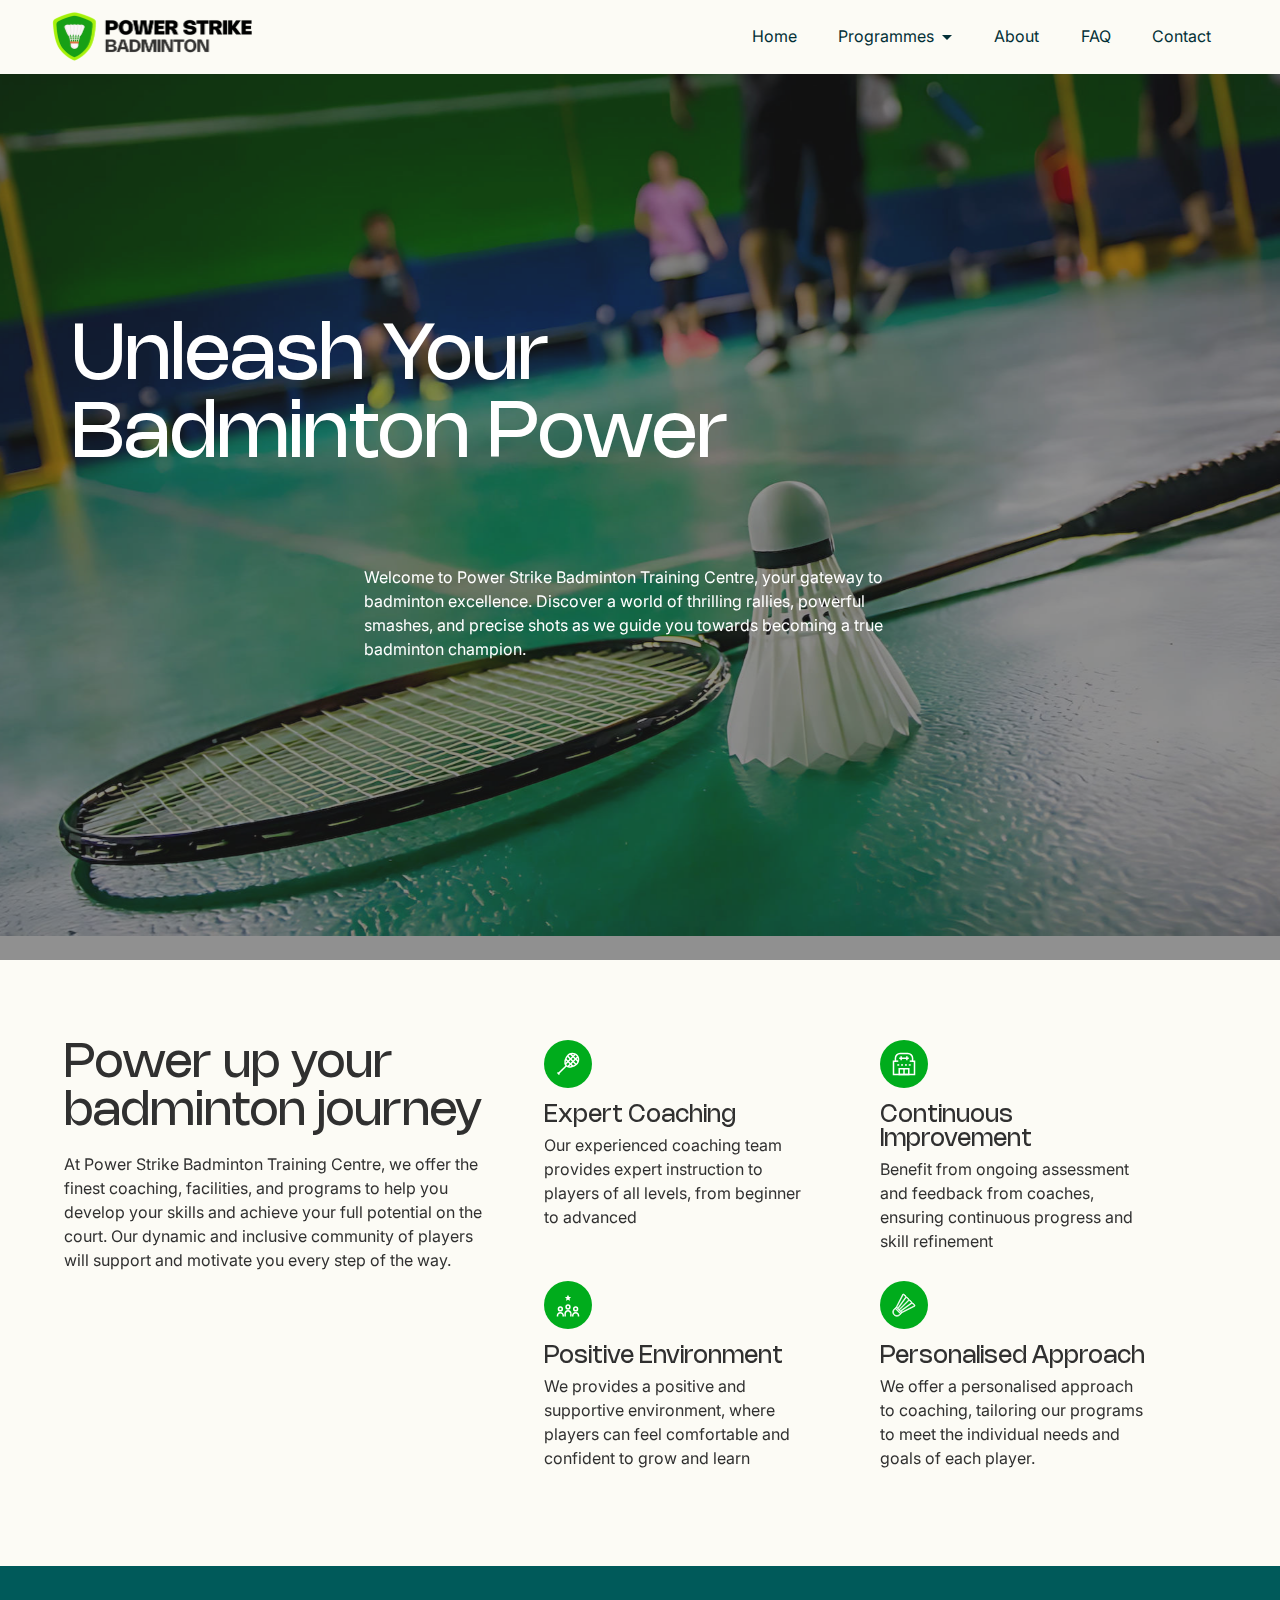
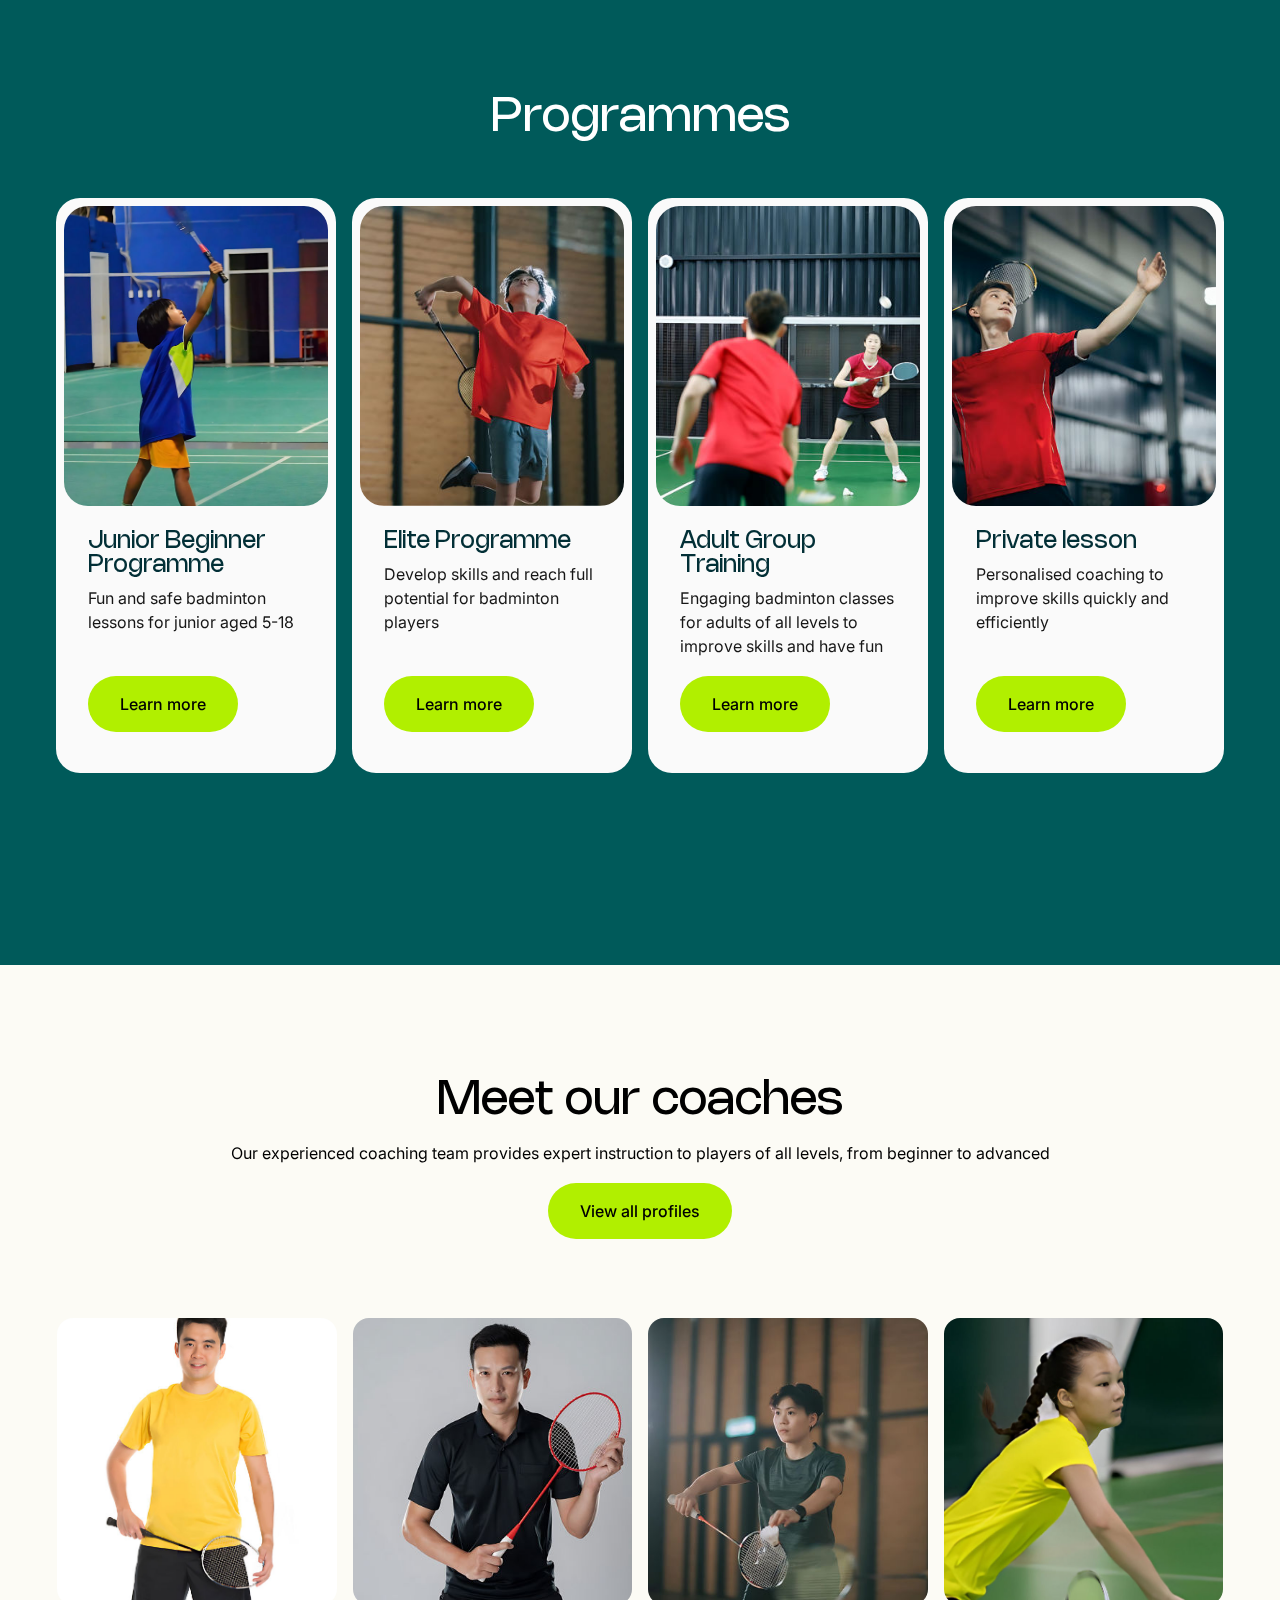
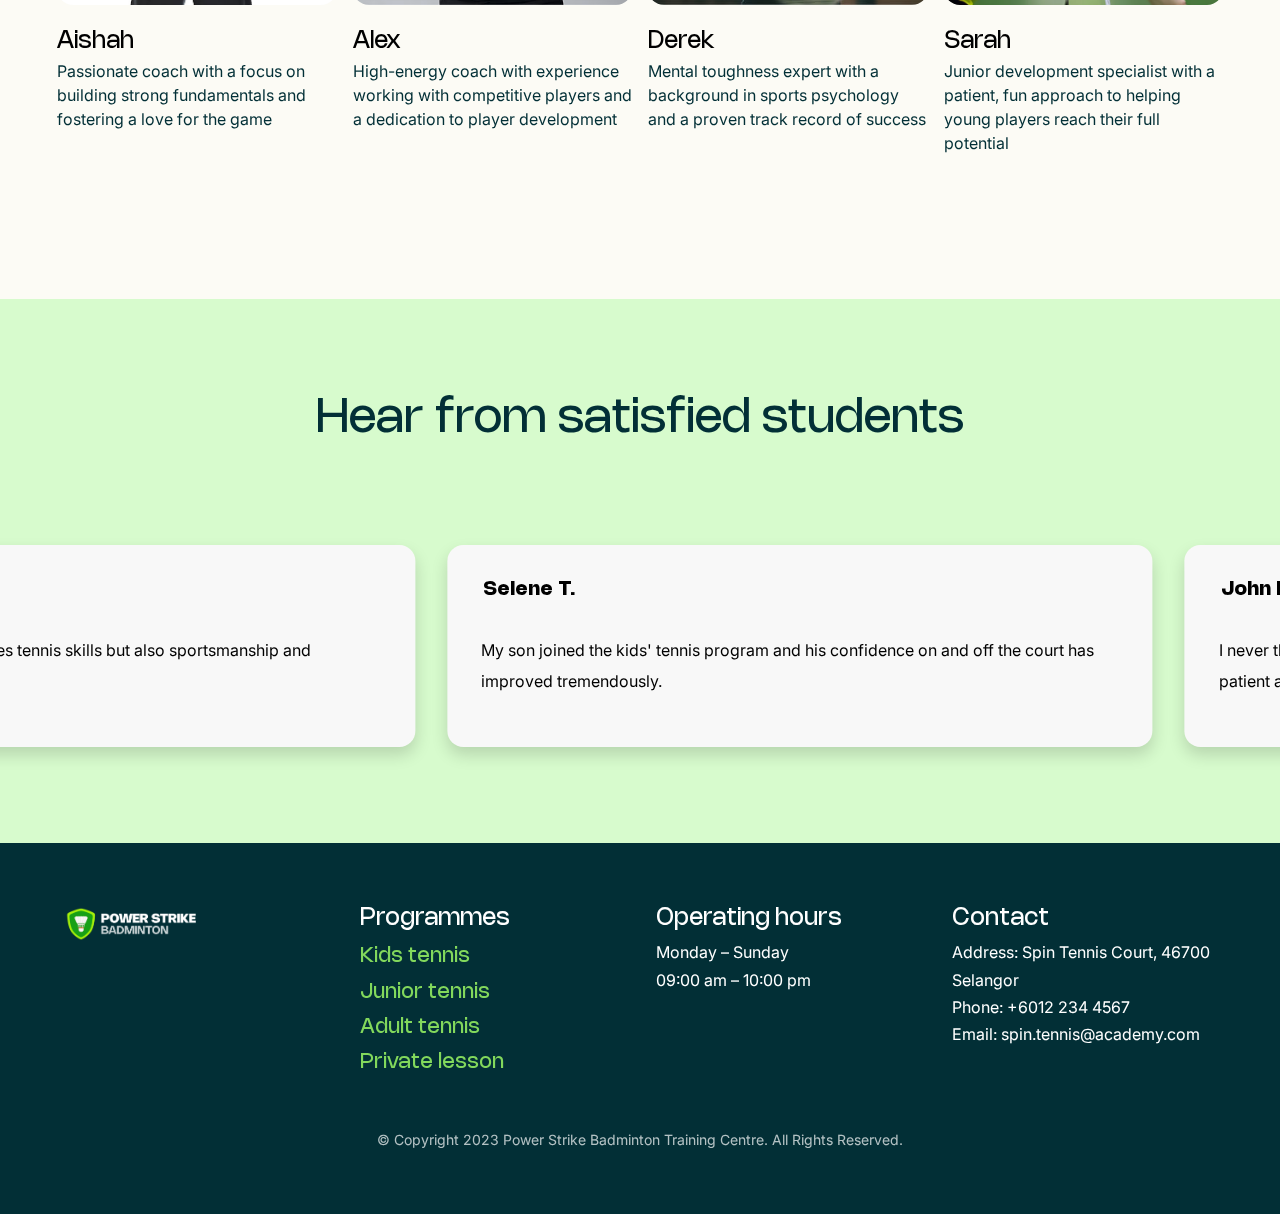
==== index.html @ 2e209206 "create github pages" ====
<!DOCTYPE html>
<html  >
<head>
  
  <meta charset="UTF-8">
  <meta http-equiv="X-UA-Compatible" content="IE=edge">
  
  <meta name="twitter:card" content="summary_large_image"/>
  <meta name="twitter:image:src" content="assets/images/index-meta.jpg">
  <meta property="og:image" content="assets/images/index-meta.jpg">
  <meta name="twitter:title" content="Power Strike Badminton Training Centre">
  <meta name="viewport" content="width=device-width, initial-scale=1, minimum-scale=1">
  <link rel="shortcut icon" href="assets/images/psb-icon-128x128.png" type="image/x-icon">
  <meta name="description" content="Step into the energetic world of Power Strike Badminton Training Centre, where our team of friendly coaches and welcoming atmosphere make every session a joyful journey towards badminton mastery.">
  
  
  <title>Power Strike Badminton Training Centre</title>
  <link rel="stylesheet" href="assets/web/assets/mobirise-icons2/mobirise2.css">
  <link rel="stylesheet" href="assets/bootstrap/css/bootstrap.min.css">
  <link rel="stylesheet" href="assets/bootstrap/css/bootstrap-grid.min.css">
  <link rel="stylesheet" href="assets/bootstrap/css/bootstrap-reboot.min.css">
  <link rel="stylesheet" href="assets/parallax/jarallax.css">
  <link rel="stylesheet" href="assets/smart-cart/minicart-theme.css">
  <link rel="stylesheet" href="assets/dropdown/css/style.css">
  <link rel="stylesheet" href="assets/socicon/css/styles.css">
  <link href="assets/fonts/style.css" rel="stylesheet">
  <link rel="preload" href="https://fonts.googleapis.com/css?family=Inter:100,200,300,400,500,600,700,800,900&display=swap" as="style" onload="this.onload=null;this.rel='stylesheet'">
  <noscript><link rel="stylesheet" href="https://fonts.googleapis.com/css?family=Inter:100,200,300,400,500,600,700,800,900&display=swap"></noscript>
  <link rel="preload" as="style" href="assets/mobirise/css/mbr-additional.css"><link rel="stylesheet" href="assets/mobirise/css/mbr-additional.css" type="text/css">

  
  
  <style>

</style>

</head>
<body>

<!-- Analytics -->
<!-- Google tag (gtag.js) -->
<script async src="https://www.googletagmanager.com/gtag/js?id=G-ED5LH9JKSZ"></script>
<script>
  window.dataLayer = window.dataLayer || [];
  function gtag(){dataLayer.push(arguments);}
  gtag('js', new Date());

  gtag('config', 'G-ED5LH9JKSZ');
</script>
<!-- /Analytics -->


  <style>
.display-4, .display-7, span, p, a {
    line-height: 150%;
}
.mbr-section-btn .btn {
    min-height: auto;
    padding: 16px 32px;
    font-weight: 500!important;
}
.copyright {
    font-size: 14px;
    opacity: 0.7;
}
.btn-primary,
.btn-primary:active {
  background: linear-gradient(to bottom, #b1ef00 0 33.33333333%, #b1ef00 33.33333333%, #00AC1C 66.66666667%, #00AC1C 66.66666667% 100%) !important;
  border: none !important;
  color: #000000 !important;
  background-position: top !important;
  background-size: 100% 300% !important;
}
.btn-primary:hover,
.btn-primary:focus,
.btn-primary.focus,
.btn-primary.active {
  color: #ffffff !important;
  background: linear-gradient(to bottom, #b1ef00 0 33.33333333%, #b1ef00 33.33333333%, #00AC1C 66.66666667%, #00AC1C 66.66666667% 100%) !important;
  border: none !important;
  background-position: bottom !important;
  background-size: 100% 300% !important;
}
.cid-tD6SphtdWM .dropdown-item:hover,
.cid-tD6SphtdWM .dropdown-item:focus {
  background: #b1ef00 !important;
  color: #022f36 !important;
}
</style>
  <section data-bs-version="5.1" class="menu menu1 cid-tD6SphtdWM" once="menu" id="menu1-36">
    

    <nav class="navbar navbar-dropdown navbar-fixed-top navbar-expand-lg">
        <div class="container-fluid">
            <div class="navbar-brand">
                <span class="navbar-logo">
                    <a href="index.html">
                        <img src="assets/images/psb-logo-409x106.png" alt="Spin Tennis Academy" style="height: 3.3rem;">
                    </a>
                </span>
                
            </div>
            <button class="navbar-toggler" type="button" data-toggle="collapse" data-bs-toggle="collapse" data-target="#navbarSupportedContent" data-bs-target="#navbarSupportedContent" aria-controls="navbarNavAltMarkup" aria-expanded="false" aria-label="Toggle navigation">
                <div class="hamburger">
                    <span></span>
                    <span></span>
                    <span></span>
                    <span></span>
                </div>
            </button>
            <div class="collapse navbar-collapse" id="navbarSupportedContent">
                <ul class="navbar-nav nav-dropdown nav-right" data-app-modern-menu="true"><li class="nav-item"><a class="nav-link link text-success display-7" href="index.html">Home</a></li><li class="nav-item dropdown"><a class="nav-link link dropdown-toggle text-success display-7" href="#" data-toggle="dropdown-submenu" data-bs-toggle="dropdown" data-bs-auto-close="outside" aria-expanded="false">Programmes</a><div class="dropdown-menu" aria-labelledby="dropdown-338"><a class="dropdown-item text-success display-7" href="kids-tennis.html">Kids tennis</a><a class="dropdown-item text-success text-primary display-7" href="junior-tennis.html">Junior tennis</a><a class="dropdown-item text-success display-7" href="adult-tennis.html">Adult tennis</a><a class="dropdown-item text-success display-7" href="private-session.html">Private lesson</a></div></li><li class="nav-item"><a class="nav-link link text-success display-7" href="about.html">About</a></li>
                    
                    <li class="nav-item"><a class="nav-link link text-success text-primary display-7" href="faq.html">FAQ</a></li>
                    <li class="nav-item"><a class="nav-link link text-success display-7" href="contact.html">Contact</a></li></ul>
                
                
            </div>
        </div>
    </nav>
</section>

<section data-bs-version="5.1" class="header1 cinemam5 cid-tGdpTSrIOb mbr-fullscreen mbr-parallax-background" id="header1-3c">

    

    
    <div class="mbr-overlay" style="opacity: 0.5; background-color: rgb(34, 34, 34);">
    </div>

    <div class="container-fluid">
        <div class="row flex-row-reverse">
            <div class="col-12 ">
                <div class="title-wrapper">
                    <h1 class="mbr-section-title mbr-fonts-style display-1">Unleash Your<br>Badminton Power<br></h1>
                </div>
            </div>
            <div class="col-12 col-lg-6">
                <div class="text-wrapper">
                    <p class="mbr-text mbr-fonts-style display-7">Welcome to Power Strike Badminton Training Centre, your gateway to badminton excellence. Discover a world of thrilling rallies, powerful smashes, and precise shots as we guide you towards becoming a true badminton champion.</p>
                    
                </div>
            </div>
        </div>
    </div>
</section>

<section data-bs-version="5.1" class="features9 charitym5 cid-tCSSWkEALf" id="features">

    

    
    

    <div class="container">
        <div class="row align-items-start m-0">
            <div class="col-12 col-lg-5 p-0">
                <div class="text-wrap">
                    <h3 class="mbr-section-title mbr-fonts-style mb-0 display-2">Power up your badminton journey</h3>
                    <p class="mbr-text mbr-fonts-style mb-0 display-7">
                        At Power Strike Badminton Training Centre, we offer the finest coaching, facilities, and programs to help you develop your skills and achieve your full potential on the court. Our dynamic and inclusive community of players will support and motivate you every step of the way.
                    </p>
                </div>
            </div>
            <div class="col-12 col-lg-7 p-0">
                <div class="text-items-wrap">
                    <div class="text-item">
                        <div class="item-icon">
                            <img src="assets/images/icon05-1.svg" alt="">
                        </div>
                        <h5 class="item-title mbr-fonts-style mb-0 display-5">
                            Expert Coaching</h5>
                        <p class="item-text mbr-fonts-style mb-0 display-7">
                            Our experienced coaching team provides expert instruction to players of all levels, from beginner to advanced</p>
                    </div>
                    <div class="text-item">
                        <div class="item-icon">
                            <img src="assets/images/icon06.svg" alt="">
                        </div>
                        <h5 class="item-title mbr-fonts-style mb-0 display-5">Continuous Improvement</h5>
                        <p class="item-text mbr-fonts-style mb-0 display-7">
                            Benefit from ongoing assessment and feedback from coaches, ensuring continuous progress and skill refinement</p>
                    </div>
                    <div class="text-item">
                        <div class="item-icon">
                            <img src="assets/images/icon07.svg" alt="">
                        </div>
                        <h5 class="item-title mbr-fonts-style mb-0 display-5">Positive Environment</h5>
                        <p class="item-text mbr-fonts-style mb-0 display-7">
                            We provides a positive and supportive environment, where players can feel comfortable and confident to grow and learn</p>
                    </div>
                    <div class="text-item">
                        <div class="item-icon">
                            <img src="assets/images/icon08.svg" alt="">
                        </div>
                        <h5 class="item-title mbr-fonts-style mb-0 display-5">Personalised Approach</h5>
                        <p class="item-text mbr-fonts-style mb-0 display-7">We offer a personalised approach to coaching, tailoring our programs to meet the individual needs and goals of each player.</p>
                    </div>
                </div>
            </div>

        </div>
    </div>
</section>

<section data-bs-version="5.1" class="features5 cid-tCUqMQwW0L" id="programmes">
    
    
    <div class="container">
        <div class="mbr-section-head mb-4 pb-4">
            <h4 class="mbr-section-title mbr-fonts-style align-center mb-0 display-2">
                Programmes</h4>
            
        </div>
        <div class="row mt-4">
            
            <div class="item features-image сol-12 col-md-6 col-lg-3 active">
                <div class="item-wrapper">
                    <div class="item-img">
                        <img src="assets/images/getpaidstock-2-550x833.jpg" alt=" " data-slide-to="4" data-bs-slide-to="4">
                    </div>
                    <div class="item-content align-left">
                        <h5 class="item-title mbr-fonts-style display-5">Junior Beginner Programme</h5>
                        <h6 class="item-subtitle mbr-fonts-style mt-1 display-7">Fun and safe badminton lessons for junior aged 5-18</h6>
                        
                    </div>
                    <div class="mbr-section-btn align-left item-footer mt-2"><a href="kids-tennis.html" class="btn btn-lg btn-primary item-btn display-7" target="_blank">Learn more</a></div>
                </div>
            </div><div class="item features-image сol-12 col-md-6 col-lg-3">
                <div class="item-wrapper">
                    <div class="item-img">
                        <img src="assets/images/getpaidstock-8-550x367.jpg" alt="" data-slide-to="0" data-bs-slide-to="0">
                    </div>
                    <div class="item-content align-left">
                        <h5 class="item-title mbr-fonts-style display-5">Elite Programme</h5>
                        <h6 class="item-subtitle mbr-fonts-style mt-1 display-7">Develop skills and reach full potential for badminton players</h6>
                        
                    </div>
                    <div class="mbr-section-btn align-left item-footer mt-2"><a href="Junior Tennis.html" class="btn btn-lg btn-primary item-btn display-7" target="_blank">Learn more</a></div>
                </div>
            </div>
            <div class="item features-image сol-12 col-md-6 col-lg-3">
                <div class="item-wrapper">
                    <div class="item-img">
                        <img src="assets/images/getpaidstock-1-550x367.jpg" alt="" data-slide-to="1" data-bs-slide-to="1">
                    </div>
                    <div class="item-content align-left">
                        <h5 class="item-title mbr-fonts-style display-5">Adult Group Training</h5>
                        <h6 class="item-subtitle mbr-fonts-style mt-1 display-7">Engaging badminton classes for adults of all levels to improve skills and have fun</h6>
                        
                    </div>
                    <div class="mbr-section-btn align-left item-footer mt-2"><a href="adult-tennis.html" class="btn btn-lg item-btn btn-primary display-7" target="_blank">Learn more</a></div>
                </div>
            </div>
            <div class="item features-image сol-12 col-md-6 col-lg-3">
                <div class="item-wrapper">
                    <div class="item-img">
                        <img src="assets/images/getpaidstock-7-550x367.jpg" alt="" data-slide-to="2" data-bs-slide-to="2">
                    </div>
                    <div class="item-content align-left">
                        <h5 class="item-title mbr-fonts-style display-5">Private lesson</h5>
                        <h6 class="item-subtitle mbr-fonts-style mt-1 display-7">Personalised coaching to improve skills quickly and efficiently</h6>
                        
                    </div>
                    <div class="mbr-section-btn align-left item-footer mt-2"><a href="private-session.html" class="btn btn-lg btn-primary item-btn display-7" target="_blank">Learn more</a></div>
                </div>
            </div>
        </div>
    </div>
</section>

<section data-bs-version="5.1" class="people3 factm5 cid-tBThSDIGLY" id="coaches">
    
    
    <div class="container">
        <div class="mbr-section-head">
            <h4 class="mbr-section-title mbr-fonts-style align-center mb-0 display-2">Meet our coaches</h4>
            <h5 class="mbr-section-subtitle mbr-fonts-style align-center mb-0 display-7">Our experienced coaching team provides expert instruction to players of all levels, from beginner to advanced</h5>
        <div class="d-flex justify-content-center"><div class="mbr-section-btn align-left item-footer mt-2"><a href="about.html#apeople1-1i" class="btn btn-lg btn-primary item-btn display-7" target="_blank">View all profiles</a></div></div>
        </div>
        
        <div class="row items-row align-items-stretch justify-content-center">
            <div class="item features-image col-12 col-md-6 col-lg-3 active">
                <div class="item-wrapper">
                    <div class="item-img">
                        <img src="assets/images/stock-photo-asian-badminton-chinese-player-in-white-background-203976958-upscayl-4x-realesrgan-general-x4-v3-597x836.jpg" alt="" data-slide-to="0" data-bs-slide-to="0">
                    </div>
                    <div class="item-content">
                        <h5 class="item-title mbr-fonts-style display-5">
                            Aishah</h5>
                        <p class="mbr-text mbr-fonts-style mb-0 display-7">
                            Passionate coach with a focus on building strong fundamentals and fostering a love for the game
                        </p>
                        
                        
                    </div>
                </div>
            </div><div class="item features-image col-12 col-md-6 col-lg-3">
                <div class="item-wrapper">
                    <div class="item-img">
                        <img src="assets/images/20230604081020-fpdl-597x398.jpg" alt="" data-slide-to="1" data-bs-slide-to="1">
                    </div>
                    <div class="item-content">
                        <h5 class="item-title mbr-fonts-style display-5">
                            Alex</h5>
                        <p class="mbr-text mbr-fonts-style mb-0 display-7">
                            High-energy coach with experience working with competitive players and a dedication to player development</p>
                        
                        
                    </div>
                </div>
            </div>

            
            <div class="item features-image col-12 col-md-6 col-lg-3">
                <div class="item-wrapper">
                    <div class="item-img">
                        <img src="assets/images/getpaidstock-6-597x398.jpg" alt="">
                    </div>
                    <div class="item-content">
                        <h5 class="item-title mbr-fonts-style display-5">
                            Derek</h5>
                        <p class="mbr-text mbr-fonts-style mb-0 display-7">
                            Mental toughness expert with a background in sports psychology and a proven track record of success
                        </p>
                        
                        
                    </div>
                </div>
            </div><div class="item features-image col-12 col-md-6 col-lg-3">
                <div class="item-wrapper">
                    <div class="item-img">
                        <img src="assets/images/badminton-woman1-597x836.jpg" alt="" data-slide-to="3" data-bs-slide-to="4">
                    </div>
                    <div class="item-content">
                        <h5 class="item-title mbr-fonts-style display-5">
                            Sarah</h5>
                        <p class="mbr-text mbr-fonts-style mb-0 display-7">
                            Junior development specialist with a patient, fun approach to helping young players reach their full potential
                        </p>
                        
                        
                    </div>
                </div>
            </div>
            


        </div>
    </div>
</section>

<section data-bs-version="5.1" class="slider1 mbr-embla cid-tCUQwdz58q" id="slider1-17">
    

    

    <div class="container">
        <h4 class="mbr-section-title mbr-fonts-style display-2">Hear from satisfied students
        </h4>
        <div class="embla" data-skip-snaps="true" data-align="center" data-contain-scroll="trimSnaps" data-loop="true" data-auto-play="true" data-auto-play-interval="5" data-draggable="true">
            <div class="embla__viewport container">
                <div class="embla__container">
                    
                
                    
                    <div class="embla__slide slider-image " style="margin-left: 1rem; margin-right: 1rem;">
                        <div class="slide-content">
                            <div class="shadow item-wrapper">
                                <div class="row">
                                    <div class="col-12 col-md-12">
                                        <h5 class="card-title mbr-fonts-style display-5"><strong>Selene T.</strong></h5>
                                        <h5 class="card-text mbr-fonts-style display-7">My son joined the kids' tennis program and his confidence on and off the court has improved tremendously.</h5>
                                    </div>

                                </div>
                            </div>
                        </div>
                    </div><div class="embla__slide slider-image " style="margin-left: 1rem; margin-right: 1rem;">
                        <div class="slide-content">
                            <div class="shadow item-wrapper">
                                <div class="row">
                                    <div class="col-12 col-md-12">
                                        <h5 class="card-title mbr-fonts-style display-5"><strong>John M.</strong></h5>
                                        <h5 class="card-text mbr-fonts-style display-7">I never thought I could play tennis until I joined the adult program. The coaches are patient and encouraging.</h5>
                                    </div>

                                </div>
                            </div>
                        </div>
                    </div><div class="embla__slide slider-image " style="margin-left: 1rem; margin-right: 1rem;">
                        <div class="slide-content">
                            <div class="shadow item-wrapper">
                                <div class="row">
                                    <div class="col-12 col-md-12">
                                        <h5 class="card-title mbr-fonts-style display-5"><strong>Fatima S.</strong></h5>
                                        <h5 class="card-text mbr-fonts-style display-7">The junior program not only teaches tennis skills but also sportsmanship and teamwork. Highly recommended!</h5>
                                    </div>

                                </div>
                            </div>
                        </div>
                    </div></div>
            </div>
            <div class="control-buttons">
                <button class="embla__button embla__button--prev">
                    <span class="mobi-mbri mobi-mbri-arrow-prev mbr-iconfont" aria-hidden="true"></span>
                    <span class="sr-only visually-hidden visually-hidden">Previous</span>
                </button>
                <button class="embla__button embla__button--next">
                    <span class="mobi-mbri mobi-mbri-arrow-next mbr-iconfont" aria-hidden="true"></span>
                    <span class="sr-only visually-hidden visually-hidden">Next</span>
                </button>
            </div>
                

        </div>
    </div>
</section>

<section data-bs-version="5.1" class="footer4 cid-tCYFdOgVeR" once="footers" id="footer4-32">
    
    

    
    <div class="container">
        <div class="row mbr-white">
            <div class="col-6 col-lg-3 mb-3">
                <div class="media-wrap col-12">
                    <a href="index.html">
                        <img src="assets/images/psb-logo-white-307x79.png" alt="">
                    </a>
                </div>
            </div>
            <div class="col-12 col-md-6 col-lg-3">
                <h5 class="mbr-section-subtitle mbr-fonts-style mb-2 display-5">
                    Programmes</h5>
                <ul class="list mbr-fonts-style display-4">
                    <li class="mbr-text item-wrap"><a href="kids-tennis.html" class="text-danger">Kids tennis</a></li>
                    <li class="mbr-text item-wrap"><a href="Junior Tennis.html" class="text-danger">Junior tennis</a></li><a href="Junior Tennis.html" class="text-primary">
                    </a><li class="mbr-text item-wrap"><a href="adult-tennis.html" class="text-danger">Adult tennis</a></li>
                    <li class="mbr-text item-wrap"><a href="private-session.html" class="text-danger">Private lesson</a></li>
                </ul>
            </div>
            <div class="col-12 col-md-6 col-lg-3">
                <h5 class="mbr-section-subtitle mbr-fonts-style mb-2 display-5">
                    Operating hours</h5>
                <ul class="list mbr-fonts-style display-7">
                    <li class="mbr-text item-wrap">Monday – Sunday</li><li class="mbr-text item-wrap">09:00 am – 10:00 pm</li>
                </ul>
            </div>
            <div class="col-12 col-md-6 col-lg-3">
                <h5 class="mbr-section-subtitle mbr-fonts-style mb-2 display-5">
                    Contact</h5>
                <ul class="list mbr-fonts-style display-7">
                    <li class="mbr-text item-wrap">Address: Spin Tennis Court, 46700 Selangor</li>
                    <li class="mbr-text item-wrap">Phone: +6012 234 4567</li>
                    <li class="mbr-text item-wrap"><span style="font-size: 1rem;">Email: spin.tennis@academy.com</span><br></li>
                </ul>
            </div>
            <div class="col-12 mt-5">
                <p class="mbr-text mb-0 mbr-fonts-style copyright align-center display-7">
                    © Copyright 2023 Power Strike Badminton Training Centre. All Rights Reserved.</p>
            </div>
        </div>
    </div>
</section>


<script src="assets/bootstrap/js/bootstrap.bundle.min.js"></script>
  <script src="assets/parallax/jarallax.js"></script>
  <script src="assets/smoothscroll/smooth-scroll.js"></script>
  <script src="assets/ytplayer/index.js"></script>
  <script src="assets/smart-cart/minicart.js"></script>
  <script src="assets/smart-cart/minicart-customizer.js"></script>
  <script src="assets/dropdown/js/navbar-dropdown.js"></script>
  <script src="assets/embla/embla.min.js"></script>
  <script src="assets/embla/script.js"></script>
  <script src="assets/theme/js/script.js"></script>
  
  
  

</body>
</html>
---- assets/web/assets/mobirise-icons2/mobirise2.css ----
@font-face {
  font-family: 'Moririse2';
  font-display: swap;
  src:  url('mobirise2.eot?f2bix4');
  src:  url('mobirise2.eot?f2bix4#iefix') format('embedded-opentype'),
    url('mobirise2.ttf?f2bix4') format('truetype'),
    url('mobirise2.woff?f2bix4') format('woff'),
    url('mobirise2.svg?f2bix4#mobirise2') format('svg');
  font-weight: normal;
  font-style: normal;
}

[class^="mobi-"], [class*=" mobi-"] {
  /* use !important to prevent issues with browser extensions that change fonts */
  font-family: 'Moririse2' !important;
  speak: none;
  font-style: normal;
  font-weight: normal;
  font-variant: normal;
  text-transform: none;
  line-height: 1;

  /* Better Font Rendering =========== */
  -webkit-font-smoothing: antialiased;
  -moz-osx-font-smoothing: grayscale;
}

.mobi-mbri-add-submenu:before {
  content: "\e900";
}
.mobi-mbri-alert:before {
  content: "\e901";
}
.mobi-mbri-align-center:before {
  content: "\e902";
}
.mobi-mbri-align-justify:before {
  content: "\e903";
}
.mobi-mbri-align-left:before {
  content: "\e904";
}
.mobi-mbri-align-right:before {
  content: "\e905";
}
.mobi-mbri-android:before {
  content: "\e906";
}
.mobi-mbri-apple:before {
  content: "\e907";
}
.mobi-mbri-arrow-down:before {
  content: "\e908";
}
.mobi-mbri-arrow-next:before {
  content: "\e909";
}
.mobi-mbri-arrow-prev:before {
  content: "\e90a";
}
.mobi-mbri-arrow-up:before {
  content: "\e90b";
}
.mobi-mbri-bold:before {
  content: "\e90c";
}
.mobi-mbri-bookmark:before {
  content: "\e90d";
}
.mobi-mbri-bootstrap:before {
  content: "\e90e";
}
.mobi-mbri-briefcase:before {
  content: "\e90f";
}
.mobi-mbri-browse:before {
  content: "\e910";
}
.mobi-mbri-bulleted-list:before {
  content: "\e911";
}
.mobi-mbri-calendar:before {
  content: "\e912";
}
.mobi-mbri-camera:before {
  content: "\e913";
}
.mobi-mbri-cart-add:before {
  content: "\e914";
}
.mobi-mbri-cart-full:before {
  content: "\e915";
}
.mobi-mbri-cash:before {
  content: "\e916";
}
.mobi-mbri-change-style:before {
  content: "\e917";
}
.mobi-mbri-chat:before {
  content: "\e918";
}
.mobi-mbri-clock:before {
  content: "\e919";
}
.mobi-mbri-close:before {
  content: "\e91a";
}
.mobi-mbri-cloud:before {
  content: "\e91b";
}
.mobi-mbri-code:before {
  content: "\e91c";
}
.mobi-mbri-contact-form:before {
  content: "\e91d";
}
.mobi-mbri-credit-card:before {
  content: "\e91e";
}
.mobi-mbri-cursor-click:before {
  content: "\e91f";
}
.mobi-mbri-cust-feedback:before {
  content: "\e920";
}
.mobi-mbri-database:before {
  content: "\e921";
}
.mobi-mbri-delivery:before {
  content: "\e922";
}
.mobi-mbri-desktop:before {
  content: "\e923";
}
.mobi-mbri-devices:before {
  content: "\e924";
}
.mobi-mbri-down:before {
  content: "\e925";
}
.mobi-mbri-download-2:before {
  content: "\e926";
}
.mobi-mbri-download:before {
  content: "\e927";
}
.mobi-mbri-drag-n-drop-2:before {
  content: "\e928";
}
.mobi-mbri-drag-n-drop:before {
  content: "\e929";
}
.mobi-mbri-edit-2:before {
  content: "\e92a";
}
.mobi-mbri-edit:before {
  content: "\e92b";
}
.mobi-mbri-error:before {
  content: "\e92c";
}
.mobi-mbri-extension:before {
  content: "\e92d";
}
.mobi-mbri-features:before {
  content: "\e92e";
}
.mobi-mbri-file:before {
  content: "\e92f";
}
.mobi-mbri-flag:before {
  content: "\e930";
}
.mobi-mbri-folder:before {
  content: "\e931";
}
.mobi-mbri-gift:before {
  content: "\e932";
}
.mobi-mbri-github:before {
  content: "\e933";
}
.mobi-mbri-globe-2:before {
  content: "\e934";
}
.mobi-mbri-globe:before {
  content: "\e935";
}
.mobi-mbri-growing-chart:before {
  content: "\e936";
}
.mobi-mbri-hearth:before {
  content: "\e937";
}
.mobi-mbri-help:before {
  content: "\e938";
}
.mobi-mbri-home:before {
  content: "\e939";
}
.mobi-mbri-hot-cup:before {
  content: "\e93a";
}
.mobi-mbri-idea:before {
  content: "\e93b";
}
.mobi-mbri-image-gallery:before {
  content: "\e93c";
}
.mobi-mbri-image-slider:before {
  content: "\e93d";
}
.mobi-mbri-info:before {
  content: "\e93e";
}
.mobi-mbri-italic:before {
  content: "\e93f";
}
.mobi-mbri-key:before {
  content: "\e940";
}
.mobi-mbri-laptop:before {
  content: "\e941";
}
.mobi-mbri-layers:before {
  content: "\e942";
}
.mobi-mbri-left-right:before {
  content: "\e943";
}
.mobi-mbri-left:before {
  content: "\e944";
}
.mobi-mbri-letter:before {
  content: "\e945";
}
.mobi-mbri-like:before {
  content: "\e946";
}
.mobi-mbri-link:before {
  content: "\e947";
}
.mobi-mbri-lock:before {
  content: "\e948";
}
.mobi-mbri-login:before {
  content: "\e949";
}
.mobi-mbri-logout:before {
  content: "\e94a";
}
.mobi-mbri-magic-stick:before {
  content: "\e94b";
}
.mobi-mbri-map-pin:before {
  content: "\e94c";
}
.mobi-mbri-menu:before {
  content: "\e94d";
}
.mobi-mbri-mobile-2:before {
  content: "\e94e";
}
.mobi-mbri-mobile-horizontal:before {
  content: "\e94f";
}
.mobi-mbri-mobile:before {
  content: "\e950";
}
.mobi-mbri-mobirise:before {
  content: "\e951";
}
.mobi-mbri-more-horizontal:before {
  content: "\e952";
}
.mobi-mbri-more-vertical:before {
  content: "\e953";
}
.mobi-mbri-music:before {
  content: "\e954";
}
.mobi-mbri-new-file:before {
  content: "\e955";
}
.mobi-mbri-numbered-list:before {
  content: "\e956";
}
.mobi-mbri-opened-folder:before {
  content: "\e957";
}
.mobi-mbri-pages:before {
  content: "\e958";
}
.mobi-mbri-paper-plane:before {
  content: "\e959";
}
.mobi-mbri-paperclip:before {
  content: "\e95a";
}
.mobi-mbri-phone:before {
  content: "\e95b";
}
.mobi-mbri-photo:before {
  content: "\e95c";
}
.mobi-mbri-photos:before {
  content: "\e95d";
}
.mobi-mbri-pin:before {
  content: "\e95e";
}
.mobi-mbri-play:before {
  content: "\e95f";
}
.mobi-mbri-plus:before {
  content: "\e960";
}
.mobi-mbri-preview:before {
  content: "\e961";
}
.mobi-mbri-print:before {
  content: "\e962";
}
.mobi-mbri-protect:before {
  content: "\e963";
}
.mobi-mbri-question:before {
  content: "\e964";
}
.mobi-mbri-quote-left:before {
  content: "\e965";
}
.mobi-mbri-quote-right:before {
  content: "\e966";
}
.mobi-mbri-redo:before {
  content: "\e967";
}
.mobi-mbri-refresh:before {
  content: "\e968";
}
.mobi-mbri-responsive-2:before {
  content: "\e969";
}
.mobi-mbri-responsive:before {
  content: "\e96a";
}
.mobi-mbri-right:before {
  content: "\e96b";
}
.mobi-mbri-rocket:before {
  content: "\e96c";
}
.mobi-mbri-sad-face:before {
  content: "\e96d";
}
.mobi-mbri-sale:before {
  content: "\e96e";
}
.mobi-mbri-save:before {
  content: "\e96f";
}
.mobi-mbri-search:before {
  content: "\e970";
}
.mobi-mbri-setting-2:before {
  content: "\e971";
}
.mobi-mbri-setting-3:before {
  content: "\e972";
}
.mobi-mbri-setting:before {
  content: "\e973";
}
.mobi-mbri-share:before {
  content: "\e974";
}
.mobi-mbri-shopping-bag:before {
  content: "\e975";
}
.mobi-mbri-shopping-basket:before {
  content: "\e976";
}
.mobi-mbri-shopping-cart:before {
  content: "\e977";
}
.mobi-mbri-sites:before {
  content: "\e978";
}
.mobi-mbri-smile-face:before {
  content: "\e979";
}
.mobi-mbri-speed:before {
  content: "\e97a";
}
.mobi-mbri-star:before {
  content: "\e97b";
}
.mobi-mbri-success:before {
  content: "\e97c";
}
.mobi-mbri-sun:before {
  content: "\e97d";
}
.mobi-mbri-sun2:before {
  content: "\e97e";
}
.mobi-mbri-tablet-vertical:before {
  content: "\e97f";
}
.mobi-mbri-tablet:before {
  content: "\e980";
}
.mobi-mbri-target:before {
  content: "\e981";
}
.mobi-mbri-timer:before {
  content: "\e982";
}
.mobi-mbri-to-ftp:before {
  content: "\e983";
}
.mobi-mbri-to-local-drive:before {
  content: "\e984";
}
.mobi-mbri-touch-swipe:before {
  content: "\e985";
}
.mobi-mbri-touch:before {
  content: "\e986";
}
.mobi-mbri-trash:before {
  content: "\e987";
}
.mobi-mbri-underline:before {
  content: "\e988";
}
.mobi-mbri-undo:before {
  content: "\e989";
}
.mobi-mbri-unlink:before {
  content: "\e98a";
}
.mobi-mbri-unlock:before {
  content: "\e98b";
}
.mobi-mbri-up-down:before {
  content: "\e98c";
}
.mobi-mbri-up:before {
  content: "\e98d";
}
.mobi-mbri-update:before {
  content: "\e98e";
}
.mobi-mbri-upload-2:before {
  content: "\e98f";
}
.mobi-mbri-upload:before {
  content: "\e990";
}
.mobi-mbri-user-2:before {
  content: "\e991";
}
.mobi-mbri-user:before {
  content: "\e992";
}
.mobi-mbri-users:before {
  content: "\e993";
}
.mobi-mbri-video-play:before {
  content: "\e994";
}
.mobi-mbri-video:before {
  content: "\e995";
}
.mobi-mbri-watch:before {
  content: "\e996";
}
.mobi-mbri-website-theme-2:before {
  content: "\e997";
}
.mobi-mbri-website-theme:before {
  content: "\e998";
}
.mobi-mbri-wifi:before {
  content: "\e999";
}
.mobi-mbri-windows:before {
  content: "\e99a";
}
.mobi-mbri-zoom-in:before {
  content: "\e99b";
}
.mobi-mbri-zoom-out:before {
  content: "\e99c";
}
---- assets/parallax/jarallax.css ----
.jarallax {
    position: relative;
    z-index: 0;
}
.jarallax > .jarallax-img {
    position: absolute;
    object-fit: cover;
    /* support for plugin https://github.com/bfred-it/object-fit-images */
    font-family: 'object-fit: cover;';
    top: 0;
    left: 0;
    width: 100%;
    height: 100%;
    z-index: -1;
}
---- assets/dropdown/css/style.css ----
.navbar-dropdown {
  left: 0;
  padding: 0;
  position: absolute;
  right: 0;
  top: 0;
  transition: all 0.45s ease;
  z-index: 1030;
  background: #282828; }
  .navbar-dropdown .navbar-logo {
    margin-right: 0.8rem;
    transition: margin 0.3s ease-in-out;
    vertical-align: middle; }
    .navbar-dropdown .navbar-logo img {
      height: 3.125rem;
      transition: all 0.3s ease-in-out; }
    .navbar-dropdown .navbar-logo.mbr-iconfont {
      font-size: 3.125rem;
      line-height: 3.125rem; }
  .navbar-dropdown .navbar-caption {
    font-weight: 700;
    white-space: normal;
    vertical-align: -4px;
    line-height: 3.125rem !important; }
    .navbar-dropdown .navbar-caption, .navbar-dropdown .navbar-caption:hover {
      color: inherit;
      text-decoration: none; }
  .navbar-dropdown .mbr-iconfont + .navbar-caption {
    vertical-align: -1px; }
  .navbar-dropdown.navbar-fixed-top {
    position: fixed; }
  .navbar-dropdown .navbar-brand span {
    vertical-align: -4px; }
  .navbar-dropdown.bg-color.transparent {
    background: none; }
  .navbar-dropdown.navbar-short .navbar-brand {
    padding: 0.625rem 0; }
    .navbar-dropdown.navbar-short .navbar-brand span {
      vertical-align: -1px; }
  .navbar-dropdown.navbar-short .navbar-caption {
    line-height: 2.375rem !important;
    vertical-align: -2px; }
  .navbar-dropdown.navbar-short .navbar-logo {
    margin-right: 0.5rem; }
    .navbar-dropdown.navbar-short .navbar-logo img {
      height: 2.375rem; }
    .navbar-dropdown.navbar-short .navbar-logo.mbr-iconfont {
      font-size: 2.375rem;
      line-height: 2.375rem; }
  .navbar-dropdown.navbar-short .mbr-table-cell {
    height: 3.625rem; }
  .navbar-dropdown .navbar-close {
    left: 0.6875rem;
    position: fixed;
    top: 0.75rem;
    z-index: 1000; }
  .navbar-dropdown .hamburger-icon {
    content: "";
    display: inline-block;
    vertical-align: middle;
    width: 16px;
    -webkit-box-shadow: 0 -6px 0 1px #282828,0 0 0 1px #282828,0 6px 0 1px #282828;
    -moz-box-shadow: 0 -6px 0 1px #282828,0 0 0 1px #282828,0 6px 0 1px #282828;
    box-shadow: 0 -6px 0 1px #282828,0 0 0 1px #282828,0 6px 0 1px #282828; }

.dropdown-menu .dropdown-toggle[data-toggle="dropdown-submenu"]::after {
  border-bottom: 0.35em solid transparent;
  border-left: 0.35em solid;
  border-right: 0;
  border-top: 0.35em solid transparent;
  margin-left: 0.3rem; }

.dropdown-menu .dropdown-item:focus {
  outline: 0; }

.nav-dropdown {
  font-size: 0.75rem;
  font-weight: 500;
  height: auto !important; }
  .nav-dropdown .nav-btn {
    padding-left: 1rem; }
  .nav-dropdown .link {
    margin: .667em 1.667em;
    font-weight: 500;
    padding: 0;
    transition: color .2s ease-in-out; }
    .nav-dropdown .link.dropdown-toggle {
      margin-right: 2.583em; }
      .nav-dropdown .link.dropdown-toggle::after {
        margin-left: .25rem;
        border-top: 0.35em solid;
        border-right: 0.35em solid transparent;
        border-left: 0.35em solid transparent;
        border-bottom: 0; }
      .nav-dropdown .link.dropdown-toggle[aria-expanded="true"] {
        margin: 0;
        padding: 0.667em 3.263em  0.667em 1.667em; }
  .nav-dropdown .link::after,
  .nav-dropdown .dropdown-item::after {
    color: inherit; }
  .nav-dropdown .btn {
    font-size: 0.75rem;
    font-weight: 700;
    letter-spacing: 0;
    margin-bottom: 0;
    padding-left: 1.25rem;
    padding-right: 1.25rem; }
  .nav-dropdown .dropdown-menu {
    border-radius: 0;
    border: 0;
    left: 0;
    margin: 0;
    padding-bottom: 1.25rem;
    padding-top: 1.25rem;
    position: relative; }
  .nav-dropdown .dropdown-submenu {
    margin-left: 0.125rem;
    top: 0; }
  .nav-dropdown .dropdown-item {
    font-weight: 500;
    line-height: 2;
    padding: 0.3846em 4.615em 0.3846em 1.5385em;
    position: relative;
    transition: color .2s ease-in-out, background-color .2s ease-in-out; }
    .nav-dropdown .dropdown-item::after {
      margin-top: -0.3077em;
      position: absolute;
      right: 1.1538em;
      top: 50%; }
    .nav-dropdown .dropdown-item:focus, .nav-dropdown .dropdown-item:hover {
      background: none; }

@media (max-width: 767px) {
  .nav-dropdown.navbar-toggleable-sm {
    bottom: 0;
    display: none;
    left: 0;
    overflow-x: hidden;
    position: fixed;
    top: 0;
    transform: translateX(-100%);
    -ms-transform: translateX(-100%);
    -webkit-transform: translateX(-100%);
    width: 18.75rem;
    z-index: 999; } }
.nav-dropdown.navbar-toggleable-xl {
  bottom: 0;
  display: none;
  left: 0;
  overflow-x: hidden;
  position: fixed;
  top: 0;
  transform: translateX(-100%);
  -ms-transform: translateX(-100%);
  -webkit-transform: translateX(-100%);
  width: 18.75rem;
  z-index: 999; }

.nav-dropdown-sm {
  display: block !important;
  overflow-x: hidden;
  overflow: auto;
  padding-top: 3.875rem; }
  .nav-dropdown-sm::after {
    content: "";
    display: block;
    height: 3rem;
    width: 100%; }
  .nav-dropdown-sm.collapse.in ~ .navbar-close {
    display: block !important; }
  .nav-dropdown-sm.collapsing, .nav-dropdown-sm.collapse.in {
    transform: translateX(0);
    -ms-transform: translateX(0);
    -webkit-transform: translateX(0);
    transition: all 0.25s ease-out;
    -webkit-transition: all 0.25s ease-out;
    background: #282828; }
  .nav-dropdown-sm.collapsing[aria-expanded="false"] {
    transform: translateX(-100%);
    -ms-transform: translateX(-100%);
    -webkit-transform: translateX(-100%); }
  .nav-dropdown-sm .nav-item {
    display: block;
    margin-left: 0 !important;
    padding-left: 0; }
  .nav-dropdown-sm .link,
  .nav-dropdown-sm .dropdown-item {
    border-top: 1px dotted rgba(255, 255, 255, 0.1);
    font-size: 0.8125rem;
    line-height: 1.6;
    margin: 0 !important;
    padding: 0.875rem 2.4rem 0.875rem 1.5625rem !important;
    position: relative;
    white-space: normal; }
    .nav-dropdown-sm .link:focus, .nav-dropdown-sm .link:hover,
    .nav-dropdown-sm .dropdown-item:focus,
    .nav-dropdown-sm .dropdown-item:hover {
      background: rgba(0, 0, 0, 0.2) !important;
      color: #c0a375; }
  .nav-dropdown-sm .nav-btn {
    position: relative;
    padding: 1.5625rem 1.5625rem 0 1.5625rem; }
    .nav-dropdown-sm .nav-btn::before {
      border-top: 1px dotted rgba(255, 255, 255, 0.1);
      content: "";
      left: 0;
      position: absolute;
      top: 0;
      width: 100%; }
    .nav-dropdown-sm .nav-btn + .nav-btn {
      padding-top: 0.625rem; }
      .nav-dropdown-sm .nav-btn + .nav-btn::before {
        display: none; }
  .nav-dropdown-sm .btn {
    padding: 0.625rem 0; }
  .nav-dropdown-sm .dropdown-toggle[data-toggle="dropdown-submenu"]::after {
    margin-left: .25rem;
    border-top: 0.35em solid;
    border-right: 0.35em solid transparent;
    border-left: 0.35em solid transparent;
    border-bottom: 0; }
  .nav-dropdown-sm .dropdown-toggle[data-toggle="dropdown-submenu"][aria-expanded="true"]::after {
    border-top: 0;
    border-right: 0.35em solid transparent;
    border-left: 0.35em solid transparent;
    border-bottom: 0.35em solid; }
  .nav-dropdown-sm .dropdown-menu {
    margin: 0;
    padding: 0;
    position: relative;
    top: 0;
    left: 0;
    width: 100%;
    border: 0;
    float: none;
    border-radius: 0;
    background: none; }
  .nav-dropdown-sm .dropdown-submenu {
    left: 100%;
    margin-left: 0.125rem;
    margin-top: -1.25rem;
    top: 0; }

.navbar-toggleable-sm .nav-dropdown .dropdown-menu {
  position: absolute; }

.navbar-toggleable-sm .nav-dropdown .dropdown-submenu {
  left: 100%;
  margin-left: 0.125rem;
  margin-top: -1.25rem;
  top: 0; }

.navbar-toggleable-sm.opened .nav-dropdown .dropdown-menu {
  position: relative; }

.navbar-toggleable-sm.opened .nav-dropdown .dropdown-submenu {
  left: 0;
  margin-left: 00rem;
  margin-top: 0rem;
  top: 0; }

.is-builder .nav-dropdown.collapsing {
  transition: none !important; }
---- assets/socicon/css/styles.css ----
@charset "UTF-8";

@font-face {
  font-family: 'Socicon';
  src:  url('../fonts/socicon.eot');
  src:  url('../fonts/socicon.eot?#iefix') format('embedded-opentype'),
    url('../fonts/socicon.woff2') format('woff2'),
    url('../fonts/socicon.ttf') format('truetype'),
    url('../fonts/socicon.woff') format('woff'),
    url('../fonts/socicon.svg#socicon') format('svg');
  font-weight: normal;
  font-style: normal;
  font-display: swap;
}

[data-icon]:before {
  font-family: "socicon" !important;
  content: attr(data-icon);
  font-style: normal !important;
  font-weight: normal !important;
  font-variant: normal !important;
  text-transform: none !important;
  speak: none;
  line-height: 1;
  -webkit-font-smoothing: antialiased;
  -moz-osx-font-smoothing: grayscale;
}

[class^="socicon-"], [class*=" socicon-"] {
  /* use !important to prevent issues with browser extensions that change fonts */
  font-family: 'Socicon' !important;
  speak: none;
  font-style: normal;
  font-weight: normal;
  font-variant: normal;
  text-transform: none;
  line-height: 1;

  /* Better Font Rendering =========== */
  -webkit-font-smoothing: antialiased;
  -moz-osx-font-smoothing: grayscale;
}

.socicon-eitaa:before {
  content: "\e97c";
}
.socicon-soroush:before {
  content: "\e97d";
}
.socicon-bale:before {
  content: "\e97e";
}
.socicon-zazzle:before {
  content: "\e97b";
}
.socicon-society6:before {
  content: "\e97a";
}
.socicon-redbubble:before {
  content: "\e979";
}
.socicon-avvo:before {
  content: "\e978";
}
.socicon-stitcher:before {
  content: "\e977";
}
.socicon-googlehangouts:before {
  content: "\e974";
}
.socicon-dlive:before {
  content: "\e975";
}
.socicon-vsco:before {
  content: "\e976";
}
.socicon-flipboard:before {
  content: "\e973";
}
.socicon-ubuntu:before {
  content: "\e958";
}
.socicon-artstation:before {
  content: "\e959";
}
.socicon-invision:before {
  content: "\e95a";
}
.socicon-torial:before {
  content: "\e95b";
}
.socicon-collectorz:before {
  content: "\e95c";
}
.socicon-seenthis:before {
  content: "\e95d";
}
.socicon-googleplaymusic:before {
  content: "\e95e";
}
.socicon-debian:before {
  content: "\e95f";
}
.socicon-filmfreeway:before {
  content: "\e960";
}
.socicon-gnome:before {
  content: "\e961";
}
.socicon-itchio:before {
  content: "\e962";
}
.socicon-jamendo:before {
  content: "\e963";
}
.socicon-mix:before {
  content: "\e964";
}
.socicon-sharepoint:before {
  content: "\e965";
}
.socicon-tinder:before {
  content: "\e966";
}
.socicon-windguru:before {
  content: "\e967";
}
.socicon-cdbaby:before {
  content: "\e968";
}
.socicon-elementaryos:before {
  content: "\e969";
}
.socicon-stage32:before {
  content: "\e96a";
}
.socicon-tiktok:before {
  content: "\e96b";
}
.socicon-gitter:before {
  content: "\e96c";
}
.socicon-letterboxd:before {
  content: "\e96d";
}
.socicon-threema:before {
  content: "\e96e";
}
.socicon-splice:before {
  content: "\e96f";
}
.socicon-metapop:before {
  content: "\e970";
}
.socicon-naver:before {
  content: "\e971";
}
.socicon-remote:before {
  content: "\e972";
}
.socicon-internet:before {
  content: "\e957";
}
.socicon-moddb:before {
  content: "\e94b";
}
.socicon-indiedb:before {
  content: "\e94c";
}
.socicon-traxsource:before {
  content: "\e94d";
}
.socicon-gamefor:before {
  content: "\e94e";
}
.socicon-pixiv:before {
  content: "\e94f";
}
.socicon-myanimelist:before {
  content: "\e950";
}
.socicon-blackberry:before {
  content: "\e951";
}
.socicon-wickr:before {
  content: "\e952";
}
.socicon-spip:before {
  content: "\e953";
}
.socicon-napster:before {
  content: "\e954";
}
.socicon-beatport:before {
  content: "\e955";
}
.socicon-hackerone:before {
  content: "\e956";
}
.socicon-hackernews:before {
  content: "\e946";
}
.socicon-smashwords:before {
  content: "\e947";
}
.socicon-kobo:before {
  content: "\e948";
}
.socicon-bookbub:before {
  content: "\e949";
}
.socicon-mailru:before {
  content: "\e94a";
}
.socicon-gitlab:before {
  content: "\e945";
}
.socicon-instructables:before {
  content: "\e944";
}
.socicon-portfolio:before {
  content: "\e943";
}
.socicon-codered:before {
  content: "\e940";
}
.socicon-origin:before {
  content: "\e941";
}
.socicon-nextdoor:before {
  content: "\e942";
}
.socicon-udemy:before {
  content: "\e93f";
}
.socicon-livemaster:before {
  content: "\e93e";
}
.socicon-crunchbase:before {
  content: "\e93b";
}
.socicon-homefy:before {
  content: "\e93c";
}
.socicon-calendly:before {
  content: "\e93d";
}
.socicon-realtor:before {
  content: "\e90f";
}
.socicon-tidal:before {
  content: "\e910";
}
.socicon-qobuz:before {
  content: "\e911";
}
.socicon-natgeo:before {
  content: "\e912";
}
.socicon-mastodon:before {
  content: "\e913";
}
.socicon-unsplash:before {
  content: "\e914";
}
.socicon-homeadvisor:before {
  content: "\e915";
}
.socicon-angieslist:before {
  content: "\e916";
}
.socicon-codepen:before {
  content: "\e917";
}
.socicon-slack:before {
  content: "\e918";
}
.socicon-openaigym:before {
  content: "\e919";
}
.socicon-logmein:before {
  content: "\e91a";
}
.socicon-fiverr:before {
  content: "\e91b";
}
.socicon-gotomeeting:before {
  content: "\e91c";
}
.socicon-aliexpress:before {
  content: "\e91d";
}
.socicon-guru:before {
  content: "\e91e";
}
.socicon-appstore:before {
  content: "\e91f";
}
.socicon-homes:before {
  content: "\e920";
}
.socicon-zoom:before {
  content: "\e921";
}
.socicon-alibaba:before {
  content: "\e922";
}
.socicon-craigslist:before {
  content: "\e923";
}
.socicon-wix:before {
  content: "\e924";
}
.socicon-redfin:before {
  content: "\e925";
}
.socicon-googlecalendar:before {
  content: "\e926";
}
.socicon-shopify:before {
  content: "\e927";
}
.socicon-freelancer:before {
  content: "\e928";
}
.socicon-seedrs:before {
  content: "\e929";
}
.socicon-bing:before {
  content: "\e92a";
}
.socicon-doodle:before {
  content: "\e92b";
}
.socicon-bonanza:before {
  content: "\e92c";
}
.socicon-squarespace:before {
  content: "\e92d";
}
.socicon-toptal:before {
  content: "\e92e";
}
.socicon-gust:before {
  content: "\e92f";
}
.socicon-ask:before {
  content: "\e930";
}
.socicon-trulia:before {
  content: "\e931";
}
.socicon-loomly:before {
  content: "\e932";
}
.socicon-ghost:before {
  content: "\e933";
}
.socicon-upwork:before {
  content: "\e934";
}
.socicon-fundable:before {
  content: "\e935";
}
.socicon-booking:before {
  content: "\e936";
}
.socicon-googlemaps:before {
  content: "\e937";
}
.socicon-zillow:before {
  content: "\e938";
}
.socicon-niconico:before {
  content: "\e939";
}
.socicon-toneden:before {
  content: "\e93a";
}
.socicon-augment:before {
  content: "\e908";
}
.socicon-bitbucket:before {
  content: "\e909";
}
.socicon-fyuse:before {
  content: "\e90a";
}
.socicon-yt-gaming:before {
  content: "\e90b";
}
.socicon-sketchfab:before {
  content: "\e90c";
}
.socicon-mobcrush:before {
  content: "\e90d";
}
.socicon-microsoft:before {
  content: "\e90e";
}
.socicon-pandora:before {
  content: "\e907";
}
.socicon-messenger:before {
  content: "\e906";
}
.socicon-gamewisp:before {
  content: "\e905";
}
.socicon-bloglovin:before {
  content: "\e904";
}
.socicon-tunein:before {
  content: "\e903";
}
.socicon-gamejolt:before {
  content: "\e901";
}
.socicon-trello:before {
  content: "\e902";
}
.socicon-spreadshirt:before {
  content: "\e900";
}
.socicon-500px:before {
  content: "\e000";
}
.socicon-8tracks:before {
  content: "\e001";
}
.socicon-airbnb:before {
  content: "\e002";
}
.socicon-alliance:before {
  content: "\e003";
}
.socicon-amazon:before {
  content: "\e004";
}
.socicon-amplement:before {
  content: "\e005";
}
.socicon-android:before {
  content: "\e006";
}
.socicon-angellist:before {
  content: "\e007";
}
.socicon-apple:before {
  content: "\e008";
}
.socicon-appnet:before {
  content: "\e009";
}
.socicon-baidu:before {
  content: "\e00a";
}
.socicon-bandcamp:before {
  content: "\e00b";
}
.socicon-battlenet:before {
  content: "\e00c";
}
.socicon-mixer:before {
  content: "\e00d";
}
.socicon-bebee:before {
  content: "\e00e";
}
.socicon-bebo:before {
  content: "\e00f";
}
.socicon-behance:before {
  content: "\e010";
}
.socicon-blizzard:before {
  content: "\e011";
}
.socicon-blogger:before {
  content: "\e012";
}
.socicon-buffer:before {
  content: "\e013";
}
.socicon-chrome:before {
  content: "\e014";
}
.socicon-coderwall:before {
  content: "\e015";
}
.socicon-curse:before {
  content: "\e016";
}
.socicon-dailymotion:before {
  content: "\e017";
}
.socicon-deezer:before {
  content: "\e018";
}
.socicon-delicious:before {
  content: "\e019";
}
.socicon-deviantart:before {
  content: "\e01a";
}
.socicon-diablo:before {
  content: "\e01b";
}
.socicon-digg:before {
  content: "\e01c";
}
.socicon-discord:before {
  content: "\e01d";
}
.socicon-disqus:before {
  content: "\e01e";
}
.socicon-douban:before {
  content: "\e01f";
}
.socicon-draugiem:before {
  content: "\e020";
}
.socicon-dribbble:before {
  content: "\e021";
}
.socicon-drupal:before {
  content: "\e022";
}
.socicon-ebay:before {
  content: "\e023";
}
.socicon-ello:before {
  content: "\e024";
}
.socicon-endomodo:before {
  content: "\e025";
}
.socicon-envato:before {
  content: "\e026";
}
.socicon-etsy:before {
  content: "\e027";
}
.socicon-facebook:before {
  content: "\e028";
}
.socicon-feedburner:before {
  content: "\e029";
}
.socicon-filmweb:before {
  content: "\e02a";
}
.socicon-firefox:before {
  content: "\e02b";
}
.socicon-flattr:before {
  content: "\e02c";
}
.socicon-flickr:before {
  content: "\e02d";
}
.socicon-formulr:before {
  content: "\e02e";
}
.socicon-forrst:before {
  content: "\e02f";
}
.socicon-foursquare:before {
  content: "\e030";
}
.socicon-friendfeed:before {
  content: "\e031";
}
.socicon-github:before {
  content: "\e032";
}
.socicon-goodreads:before {
  content: "\e033";
}
.socicon-google:before {
  content: "\e034";
}
.socicon-googlescholar:before {
  content: "\e035";
}
.socicon-googlegroups:before {
  content: "\e036";
}
.socicon-googlephotos:before {
  content: "\e037";
}
.socicon-googleplus:before {
  content: "\e038";
}
.socicon-grooveshark:before {
  content: "\e039";
}
.socicon-hackerrank:before {
  content: "\e03a";
}
.socicon-hearthstone:before {
  content: "\e03b";
}
.socicon-hellocoton:before {
  content: "\e03c";
}
.socicon-heroes:before {
  content: "\e03d";
}
.socicon-smashcast:before {
  content: "\e03e";
}
.socicon-horde:before {
  content: "\e03f";
}
.socicon-houzz:before {
  content: "\e040";
}
.socicon-icq:before {
  content: "\e041";
}
.socicon-identica:before {
  content: "\e042";
}
.socicon-imdb:before {
  content: "\e043";
}
.socicon-instagram:before {
  content: "\e044";
}
.socicon-issuu:before {
  content: "\e045";
}
.socicon-istock:before {
  content: "\e046";
}
.socicon-itunes:before {
  content: "\e047";
}
.socicon-keybase:before {
  content: "\e048";
}
.socicon-lanyrd:before {
  content: "\e049";
}
.socicon-lastfm:before {
  content: "\e04a";
}
.socicon-line:before {
  content: "\e04b";
}
.socicon-linkedin:before {
  content: "\e04c";
}
.socicon-livejournal:before {
  content: "\e04d";
}
.socicon-lyft:before {
  content: "\e04e";
}
.socicon-macos:before {
  content: "\e04f";
}
.socicon-mail:before {
  content: "\e050";
}
.socicon-medium:before {
  content: "\e051";
}
.socicon-meetup:before {
  content: "\e052";
}
.socicon-mixcloud:before {
  content: "\e053";
}
.socicon-modelmayhem:before {
  content: "\e054";
}
.socicon-mumble:before {
  content: "\e055";
}
.socicon-myspace:before {
  content: "\e056";
}
.socicon-newsvine:before {
  content: "\e057";
}
.socicon-nintendo:before {
  content: "\e058";
}
.socicon-npm:before {
  content: "\e059";
}
.socicon-odnoklassniki:before {
  content: "\e05a";
}
.socicon-openid:before {
  content: "\e05b";
}
.socicon-opera:before {
  content: "\e05c";
}
.socicon-outlook:before {
  content: "\e05d";
}
.socicon-overwatch:before {
  content: "\e05e";
}
.socicon-patreon:before {
  content: "\e05f";
}
.socicon-paypal:before {
  content: "\e060";
}
.socicon-periscope:before {
  content: "\e061";
}
.socicon-persona:before {
  content: "\e062";
}
.socicon-pinterest:before {
  content: "\e063";
}
.socicon-play:before {
  content: "\e064";
}
.socicon-player:before {
  content: "\e065";
}
.socicon-playstation:before {
  content: "\e066";
}
.socicon-pocket:before {
  content: "\e067";
}
.socicon-qq:before {
  content: "\e068";
}
.socicon-quora:before {
  content: "\e069";
}
.socicon-raidcall:before {
  content: "\e06a";
}
.socicon-ravelry:before {
  content: "\e06b";
}
.socicon-reddit:before {
  content: "\e06c";
}
.socicon-renren:before {
  content: "\e06d";
}
.socicon-researchgate:before {
  content: "\e06e";
}
.socicon-residentadvisor:before {
  content: "\e06f";
}
.socicon-reverbnation:before {
  content: "\e070";
}
.socicon-rss:before {
  content: "\e071";
}
.socicon-sharethis:before {
  content: "\e072";
}
.socicon-skype:before {
  content: "\e073";
}
.socicon-slideshare:before {
  content: "\e074";
}
.socicon-smugmug:before {
  content: "\e075";
}
.socicon-snapchat:before {
  content: "\e076";
}
.socicon-songkick:before {
  content: "\e077";
}
.socicon-soundcloud:before {
  content: "\e078";
}
.socicon-spotify:before {
  content: "\e079";
}
.socicon-stackexchange:before {
  content: "\e07a";
}
.socicon-stackoverflow:before {
  content: "\e07b";
}
.socicon-starcraft:before {
  content: "\e07c";
}
.socicon-stayfriends:before {
  content: "\e07d";
}
.socicon-steam:before {
  content: "\e07e";
}
.socicon-storehouse:before {
  content: "\e07f";
}
.socicon-strava:before {
  content: "\e080";
}
.socicon-streamjar:before {
  content: "\e081";
}
.socicon-stumbleupon:before {
  content: "\e082";
}
.socicon-swarm:before {
  content: "\e083";
}
.socicon-teamspeak:before {
  content: "\e084";
}
.socicon-teamviewer:before {
  content: "\e085";
}
.socicon-technorati:before {
  content: "\e086";
}
.socicon-telegram:before {
  content: "\e087";
}
.socicon-tripadvisor:before {
  content: "\e088";
}
.socicon-tripit:before {
  content: "\e089";
}
.socicon-triplej:before {
  content: "\e08a";
}
.socicon-tumblr:before {
  content: "\e08b";
}
.socicon-twitch:before {
  content: "\e08c";
}
.socicon-twitter:before {
  content: "\e08d";
}
.socicon-uber:before {
  content: "\e08e";
}
.socicon-ventrilo:before {
  content: "\e08f";
}
.socicon-viadeo:before {
  content: "\e090";
}
.socicon-viber:before {
  content: "\e091";
}
.socicon-viewbug:before {
  content: "\e092";
}
.socicon-vimeo:before {
  content: "\e093";
}
.socicon-vine:before {
  content: "\e094";
}
.socicon-vkontakte:before {
  content: "\e095";
}
.socicon-warcraft:before {
  content: "\e096";
}
.socicon-wechat:before {
  content: "\e097";
}
.socicon-weibo:before {
  content: "\e098";
}
.socicon-whatsapp:before {
  content: "\e099";
}
.socicon-wikipedia:before {
  content: "\e09a";
}
.socicon-windows:before {
  content: "\e09b";
}
.socicon-wordpress:before {
  content: "\e09c";
}
.socicon-wykop:before {
  content: "\e09d";
}
.socicon-xbox:before {
  content: "\e09e";
}
.socicon-xing:before {
  content: "\e09f";
}
.socicon-yahoo:before {
  content: "\e0a0";
}
.socicon-yammer:before {
  content: "\e0a1";
}
.socicon-yandex:before {
  content: "\e0a2";
}
.socicon-yelp:before {
  content: "\e0a3";
}
.socicon-younow:before {
  content: "\e0a4";
}
.socicon-youtube:before {
  content: "\e0a5";
}
.socicon-zapier:before {
  content: "\e0a6";
}
.socicon-zerply:before {
  content: "\e0a7";
}
.socicon-zomato:before {
  content: "\e0a8";
}
.socicon-zynga:before {
  content: "\e0a9";
}
---- assets/fonts/style.css ----
@font-face {
   font-family: 'Nohemi-VF';
   font-display: swap;
   src: url('Nohemi-VF/font.ttf');
}
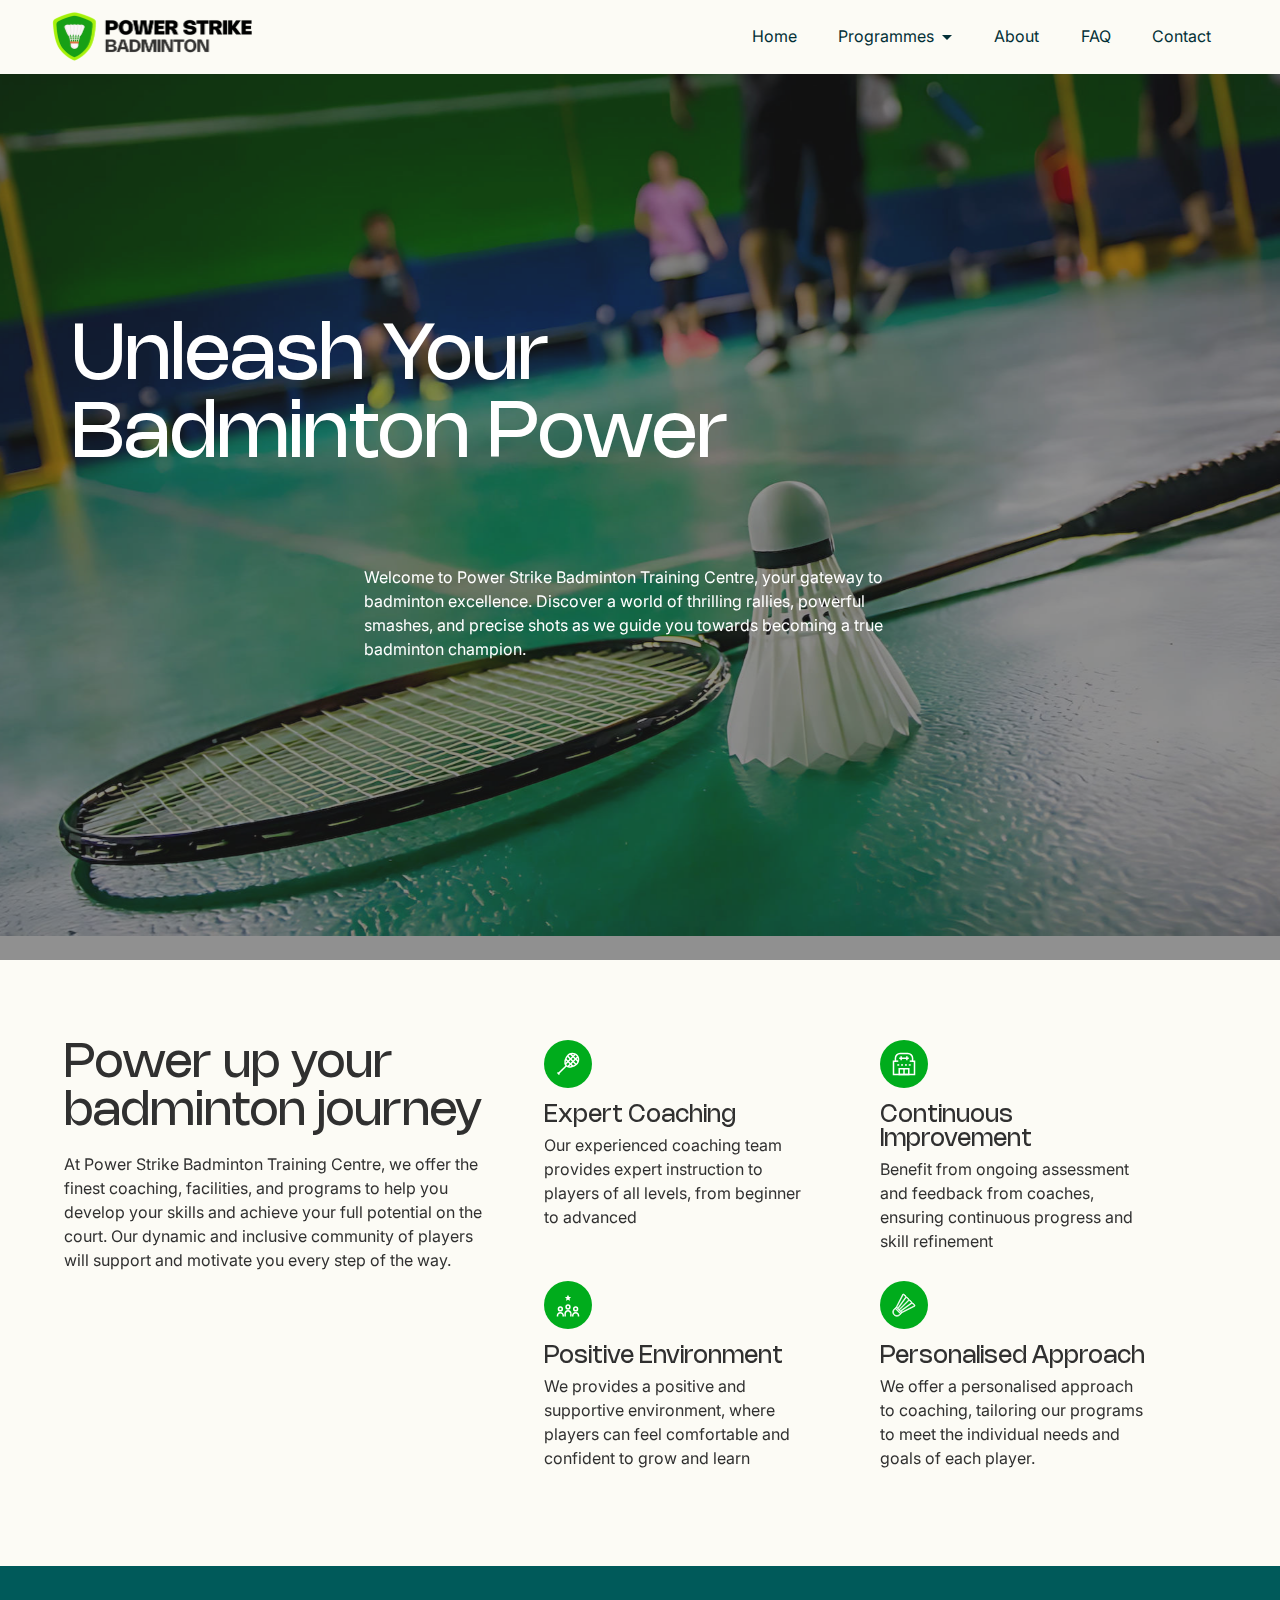
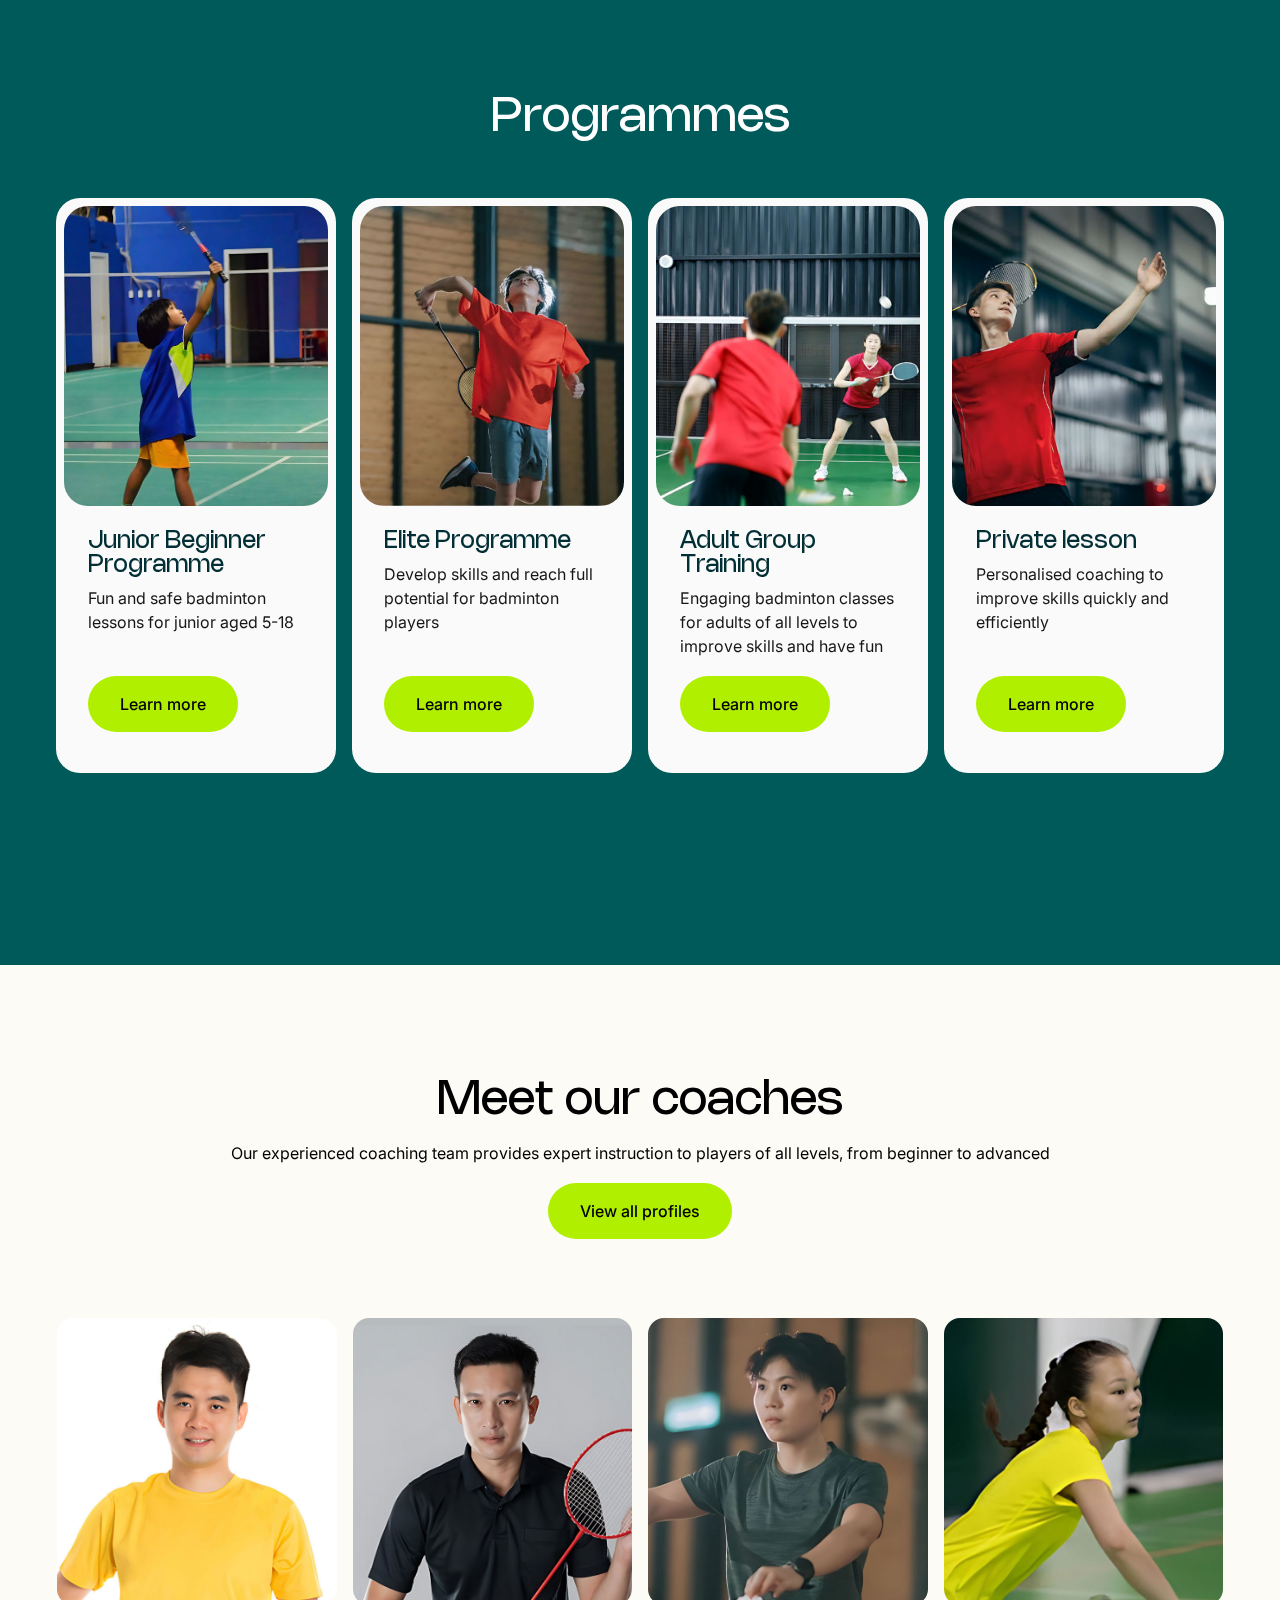
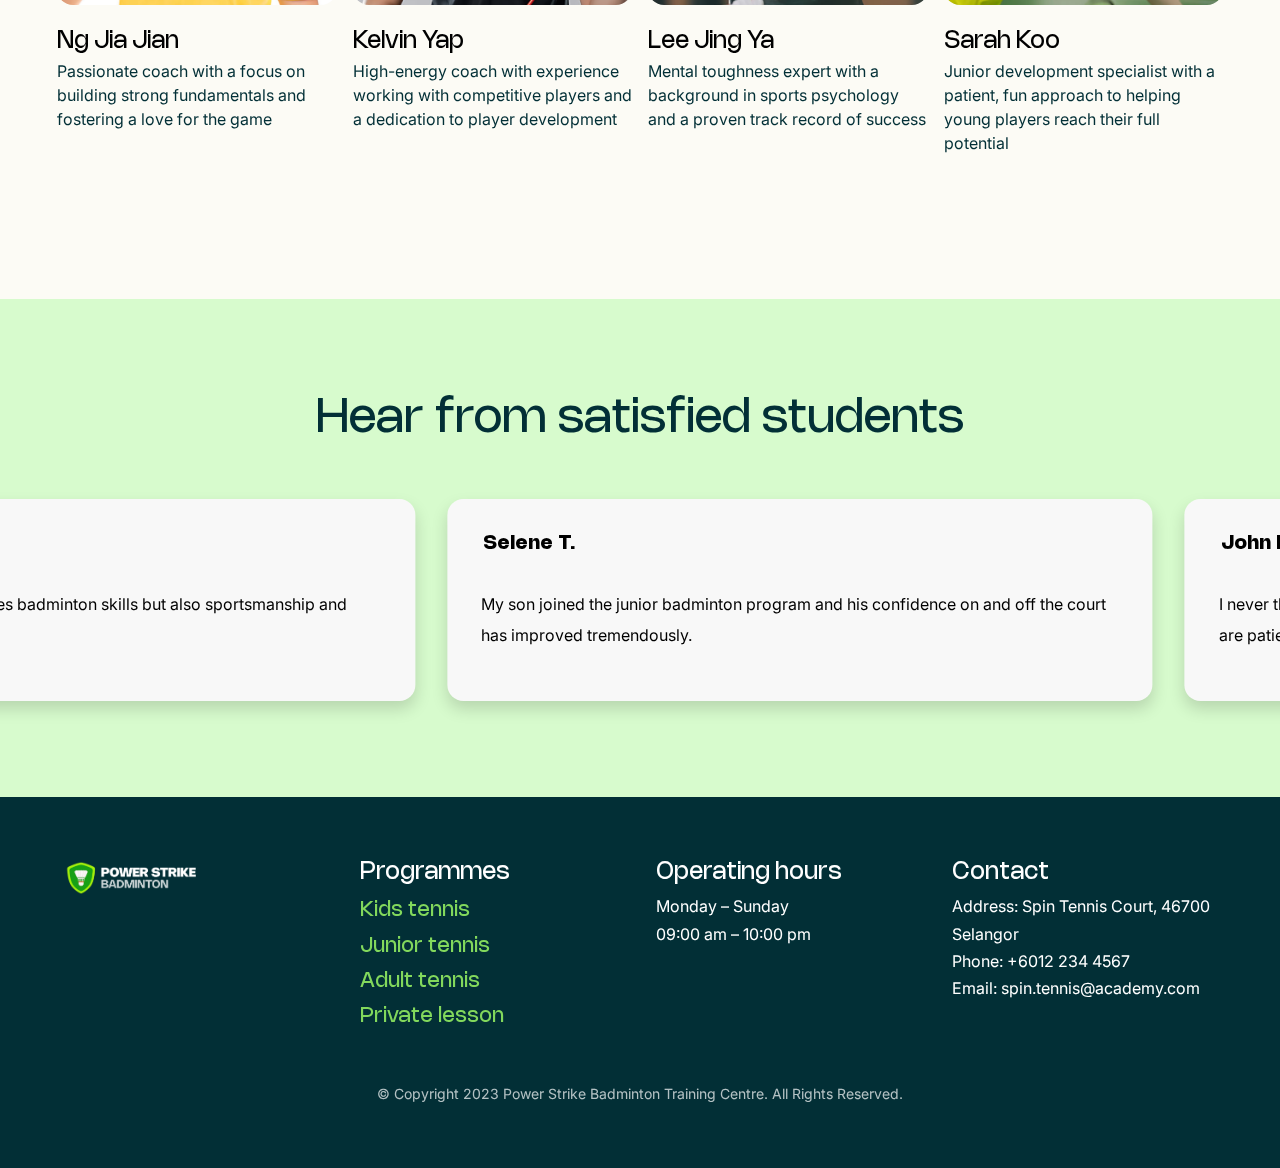
==== commit 32dcb312: "create github pages" ====
--- a/index.html
+++ b/index.html
@@ -109,7 +109,7 @@
                 </div>
             </button>
             <div class="collapse navbar-collapse" id="navbarSupportedContent">
-                <ul class="navbar-nav nav-dropdown nav-right" data-app-modern-menu="true"><li class="nav-item"><a class="nav-link link text-success display-7" href="index.html">Home</a></li><li class="nav-item dropdown"><a class="nav-link link dropdown-toggle text-success display-7" href="#" data-toggle="dropdown-submenu" data-bs-toggle="dropdown" data-bs-auto-close="outside" aria-expanded="false">Programmes</a><div class="dropdown-menu" aria-labelledby="dropdown-338"><a class="dropdown-item text-success display-7" href="kids-tennis.html">Kids tennis</a><a class="dropdown-item text-success text-primary display-7" href="junior-tennis.html">Junior tennis</a><a class="dropdown-item text-success display-7" href="adult-tennis.html">Adult tennis</a><a class="dropdown-item text-success display-7" href="private-session.html">Private lesson</a></div></li><li class="nav-item"><a class="nav-link link text-success display-7" href="about.html">About</a></li>
+                <ul class="navbar-nav nav-dropdown nav-right" data-app-modern-menu="true"><li class="nav-item"><a class="nav-link link text-success display-7" href="index.html">Home</a></li><li class="nav-item dropdown open"><a class="nav-link link dropdown-toggle text-success show display-7" href="#" data-toggle="dropdown-submenu" data-bs-toggle="dropdown" data-bs-auto-close="outside" aria-expanded="true">Programmes</a><div class="dropdown-menu show" aria-labelledby="dropdown-338" data-bs-popper="none"><a class="dropdown-item text-success display-7" href="kids-tennis.html">Kids tennis</a><a class="dropdown-item text-success text-primary display-7" href="junior-tennis.html">Junior tennis</a><a class="dropdown-item text-success display-7" href="adult-tennis.html">Adult tennis</a><a class="dropdown-item text-success display-7" href="private-session.html">Private lesson</a></div></li><li class="nav-item"><a class="nav-link link text-success display-7" href="about.html">About</a></li>
                     
                     <li class="nav-item"><a class="nav-link link text-success text-primary display-7" href="faq.html">FAQ</a></li>
                     <li class="nav-item"><a class="nav-link link text-success display-7" href="contact.html">Contact</a></li></ul>
@@ -283,11 +283,11 @@
             <div class="item features-image col-12 col-md-6 col-lg-3 active">
                 <div class="item-wrapper">
                     <div class="item-img">
-                        <img src="assets/images/stock-photo-asian-badminton-chinese-player-in-white-background-203976958-upscayl-4x-realesrgan-general-x4-v3-597x836.jpg" alt="" data-slide-to="0" data-bs-slide-to="0">
+                        <img src="assets/images/frame-13-645x860.jpg" alt="" data-slide-to="0" data-bs-slide-to="0">
                     </div>
                     <div class="item-content">
                         <h5 class="item-title mbr-fonts-style display-5">
-                            Aishah</h5>
+                            Ng Jia Jian</h5>
                         <p class="mbr-text mbr-fonts-style mb-0 display-7">
                             Passionate coach with a focus on building strong fundamentals and fostering a love for the game
                         </p>
@@ -298,11 +298,11 @@
             </div><div class="item features-image col-12 col-md-6 col-lg-3">
                 <div class="item-wrapper">
                     <div class="item-img">
-                        <img src="assets/images/20230604081020-fpdl-597x398.jpg" alt="" data-slide-to="1" data-bs-slide-to="1">
+                        <img src="assets/images/frame-14-645x860.jpg" alt="" data-slide-to="1" data-bs-slide-to="1">
                     </div>
                     <div class="item-content">
                         <h5 class="item-title mbr-fonts-style display-5">
-                            Alex</h5>
+                            Kelvin Yap</h5>
                         <p class="mbr-text mbr-fonts-style mb-0 display-7">
                             High-energy coach with experience working with competitive players and a dedication to player development</p>
                         
@@ -315,11 +315,11 @@
             <div class="item features-image col-12 col-md-6 col-lg-3">
                 <div class="item-wrapper">
                     <div class="item-img">
-                        <img src="assets/images/getpaidstock-6-597x398.jpg" alt="">
+                        <img src="assets/images/frame-15-645x860.jpg" alt="">
                     </div>
                     <div class="item-content">
                         <h5 class="item-title mbr-fonts-style display-5">
-                            Derek</h5>
+                            Lee Jing Ya</h5>
                         <p class="mbr-text mbr-fonts-style mb-0 display-7">
                             Mental toughness expert with a background in sports psychology and a proven track record of success
                         </p>
@@ -330,11 +330,11 @@
             </div><div class="item features-image col-12 col-md-6 col-lg-3">
                 <div class="item-wrapper">
                     <div class="item-img">
-                        <img src="assets/images/badminton-woman1-597x836.jpg" alt="" data-slide-to="3" data-bs-slide-to="4">
+                        <img src="assets/images/frame-16-645x860.jpg" alt="" data-slide-to="3" data-bs-slide-to="4">
                     </div>
                     <div class="item-content">
                         <h5 class="item-title mbr-fonts-style display-5">
-                            Sarah</h5>
+                            Sarah Koo</h5>
                         <p class="mbr-text mbr-fonts-style mb-0 display-7">
                             Junior development specialist with a patient, fun approach to helping young players reach their full potential
                         </p>
@@ -358,7 +358,7 @@
     <div class="container">
         <h4 class="mbr-section-title mbr-fonts-style display-2">Hear from satisfied students
         </h4>
-        <div class="embla" data-skip-snaps="true" data-align="center" data-contain-scroll="trimSnaps" data-loop="true" data-auto-play="true" data-auto-play-interval="5" data-draggable="true">
+        <div class="embla" data-skip-snaps="true" data-align="center" data-contain-scroll="trimSnaps" data-loop="true" data-auto-play-interval="5" data-draggable="true">
             <div class="embla__viewport container">
                 <div class="embla__container">
                     
@@ -370,7 +370,7 @@
                                 <div class="row">
                                     <div class="col-12 col-md-12">
                                         <h5 class="card-title mbr-fonts-style display-5"><strong>Selene T.</strong></h5>
-                                        <h5 class="card-text mbr-fonts-style display-7">My son joined the kids' tennis program and his confidence on and off the court has improved tremendously.</h5>
+                                        <h5 class="card-text mbr-fonts-style display-7">My son joined the junior badminton program and his confidence on and off the court has improved tremendously.</h5>
                                     </div>
 
                                 </div>
@@ -382,7 +382,7 @@
                                 <div class="row">
                                     <div class="col-12 col-md-12">
                                         <h5 class="card-title mbr-fonts-style display-5"><strong>John M.</strong></h5>
-                                        <h5 class="card-text mbr-fonts-style display-7">I never thought I could play tennis until I joined the adult program. The coaches are patient and encouraging.</h5>
+                                        <h5 class="card-text mbr-fonts-style display-7">I never thought I could play badminton until I joined the adult program. The coaches are patient and encouraging.</h5>
                                     </div>
 
                                 </div>
@@ -394,7 +394,7 @@
                                 <div class="row">
                                     <div class="col-12 col-md-12">
                                         <h5 class="card-title mbr-fonts-style display-5"><strong>Fatima S.</strong></h5>
-                                        <h5 class="card-text mbr-fonts-style display-7">The junior program not only teaches tennis skills but also sportsmanship and teamwork. Highly recommended!</h5>
+                                        <h5 class="card-text mbr-fonts-style display-7">The junior program not only teaches badminton skills but also sportsmanship and teamwork. Highly recommended!</h5>
                                     </div>
 
                                 </div>
--- a/assets/mobirise/css/mbr-additional.css
+++ b/assets/mobirise/css/mbr-additional.css
@@ -2384,6 +2384,11 @@
   background-color: #d7fbcd;
   background-position: initial !important;
 }
+.cid-tCUQwdz58q .mbr-section-title {
+  color: #022f36;
+  text-align: center;
+  margin-bottom: 1.5rem;
+}
 .cid-tCUQwdz58q .shadow {
   border-radius: 1rem;
   background-color: #f8f8f8;
@@ -2433,11 +2438,6 @@
 .cid-tCUQwdz58q .embla__button.embla__button--next {
   right: 0;
   margin-right: 0.5rem;
-}
-.cid-tCUQwdz58q .mbr-section-title {
-  color: #022f36;
-  text-align: center;
-  margin-bottom: 70px;
 }
 .cid-tCUQwdz58q .embla__slide {
   display: flex;
@@ -3742,8 +3742,63 @@
 .cid-tCVmKR9pzg .mbr-section-subtitle {
   color: #1d1d1d;
 }
+.cid-tGvuAc3k4x {
+  padding-top: 5rem;
+  padding-bottom: 5rem;
+  background-color: #08323c;
+}
+.cid-tGvuAc3k4x .mbr-fallback-image.disabled {
+  display: none;
+}
+.cid-tGvuAc3k4x .mbr-fallback-image {
+  display: block;
+  background-size: cover;
+  background-position: center center;
+  width: 100%;
+  height: 100%;
+  position: absolute;
+  top: 0;
+}
+@media (max-width: 992px) {
+  .cid-tGvuAc3k4x .container {
+    padding: 0 16px;
+  }
+}
+.cid-tGvuAc3k4x .row {
+  justify-content: center;
+}
+@media (max-width: 992px) {
+  .cid-tGvuAc3k4x .card-wrapper {
+    margin-bottom: 40px;
+  }
+}
+.cid-tGvuAc3k4x .card-wrapper .card-number .mbr-number {
+  display: inline-flex;
+  position: relative;
+  margin-bottom: 20px;
+}
+.cid-tGvuAc3k4x .card-wrapper .card-number .mbr-number span {
+  position: absolute;
+  top: 0;
+  right: -2rem;
+  font-size: 50%;
+  color: #d4fe00;
+}
+.cid-tGvuAc3k4x .card-wrapper .mbr-text {
+  margin-bottom: 0;
+}
+.cid-tGvuAc3k4x .mbr-number {
+  color: #ffffff;
+}
+.cid-tGvuAc3k4x .mbr-text {
+  color: #ffffff;
+  text-align: center;
+}
+.cid-tGvuAc3k4x .card-number {
+  text-align: center;
+}
 .cid-tD6HQ8nscG {
-  padding-top: 0rem;
+  padding-top: 3rem;
   padding-bottom: 5rem;
   background-color: #fcfbf5;
 }
@@ -3754,9 +3809,6 @@
   .cid-tD6HQ8nscG .container {
     padding: 2rem 4rem 4rem!important;
   }
-}
-.cid-tD6HQ8nscG .mbr-section-head {
-  margin-bottom: 50px;
 }
 .cid-tD6HQ8nscG .mbr-section-title {
   color: #022f36;
@@ -3904,8 +3956,8 @@
   grid-auto-columns: 1fr;
   grid-column-gap: 40px;
   grid-row-gap: 40px;
-  -ms-grid-columns: 1fr 1fr 1fr;
-  grid-template-columns: 1fr 1fr 1fr;
+  -ms-grid-columns: 1fr;
+  grid-template-columns: 1fr;
   -ms-grid-rows: auto;
   grid-template-rows: auto;
   padding: 0;
@@ -3920,7 +3972,7 @@
 }
 .cid-tCVnHw5tiv .name-text {
   width: max-content;
-  color: #161616;
+  color: #000000;
   position: relative;
   right: 0!important;
   top: 0!important;
@@ -3992,10 +4044,15 @@
 }
 .cid-tCVnHw5tiv .text-wrapper {
   display: flex;
-  flex-direction: column;
+  flex-direction: row;
   align-items: flex-start;
   width: 100%;
   flex-grow: 1;
+}
+@media (max-width: 767px) {
+  .cid-tCVnHw5tiv .text-wrapper {
+    flex-direction: COLUMN;
+  }
 }
 .cid-tCVnHw5tiv .header-wrap {
   display: flex;
@@ -4005,7 +4062,7 @@
 }
 .cid-tCVnHw5tiv .text-padding {
   width: 100%;
-  padding: 16px;
+  padding: 1rem 2rem;
   margin-top: 24px;
 }
 @media (max-width: 767px) {
@@ -7099,456 +7156,64 @@
     width: 300% !important;
     left: -100% !important;
   }
-}.cid-tCVWVg2TQN {
-  background-color: #fcfbf5;
-}
-.cid-tCVWVg2TQN .section-bg-img {
-  position: absolute;
-  object-fit: cover;
-  width: 100%;
-  height: 100%;
-  border-radius: 2rem;
-}
-.cid-tCVWVg2TQN .mbr-fallback-image.disabled {
-  display: none;
-}
-.cid-tCVWVg2TQN .mbr-fallback-image {
-  display: block;
-  background-size: cover;
-  background-position: center center;
-  width: 100%;
-  height: 100%;
-  position: absolute;
-  top: 0;
-}
-.cid-tCVWVg2TQN .container-fluid {
-  margin: 0;
-  padding: 0 72px;
-}
-@media (max-width: 992px) {
-  .cid-tCVWVg2TQN .container-fluid {
-    padding: 0 20px;
-  }
-}
-.cid-tCVWVg2TQN .container-fluid .row {
-  padding: 0;
-}
-.cid-tCVWVg2TQN .title-wrapper .mbr-section-title {
-  margin-bottom: 90px;
-}
-@media (max-width: 992px) {
-  .cid-tCVWVg2TQN .title-wrapper .mbr-section-title {
-    margin-bottom: 40px;
-  }
-}
-.cid-tCVWVg2TQN .text-wrapper .mbr-text {
-  margin-bottom: 40px;
-}
-@media (max-width: 992px) {
-  .cid-tCVWVg2TQN .text-wrapper .mbr-text {
-    margin-bottom: 32px;
-  }
-}
-.cid-tCVWVg2TQN .text-wrapper .mbr-section-btn .btn .mbr-iconfont {
-  color: #c6a38f;
-}
-.cid-tCVWVg2TQN .mbr-section-title {
-  color: #ffffff;
-}
-.cid-tCVWVg2TQN .mbr-text {
-  color: #ffffff;
-}
-.cid-tCVWVh59Gt {
-  padding-top: 0rem;
+}.cid-tCW4ah3I0W {
+  padding-top: 5rem;
   padding-bottom: 5rem;
   background-color: #fcfbf5;
 }
-.cid-tCVWVh59Gt .container {
-  padding: 1rem!important;
-}
-@media screen and (min-width: 768px) {
-  .cid-tCVWVh59Gt .container {
-    padding: 2rem 4rem 4rem!important;
-  }
-}
-.cid-tCVWVh59Gt .mbr-section-head {
-  margin-bottom: 50px;
-}
-.cid-tCVWVh59Gt .mbr-section-title {
+.cid-tCW4ah3I0W .card {
+  border-bottom: 1px solid #022f36;
+  border-radius: 0;
+  padding: 1rem 0;
+}
+@media (min-width: 992px) {
+  .cid-tCW4ah3I0W .card {
+    padding: 2rem 0;
+  }
+}
+.cid-tCW4ah3I0W .mbr-iconfont {
+  font-size: 1.4rem !important;
+  font-family: 'Moririse2' !important;
   color: #022f36;
-  text-align: center;
-}
-.cid-tCVWVh59Gt .mbr-section-subtitle {
-  color: #303030;
-  margin-top: 10px;
-  text-align: center;
-}
-.cid-tCVWVh59Gt .embla {
-  position: relative;
-  width: 100%;
-}
-.cid-tCVWVh59Gt .embla__viewport {
-  overflow: hidden;
-  width: 100%;
-}
-.cid-tCVWVh59Gt .embla__viewport.is-draggable {
-  cursor: grab;
-}
-.cid-tCVWVh59Gt .embla__viewport.is-dragging {
-  cursor: grabbing;
-}
-.cid-tCVWVh59Gt .embla__container {
+  margin-left: 1rem;
+}
+.cid-tCW4ah3I0W .card-header {
+  padding: 0;
+  border-bottom: none;
+  background-color: transparent!important;
+}
+.cid-tCW4ah3I0W p,
+.cid-tCW4ah3I0W h6 {
+  font-weight: 300 !important;
+}
+.cid-tCW4ah3I0W .panel-group {
+  border: none;
+}
+.cid-tCW4ah3I0W .panel-title {
   display: flex;
-  user-select: none;
-  -webkit-touch-callout: none;
-  -khtml-user-select: none;
-  -webkit-tap-highlight-color: transparent;
-}
-.cid-tCVWVh59Gt .embla__slide {
-  position: relative;
-  display: flex;
-  justify-content: center;
-  min-width: calc(100vw / 3 - 60px);
-  width: calc(100vw / 3 - 60px);
-  margin: 0 30px;
-  border: 1px solid #eaeaea;
-}
-@media (max-width: 991px) {
-  .cid-tCVWVh59Gt .embla__slide {
-    min-width: 50%;
-    width: 50%;
-  }
+  align-items: center;
+  justify-content: space-between;
+}
+.cid-tCW4ah3I0W .panel-title-edit {
+  color: #022f36;
+}
+.cid-tCW4ah3I0W .panel-text {
+  color: #022f36;
+  width: 71%;
 }
 @media (max-width: 768px) {
-  .cid-tCVWVh59Gt .embla__slide {
-    min-width: 100%;
+  .cid-tCW4ah3I0W .panel-text {
     width: 100%;
   }
 }
-.cid-tCVWVh59Gt .item:focus,
-.cid-tCVWVh59Gt span:focus {
-  outline: none;
-}
-.cid-tCVWVh59Gt .slide-content {
-  position: relative;
-  border-radius: 0;
-  height: 100%;
-  display: flex;
-  overflow: hidden;
-  flex-flow: column nowrap;
-}
-.cid-tCVWVh59Gt .item-img {
-  width: 100%;
-}
-.cid-tCVWVh59Gt .item-img img {
-  width: 100%;
-  object-fit: cover;
-  aspect-ratio: calc(408 / (114 * 3));
-}
-.cid-tCVWVh59Gt .embla__button--next,
-.cid-tCVWVh59Gt .embla__button--prev {
-  display: flex;
-}
-.cid-tCVWVh59Gt .embla__button {
-  top: 50%;
-  width: 60px;
-  height: 60px;
-  margin-top: -1.5rem;
-  font-size: 22px;
-  background-color: rgba(155, 141, 183, 0.5);
-  color: #fff;
-  border: 2px solid #fff;
-  border-radius: 50%;
-  transition: all 0.3s;
-  position: absolute;
-  display: flex;
-  justify-content: center;
-  align-items: center;
-  display: none;
-}
-@media (max-width: 768px) {
-  .cid-tCVWVh59Gt .embla__button {
-    display: none;
-  }
-}
-.cid-tCVWVh59Gt .embla__button:disabled {
-  cursor: default;
-  display: none;
-}
-.cid-tCVWVh59Gt .embla__button:hover {
-  background: #9b8db7;
-  color: #FFFFFF;
-}
-.cid-tCVWVh59Gt .embla__button.embla__button--prev {
-  left: 0;
-  margin-left: 2.5rem;
-}
-.cid-tCVWVh59Gt .embla__button.embla__button--next {
-  right: 0;
-  margin-right: 2.5rem;
-}
-@media (max-width: 767px) {
-  .cid-tCVWVh59Gt .embla__button {
-    top: auto;
-  }
-}
-.cid-tCVWVh59Gt .mbr-section-subtitle DIV {
-  text-align: center;
-}
-.cid-tCVWVi7oux {
-  padding-top: 5rem;
-  padding-bottom: 5rem;
-  background-color: #cdfbf3;
-}
-.cid-tCVWVi7oux .card .card-wrapper .logo-wrapper .logo-wrap,
-.cid-tCVWVi7oux .card .card-wrapper .card-title-wrapper {
-  display: block!important;
-}
-.cid-tCVWVi7oux .card .card-wrapper .card-title-wrapper {
-  border-bottom: 0px solid #fff!important;
-}
-.cid-tCVWVi7oux .card-wrapper {
-  background: #fff;
-}
-.cid-tCVWVi7oux .mbr-fallback-image.disabled {
-  display: none;
-}
-.cid-tCVWVi7oux .mbr-fallback-image {
-  display: block;
-  background-size: cover;
-  background-position: center center;
-  width: 100%;
-  height: 100%;
-  position: absolute;
-  top: 0;
-}
-.cid-tCVWVi7oux .container-fluid {
-  padding: 0 64px;
+.cid-tCW4ah3I0W .mbr-section-title {
+  margin-bottom: 80px;
+  color: #022f36;
 }
 @media (max-width: 992px) {
-  .cid-tCVWVi7oux .container-fluid {
-    padding: 0 20px;
-  }
-}
-.cid-tCVWVi7oux .container-fluid .row {
-  padding: 0;
-}
-@media (max-width: 992px) {
-  .cid-tCVWVi7oux .container {
-    padding: 0 20px;
-  }
-}
-.cid-tCVWVi7oux .row {
-  justify-content: center;
-}
-.cid-tCVWVi7oux .title-wrapper .mbr-section-title {
-  margin-bottom: 64px;
-}
-@media (max-width: 992px) {
-  .cid-tCVWVi7oux .title-wrapper .mbr-section-title {
-    margin-bottom: 50px;
-  }
-}
-.cid-tCVWVi7oux .card .card-wrapper {
-  border: 2px solid #022f36;
-  margin-bottom: 32px;
-}
-.cid-tCVWVi7oux .card .card-wrapper .logo-wrapper {
-  padding: 16px;
-  border-bottom: 2px solid #022f36;
-}
-.cid-tCVWVi7oux .card .card-wrapper .logo-wrapper .logo-wrap {
-  display: inline-flex;
-  align-items: center;
-}
-.cid-tCVWVi7oux .card .card-wrapper .logo-wrapper .logo-wrap img {
-  width: 40px;
-  height: 40px;
-  object-fit: contain;
-  margin-right: 8px;
-}
-.cid-tCVWVi7oux .card .card-wrapper .logo-wrapper .logo-wrap .mbr-brand {
-  margin-bottom: 0;
-}
-.cid-tCVWVi7oux .card .card-wrapper .card-title-wrapper {
-  position: relative;
-  display: flex;
-  justify-content: space-between;
-  align-items: center;
-  padding: 8px 16px;
-  border-bottom: 2px solid #022f36;
-}
-.cid-tCVWVi7oux .card .card-wrapper .card-title-wrapper::before {
-  content: '';
-  position: absolute;
-  top: 0;
-  left: 0;
-  width: 100%;
-  height: 100%;
-  background-color: #f5a80c;
-  opacity: .15;
-}
-.cid-tCVWVi7oux .card .card-wrapper .card-title-wrapper .mbr-card-subtitle {
-  position: relative;
-  margin-bottom: 0;
-}
-.cid-tCVWVi7oux .card .card-wrapper .card-title-wrapper .mbr-date {
-  position: relative;
-  margin-bottom: 0;
-}
-.cid-tCVWVi7oux .card .card-wrapper .text-wrapper {
-  padding: 16px;
-  border-bottom: 2px solid #022f36;
-}
-.cid-tCVWVi7oux .card .card-wrapper .text-wrapper .mbr-card-title {
-  margin-bottom: 8px;
-}
-.cid-tCVWVi7oux .card .card-wrapper .text-wrapper .mbr-text {
-  opacity: .5;
-  margin-bottom: 32px;
-}
-.cid-tCVWVi7oux .card .card-wrapper .tag-wrapper {
-  display: flex;
-  justify-content: space-between;
-  align-items: center;
-  padding: 16px;
-}
-.cid-tCVWVi7oux .card .card-wrapper .tag-wrapper .mbr-tag {
-  width: fit-content;
-  padding: 0 12px;
-  background-color: #d7d7d7;
-  border-radius: 1rem;
-  margin-bottom: 0;
-}
-.cid-tCVWVi7oux .card .card-wrapper .tag-wrapper .mbr-country {
-  margin-bottom: 0;
-}
-.cid-tCVWVi7oux .mbr-section-btn {
-  margin-top: 32px;
-  text-align: center;
-}
-@media (max-width: 992px) {
-  .cid-tCVWVi7oux .mbr-section-btn {
-    margin-top: 18px;
-  }
-}
-.cid-tCVWVi7oux .mbr-section-title {
-  color: #1d1d1d;
-}
-.cid-tCVWVi7oux .mbr-brand {
-  color: #1d1d1d;
-}
-.cid-tCVWVi7oux .mbr-card-subtitle {
-  color: #1d1d1d;
-  text-align: center;
-}
-.cid-tCVWVi7oux .mbr-date {
-  color: #1d1d1d;
-}
-.cid-tCVWVi7oux .mbr-card-title {
-  color: #1d1d1d;
-}
-.cid-tCVWVi7oux .mbr-text {
-  color: #1d1d1d;
-}
-.cid-tCVWVi7oux .mbr-tag {
-  color: #1b1b1b;
-}
-.cid-tCVWVi7oux .mbr-section-title,
-.cid-tCVWVi7oux .mbr-section-btn {
-  text-align: center;
-  color: #022f36;
-}
-.cid-tCVWVi7oux .mbr-brand,
-.cid-tCVWVi7oux .logo-wrapper {
-  text-align: center;
-}
-.cid-tCVWVi7oux .mbr-card-subtitle UL {
-  text-align: left;
-}
-.cid-tCVWVj4cSR {
-  padding-top: 5rem;
-  padding-bottom: 5rem;
-  background-color: #005a5a;
-}
-.cid-tCVWVj4cSR form .form-control {
-  border-radius: 0.5rem;
-  border-color: #FFFFFF !important;
-  webkit-box-shadow: none;
-  box-shadow: none;
-  font-size: 1rem;
-  color: #FFFFFF;
-  background: transparent;
-}
-.cid-tCVWVj4cSR form .form-control:focus {
-  border-color: #595959 !important;
-}
-.cid-tCVWVj4cSR .form-container {
-  display: grid;
-  grid-auto-columns: 1fr;
-  grid-column-gap: 32px;
-  -ms-grid-columns: 400px 1fr;
-  grid-template-columns: 400px 1fr;
-  -ms-grid-rows: auto;
-  grid-template-rows: auto;
-  max-width: 1180px;
-  padding-right: 60px;
-  padding-left: 60px;
-  margin: 0 auto;
-}
-@media (max-width: 991px) {
-  .cid-tCVWVj4cSR .form-container {
-    grid-template-columns: 100%;
-  }
-}
-@media (max-width: 575px) {
-  .cid-tCVWVj4cSR .form-container {
-    padding-right: 24px;
-    padding-left: 24px;
-  }
-}
-.cid-tCVWVj4cSR .mbr-overlay {
-  background-color: #ffffff;
-  opacity: 0.3;
-}
-.cid-tCVWVj4cSR form .mbr-section-btn {
-  text-align: left;
-  width: auto;
-}
-.cid-tCVWVj4cSR form .mbr-section-btn .btn {
-  display: inline-flex;
-}
-@media (max-width: 991px) {
-  .cid-tCVWVj4cSR form .mbr-section-btn .btn {
-    width: 100%;
-  }
-}
-.cid-tCVWVj4cSR .form-group {
-  margin-bottom: 20px;
-}
-.cid-tCVWVj4cSR .mbr-section-title {
-  color: #FFFFFF;
-}
-.cid-tCVWVj4cSR .container-fluid {
-  padding-left: 12px;
-  padding-right: 12px;
-}
-@media (min-width: 768px) {
-  .cid-tCVWVj4cSR .container-fluid {
-    padding-left: 16px;
-    padding-right: 16px;
-  }
-}
-.cid-tCVWVj4cSR form .row {
-  margin: 0;
-}
-.cid-tCVWVj4cSR .form-control,
-.cid-tCVWVj4cSR form .btn {
-  min-height: 64px;
-}
-.cid-tCVWVj4cSR .form-textarea {
-  min-height: 104px;
-  padding: 31px 24px;
+  .cid-tCW4ah3I0W .mbr-section-title {
+    margin-bottom: 40px;
+  }
 }
 .cid-tCYFdOgVeR {
   padding-top: 2rem;
@@ -8935,64 +8600,453 @@
     width: 300% !important;
     left: -100% !important;
   }
-}.cid-tCW4ah3I0W {
+}.cid-tCVFc3Zng4 {
+  background-color: #fcfbf5;
+}
+.cid-tCVFc3Zng4 .section-bg-img {
+  position: absolute;
+  object-fit: cover;
+  width: 100%;
+  height: 100%;
+  border-radius: 2rem;
+}
+.cid-tCVFc3Zng4 .mbr-fallback-image.disabled {
+  display: none;
+}
+.cid-tCVFc3Zng4 .mbr-fallback-image {
+  display: block;
+  background-size: cover;
+  background-position: center center;
+  width: 100%;
+  height: 100%;
+  position: absolute;
+  top: 0;
+}
+.cid-tCVFc3Zng4 .container-fluid {
+  margin: 0;
+  padding: 0 72px;
+}
+@media (max-width: 992px) {
+  .cid-tCVFc3Zng4 .container-fluid {
+    padding: 0 20px;
+  }
+}
+.cid-tCVFc3Zng4 .container-fluid .row {
+  padding: 0;
+}
+.cid-tCVFc3Zng4 .title-wrapper .mbr-section-title {
+  margin-bottom: 90px;
+}
+@media (max-width: 992px) {
+  .cid-tCVFc3Zng4 .title-wrapper .mbr-section-title {
+    margin-bottom: 40px;
+  }
+}
+.cid-tCVFc3Zng4 .text-wrapper .mbr-text {
+  margin-bottom: 40px;
+}
+@media (max-width: 992px) {
+  .cid-tCVFc3Zng4 .text-wrapper .mbr-text {
+    margin-bottom: 32px;
+  }
+}
+.cid-tCVFc3Zng4 .text-wrapper .mbr-section-btn .btn .mbr-iconfont {
+  color: #c6a38f;
+}
+.cid-tCVFc3Zng4 .mbr-section-title {
+  color: #ffffff;
+}
+.cid-tCVFc3Zng4 .mbr-text {
+  color: #ffffff;
+}
+.cid-tCVHAJK7wq {
+  padding-top: 0rem;
+  padding-bottom: 5rem;
+  background-color: #fcfbf5;
+}
+.cid-tCVHAJK7wq .container {
+  padding: 1rem!important;
+}
+@media screen and (min-width: 768px) {
+  .cid-tCVHAJK7wq .container {
+    padding: 2rem 4rem 4rem!important;
+  }
+}
+.cid-tCVHAJK7wq .mbr-section-head {
+  margin-bottom: 50px;
+}
+.cid-tCVHAJK7wq .mbr-section-title {
+  color: #022f36;
+  text-align: center;
+}
+.cid-tCVHAJK7wq .mbr-section-subtitle {
+  color: #303030;
+  margin-top: 10px;
+  text-align: center;
+}
+.cid-tCVHAJK7wq .embla {
+  position: relative;
+  width: 100%;
+}
+.cid-tCVHAJK7wq .embla__viewport {
+  overflow: hidden;
+  width: 100%;
+}
+.cid-tCVHAJK7wq .embla__viewport.is-draggable {
+  cursor: grab;
+}
+.cid-tCVHAJK7wq .embla__viewport.is-dragging {
+  cursor: grabbing;
+}
+.cid-tCVHAJK7wq .embla__container {
+  display: flex;
+  user-select: none;
+  -webkit-touch-callout: none;
+  -khtml-user-select: none;
+  -webkit-tap-highlight-color: transparent;
+}
+.cid-tCVHAJK7wq .embla__slide {
+  position: relative;
+  display: flex;
+  justify-content: center;
+  min-width: calc(100vw / 3 - 60px);
+  width: calc(100vw / 3 - 60px);
+  margin: 0 30px;
+  border: 1px solid #eaeaea;
+}
+@media (max-width: 991px) {
+  .cid-tCVHAJK7wq .embla__slide {
+    min-width: 50%;
+    width: 50%;
+  }
+}
+@media (max-width: 768px) {
+  .cid-tCVHAJK7wq .embla__slide {
+    min-width: 100%;
+    width: 100%;
+  }
+}
+.cid-tCVHAJK7wq .item:focus,
+.cid-tCVHAJK7wq span:focus {
+  outline: none;
+}
+.cid-tCVHAJK7wq .slide-content {
+  position: relative;
+  border-radius: 0;
+  height: 100%;
+  display: flex;
+  overflow: hidden;
+  flex-flow: column nowrap;
+}
+.cid-tCVHAJK7wq .item-img {
+  width: 100%;
+}
+.cid-tCVHAJK7wq .item-img img {
+  width: 100%;
+  object-fit: cover;
+  aspect-ratio: calc(408 / (114 * 3));
+}
+.cid-tCVHAJK7wq .embla__button--next,
+.cid-tCVHAJK7wq .embla__button--prev {
+  display: flex;
+}
+.cid-tCVHAJK7wq .embla__button {
+  top: 50%;
+  width: 60px;
+  height: 60px;
+  margin-top: -1.5rem;
+  font-size: 22px;
+  background-color: rgba(155, 141, 183, 0.5);
+  color: #fff;
+  border: 2px solid #fff;
+  border-radius: 50%;
+  transition: all 0.3s;
+  position: absolute;
+  display: flex;
+  justify-content: center;
+  align-items: center;
+  display: none;
+}
+@media (max-width: 768px) {
+  .cid-tCVHAJK7wq .embla__button {
+    display: none;
+  }
+}
+.cid-tCVHAJK7wq .embla__button:disabled {
+  cursor: default;
+  display: none;
+}
+.cid-tCVHAJK7wq .embla__button:hover {
+  background: #9b8db7;
+  color: #FFFFFF;
+}
+.cid-tCVHAJK7wq .embla__button.embla__button--prev {
+  left: 0;
+  margin-left: 2.5rem;
+}
+.cid-tCVHAJK7wq .embla__button.embla__button--next {
+  right: 0;
+  margin-right: 2.5rem;
+}
+@media (max-width: 767px) {
+  .cid-tCVHAJK7wq .embla__button {
+    top: auto;
+  }
+}
+.cid-tCVLQXQD8n {
   padding-top: 5rem;
   padding-bottom: 5rem;
-  background-color: #fcfbf5;
-}
-.cid-tCW4ah3I0W .card {
-  border-bottom: 1px solid #022f36;
-  border-radius: 0;
-  padding: 1rem 0;
-}
-@media (min-width: 992px) {
-  .cid-tCW4ah3I0W .card {
-    padding: 2rem 0;
-  }
-}
-.cid-tCW4ah3I0W .mbr-iconfont {
-  font-size: 1.4rem !important;
-  font-family: 'Moririse2' !important;
-  color: #022f36;
-  margin-left: 1rem;
-}
-.cid-tCW4ah3I0W .card-header {
+  background-color: #d7fbcd;
+}
+.cid-tCVLQXQD8n .card .card-wrapper .logo-wrapper .logo-wrap,
+.cid-tCVLQXQD8n .card .card-wrapper .card-title-wrapper {
+  display: block!important;
+}
+.cid-tCVLQXQD8n .card .card-wrapper .card-title-wrapper {
+  border-bottom: 0px solid #fff!important;
+}
+.cid-tCVLQXQD8n .card-wrapper {
+  background: #fff;
+}
+.cid-tCVLQXQD8n .mbr-fallback-image.disabled {
+  display: none;
+}
+.cid-tCVLQXQD8n .mbr-fallback-image {
+  display: block;
+  background-size: cover;
+  background-position: center center;
+  width: 100%;
+  height: 100%;
+  position: absolute;
+  top: 0;
+}
+.cid-tCVLQXQD8n .container-fluid {
+  padding: 0 64px;
+}
+@media (max-width: 992px) {
+  .cid-tCVLQXQD8n .container-fluid {
+    padding: 0 20px;
+  }
+}
+.cid-tCVLQXQD8n .container-fluid .row {
   padding: 0;
-  border-bottom: none;
-  background-color: transparent!important;
-}
-.cid-tCW4ah3I0W p,
-.cid-tCW4ah3I0W h6 {
-  font-weight: 300 !important;
-}
-.cid-tCW4ah3I0W .panel-group {
-  border: none;
-}
-.cid-tCW4ah3I0W .panel-title {
+}
+@media (max-width: 992px) {
+  .cid-tCVLQXQD8n .container {
+    padding: 0 20px;
+  }
+}
+.cid-tCVLQXQD8n .row {
+  justify-content: center;
+}
+.cid-tCVLQXQD8n .title-wrapper .mbr-section-title {
+  margin-bottom: 64px;
+}
+@media (max-width: 992px) {
+  .cid-tCVLQXQD8n .title-wrapper .mbr-section-title {
+    margin-bottom: 50px;
+  }
+}
+.cid-tCVLQXQD8n .card .card-wrapper {
+  border: 2px solid #022f36;
+  margin-bottom: 32px;
+}
+.cid-tCVLQXQD8n .card .card-wrapper .logo-wrapper {
+  padding: 16px;
+  border-bottom: 2px solid #022f36;
+}
+.cid-tCVLQXQD8n .card .card-wrapper .logo-wrapper .logo-wrap {
+  display: inline-flex;
+  align-items: center;
+}
+.cid-tCVLQXQD8n .card .card-wrapper .logo-wrapper .logo-wrap img {
+  width: 40px;
+  height: 40px;
+  object-fit: contain;
+  margin-right: 8px;
+}
+.cid-tCVLQXQD8n .card .card-wrapper .logo-wrapper .logo-wrap .mbr-brand {
+  margin-bottom: 0;
+}
+.cid-tCVLQXQD8n .card .card-wrapper .card-title-wrapper {
+  position: relative;
   display: flex;
+  justify-content: space-between;
   align-items: center;
+  padding: 8px 16px;
+  border-bottom: 2px solid #022f36;
+}
+.cid-tCVLQXQD8n .card .card-wrapper .card-title-wrapper::before {
+  content: '';
+  position: absolute;
+  top: 0;
+  left: 0;
+  width: 100%;
+  height: 100%;
+  background-color: #f5a80c;
+  opacity: .15;
+}
+.cid-tCVLQXQD8n .card .card-wrapper .card-title-wrapper .mbr-card-subtitle {
+  position: relative;
+  margin-bottom: 0;
+}
+.cid-tCVLQXQD8n .card .card-wrapper .card-title-wrapper .mbr-date {
+  position: relative;
+  margin-bottom: 0;
+}
+.cid-tCVLQXQD8n .card .card-wrapper .text-wrapper {
+  padding: 16px;
+  border-bottom: 2px solid #022f36;
+}
+.cid-tCVLQXQD8n .card .card-wrapper .text-wrapper .mbr-card-title {
+  margin-bottom: 8px;
+}
+.cid-tCVLQXQD8n .card .card-wrapper .text-wrapper .mbr-text {
+  opacity: .5;
+  margin-bottom: 32px;
+}
+.cid-tCVLQXQD8n .card .card-wrapper .tag-wrapper {
+  display: flex;
   justify-content: space-between;
-}
-.cid-tCW4ah3I0W .panel-title-edit {
-  color: #022f36;
-}
-.cid-tCW4ah3I0W .panel-text {
-  color: #022f36;
-  width: 71%;
-}
-@media (max-width: 768px) {
-  .cid-tCW4ah3I0W .panel-text {
+  align-items: center;
+  padding: 16px;
+}
+.cid-tCVLQXQD8n .card .card-wrapper .tag-wrapper .mbr-tag {
+  width: fit-content;
+  padding: 0 12px;
+  background-color: #d7d7d7;
+  border-radius: 1rem;
+  margin-bottom: 0;
+}
+.cid-tCVLQXQD8n .card .card-wrapper .tag-wrapper .mbr-country {
+  margin-bottom: 0;
+}
+.cid-tCVLQXQD8n .mbr-section-btn {
+  margin-top: 32px;
+  text-align: center;
+}
+@media (max-width: 992px) {
+  .cid-tCVLQXQD8n .mbr-section-btn {
+    margin-top: 18px;
+  }
+}
+.cid-tCVLQXQD8n .mbr-section-title {
+  color: #1d1d1d;
+}
+.cid-tCVLQXQD8n .mbr-brand {
+  color: #1d1d1d;
+}
+.cid-tCVLQXQD8n .mbr-card-subtitle {
+  color: #1d1d1d;
+  text-align: center;
+}
+.cid-tCVLQXQD8n .mbr-date {
+  color: #1d1d1d;
+}
+.cid-tCVLQXQD8n .mbr-card-title {
+  color: #1d1d1d;
+}
+.cid-tCVLQXQD8n .mbr-text {
+  color: #1d1d1d;
+}
+.cid-tCVLQXQD8n .mbr-tag {
+  color: #1b1b1b;
+}
+.cid-tCVLQXQD8n .mbr-section-title,
+.cid-tCVLQXQD8n .mbr-section-btn {
+  text-align: center;
+}
+.cid-tCVLQXQD8n .mbr-brand,
+.cid-tCVLQXQD8n .logo-wrapper {
+  text-align: center;
+}
+.cid-tCVLQXQD8n .mbr-section-title,
+.cid-tCVLQXQD8n .mbr-section-btn DIV {
+  text-align: left;
+}
+.cid-tCVFc5Ejf2 {
+  padding-top: 5rem;
+  padding-bottom: 5rem;
+  background-color: #005a5a;
+}
+.cid-tCVFc5Ejf2 form .form-control {
+  border-radius: 0.5rem;
+  border-color: #FFFFFF !important;
+  webkit-box-shadow: none;
+  box-shadow: none;
+  font-size: 1rem;
+  color: #FFFFFF;
+  background: transparent;
+}
+.cid-tCVFc5Ejf2 form .form-control:focus {
+  border-color: #595959 !important;
+}
+.cid-tCVFc5Ejf2 .form-container {
+  display: grid;
+  grid-auto-columns: 1fr;
+  grid-column-gap: 32px;
+  -ms-grid-columns: 400px 1fr;
+  grid-template-columns: 400px 1fr;
+  -ms-grid-rows: auto;
+  grid-template-rows: auto;
+  max-width: 1180px;
+  padding-right: 60px;
+  padding-left: 60px;
+  margin: 0 auto;
+}
+@media (max-width: 991px) {
+  .cid-tCVFc5Ejf2 .form-container {
+    grid-template-columns: 100%;
+  }
+}
+@media (max-width: 575px) {
+  .cid-tCVFc5Ejf2 .form-container {
+    padding-right: 24px;
+    padding-left: 24px;
+  }
+}
+.cid-tCVFc5Ejf2 .mbr-overlay {
+  background-color: #ffffff;
+  opacity: 0.3;
+}
+.cid-tCVFc5Ejf2 form .mbr-section-btn {
+  text-align: left;
+  width: auto;
+}
+.cid-tCVFc5Ejf2 form .mbr-section-btn .btn {
+  display: inline-flex;
+}
+@media (max-width: 991px) {
+  .cid-tCVFc5Ejf2 form .mbr-section-btn .btn {
     width: 100%;
   }
 }
-.cid-tCW4ah3I0W .mbr-section-title {
-  margin-bottom: 80px;
-  color: #022f36;
-}
-@media (max-width: 992px) {
-  .cid-tCW4ah3I0W .mbr-section-title {
-    margin-bottom: 40px;
-  }
+.cid-tCVFc5Ejf2 .form-group {
+  margin-bottom: 20px;
+}
+.cid-tCVFc5Ejf2 .mbr-section-title {
+  color: #FFFFFF;
+}
+.cid-tCVFc5Ejf2 .container-fluid {
+  padding-left: 12px;
+  padding-right: 12px;
+}
+@media (min-width: 768px) {
+  .cid-tCVFc5Ejf2 .container-fluid {
+    padding-left: 16px;
+    padding-right: 16px;
+  }
+}
+.cid-tCVFc5Ejf2 form .row {
+  margin: 0;
+}
+.cid-tCVFc5Ejf2 .form-control,
+.cid-tCVFc5Ejf2 form .btn {
+  min-height: 64px;
+}
+.cid-tCVFc5Ejf2 .form-textarea {
+  min-height: 104px;
+  padding: 31px 24px;
 }
 .cid-tCYFdOgVeR {
   padding-top: 2rem;
@@ -10379,20 +10433,20 @@
     width: 300% !important;
     left: -100% !important;
   }
-}.cid-tCVFc3Zng4 {
+}.cid-tGvLD1cpCg {
   background-color: #fcfbf5;
 }
-.cid-tCVFc3Zng4 .section-bg-img {
+.cid-tGvLD1cpCg .section-bg-img {
   position: absolute;
   object-fit: cover;
   width: 100%;
   height: 100%;
   border-radius: 2rem;
 }
-.cid-tCVFc3Zng4 .mbr-fallback-image.disabled {
+.cid-tGvLD1cpCg .mbr-fallback-image.disabled {
   display: none;
 }
-.cid-tCVFc3Zng4 .mbr-fallback-image {
+.cid-tGvLD1cpCg .mbr-fallback-image {
   display: block;
   background-size: cover;
   background-position: center center;
@@ -10401,90 +10455,90 @@
   position: absolute;
   top: 0;
 }
-.cid-tCVFc3Zng4 .container-fluid {
+.cid-tGvLD1cpCg .container-fluid {
   margin: 0;
   padding: 0 72px;
 }
 @media (max-width: 992px) {
-  .cid-tCVFc3Zng4 .container-fluid {
+  .cid-tGvLD1cpCg .container-fluid {
     padding: 0 20px;
   }
 }
-.cid-tCVFc3Zng4 .container-fluid .row {
+.cid-tGvLD1cpCg .container-fluid .row {
   padding: 0;
 }
-.cid-tCVFc3Zng4 .title-wrapper .mbr-section-title {
+.cid-tGvLD1cpCg .title-wrapper .mbr-section-title {
   margin-bottom: 90px;
 }
 @media (max-width: 992px) {
-  .cid-tCVFc3Zng4 .title-wrapper .mbr-section-title {
+  .cid-tGvLD1cpCg .title-wrapper .mbr-section-title {
     margin-bottom: 40px;
   }
 }
-.cid-tCVFc3Zng4 .text-wrapper .mbr-text {
+.cid-tGvLD1cpCg .text-wrapper .mbr-text {
   margin-bottom: 40px;
 }
 @media (max-width: 992px) {
-  .cid-tCVFc3Zng4 .text-wrapper .mbr-text {
+  .cid-tGvLD1cpCg .text-wrapper .mbr-text {
     margin-bottom: 32px;
   }
 }
-.cid-tCVFc3Zng4 .text-wrapper .mbr-section-btn .btn .mbr-iconfont {
+.cid-tGvLD1cpCg .text-wrapper .mbr-section-btn .btn .mbr-iconfont {
   color: #c6a38f;
 }
-.cid-tCVFc3Zng4 .mbr-section-title {
+.cid-tGvLD1cpCg .mbr-section-title {
   color: #ffffff;
 }
-.cid-tCVFc3Zng4 .mbr-text {
+.cid-tGvLD1cpCg .mbr-text {
   color: #ffffff;
 }
-.cid-tCVHAJK7wq {
+.cid-tGvLD2sfBo {
   padding-top: 0rem;
   padding-bottom: 5rem;
   background-color: #fcfbf5;
 }
-.cid-tCVHAJK7wq .container {
+.cid-tGvLD2sfBo .container {
   padding: 1rem!important;
 }
 @media screen and (min-width: 768px) {
-  .cid-tCVHAJK7wq .container {
+  .cid-tGvLD2sfBo .container {
     padding: 2rem 4rem 4rem!important;
   }
 }
-.cid-tCVHAJK7wq .mbr-section-head {
+.cid-tGvLD2sfBo .mbr-section-head {
   margin-bottom: 50px;
 }
-.cid-tCVHAJK7wq .mbr-section-title {
+.cid-tGvLD2sfBo .mbr-section-title {
   color: #022f36;
   text-align: center;
 }
-.cid-tCVHAJK7wq .mbr-section-subtitle {
+.cid-tGvLD2sfBo .mbr-section-subtitle {
   color: #303030;
   margin-top: 10px;
   text-align: center;
 }
-.cid-tCVHAJK7wq .embla {
+.cid-tGvLD2sfBo .embla {
   position: relative;
   width: 100%;
 }
-.cid-tCVHAJK7wq .embla__viewport {
+.cid-tGvLD2sfBo .embla__viewport {
   overflow: hidden;
   width: 100%;
 }
-.cid-tCVHAJK7wq .embla__viewport.is-draggable {
+.cid-tGvLD2sfBo .embla__viewport.is-draggable {
   cursor: grab;
 }
-.cid-tCVHAJK7wq .embla__viewport.is-dragging {
+.cid-tGvLD2sfBo .embla__viewport.is-dragging {
   cursor: grabbing;
 }
-.cid-tCVHAJK7wq .embla__container {
+.cid-tGvLD2sfBo .embla__container {
   display: flex;
   user-select: none;
   -webkit-touch-callout: none;
   -khtml-user-select: none;
   -webkit-tap-highlight-color: transparent;
 }
-.cid-tCVHAJK7wq .embla__slide {
+.cid-tGvLD2sfBo .embla__slide {
   position: relative;
   display: flex;
   justify-content: center;
@@ -10494,22 +10548,22 @@
   border: 1px solid #eaeaea;
 }
 @media (max-width: 991px) {
-  .cid-tCVHAJK7wq .embla__slide {
+  .cid-tGvLD2sfBo .embla__slide {
     min-width: 50%;
     width: 50%;
   }
 }
 @media (max-width: 768px) {
-  .cid-tCVHAJK7wq .embla__slide {
+  .cid-tGvLD2sfBo .embla__slide {
     min-width: 100%;
     width: 100%;
   }
 }
-.cid-tCVHAJK7wq .item:focus,
-.cid-tCVHAJK7wq span:focus {
+.cid-tGvLD2sfBo .item:focus,
+.cid-tGvLD2sfBo span:focus {
   outline: none;
 }
-.cid-tCVHAJK7wq .slide-content {
+.cid-tGvLD2sfBo .slide-content {
   position: relative;
   border-radius: 0;
   height: 100%;
@@ -10517,19 +10571,19 @@
   overflow: hidden;
   flex-flow: column nowrap;
 }
-.cid-tCVHAJK7wq .item-img {
+.cid-tGvLD2sfBo .item-img {
   width: 100%;
 }
-.cid-tCVHAJK7wq .item-img img {
+.cid-tGvLD2sfBo .item-img img {
   width: 100%;
   object-fit: cover;
   aspect-ratio: calc(408 / (114 * 3));
 }
-.cid-tCVHAJK7wq .embla__button--next,
-.cid-tCVHAJK7wq .embla__button--prev {
+.cid-tGvLD2sfBo .embla__button--next,
+.cid-tGvLD2sfBo .embla__button--prev {
   display: flex;
 }
-.cid-tCVHAJK7wq .embla__button {
+.cid-tGvLD2sfBo .embla__button {
   top: 50%;
   width: 60px;
   height: 60px;
@@ -10547,50 +10601,50 @@
   display: none;
 }
 @media (max-width: 768px) {
-  .cid-tCVHAJK7wq .embla__button {
+  .cid-tGvLD2sfBo .embla__button {
     display: none;
   }
 }
-.cid-tCVHAJK7wq .embla__button:disabled {
+.cid-tGvLD2sfBo .embla__button:disabled {
   cursor: default;
   display: none;
 }
-.cid-tCVHAJK7wq .embla__button:hover {
+.cid-tGvLD2sfBo .embla__button:hover {
   background: #9b8db7;
   color: #FFFFFF;
 }
-.cid-tCVHAJK7wq .embla__button.embla__button--prev {
+.cid-tGvLD2sfBo .embla__button.embla__button--prev {
   left: 0;
   margin-left: 2.5rem;
 }
-.cid-tCVHAJK7wq .embla__button.embla__button--next {
+.cid-tGvLD2sfBo .embla__button.embla__button--next {
   right: 0;
   margin-right: 2.5rem;
 }
 @media (max-width: 767px) {
-  .cid-tCVHAJK7wq .embla__button {
+  .cid-tGvLD2sfBo .embla__button {
     top: auto;
   }
 }
-.cid-tCVLQXQD8n {
+.cid-tGvLD2Weg6 {
   padding-top: 5rem;
   padding-bottom: 5rem;
   background-color: #d7fbcd;
 }
-.cid-tCVLQXQD8n .card .card-wrapper .logo-wrapper .logo-wrap,
-.cid-tCVLQXQD8n .card .card-wrapper .card-title-wrapper {
+.cid-tGvLD2Weg6 .card .card-wrapper .logo-wrapper .logo-wrap,
+.cid-tGvLD2Weg6 .card .card-wrapper .card-title-wrapper {
   display: block!important;
 }
-.cid-tCVLQXQD8n .card .card-wrapper .card-title-wrapper {
+.cid-tGvLD2Weg6 .card .card-wrapper .card-title-wrapper {
   border-bottom: 0px solid #fff!important;
 }
-.cid-tCVLQXQD8n .card-wrapper {
+.cid-tGvLD2Weg6 .card-wrapper {
   background: #fff;
 }
-.cid-tCVLQXQD8n .mbr-fallback-image.disabled {
+.cid-tGvLD2Weg6 .mbr-fallback-image.disabled {
   display: none;
 }
-.cid-tCVLQXQD8n .mbr-fallback-image {
+.cid-tGvLD2Weg6 .mbr-fallback-image {
   display: block;
   background-size: cover;
   background-position: center center;
@@ -10599,55 +10653,55 @@
   position: absolute;
   top: 0;
 }
-.cid-tCVLQXQD8n .container-fluid {
+.cid-tGvLD2Weg6 .container-fluid {
   padding: 0 64px;
 }
 @media (max-width: 992px) {
-  .cid-tCVLQXQD8n .container-fluid {
+  .cid-tGvLD2Weg6 .container-fluid {
     padding: 0 20px;
   }
 }
-.cid-tCVLQXQD8n .container-fluid .row {
+.cid-tGvLD2Weg6 .container-fluid .row {
   padding: 0;
 }
 @media (max-width: 992px) {
-  .cid-tCVLQXQD8n .container {
+  .cid-tGvLD2Weg6 .container {
     padding: 0 20px;
   }
 }
-.cid-tCVLQXQD8n .row {
+.cid-tGvLD2Weg6 .row {
   justify-content: center;
 }
-.cid-tCVLQXQD8n .title-wrapper .mbr-section-title {
+.cid-tGvLD2Weg6 .title-wrapper .mbr-section-title {
   margin-bottom: 64px;
 }
 @media (max-width: 992px) {
-  .cid-tCVLQXQD8n .title-wrapper .mbr-section-title {
+  .cid-tGvLD2Weg6 .title-wrapper .mbr-section-title {
     margin-bottom: 50px;
   }
 }
-.cid-tCVLQXQD8n .card .card-wrapper {
+.cid-tGvLD2Weg6 .card .card-wrapper {
   border: 2px solid #022f36;
   margin-bottom: 32px;
 }
-.cid-tCVLQXQD8n .card .card-wrapper .logo-wrapper {
+.cid-tGvLD2Weg6 .card .card-wrapper .logo-wrapper {
   padding: 16px;
   border-bottom: 2px solid #022f36;
 }
-.cid-tCVLQXQD8n .card .card-wrapper .logo-wrapper .logo-wrap {
+.cid-tGvLD2Weg6 .card .card-wrapper .logo-wrapper .logo-wrap {
   display: inline-flex;
   align-items: center;
 }
-.cid-tCVLQXQD8n .card .card-wrapper .logo-wrapper .logo-wrap img {
+.cid-tGvLD2Weg6 .card .card-wrapper .logo-wrapper .logo-wrap img {
   width: 40px;
   height: 40px;
   object-fit: contain;
   margin-right: 8px;
 }
-.cid-tCVLQXQD8n .card .card-wrapper .logo-wrapper .logo-wrap .mbr-brand {
+.cid-tGvLD2Weg6 .card .card-wrapper .logo-wrapper .logo-wrap .mbr-brand {
   margin-bottom: 0;
 }
-.cid-tCVLQXQD8n .card .card-wrapper .card-title-wrapper {
+.cid-tGvLD2Weg6 .card .card-wrapper .card-title-wrapper {
   position: relative;
   display: flex;
   justify-content: space-between;
@@ -10655,7 +10709,7 @@
   padding: 8px 16px;
   border-bottom: 2px solid #022f36;
 }
-.cid-tCVLQXQD8n .card .card-wrapper .card-title-wrapper::before {
+.cid-tGvLD2Weg6 .card .card-wrapper .card-title-wrapper::before {
   content: '';
   position: absolute;
   top: 0;
@@ -10665,90 +10719,90 @@
   background-color: #f5a80c;
   opacity: .15;
 }
-.cid-tCVLQXQD8n .card .card-wrapper .card-title-wrapper .mbr-card-subtitle {
+.cid-tGvLD2Weg6 .card .card-wrapper .card-title-wrapper .mbr-card-subtitle {
   position: relative;
   margin-bottom: 0;
 }
-.cid-tCVLQXQD8n .card .card-wrapper .card-title-wrapper .mbr-date {
+.cid-tGvLD2Weg6 .card .card-wrapper .card-title-wrapper .mbr-date {
   position: relative;
   margin-bottom: 0;
 }
-.cid-tCVLQXQD8n .card .card-wrapper .text-wrapper {
+.cid-tGvLD2Weg6 .card .card-wrapper .text-wrapper {
   padding: 16px;
   border-bottom: 2px solid #022f36;
 }
-.cid-tCVLQXQD8n .card .card-wrapper .text-wrapper .mbr-card-title {
+.cid-tGvLD2Weg6 .card .card-wrapper .text-wrapper .mbr-card-title {
   margin-bottom: 8px;
 }
-.cid-tCVLQXQD8n .card .card-wrapper .text-wrapper .mbr-text {
+.cid-tGvLD2Weg6 .card .card-wrapper .text-wrapper .mbr-text {
   opacity: .5;
   margin-bottom: 32px;
 }
-.cid-tCVLQXQD8n .card .card-wrapper .tag-wrapper {
+.cid-tGvLD2Weg6 .card .card-wrapper .tag-wrapper {
   display: flex;
   justify-content: space-between;
   align-items: center;
   padding: 16px;
 }
-.cid-tCVLQXQD8n .card .card-wrapper .tag-wrapper .mbr-tag {
+.cid-tGvLD2Weg6 .card .card-wrapper .tag-wrapper .mbr-tag {
   width: fit-content;
   padding: 0 12px;
   background-color: #d7d7d7;
   border-radius: 1rem;
   margin-bottom: 0;
 }
-.cid-tCVLQXQD8n .card .card-wrapper .tag-wrapper .mbr-country {
+.cid-tGvLD2Weg6 .card .card-wrapper .tag-wrapper .mbr-country {
   margin-bottom: 0;
 }
-.cid-tCVLQXQD8n .mbr-section-btn {
+.cid-tGvLD2Weg6 .mbr-section-btn {
   margin-top: 32px;
   text-align: center;
 }
 @media (max-width: 992px) {
-  .cid-tCVLQXQD8n .mbr-section-btn {
+  .cid-tGvLD2Weg6 .mbr-section-btn {
     margin-top: 18px;
   }
 }
-.cid-tCVLQXQD8n .mbr-section-title {
+.cid-tGvLD2Weg6 .mbr-section-title {
   color: #1d1d1d;
 }
-.cid-tCVLQXQD8n .mbr-brand {
+.cid-tGvLD2Weg6 .mbr-brand {
   color: #1d1d1d;
 }
-.cid-tCVLQXQD8n .mbr-card-subtitle {
+.cid-tGvLD2Weg6 .mbr-card-subtitle {
   color: #1d1d1d;
   text-align: center;
 }
-.cid-tCVLQXQD8n .mbr-date {
+.cid-tGvLD2Weg6 .mbr-date {
   color: #1d1d1d;
 }
-.cid-tCVLQXQD8n .mbr-card-title {
+.cid-tGvLD2Weg6 .mbr-card-title {
   color: #1d1d1d;
 }
-.cid-tCVLQXQD8n .mbr-text {
+.cid-tGvLD2Weg6 .mbr-text {
   color: #1d1d1d;
 }
-.cid-tCVLQXQD8n .mbr-tag {
+.cid-tGvLD2Weg6 .mbr-tag {
   color: #1b1b1b;
 }
-.cid-tCVLQXQD8n .mbr-section-title,
-.cid-tCVLQXQD8n .mbr-section-btn {
+.cid-tGvLD2Weg6 .mbr-section-title,
+.cid-tGvLD2Weg6 .mbr-section-btn {
   text-align: center;
 }
-.cid-tCVLQXQD8n .mbr-brand,
-.cid-tCVLQXQD8n .logo-wrapper {
+.cid-tGvLD2Weg6 .mbr-brand,
+.cid-tGvLD2Weg6 .logo-wrapper {
   text-align: center;
 }
-.cid-tCVLQXQD8n .mbr-section-title,
-.cid-tCVLQXQD8n .mbr-section-btn DIV {
+.cid-tGvLD2Weg6 .mbr-section-title,
+.cid-tGvLD2Weg6 .mbr-section-btn DIV {
   text-align: left;
 }
-.cid-tCVFc5Ejf2 {
+.cid-tGvLD3rBWL {
   padding-top: 5rem;
   padding-bottom: 5rem;
   background-color: #005a5a;
 }
-.cid-tCVFc5Ejf2 form .form-control {
+.cid-tGvLD3rBWL form .form-control {
   border-radius: 0.5rem;
   border-color: #FFFFFF !important;
   webkit-box-shadow: none;
@@ -10757,10 +10811,10 @@
   color: #FFFFFF;
   background: transparent;
 }
-.cid-tCVFc5Ejf2 form .form-control:focus {
+.cid-tGvLD3rBWL form .form-control:focus {
   border-color: #595959 !important;
 }
-.cid-tCVFc5Ejf2 .form-container {
+.cid-tGvLD3rBWL .form-container {
   display: grid;
   grid-auto-columns: 1fr;
   grid-column-gap: 32px;
@@ -10774,117 +10828,117 @@
   margin: 0 auto;
 }
 @media (max-width: 991px) {
-  .cid-tCVFc5Ejf2 .form-container {
+  .cid-tGvLD3rBWL .form-container {
     grid-template-columns: 100%;
   }
 }
 @media (max-width: 575px) {
-  .cid-tCVFc5Ejf2 .form-container {
+  .cid-tGvLD3rBWL .form-container {
     padding-right: 24px;
     padding-left: 24px;
   }
 }
-.cid-tCVFc5Ejf2 .mbr-overlay {
+.cid-tGvLD3rBWL .mbr-overlay {
   background-color: #ffffff;
   opacity: 0.3;
 }
-.cid-tCVFc5Ejf2 form .mbr-section-btn {
+.cid-tGvLD3rBWL form .mbr-section-btn {
   text-align: left;
   width: auto;
 }
-.cid-tCVFc5Ejf2 form .mbr-section-btn .btn {
+.cid-tGvLD3rBWL form .mbr-section-btn .btn {
   display: inline-flex;
 }
 @media (max-width: 991px) {
-  .cid-tCVFc5Ejf2 form .mbr-section-btn .btn {
+  .cid-tGvLD3rBWL form .mbr-section-btn .btn {
     width: 100%;
   }
 }
-.cid-tCVFc5Ejf2 .form-group {
+.cid-tGvLD3rBWL .form-group {
   margin-bottom: 20px;
 }
-.cid-tCVFc5Ejf2 .mbr-section-title {
+.cid-tGvLD3rBWL .mbr-section-title {
   color: #FFFFFF;
 }
-.cid-tCVFc5Ejf2 .container-fluid {
+.cid-tGvLD3rBWL .container-fluid {
   padding-left: 12px;
   padding-right: 12px;
 }
 @media (min-width: 768px) {
-  .cid-tCVFc5Ejf2 .container-fluid {
+  .cid-tGvLD3rBWL .container-fluid {
     padding-left: 16px;
     padding-right: 16px;
   }
 }
-.cid-tCVFc5Ejf2 form .row {
+.cid-tGvLD3rBWL form .row {
   margin: 0;
 }
-.cid-tCVFc5Ejf2 .form-control,
-.cid-tCVFc5Ejf2 form .btn {
+.cid-tGvLD3rBWL .form-control,
+.cid-tGvLD3rBWL form .btn {
   min-height: 64px;
 }
-.cid-tCVFc5Ejf2 .form-textarea {
+.cid-tGvLD3rBWL .form-textarea {
   min-height: 104px;
   padding: 31px 24px;
 }
-.cid-tCYFdOgVeR {
+.cid-tGvLD3TQqy {
   padding-top: 2rem;
   padding-bottom: 0rem;
   background-color: #022f36;
 }
-.cid-tCYFdOgVeR .container {
+.cid-tGvLD3TQqy .container {
   padding: 1rem!important;
 }
 @media screen and (min-width: 768px) {
-  .cid-tCYFdOgVeR .container {
+  .cid-tGvLD3TQqy .container {
     padding: 2rem 4rem 4rem!important;
   }
 }
-.cid-tCYFdOgVeR .media-wrap {
+.cid-tGvLD3TQqy .media-wrap {
   padding: 0;
   max-width: 50%;
 }
 @media (max-width: 991px) {
-  .cid-tCYFdOgVeR .media-wrap {
+  .cid-tGvLD3TQqy .media-wrap {
     margin-bottom: 1rem;
   }
 }
 @media (max-width: 768px) {
-  .cid-tCYFdOgVeR .media-wrap {
+  .cid-tGvLD3TQqy .media-wrap {
     margin: 0 auto 25px;
   }
 }
 @media (max-width: 767px) {
-  .cid-tCYFdOgVeR .row {
+  .cid-tGvLD3TQqy .row {
     text-align: center;
   }
-  .cid-tCYFdOgVeR .row > div {
+  .cid-tGvLD3TQqy .row > div {
     margin: auto;
   }
-  .cid-tCYFdOgVeR .social-row {
+  .cid-tGvLD3TQqy .social-row {
     justify-content: center;
   }
 }
-.cid-tCYFdOgVeR .social-row {
+.cid-tGvLD3TQqy .social-row {
   display: flex;
   flex-wrap: wrap;
 }
-.cid-tCYFdOgVeR .list {
+.cid-tGvLD3TQqy .list {
   list-style: none;
   padding-left: 0;
   color: #ffffff;
 }
 @media (max-width: 991px) {
-  .cid-tCYFdOgVeR .list {
+  .cid-tGvLD3TQqy .list {
     margin-bottom: 2rem;
   }
 }
 @media (min-width: 992px) {
-  .cid-tCYFdOgVeR .list {
+  .cid-tGvLD3TQqy .list {
     margin-bottom: 0rem;
   }
 }
-.cid-tCYFdOgVeR .soc-item {
+.cid-tGvLD3TQqy .soc-item {
   display: flex;
   align-items: center;
   justify-content: center;
@@ -10896,18 +10950,18 @@
   height: 2.5rem;
   width: 2.5rem;
 }
-.cid-tCYFdOgVeR .mbr-iconfont {
+.cid-tGvLD3TQqy .mbr-iconfont {
   color: black;
 }
 @media (max-width: 991px) {
-  .cid-tCYFdOgVeR div > *:last-child {
+  .cid-tGvLD3TQqy div > *:last-child {
     margin-top: 0 !important;
   }
 }
-.cid-tCYFdOgVeR .mbr-fallback-image.disabled {
+.cid-tGvLD3TQqy .mbr-fallback-image.disabled {
   display: none;
 }
-.cid-tCYFdOgVeR .mbr-fallback-image {
+.cid-tGvLD3TQqy .mbr-fallback-image {
   display: block;
   background-size: cover;
   background-position: center center;
@@ -10916,56 +10970,56 @@
   position: absolute;
   top: 0;
 }
-.cid-tD6SphtdWM {
+.cid-tGvLD58JiR {
   z-index: 1000;
   width: 100%;
   position: relative;
   min-height: 60px;
 }
-.cid-tD6SphtdWM .cid-tD6SphtdWM .dropdown-item:hover,
-.cid-tD6SphtdWM .cid-tD6qVez7sf .dropdown-item:focus {
+.cid-tGvLD58JiR .cid-tD6SphtdWM .dropdown-item:hover,
+.cid-tGvLD58JiR .cid-tD6qVez7sf .dropdown-item:focus {
   color: #022f36 !important;
 }
-.cid-tD6SphtdWM .navbar {
+.cid-tGvLD58JiR .navbar {
   min-height: 70px;
   transition: all 0.3s;
   border-bottom: 1px solid transparent;
   background: #fcfbf5;
 }
-.cid-tD6SphtdWM .navbar.opened {
+.cid-tGvLD58JiR .navbar.opened {
   transition: all 0.3s;
 }
-.cid-tD6SphtdWM .navbar .dropdown-item {
+.cid-tGvLD58JiR .navbar .dropdown-item {
   padding: 0.5rem 1.8rem;
 }
-.cid-tD6SphtdWM .navbar .navbar-logo img {
+.cid-tGvLD58JiR .navbar .navbar-logo img {
   width: auto;
 }
-.cid-tD6SphtdWM .navbar .navbar-collapse {
+.cid-tGvLD58JiR .navbar .navbar-collapse {
   justify-content: flex-end;
   z-index: 1;
 }
-.cid-tD6SphtdWM .navbar.collapsed {
+.cid-tGvLD58JiR .navbar.collapsed {
   justify-content: center;
 }
-.cid-tD6SphtdWM .navbar.collapsed .nav-item .nav-link::before {
+.cid-tGvLD58JiR .navbar.collapsed .nav-item .nav-link::before {
   display: none;
 }
-.cid-tD6SphtdWM .navbar.collapsed.opened .dropdown-menu {
+.cid-tGvLD58JiR .navbar.collapsed.opened .dropdown-menu {
   top: 0;
 }
 @media (min-width: 992px) {
-  .cid-tD6SphtdWM .navbar.collapsed.opened:not(.navbar-short) .navbar-collapse {
+  .cid-tGvLD58JiR .navbar.collapsed.opened:not(.navbar-short) .navbar-collapse {
     max-height: calc(98.5vh - 3.3rem);
   }
 }
-.cid-tD6SphtdWM .navbar.collapsed .dropdown-menu .dropdown-submenu {
+.cid-tGvLD58JiR .navbar.collapsed .dropdown-menu .dropdown-submenu {
   left: 0 !important;
 }
-.cid-tD6SphtdWM .navbar.collapsed .dropdown-menu .dropdown-item:after {
+.cid-tGvLD58JiR .navbar.collapsed .dropdown-menu .dropdown-item:after {
   right: auto;
 }
-.cid-tD6SphtdWM .navbar.collapsed .dropdown-menu .dropdown-toggle[data-toggle="dropdown-submenu"]:after {
+.cid-tGvLD58JiR .navbar.collapsed .dropdown-menu .dropdown-toggle[data-toggle="dropdown-submenu"]:after {
   margin-left: 0.5rem;
   margin-top: 0.2rem;
   border-top: 0.35em solid;
@@ -10974,33 +11028,33 @@
   border-bottom: 0;
   top: 41%;
 }
-.cid-tD6SphtdWM .navbar.collapsed ul.navbar-nav li {
+.cid-tGvLD58JiR .navbar.collapsed ul.navbar-nav li {
   margin: auto;
 }
-.cid-tD6SphtdWM .navbar.collapsed .dropdown-menu .dropdown-item {
+.cid-tGvLD58JiR .navbar.collapsed .dropdown-menu .dropdown-item {
   padding: 0.25rem 1.5rem;
   text-align: center;
 }
-.cid-tD6SphtdWM .navbar.collapsed .icons-menu {
+.cid-tGvLD58JiR .navbar.collapsed .icons-menu {
   padding-left: 0;
   padding-right: 0;
   padding-top: 0.5rem;
   padding-bottom: 0.5rem;
 }
 @media (max-width: 991px) {
-  .cid-tD6SphtdWM .navbar .nav-item .nav-link::before {
+  .cid-tGvLD58JiR .navbar .nav-item .nav-link::before {
     display: none;
   }
-  .cid-tD6SphtdWM .navbar.opened .dropdown-menu {
+  .cid-tGvLD58JiR .navbar.opened .dropdown-menu {
     top: 0;
   }
-  .cid-tD6SphtdWM .navbar .dropdown-menu .dropdown-submenu {
+  .cid-tGvLD58JiR .navbar .dropdown-menu .dropdown-submenu {
     left: 0 !important;
   }
-  .cid-tD6SphtdWM .navbar .dropdown-menu .dropdown-item:after {
+  .cid-tGvLD58JiR .navbar .dropdown-menu .dropdown-item:after {
     right: auto;
   }
-  .cid-tD6SphtdWM .navbar .dropdown-menu .dropdown-toggle[data-toggle="dropdown-submenu"]:after {
+  .cid-tGvLD58JiR .navbar .dropdown-menu .dropdown-toggle[data-toggle="dropdown-submenu"]:after {
     margin-left: 0.5rem;
     margin-top: 0.2rem;
     border-top: 0.35em solid;
@@ -11009,45 +11063,45 @@
     border-bottom: 0;
     top: 40%;
   }
-  .cid-tD6SphtdWM .navbar .navbar-logo img {
+  .cid-tGvLD58JiR .navbar .navbar-logo img {
     height: 3rem !important;
   }
-  .cid-tD6SphtdWM .navbar ul.navbar-nav li {
+  .cid-tGvLD58JiR .navbar ul.navbar-nav li {
     margin: auto;
   }
-  .cid-tD6SphtdWM .navbar .dropdown-menu .dropdown-item {
+  .cid-tGvLD58JiR .navbar .dropdown-menu .dropdown-item {
     padding: 0.25rem 1.5rem !important;
     text-align: center;
   }
-  .cid-tD6SphtdWM .navbar .navbar-brand {
+  .cid-tGvLD58JiR .navbar .navbar-brand {
     flex-shrink: initial;
     flex-basis: auto;
     word-break: break-word;
     padding-right: 2rem;
   }
-  .cid-tD6SphtdWM .navbar .navbar-toggler {
+  .cid-tGvLD58JiR .navbar .navbar-toggler {
     flex-basis: auto;
   }
-  .cid-tD6SphtdWM .navbar .icons-menu {
+  .cid-tGvLD58JiR .navbar .icons-menu {
     padding-left: 0;
     padding-top: 0.5rem;
     padding-bottom: 0.5rem;
   }
 }
-.cid-tD6SphtdWM .navbar.navbar-short {
+.cid-tGvLD58JiR .navbar.navbar-short {
   min-height: 60px;
 }
-.cid-tD6SphtdWM .navbar.navbar-short .navbar-logo img {
+.cid-tGvLD58JiR .navbar.navbar-short .navbar-logo img {
   height: 2.5rem !important;
 }
-.cid-tD6SphtdWM .navbar.navbar-short .navbar-brand {
+.cid-tGvLD58JiR .navbar.navbar-short .navbar-brand {
   min-height: 60px;
   padding: 0;
 }
-.cid-tD6SphtdWM nav.navbar {
+.cid-tGvLD58JiR nav.navbar {
   position: fixed;
 }
-.cid-tD6SphtdWM .dropdown-item:before {
+.cid-tGvLD58JiR .dropdown-item:before {
   font-family: Moririse2 !important;
   content: "\e966";
   display: inline-block;
@@ -11064,68 +11118,68 @@
   transform: scale(0, 1);
   transition: all 0.25s ease-in-out;
 }
-.cid-tD6SphtdWM .dropdown-menu {
+.cid-tGvLD58JiR .dropdown-menu {
   padding: 0;
   border-radius: 4px;
   box-shadow: 0 1px 3px 0 rgba(0, 0, 0, 0.1);
 }
-.cid-tD6SphtdWM .dropdown-item {
+.cid-tGvLD58JiR .dropdown-item {
   border-bottom: 1px solid #e6e6e6;
 }
-.cid-tD6SphtdWM .dropdown-item:hover,
-.cid-tD6SphtdWM .dropdown-item:focus {
+.cid-tGvLD58JiR .dropdown-item:hover,
+.cid-tGvLD58JiR .dropdown-item:focus {
   background: #00ac1c !important;
   color: white !important;
 }
-.cid-tD6SphtdWM .dropdown-item:hover span {
+.cid-tGvLD58JiR .dropdown-item:hover span {
   color: white;
 }
-.cid-tD6SphtdWM .dropdown-item:first-child {
+.cid-tGvLD58JiR .dropdown-item:first-child {
   border-top-left-radius: 4px;
   border-top-right-radius: 4px;
 }
-.cid-tD6SphtdWM .dropdown-item:last-child {
+.cid-tGvLD58JiR .dropdown-item:last-child {
   border-bottom: none;
   border-bottom-left-radius: 4px;
   border-bottom-right-radius: 4px;
 }
-.cid-tD6SphtdWM .nav-dropdown .link {
+.cid-tGvLD58JiR .nav-dropdown .link {
   padding: 0 0.3em !important;
   margin: 0.667em 1em !important;
 }
-.cid-tD6SphtdWM .nav-dropdown .link.dropdown-toggle::after {
+.cid-tGvLD58JiR .nav-dropdown .link.dropdown-toggle::after {
   margin-left: 0.5rem;
   margin-top: 0.2rem;
 }
-.cid-tD6SphtdWM .nav-link {
+.cid-tGvLD58JiR .nav-link {
   position: relative;
 }
-.cid-tD6SphtdWM .container {
+.cid-tGvLD58JiR .container {
   display: flex;
   margin: auto;
 }
-.cid-tD6SphtdWM .iconfont-wrapper {
+.cid-tGvLD58JiR .iconfont-wrapper {
   color: #1f1437 !important;
   font-size: 1.5rem;
   padding-right: 0.5rem;
 }
-.cid-tD6SphtdWM .dropdown-menu,
-.cid-tD6SphtdWM .navbar.opened {
+.cid-tGvLD58JiR .dropdown-menu,
+.cid-tGvLD58JiR .navbar.opened {
   background: #fcfbf5 !important;
 }
-.cid-tD6SphtdWM .nav-item:focus,
-.cid-tD6SphtdWM .nav-link:focus {
+.cid-tGvLD58JiR .nav-item:focus,
+.cid-tGvLD58JiR .nav-link:focus {
   outline: none;
 }
-.cid-tD6SphtdWM .collapsed .dropdown-menu .dropdown-item:before {
+.cid-tGvLD58JiR .collapsed .dropdown-menu .dropdown-item:before {
   display: none;
 }
-.cid-tD6SphtdWM .collapsed .dropdown .dropdown-menu .dropdown-item {
+.cid-tGvLD58JiR .collapsed .dropdown .dropdown-menu .dropdown-item {
   padding: 0.235em 1.5em 0.235em 1.5em !important;
   transition: none;
   margin: 0 !important;
 }
-.cid-tD6SphtdWM .navbar-brand {
+.cid-tGvLD58JiR .navbar-brand {
   min-height: 70px;
   flex-shrink: 0;
   align-items: center;
@@ -11135,44 +11189,44 @@
   word-break: break-word;
   z-index: 1;
 }
-.cid-tD6SphtdWM .navbar-brand .navbar-caption {
+.cid-tGvLD58JiR .navbar-brand .navbar-caption {
   line-height: inherit !important;
 }
-.cid-tD6SphtdWM .navbar-brand .navbar-logo a {
+.cid-tGvLD58JiR .navbar-brand .navbar-logo a {
   outline: none;
 }
-.cid-tD6SphtdWM .dropdown-item.active,
-.cid-tD6SphtdWM .dropdown-item:active {
+.cid-tGvLD58JiR .dropdown-item.active,
+.cid-tGvLD58JiR .dropdown-item:active {
   background-color: transparent;
 }
-.cid-tD6SphtdWM .navbar-expand-lg .navbar-nav .nav-link {
+.cid-tGvLD58JiR .navbar-expand-lg .navbar-nav .nav-link {
   padding: 0;
 }
-.cid-tD6SphtdWM .nav-dropdown .link.dropdown-toggle {
+.cid-tGvLD58JiR .nav-dropdown .link.dropdown-toggle {
   margin-right: 1.667em;
 }
-.cid-tD6SphtdWM .nav-dropdown .link.dropdown-toggle[aria-expanded="true"] {
+.cid-tGvLD58JiR .nav-dropdown .link.dropdown-toggle[aria-expanded="true"] {
   margin-right: 0;
   padding: 0.667em 1.667em;
 }
-.cid-tD6SphtdWM .navbar.navbar-expand-lg .dropdown .dropdown-menu {
+.cid-tGvLD58JiR .navbar.navbar-expand-lg .dropdown .dropdown-menu {
   background: #fcfbf5;
 }
-.cid-tD6SphtdWM .navbar.navbar-expand-lg .dropdown .dropdown-menu .dropdown-submenu {
+.cid-tGvLD58JiR .navbar.navbar-expand-lg .dropdown .dropdown-menu .dropdown-submenu {
   margin: 0;
   left: 100%;
 }
-.cid-tD6SphtdWM .navbar .dropdown.open > .dropdown-menu {
+.cid-tGvLD58JiR .navbar .dropdown.open > .dropdown-menu {
   display: block;
 }
-.cid-tD6SphtdWM ul.navbar-nav {
+.cid-tGvLD58JiR ul.navbar-nav {
   flex-wrap: wrap;
 }
-.cid-tD6SphtdWM .navbar-buttons {
+.cid-tGvLD58JiR .navbar-buttons {
   text-align: center;
   min-width: 170px;
 }
-.cid-tD6SphtdWM button.navbar-toggler {
+.cid-tGvLD58JiR button.navbar-toggler {
   outline: none;
   width: 31px;
   height: 20px;
@@ -11181,7 +11235,7 @@
   position: relative;
   align-self: center;
 }
-.cid-tD6SphtdWM button.navbar-toggler .hamburger span {
+.cid-tGvLD58JiR button.navbar-toggler .hamburger span {
   position: absolute;
   right: 0;
   width: 30px;
@@ -11189,54 +11243,54 @@
   border-right: 5px;
   background-color: #1f1437;
 }
-.cid-tD6SphtdWM button.navbar-toggler .hamburger span:nth-child(1) {
+.cid-tGvLD58JiR button.navbar-toggler .hamburger span:nth-child(1) {
   top: 0;
   transition: all 0.2s;
 }
-.cid-tD6SphtdWM button.navbar-toggler .hamburger span:nth-child(2) {
+.cid-tGvLD58JiR button.navbar-toggler .hamburger span:nth-child(2) {
   top: 8px;
   transition: all 0.15s;
 }
-.cid-tD6SphtdWM button.navbar-toggler .hamburger span:nth-child(3) {
+.cid-tGvLD58JiR button.navbar-toggler .hamburger span:nth-child(3) {
   top: 8px;
   transition: all 0.15s;
 }
-.cid-tD6SphtdWM button.navbar-toggler .hamburger span:nth-child(4) {
+.cid-tGvLD58JiR button.navbar-toggler .hamburger span:nth-child(4) {
   top: 16px;
   transition: all 0.2s;
 }
-.cid-tD6SphtdWM nav.opened .hamburger span:nth-child(1) {
+.cid-tGvLD58JiR nav.opened .hamburger span:nth-child(1) {
   top: 8px;
   width: 0;
   opacity: 0;
   right: 50%;
   transition: all 0.2s;
 }
-.cid-tD6SphtdWM nav.opened .hamburger span:nth-child(2) {
+.cid-tGvLD58JiR nav.opened .hamburger span:nth-child(2) {
   transform: rotate(45deg);
   transition: all 0.25s;
 }
-.cid-tD6SphtdWM nav.opened .hamburger span:nth-child(3) {
+.cid-tGvLD58JiR nav.opened .hamburger span:nth-child(3) {
   transform: rotate(-45deg);
   transition: all 0.25s;
 }
-.cid-tD6SphtdWM nav.opened .hamburger span:nth-child(4) {
+.cid-tGvLD58JiR nav.opened .hamburger span:nth-child(4) {
   top: 8px;
   width: 0;
   opacity: 0;
   right: 50%;
   transition: all 0.2s;
 }
-.cid-tD6SphtdWM .navbar-dropdown {
+.cid-tGvLD58JiR .navbar-dropdown {
   padding: 0 1rem;
   position: fixed;
 }
-.cid-tD6SphtdWM a.nav-link {
+.cid-tGvLD58JiR a.nav-link {
   display: flex;
   align-items: center;
   justify-content: center;
 }
-.cid-tD6SphtdWM .icons-menu {
+.cid-tGvLD58JiR .icons-menu {
   flex-wrap: nowrap;
   display: flex;
   justify-content: center;
@@ -11246,15 +11300,3681 @@
   text-align: center;
 }
 @media screen and (-ms-high-contrast: active), (-ms-high-contrast: none) {
-  .cid-tD6SphtdWM .navbar {
+  .cid-tGvLD58JiR .navbar {
     height: 70px;
   }
-  .cid-tD6SphtdWM .navbar.opened {
+  .cid-tGvLD58JiR .navbar.opened {
     height: auto;
   }
-  .cid-tD6SphtdWM .nav-item .nav-link:hover::before {
+  .cid-tGvLD58JiR .nav-item .nav-link:hover::before {
     width: 175%;
     max-width: calc(100% + 2rem);
     left: -1rem;
   }
 }
+@charset "UTF-8";
+section {
+  background-color: #ffffff;
+}
+
+body {
+  font-style: normal;
+  line-height: 1.5;
+  font-weight: 400;
+  color: #161616;
+  position: relative;
+}
+
+button {
+  background-color: transparent;
+  border-color: transparent;
+}
+
+section,
+.container,
+.container-fluid {
+  position: relative;
+  word-wrap: break-word;
+}
+
+a.mbr-iconfont:hover {
+  text-decoration: none;
+}
+
+.article .lead p,
+.article .lead ul,
+.article .lead ol,
+.article .lead pre,
+.article .lead blockquote {
+  margin-bottom: 0;
+}
+
+a {
+  font-style: normal;
+  font-weight: 400;
+  cursor: pointer;
+}
+a, a:hover {
+  text-decoration: none;
+}
+
+.mbr-section-title {
+  font-style: normal;
+  line-height: 1.3;
+}
+
+.mbr-section-subtitle {
+  line-height: 1.3;
+}
+
+.mbr-text {
+  font-style: normal;
+  line-height: 1.7;
+}
+
+h1,
+h2,
+h3,
+h4,
+h5,
+h6,
+.display-1,
+.display-2,
+.display-4,
+.display-5,
+.display-7,
+span,
+p,
+a {
+  line-height: 1;
+  word-break: break-word;
+  word-wrap: break-word;
+  font-weight: 400;
+}
+
+b,
+strong {
+  font-weight: bold;
+}
+
+input:-webkit-autofill, input:-webkit-autofill:hover, input:-webkit-autofill:focus, input:-webkit-autofill:active {
+  transition-delay: 9999s;
+  -webkit-transition-property: background-color, color;
+  transition-property: background-color, color;
+}
+
+textarea[type=hidden] {
+  display: none;
+}
+
+section {
+  background-position: 50% 50%;
+  background-repeat: no-repeat;
+  background-size: cover;
+}
+section .mbr-background-video,
+section .mbr-background-video-preview {
+  position: absolute;
+  bottom: 0;
+  left: 0;
+  right: 0;
+  top: 0;
+}
+
+.hidden {
+  visibility: hidden;
+}
+
+.mbr-z-index20 {
+  z-index: 20;
+}
+
+/*! Base colors */
+.mbr-white {
+  color: #ffffff;
+}
+
+.mbr-black {
+  color: #111111;
+}
+
+.mbr-bg-white {
+  background-color: #ffffff;
+}
+
+.mbr-bg-black {
+  background-color: #000000;
+}
+
+/*! Text-aligns */
+.align-left {
+  text-align: left;
+}
+
+.align-center {
+  text-align: center;
+}
+
+.align-right {
+  text-align: right;
+}
+
+/*! Font-weight  */
+.mbr-light {
+  font-weight: 300;
+}
+
+.mbr-regular {
+  font-weight: 400;
+}
+
+.mbr-semibold {
+  font-weight: 500;
+}
+
+.mbr-bold {
+  font-weight: 700;
+}
+
+/*! Media  */
+.media-content {
+  flex-basis: 100%;
+}
+
+.media-container-row {
+  display: flex;
+  flex-direction: row;
+  flex-wrap: wrap;
+  justify-content: center;
+  align-content: center;
+  align-items: start;
+}
+.media-container-row .media-size-item {
+  width: 400px;
+}
+
+.media-container-column {
+  display: flex;
+  flex-direction: column;
+  flex-wrap: wrap;
+  justify-content: center;
+  align-content: center;
+  align-items: stretch;
+}
+.media-container-column > * {
+  width: 100%;
+}
+
+@media (min-width: 992px) {
+  .media-container-row {
+    flex-wrap: nowrap;
+  }
+}
+figure {
+  margin-bottom: 0;
+  overflow: hidden;
+}
+
+figure[mbr-media-size] {
+  transition: width 0.1s;
+}
+
+img,
+iframe {
+  display: block;
+  width: 100%;
+}
+
+.card {
+  background-color: transparent;
+  border: none;
+}
+
+.card-box {
+  width: 100%;
+}
+
+.card-img {
+  text-align: center;
+  flex-shrink: 0;
+  -webkit-flex-shrink: 0;
+}
+
+.media {
+  max-width: 100%;
+  margin: 0 auto;
+}
+
+.mbr-figure {
+  align-self: center;
+}
+
+.media-container > div {
+  max-width: 100%;
+}
+
+.mbr-figure img,
+.card-img img {
+  width: 100%;
+}
+
+@media (max-width: 991px) {
+  .media-size-item {
+    width: auto !important;
+  }
+
+  .media {
+    width: auto;
+  }
+
+  .mbr-figure {
+    width: 100% !important;
+  }
+}
+/*! Buttons */
+.mbr-section-btn {
+  margin-left: -0.6rem;
+  margin-right: -0.6rem;
+  font-size: 0;
+}
+
+.btn {
+  font-weight: 600;
+  border-width: 1px;
+  font-style: normal;
+  margin: 0.6rem 0.6rem;
+  white-space: normal;
+  transition: all 0.2s ease-in-out;
+  display: inline-flex;
+  align-items: center;
+  justify-content: center;
+  word-break: break-word;
+}
+
+.btn-sm {
+  font-weight: 600;
+  letter-spacing: 0px;
+  transition: all 0.3s ease-in-out;
+}
+
+.btn-md {
+  font-weight: 600;
+  letter-spacing: 0px;
+  transition: all 0.3s ease-in-out;
+}
+
+.btn-lg {
+  font-weight: 600;
+  letter-spacing: 0px;
+  transition: all 0.3s ease-in-out;
+}
+
+.btn-form {
+  margin: 0;
+}
+.btn-form:hover {
+  cursor: pointer;
+}
+
+nav .mbr-section-btn {
+  margin-left: 0rem;
+  margin-right: 0rem;
+}
+
+/*! Btn icon margin */
+.btn .mbr-iconfont,
+.btn.btn-sm .mbr-iconfont {
+  order: 1;
+  cursor: pointer;
+  margin-left: 0.5rem;
+  vertical-align: sub;
+}
+
+.btn.btn-md .mbr-iconfont,
+.btn.btn-md .mbr-iconfont {
+  margin-left: 0.8rem;
+}
+
+.mbr-regular {
+  font-weight: 400;
+}
+
+.mbr-semibold {
+  font-weight: 500;
+}
+
+.mbr-bold {
+  font-weight: 700;
+}
+
+[type=submit] {
+  -webkit-appearance: none;
+}
+
+/*! Full-screen */
+.mbr-fullscreen .mbr-overlay {
+  min-height: 100vh;
+}
+
+.mbr-fullscreen {
+  display: flex;
+  display: -moz-flex;
+  display: -ms-flex;
+  display: -o-flex;
+  align-items: center;
+  min-height: 100vh;
+  padding-top: 3rem;
+  padding-bottom: 3rem;
+}
+
+/*! Map */
+.map {
+  height: 25rem;
+  position: relative;
+}
+.map iframe {
+  width: 100%;
+  height: 100%;
+}
+
+/*! Scroll to top arrow */
+.mbr-arrow-up {
+  bottom: 25px;
+  right: 90px;
+  position: fixed;
+  text-align: right;
+  z-index: 5000;
+  color: #ffffff;
+  font-size: 22px;
+}
+
+.mbr-arrow-up a {
+  background: rgba(0, 0, 0, 0.2);
+  border-radius: 50%;
+  color: #fff;
+  display: inline-block;
+  height: 60px;
+  width: 60px;
+  border: 2px solid #fff;
+  outline-style: none !important;
+  position: relative;
+  text-decoration: none;
+  transition: all 0.3s ease-in-out;
+  cursor: pointer;
+  text-align: center;
+}
+.mbr-arrow-up a:hover {
+  background-color: rgba(0, 0, 0, 0.4);
+}
+.mbr-arrow-up a i {
+  line-height: 60px;
+}
+
+.mbr-arrow-up-icon {
+  display: block;
+  color: #fff;
+}
+
+.mbr-arrow-up-icon::before {
+  content: "›";
+  display: inline-block;
+  font-family: serif;
+  font-size: 22px;
+  line-height: 1;
+  font-style: normal;
+  position: relative;
+  top: 6px;
+  left: -4px;
+  transform: rotate(-90deg);
+}
+
+/*! Arrow Down */
+.mbr-arrow {
+  position: absolute;
+  bottom: 45px;
+  left: 50%;
+  width: 60px;
+  height: 60px;
+  cursor: pointer;
+  background-color: rgba(80, 80, 80, 0.5);
+  border-radius: 50%;
+  transform: translateX(-50%);
+}
+@media (max-width: 767px) {
+  .mbr-arrow {
+    display: none;
+  }
+}
+.mbr-arrow > a {
+  display: inline-block;
+  text-decoration: none;
+  outline-style: none;
+  -webkit-animation: arrowdown 1.7s ease-in-out infinite;
+          animation: arrowdown 1.7s ease-in-out infinite;
+  color: #ffffff;
+}
+.mbr-arrow > a > i {
+  position: absolute;
+  top: -2px;
+  left: 15px;
+  font-size: 2rem;
+}
+
+#scrollToTop a i::before {
+  content: "";
+  position: absolute;
+  display: block;
+  border-bottom: 2.5px solid #fff;
+  border-left: 2.5px solid #fff;
+  width: 27.8%;
+  height: 27.8%;
+  left: 50%;
+  top: 51%;
+  transform: translateY(-30%) translateX(-50%) rotate(135deg);
+}
+
+@keyframes arrowdown {
+  0% {
+    transform: translateY(0px);
+  }
+  50% {
+    transform: translateY(-5px);
+  }
+  100% {
+    transform: translateY(0px);
+  }
+}
+@-webkit-keyframes arrowdown {
+  0% {
+    transform: translateY(0px);
+  }
+  50% {
+    transform: translateY(-5px);
+  }
+  100% {
+    transform: translateY(0px);
+  }
+}
+@media (max-width: 500px) {
+  .mbr-arrow-up {
+    left: 0;
+    right: 0;
+    text-align: center;
+  }
+}
+/*Gradients animation*/
+@keyframes gradient-animation {
+  from {
+    background-position: 0% 100%;
+    -webkit-animation-timing-function: ease-in-out;
+            animation-timing-function: ease-in-out;
+  }
+  to {
+    background-position: 100% 0%;
+    -webkit-animation-timing-function: ease-in-out;
+            animation-timing-function: ease-in-out;
+  }
+}
+@-webkit-keyframes gradient-animation {
+  from {
+    background-position: 0% 100%;
+    -webkit-animation-timing-function: ease-in-out;
+            animation-timing-function: ease-in-out;
+  }
+  to {
+    background-position: 100% 0%;
+    -webkit-animation-timing-function: ease-in-out;
+            animation-timing-function: ease-in-out;
+  }
+}
+.bg-gradient {
+  background-size: 200% 200%;
+  animation: gradient-animation 5s infinite alternate;
+  -webkit-animation: gradient-animation 5s infinite alternate;
+}
+
+.menu .navbar-brand {
+  display: -webkit-flex;
+}
+.menu .navbar-brand span {
+  display: flex;
+  display: -webkit-flex;
+}
+.menu .navbar-brand .navbar-caption-wrap {
+  display: -webkit-flex;
+}
+.menu .navbar-brand .navbar-logo img {
+  display: -webkit-flex;
+  width: auto;
+}
+@media (min-width: 768px) and (max-width: 991px) {
+  .menu .navbar-toggleable-sm .navbar-nav {
+    display: -ms-flexbox;
+  }
+}
+@media (max-width: 991px) {
+  .menu .navbar-collapse {
+    max-height: 93.5vh;
+  }
+  .menu .navbar-collapse.show {
+    overflow: auto;
+  }
+}
+@media (min-width: 992px) {
+  .menu .navbar-nav.nav-dropdown {
+    display: -webkit-flex;
+  }
+  .menu .navbar-toggleable-sm .navbar-collapse {
+    display: -webkit-flex !important;
+  }
+  .menu .collapsed .navbar-collapse {
+    max-height: 93.5vh;
+  }
+  .menu .collapsed .navbar-collapse.show {
+    overflow: auto;
+  }
+}
+@media (max-width: 767px) {
+  .menu .navbar-collapse {
+    max-height: 80vh;
+  }
+}
+
+.nav-link .mbr-iconfont {
+  margin-right: 0.5rem;
+}
+
+.navbar {
+  display: -webkit-flex;
+  -webkit-flex-wrap: wrap;
+  -webkit-align-items: center;
+  -webkit-justify-content: space-between;
+}
+
+.navbar-collapse {
+  -webkit-flex-basis: 100%;
+  -webkit-flex-grow: 1;
+  -webkit-align-items: center;
+}
+
+.nav-dropdown .link {
+  padding: 0.667em 1.667em !important;
+  margin: 0 !important;
+  font-weight: 400;
+}
+
+.nav {
+  display: -webkit-flex;
+  -webkit-flex-wrap: wrap;
+}
+
+.row {
+  display: -webkit-flex;
+  -webkit-flex-wrap: wrap;
+}
+
+.justify-content-center {
+  -webkit-justify-content: center;
+}
+
+.form-inline {
+  display: -webkit-flex;
+}
+
+.card-wrapper {
+  -webkit-flex: 1;
+}
+
+.carousel-control {
+  z-index: 10;
+  display: -webkit-flex;
+}
+
+.carousel-controls {
+  display: -webkit-flex;
+}
+
+.media {
+  display: -webkit-flex;
+}
+
+.form-group:focus {
+  outline: none;
+}
+
+.jq-selectbox__select {
+  padding: 7px 0;
+  position: relative;
+}
+
+.jq-selectbox__dropdown {
+  overflow: hidden;
+  border-radius: 10px;
+  position: absolute;
+  top: 100%;
+  left: 0 !important;
+  width: 100% !important;
+}
+
+.jq-selectbox__trigger-arrow {
+  right: 0;
+  transform: translateY(-50%);
+}
+
+.jq-selectbox li {
+  padding: 1.07em 0.5em;
+}
+
+input[type=range] {
+  padding-left: 0 !important;
+  padding-right: 0 !important;
+}
+
+.modal-dialog,
+.modal-content {
+  height: 100%;
+}
+
+.modal-dialog .carousel-inner {
+  height: calc(100vh - 1.75rem);
+}
+@media (max-width: 575px) {
+  .modal-dialog .carousel-inner {
+    height: calc(100vh - 1rem);
+  }
+}
+
+.carousel-item {
+  text-align: center;
+}
+
+.carousel-item img {
+  margin: auto;
+}
+
+.navbar-toggler {
+  align-self: flex-start;
+  padding: 0.25rem 0.75rem;
+  font-size: 1.25rem;
+  line-height: 1;
+  background: transparent;
+  border: 1px solid transparent;
+  border-radius: 0.25rem;
+}
+
+.navbar-toggler:focus,
+.navbar-toggler:hover {
+  text-decoration: none;
+  box-shadow: none;
+}
+
+.navbar-toggler-icon {
+  display: inline-block;
+  width: 1.5em;
+  height: 1.5em;
+  vertical-align: middle;
+  content: "";
+  background: no-repeat center center;
+  background-size: 100% 100%;
+}
+
+.navbar-toggler-left {
+  position: absolute;
+  left: 1rem;
+}
+
+.navbar-toggler-right {
+  position: absolute;
+  right: 1rem;
+}
+
+.card-img {
+  width: auto;
+}
+
+.menu .navbar.collapsed:not(.beta-menu) {
+  flex-direction: column;
+}
+
+.carousel-item.active,
+.carousel-item-next,
+.carousel-item-prev {
+  display: flex;
+}
+
+.note-air-layout .dropup .dropdown-menu,
+.note-air-layout .navbar-fixed-bottom .dropdown .dropdown-menu {
+  bottom: initial !important;
+}
+
+html,
+body {
+  height: auto;
+  min-height: 100vh;
+}
+
+.dropup .dropdown-toggle::after {
+  display: none;
+}
+
+.form-asterisk {
+  font-family: initial;
+  position: absolute;
+  top: -2px;
+  font-weight: normal;
+}
+
+.form-control-label {
+  position: relative;
+  cursor: pointer;
+  margin-bottom: 0.357em;
+  padding: 0;
+}
+
+.alert {
+  color: #ffffff;
+  border-radius: 0;
+  border: 0;
+  font-size: 1.1rem;
+  line-height: 1.5;
+  margin-bottom: 1.875rem;
+  padding: 1.25rem;
+  position: relative;
+  text-align: center;
+}
+.alert.alert-form::after {
+  background-color: inherit;
+  bottom: -7px;
+  content: "";
+  display: block;
+  height: 14px;
+  left: 50%;
+  margin-left: -7px;
+  position: absolute;
+  transform: rotate(45deg);
+  width: 14px;
+}
+
+.form-control {
+  background-color: #ffffff;
+  background-clip: border-box;
+  color: #161616;
+  line-height: 1rem !important;
+  height: auto;
+  padding: 0.6rem 1.2rem;
+  transition: border-color 0.25s ease 0s;
+  border: 1px solid transparent !important;
+  border-radius: 4px;
+  box-shadow: rgba(0, 0, 0, 0.07) 0px 1px 1px 0px, rgba(0, 0, 0, 0.07) 0px 1px 3px 0px, rgba(0, 0, 0, 0.03) 0px 0px 0px 1px;
+}
+.form-active .form-control:invalid {
+  border-color: red;
+}
+
+form .row {
+  margin-left: -0.6rem;
+  margin-right: -0.6rem;
+}
+form .row [class*=col] {
+  padding-left: 0.6rem;
+  padding-right: 0.6rem;
+}
+
+form .mbr-section-btn {
+  margin: 0;
+  padding-left: 0.6rem;
+  padding-right: 0.6rem;
+}
+
+form .btn {
+  display: flex;
+  padding: 0.6rem 1.2rem;
+  margin: 0;
+}
+
+form .form-check-input {
+  margin-top: 0.5;
+}
+
+textarea.form-control {
+  line-height: 1.5rem !important;
+}
+
+.form-group {
+  margin-bottom: 1.2rem;
+}
+
+.form-control,
+form .btn {
+  min-height: 48px;
+}
+
+.gdpr-block label span.textGDPR input[name=gdpr] {
+  top: 7px;
+}
+
+.form-control:focus {
+  box-shadow: none;
+}
+
+:focus {
+  outline: none;
+}
+
+.mbr-overlay {
+  background-color: #000;
+  bottom: 0;
+  left: 0;
+  opacity: 0.5;
+  position: absolute;
+  right: 0;
+  top: 0;
+  z-index: 0;
+  pointer-events: none;
+}
+
+blockquote {
+  font-style: italic;
+  padding: 3rem;
+  font-size: 1.09rem;
+  position: relative;
+  border-left: 3px solid;
+}
+
+ul,
+ol,
+pre,
+blockquote {
+  margin-bottom: 2.3125rem;
+}
+
+.mt-4 {
+  margin-top: 2rem !important;
+}
+
+.mb-4 {
+  margin-bottom: 2rem !important;
+}
+
+@media (min-width: 992px) {
+  .container {
+    padding-left: 16px;
+    padding-right: 16px;
+  }
+
+  .row {
+    margin-left: -16px;
+    margin-right: -16px;
+  }
+  .row > [class*=col] {
+    padding-left: 16px;
+    padding-right: 16px;
+  }
+}
+@media (min-width: 768px) {
+  .container-fluid {
+    padding-left: 32px;
+    padding-right: 32px;
+  }
+}
+@media (min-width: 768px) and (max-width: 991px) {
+  .mbr-container {
+    padding-left: 32px;
+    padding-right: 32px;
+  }
+}
+@media (max-width: 767px) {
+  .mbr-container {
+    padding-left: 16px;
+    padding-right: 16px;
+  }
+}
+.card-wrapper,
+.item-wrapper {
+  overflow: hidden;
+}
+
+.app-video-wrapper > img {
+  opacity: 1;
+}
+
+.item {
+  position: relative;
+}
+
+.dropdown-menu .dropdown-menu {
+  left: 100%;
+}
+
+.dropdown-item + .dropdown-menu {
+  display: none;
+}
+
+.dropdown-item:hover + .dropdown-menu,
+.dropdown-menu:hover {
+  display: block;
+}
+
+@media (min-aspect-ratio: 16/9) {
+  .mbr-video-foreground {
+    height: 300% !important;
+    top: -100% !important;
+  }
+}
+@media (max-aspect-ratio: 16/9) {
+  .mbr-video-foreground {
+    width: 300% !important;
+    left: -100% !important;
+  }
+}.cid-tGvNHIv2Pn {
+  background-color: #fcfbf5;
+}
+.cid-tGvNHIv2Pn .section-bg-img {
+  position: absolute;
+  object-fit: cover;
+  width: 100%;
+  height: 100%;
+  border-radius: 2rem;
+}
+.cid-tGvNHIv2Pn .mbr-fallback-image.disabled {
+  display: none;
+}
+.cid-tGvNHIv2Pn .mbr-fallback-image {
+  display: block;
+  background-size: cover;
+  background-position: center center;
+  width: 100%;
+  height: 100%;
+  position: absolute;
+  top: 0;
+}
+.cid-tGvNHIv2Pn .container-fluid {
+  margin: 0;
+  padding: 0 72px;
+}
+@media (max-width: 992px) {
+  .cid-tGvNHIv2Pn .container-fluid {
+    padding: 0 20px;
+  }
+}
+.cid-tGvNHIv2Pn .container-fluid .row {
+  padding: 0;
+}
+.cid-tGvNHIv2Pn .title-wrapper .mbr-section-title {
+  margin-bottom: 90px;
+}
+@media (max-width: 992px) {
+  .cid-tGvNHIv2Pn .title-wrapper .mbr-section-title {
+    margin-bottom: 40px;
+  }
+}
+.cid-tGvNHIv2Pn .text-wrapper .mbr-text {
+  margin-bottom: 40px;
+}
+@media (max-width: 992px) {
+  .cid-tGvNHIv2Pn .text-wrapper .mbr-text {
+    margin-bottom: 32px;
+  }
+}
+.cid-tGvNHIv2Pn .text-wrapper .mbr-section-btn .btn .mbr-iconfont {
+  color: #c6a38f;
+}
+.cid-tGvNHIv2Pn .mbr-section-title {
+  color: #ffffff;
+}
+.cid-tGvNHIv2Pn .mbr-text {
+  color: #ffffff;
+}
+.cid-tGvNHKAplE {
+  padding-top: 0rem;
+  padding-bottom: 5rem;
+  background-color: #fcfbf5;
+}
+.cid-tGvNHKAplE .container {
+  padding: 1rem!important;
+}
+@media screen and (min-width: 768px) {
+  .cid-tGvNHKAplE .container {
+    padding: 2rem 4rem 4rem!important;
+  }
+}
+.cid-tGvNHKAplE .mbr-section-head {
+  margin-bottom: 50px;
+}
+.cid-tGvNHKAplE .mbr-section-title {
+  color: #022f36;
+  text-align: center;
+}
+.cid-tGvNHKAplE .mbr-section-subtitle {
+  color: #303030;
+  margin-top: 10px;
+  text-align: center;
+}
+.cid-tGvNHKAplE .embla {
+  position: relative;
+  width: 100%;
+}
+.cid-tGvNHKAplE .embla__viewport {
+  overflow: hidden;
+  width: 100%;
+}
+.cid-tGvNHKAplE .embla__viewport.is-draggable {
+  cursor: grab;
+}
+.cid-tGvNHKAplE .embla__viewport.is-dragging {
+  cursor: grabbing;
+}
+.cid-tGvNHKAplE .embla__container {
+  display: flex;
+  user-select: none;
+  -webkit-touch-callout: none;
+  -khtml-user-select: none;
+  -webkit-tap-highlight-color: transparent;
+}
+.cid-tGvNHKAplE .embla__slide {
+  position: relative;
+  display: flex;
+  justify-content: center;
+  min-width: calc(100vw / 3 - 60px);
+  width: calc(100vw / 3 - 60px);
+  margin: 0 30px;
+  border: 1px solid #eaeaea;
+}
+@media (max-width: 991px) {
+  .cid-tGvNHKAplE .embla__slide {
+    min-width: 50%;
+    width: 50%;
+  }
+}
+@media (max-width: 768px) {
+  .cid-tGvNHKAplE .embla__slide {
+    min-width: 100%;
+    width: 100%;
+  }
+}
+.cid-tGvNHKAplE .item:focus,
+.cid-tGvNHKAplE span:focus {
+  outline: none;
+}
+.cid-tGvNHKAplE .slide-content {
+  position: relative;
+  border-radius: 0;
+  height: 100%;
+  display: flex;
+  overflow: hidden;
+  flex-flow: column nowrap;
+}
+.cid-tGvNHKAplE .item-img {
+  width: 100%;
+}
+.cid-tGvNHKAplE .item-img img {
+  width: 100%;
+  object-fit: cover;
+  aspect-ratio: calc(408 / (114 * 3));
+}
+.cid-tGvNHKAplE .embla__button--next,
+.cid-tGvNHKAplE .embla__button--prev {
+  display: flex;
+}
+.cid-tGvNHKAplE .embla__button {
+  top: 50%;
+  width: 60px;
+  height: 60px;
+  margin-top: -1.5rem;
+  font-size: 22px;
+  background-color: rgba(155, 141, 183, 0.5);
+  color: #fff;
+  border: 2px solid #fff;
+  border-radius: 50%;
+  transition: all 0.3s;
+  position: absolute;
+  display: flex;
+  justify-content: center;
+  align-items: center;
+  display: none;
+}
+@media (max-width: 768px) {
+  .cid-tGvNHKAplE .embla__button {
+    display: none;
+  }
+}
+.cid-tGvNHKAplE .embla__button:disabled {
+  cursor: default;
+  display: none;
+}
+.cid-tGvNHKAplE .embla__button:hover {
+  background: #9b8db7;
+  color: #FFFFFF;
+}
+.cid-tGvNHKAplE .embla__button.embla__button--prev {
+  left: 0;
+  margin-left: 2.5rem;
+}
+.cid-tGvNHKAplE .embla__button.embla__button--next {
+  right: 0;
+  margin-right: 2.5rem;
+}
+@media (max-width: 767px) {
+  .cid-tGvNHKAplE .embla__button {
+    top: auto;
+  }
+}
+.cid-tGvNHMcnWK {
+  padding-top: 5rem;
+  padding-bottom: 5rem;
+  background-color: #d7fbcd;
+}
+.cid-tGvNHMcnWK .card .card-wrapper .logo-wrapper .logo-wrap,
+.cid-tGvNHMcnWK .card .card-wrapper .card-title-wrapper {
+  display: block!important;
+}
+.cid-tGvNHMcnWK .card .card-wrapper .card-title-wrapper {
+  border-bottom: 0px solid #fff!important;
+}
+.cid-tGvNHMcnWK .card-wrapper {
+  background: #fff;
+}
+.cid-tGvNHMcnWK .mbr-fallback-image.disabled {
+  display: none;
+}
+.cid-tGvNHMcnWK .mbr-fallback-image {
+  display: block;
+  background-size: cover;
+  background-position: center center;
+  width: 100%;
+  height: 100%;
+  position: absolute;
+  top: 0;
+}
+.cid-tGvNHMcnWK .container-fluid {
+  padding: 0 64px;
+}
+@media (max-width: 992px) {
+  .cid-tGvNHMcnWK .container-fluid {
+    padding: 0 20px;
+  }
+}
+.cid-tGvNHMcnWK .container-fluid .row {
+  padding: 0;
+}
+@media (max-width: 992px) {
+  .cid-tGvNHMcnWK .container {
+    padding: 0 20px;
+  }
+}
+.cid-tGvNHMcnWK .row {
+  justify-content: center;
+}
+.cid-tGvNHMcnWK .title-wrapper .mbr-section-title {
+  margin-bottom: 64px;
+}
+@media (max-width: 992px) {
+  .cid-tGvNHMcnWK .title-wrapper .mbr-section-title {
+    margin-bottom: 50px;
+  }
+}
+.cid-tGvNHMcnWK .card .card-wrapper {
+  border: 2px solid #022f36;
+  margin-bottom: 32px;
+}
+.cid-tGvNHMcnWK .card .card-wrapper .logo-wrapper {
+  padding: 16px;
+  border-bottom: 2px solid #022f36;
+}
+.cid-tGvNHMcnWK .card .card-wrapper .logo-wrapper .logo-wrap {
+  display: inline-flex;
+  align-items: center;
+}
+.cid-tGvNHMcnWK .card .card-wrapper .logo-wrapper .logo-wrap img {
+  width: 40px;
+  height: 40px;
+  object-fit: contain;
+  margin-right: 8px;
+}
+.cid-tGvNHMcnWK .card .card-wrapper .logo-wrapper .logo-wrap .mbr-brand {
+  margin-bottom: 0;
+}
+.cid-tGvNHMcnWK .card .card-wrapper .card-title-wrapper {
+  position: relative;
+  display: flex;
+  justify-content: space-between;
+  align-items: center;
+  padding: 8px 16px;
+  border-bottom: 2px solid #022f36;
+}
+.cid-tGvNHMcnWK .card .card-wrapper .card-title-wrapper::before {
+  content: '';
+  position: absolute;
+  top: 0;
+  left: 0;
+  width: 100%;
+  height: 100%;
+  background-color: #f5a80c;
+  opacity: .15;
+}
+.cid-tGvNHMcnWK .card .card-wrapper .card-title-wrapper .mbr-card-subtitle {
+  position: relative;
+  margin-bottom: 0;
+}
+.cid-tGvNHMcnWK .card .card-wrapper .card-title-wrapper .mbr-date {
+  position: relative;
+  margin-bottom: 0;
+}
+.cid-tGvNHMcnWK .card .card-wrapper .text-wrapper {
+  padding: 16px;
+  border-bottom: 2px solid #022f36;
+}
+.cid-tGvNHMcnWK .card .card-wrapper .text-wrapper .mbr-card-title {
+  margin-bottom: 8px;
+}
+.cid-tGvNHMcnWK .card .card-wrapper .text-wrapper .mbr-text {
+  opacity: .5;
+  margin-bottom: 32px;
+}
+.cid-tGvNHMcnWK .card .card-wrapper .tag-wrapper {
+  display: flex;
+  justify-content: space-between;
+  align-items: center;
+  padding: 16px;
+}
+.cid-tGvNHMcnWK .card .card-wrapper .tag-wrapper .mbr-tag {
+  width: fit-content;
+  padding: 0 12px;
+  background-color: #d7d7d7;
+  border-radius: 1rem;
+  margin-bottom: 0;
+}
+.cid-tGvNHMcnWK .card .card-wrapper .tag-wrapper .mbr-country {
+  margin-bottom: 0;
+}
+.cid-tGvNHMcnWK .mbr-section-btn {
+  margin-top: 32px;
+  text-align: center;
+}
+@media (max-width: 992px) {
+  .cid-tGvNHMcnWK .mbr-section-btn {
+    margin-top: 18px;
+  }
+}
+.cid-tGvNHMcnWK .mbr-section-title {
+  color: #1d1d1d;
+}
+.cid-tGvNHMcnWK .mbr-brand {
+  color: #1d1d1d;
+}
+.cid-tGvNHMcnWK .mbr-card-subtitle {
+  color: #1d1d1d;
+  text-align: center;
+}
+.cid-tGvNHMcnWK .mbr-date {
+  color: #1d1d1d;
+}
+.cid-tGvNHMcnWK .mbr-card-title {
+  color: #1d1d1d;
+}
+.cid-tGvNHMcnWK .mbr-text {
+  color: #1d1d1d;
+}
+.cid-tGvNHMcnWK .mbr-tag {
+  color: #1b1b1b;
+}
+.cid-tGvNHMcnWK .mbr-section-title,
+.cid-tGvNHMcnWK .mbr-section-btn {
+  text-align: center;
+}
+.cid-tGvNHMcnWK .mbr-brand,
+.cid-tGvNHMcnWK .logo-wrapper {
+  text-align: center;
+}
+.cid-tGvNHMcnWK .mbr-section-title,
+.cid-tGvNHMcnWK .mbr-section-btn DIV {
+  text-align: left;
+}
+.cid-tGvNHMQxj5 {
+  padding-top: 5rem;
+  padding-bottom: 5rem;
+  background-color: #005a5a;
+}
+.cid-tGvNHMQxj5 form .form-control {
+  border-radius: 0.5rem;
+  border-color: #FFFFFF !important;
+  webkit-box-shadow: none;
+  box-shadow: none;
+  font-size: 1rem;
+  color: #FFFFFF;
+  background: transparent;
+}
+.cid-tGvNHMQxj5 form .form-control:focus {
+  border-color: #595959 !important;
+}
+.cid-tGvNHMQxj5 .form-container {
+  display: grid;
+  grid-auto-columns: 1fr;
+  grid-column-gap: 32px;
+  -ms-grid-columns: 400px 1fr;
+  grid-template-columns: 400px 1fr;
+  -ms-grid-rows: auto;
+  grid-template-rows: auto;
+  max-width: 1180px;
+  padding-right: 60px;
+  padding-left: 60px;
+  margin: 0 auto;
+}
+@media (max-width: 991px) {
+  .cid-tGvNHMQxj5 .form-container {
+    grid-template-columns: 100%;
+  }
+}
+@media (max-width: 575px) {
+  .cid-tGvNHMQxj5 .form-container {
+    padding-right: 24px;
+    padding-left: 24px;
+  }
+}
+.cid-tGvNHMQxj5 .mbr-overlay {
+  background-color: #ffffff;
+  opacity: 0.3;
+}
+.cid-tGvNHMQxj5 form .mbr-section-btn {
+  text-align: left;
+  width: auto;
+}
+.cid-tGvNHMQxj5 form .mbr-section-btn .btn {
+  display: inline-flex;
+}
+@media (max-width: 991px) {
+  .cid-tGvNHMQxj5 form .mbr-section-btn .btn {
+    width: 100%;
+  }
+}
+.cid-tGvNHMQxj5 .form-group {
+  margin-bottom: 20px;
+}
+.cid-tGvNHMQxj5 .mbr-section-title {
+  color: #FFFFFF;
+}
+.cid-tGvNHMQxj5 .container-fluid {
+  padding-left: 12px;
+  padding-right: 12px;
+}
+@media (min-width: 768px) {
+  .cid-tGvNHMQxj5 .container-fluid {
+    padding-left: 16px;
+    padding-right: 16px;
+  }
+}
+.cid-tGvNHMQxj5 form .row {
+  margin: 0;
+}
+.cid-tGvNHMQxj5 .form-control,
+.cid-tGvNHMQxj5 form .btn {
+  min-height: 64px;
+}
+.cid-tGvNHMQxj5 .form-textarea {
+  min-height: 104px;
+  padding: 31px 24px;
+}
+.cid-tGvNHNhfVg {
+  padding-top: 2rem;
+  padding-bottom: 0rem;
+  background-color: #022f36;
+}
+.cid-tGvNHNhfVg .container {
+  padding: 1rem!important;
+}
+@media screen and (min-width: 768px) {
+  .cid-tGvNHNhfVg .container {
+    padding: 2rem 4rem 4rem!important;
+  }
+}
+.cid-tGvNHNhfVg .media-wrap {
+  padding: 0;
+  max-width: 50%;
+}
+@media (max-width: 991px) {
+  .cid-tGvNHNhfVg .media-wrap {
+    margin-bottom: 1rem;
+  }
+}
+@media (max-width: 768px) {
+  .cid-tGvNHNhfVg .media-wrap {
+    margin: 0 auto 25px;
+  }
+}
+@media (max-width: 767px) {
+  .cid-tGvNHNhfVg .row {
+    text-align: center;
+  }
+  .cid-tGvNHNhfVg .row > div {
+    margin: auto;
+  }
+  .cid-tGvNHNhfVg .social-row {
+    justify-content: center;
+  }
+}
+.cid-tGvNHNhfVg .social-row {
+  display: flex;
+  flex-wrap: wrap;
+}
+.cid-tGvNHNhfVg .list {
+  list-style: none;
+  padding-left: 0;
+  color: #ffffff;
+}
+@media (max-width: 991px) {
+  .cid-tGvNHNhfVg .list {
+    margin-bottom: 2rem;
+  }
+}
+@media (min-width: 992px) {
+  .cid-tGvNHNhfVg .list {
+    margin-bottom: 0rem;
+  }
+}
+.cid-tGvNHNhfVg .soc-item {
+  display: flex;
+  align-items: center;
+  justify-content: center;
+  border-radius: 50%;
+  background-color: white;
+  margin-right: 0.5rem;
+  margin-bottom: 1rem;
+  padding: 0.5rem;
+  height: 2.5rem;
+  width: 2.5rem;
+}
+.cid-tGvNHNhfVg .mbr-iconfont {
+  color: black;
+}
+@media (max-width: 991px) {
+  .cid-tGvNHNhfVg div > *:last-child {
+    margin-top: 0 !important;
+  }
+}
+.cid-tGvNHNhfVg .mbr-fallback-image.disabled {
+  display: none;
+}
+.cid-tGvNHNhfVg .mbr-fallback-image {
+  display: block;
+  background-size: cover;
+  background-position: center center;
+  width: 100%;
+  height: 100%;
+  position: absolute;
+  top: 0;
+}
+.cid-tGvNHNJlQy {
+  z-index: 1000;
+  width: 100%;
+  position: relative;
+  min-height: 60px;
+}
+.cid-tGvNHNJlQy .cid-tD6SphtdWM .dropdown-item:hover,
+.cid-tGvNHNJlQy .cid-tD6qVez7sf .dropdown-item:focus {
+  color: #022f36 !important;
+}
+.cid-tGvNHNJlQy .navbar {
+  min-height: 70px;
+  transition: all 0.3s;
+  border-bottom: 1px solid transparent;
+  background: #fcfbf5;
+}
+.cid-tGvNHNJlQy .navbar.opened {
+  transition: all 0.3s;
+}
+.cid-tGvNHNJlQy .navbar .dropdown-item {
+  padding: 0.5rem 1.8rem;
+}
+.cid-tGvNHNJlQy .navbar .navbar-logo img {
+  width: auto;
+}
+.cid-tGvNHNJlQy .navbar .navbar-collapse {
+  justify-content: flex-end;
+  z-index: 1;
+}
+.cid-tGvNHNJlQy .navbar.collapsed {
+  justify-content: center;
+}
+.cid-tGvNHNJlQy .navbar.collapsed .nav-item .nav-link::before {
+  display: none;
+}
+.cid-tGvNHNJlQy .navbar.collapsed.opened .dropdown-menu {
+  top: 0;
+}
+@media (min-width: 992px) {
+  .cid-tGvNHNJlQy .navbar.collapsed.opened:not(.navbar-short) .navbar-collapse {
+    max-height: calc(98.5vh - 3.3rem);
+  }
+}
+.cid-tGvNHNJlQy .navbar.collapsed .dropdown-menu .dropdown-submenu {
+  left: 0 !important;
+}
+.cid-tGvNHNJlQy .navbar.collapsed .dropdown-menu .dropdown-item:after {
+  right: auto;
+}
+.cid-tGvNHNJlQy .navbar.collapsed .dropdown-menu .dropdown-toggle[data-toggle="dropdown-submenu"]:after {
+  margin-left: 0.5rem;
+  margin-top: 0.2rem;
+  border-top: 0.35em solid;
+  border-right: 0.35em solid transparent;
+  border-left: 0.35em solid transparent;
+  border-bottom: 0;
+  top: 41%;
+}
+.cid-tGvNHNJlQy .navbar.collapsed ul.navbar-nav li {
+  margin: auto;
+}
+.cid-tGvNHNJlQy .navbar.collapsed .dropdown-menu .dropdown-item {
+  padding: 0.25rem 1.5rem;
+  text-align: center;
+}
+.cid-tGvNHNJlQy .navbar.collapsed .icons-menu {
+  padding-left: 0;
+  padding-right: 0;
+  padding-top: 0.5rem;
+  padding-bottom: 0.5rem;
+}
+@media (max-width: 991px) {
+  .cid-tGvNHNJlQy .navbar .nav-item .nav-link::before {
+    display: none;
+  }
+  .cid-tGvNHNJlQy .navbar.opened .dropdown-menu {
+    top: 0;
+  }
+  .cid-tGvNHNJlQy .navbar .dropdown-menu .dropdown-submenu {
+    left: 0 !important;
+  }
+  .cid-tGvNHNJlQy .navbar .dropdown-menu .dropdown-item:after {
+    right: auto;
+  }
+  .cid-tGvNHNJlQy .navbar .dropdown-menu .dropdown-toggle[data-toggle="dropdown-submenu"]:after {
+    margin-left: 0.5rem;
+    margin-top: 0.2rem;
+    border-top: 0.35em solid;
+    border-right: 0.35em solid transparent;
+    border-left: 0.35em solid transparent;
+    border-bottom: 0;
+    top: 40%;
+  }
+  .cid-tGvNHNJlQy .navbar .navbar-logo img {
+    height: 3rem !important;
+  }
+  .cid-tGvNHNJlQy .navbar ul.navbar-nav li {
+    margin: auto;
+  }
+  .cid-tGvNHNJlQy .navbar .dropdown-menu .dropdown-item {
+    padding: 0.25rem 1.5rem !important;
+    text-align: center;
+  }
+  .cid-tGvNHNJlQy .navbar .navbar-brand {
+    flex-shrink: initial;
+    flex-basis: auto;
+    word-break: break-word;
+    padding-right: 2rem;
+  }
+  .cid-tGvNHNJlQy .navbar .navbar-toggler {
+    flex-basis: auto;
+  }
+  .cid-tGvNHNJlQy .navbar .icons-menu {
+    padding-left: 0;
+    padding-top: 0.5rem;
+    padding-bottom: 0.5rem;
+  }
+}
+.cid-tGvNHNJlQy .navbar.navbar-short {
+  min-height: 60px;
+}
+.cid-tGvNHNJlQy .navbar.navbar-short .navbar-logo img {
+  height: 2.5rem !important;
+}
+.cid-tGvNHNJlQy .navbar.navbar-short .navbar-brand {
+  min-height: 60px;
+  padding: 0;
+}
+.cid-tGvNHNJlQy nav.navbar {
+  position: fixed;
+}
+.cid-tGvNHNJlQy .dropdown-item:before {
+  font-family: Moririse2 !important;
+  content: "\e966";
+  display: inline-block;
+  width: 0;
+  position: absolute;
+  left: 1rem;
+  top: 0.5rem;
+  margin-right: 0.5rem;
+  line-height: 1;
+  font-size: inherit;
+  vertical-align: middle;
+  text-align: center;
+  overflow: hidden;
+  transform: scale(0, 1);
+  transition: all 0.25s ease-in-out;
+}
+.cid-tGvNHNJlQy .dropdown-menu {
+  padding: 0;
+  border-radius: 4px;
+  box-shadow: 0 1px 3px 0 rgba(0, 0, 0, 0.1);
+}
+.cid-tGvNHNJlQy .dropdown-item {
+  border-bottom: 1px solid #e6e6e6;
+}
+.cid-tGvNHNJlQy .dropdown-item:hover,
+.cid-tGvNHNJlQy .dropdown-item:focus {
+  background: #00ac1c !important;
+  color: white !important;
+}
+.cid-tGvNHNJlQy .dropdown-item:hover span {
+  color: white;
+}
+.cid-tGvNHNJlQy .dropdown-item:first-child {
+  border-top-left-radius: 4px;
+  border-top-right-radius: 4px;
+}
+.cid-tGvNHNJlQy .dropdown-item:last-child {
+  border-bottom: none;
+  border-bottom-left-radius: 4px;
+  border-bottom-right-radius: 4px;
+}
+.cid-tGvNHNJlQy .nav-dropdown .link {
+  padding: 0 0.3em !important;
+  margin: 0.667em 1em !important;
+}
+.cid-tGvNHNJlQy .nav-dropdown .link.dropdown-toggle::after {
+  margin-left: 0.5rem;
+  margin-top: 0.2rem;
+}
+.cid-tGvNHNJlQy .nav-link {
+  position: relative;
+}
+.cid-tGvNHNJlQy .container {
+  display: flex;
+  margin: auto;
+}
+.cid-tGvNHNJlQy .iconfont-wrapper {
+  color: #1f1437 !important;
+  font-size: 1.5rem;
+  padding-right: 0.5rem;
+}
+.cid-tGvNHNJlQy .dropdown-menu,
+.cid-tGvNHNJlQy .navbar.opened {
+  background: #fcfbf5 !important;
+}
+.cid-tGvNHNJlQy .nav-item:focus,
+.cid-tGvNHNJlQy .nav-link:focus {
+  outline: none;
+}
+.cid-tGvNHNJlQy .collapsed .dropdown-menu .dropdown-item:before {
+  display: none;
+}
+.cid-tGvNHNJlQy .collapsed .dropdown .dropdown-menu .dropdown-item {
+  padding: 0.235em 1.5em 0.235em 1.5em !important;
+  transition: none;
+  margin: 0 !important;
+}
+.cid-tGvNHNJlQy .navbar-brand {
+  min-height: 70px;
+  flex-shrink: 0;
+  align-items: center;
+  margin-right: 0;
+  padding: 10px 0;
+  transition: all 0.3s;
+  word-break: break-word;
+  z-index: 1;
+}
+.cid-tGvNHNJlQy .navbar-brand .navbar-caption {
+  line-height: inherit !important;
+}
+.cid-tGvNHNJlQy .navbar-brand .navbar-logo a {
+  outline: none;
+}
+.cid-tGvNHNJlQy .dropdown-item.active,
+.cid-tGvNHNJlQy .dropdown-item:active {
+  background-color: transparent;
+}
+.cid-tGvNHNJlQy .navbar-expand-lg .navbar-nav .nav-link {
+  padding: 0;
+}
+.cid-tGvNHNJlQy .nav-dropdown .link.dropdown-toggle {
+  margin-right: 1.667em;
+}
+.cid-tGvNHNJlQy .nav-dropdown .link.dropdown-toggle[aria-expanded="true"] {
+  margin-right: 0;
+  padding: 0.667em 1.667em;
+}
+.cid-tGvNHNJlQy .navbar.navbar-expand-lg .dropdown .dropdown-menu {
+  background: #fcfbf5;
+}
+.cid-tGvNHNJlQy .navbar.navbar-expand-lg .dropdown .dropdown-menu .dropdown-submenu {
+  margin: 0;
+  left: 100%;
+}
+.cid-tGvNHNJlQy .navbar .dropdown.open > .dropdown-menu {
+  display: block;
+}
+.cid-tGvNHNJlQy ul.navbar-nav {
+  flex-wrap: wrap;
+}
+.cid-tGvNHNJlQy .navbar-buttons {
+  text-align: center;
+  min-width: 170px;
+}
+.cid-tGvNHNJlQy button.navbar-toggler {
+  outline: none;
+  width: 31px;
+  height: 20px;
+  cursor: pointer;
+  transition: all 0.2s;
+  position: relative;
+  align-self: center;
+}
+.cid-tGvNHNJlQy button.navbar-toggler .hamburger span {
+  position: absolute;
+  right: 0;
+  width: 30px;
+  height: 2px;
+  border-right: 5px;
+  background-color: #1f1437;
+}
+.cid-tGvNHNJlQy button.navbar-toggler .hamburger span:nth-child(1) {
+  top: 0;
+  transition: all 0.2s;
+}
+.cid-tGvNHNJlQy button.navbar-toggler .hamburger span:nth-child(2) {
+  top: 8px;
+  transition: all 0.15s;
+}
+.cid-tGvNHNJlQy button.navbar-toggler .hamburger span:nth-child(3) {
+  top: 8px;
+  transition: all 0.15s;
+}
+.cid-tGvNHNJlQy button.navbar-toggler .hamburger span:nth-child(4) {
+  top: 16px;
+  transition: all 0.2s;
+}
+.cid-tGvNHNJlQy nav.opened .hamburger span:nth-child(1) {
+  top: 8px;
+  width: 0;
+  opacity: 0;
+  right: 50%;
+  transition: all 0.2s;
+}
+.cid-tGvNHNJlQy nav.opened .hamburger span:nth-child(2) {
+  transform: rotate(45deg);
+  transition: all 0.25s;
+}
+.cid-tGvNHNJlQy nav.opened .hamburger span:nth-child(3) {
+  transform: rotate(-45deg);
+  transition: all 0.25s;
+}
+.cid-tGvNHNJlQy nav.opened .hamburger span:nth-child(4) {
+  top: 8px;
+  width: 0;
+  opacity: 0;
+  right: 50%;
+  transition: all 0.2s;
+}
+.cid-tGvNHNJlQy .navbar-dropdown {
+  padding: 0 1rem;
+  position: fixed;
+}
+.cid-tGvNHNJlQy a.nav-link {
+  display: flex;
+  align-items: center;
+  justify-content: center;
+}
+.cid-tGvNHNJlQy .icons-menu {
+  flex-wrap: nowrap;
+  display: flex;
+  justify-content: center;
+  padding-left: 1rem;
+  padding-right: 1rem;
+  padding-top: 0.3rem;
+  text-align: center;
+}
+@media screen and (-ms-high-contrast: active), (-ms-high-contrast: none) {
+  .cid-tGvNHNJlQy .navbar {
+    height: 70px;
+  }
+  .cid-tGvNHNJlQy .navbar.opened {
+    height: auto;
+  }
+  .cid-tGvNHNJlQy .nav-item .nav-link:hover::before {
+    width: 175%;
+    max-width: calc(100% + 2rem);
+    left: -1rem;
+  }
+}
+@charset "UTF-8";
+section {
+  background-color: #ffffff;
+}
+
+body {
+  font-style: normal;
+  line-height: 1.5;
+  font-weight: 400;
+  color: #161616;
+  position: relative;
+}
+
+button {
+  background-color: transparent;
+  border-color: transparent;
+}
+
+section,
+.container,
+.container-fluid {
+  position: relative;
+  word-wrap: break-word;
+}
+
+a.mbr-iconfont:hover {
+  text-decoration: none;
+}
+
+.article .lead p,
+.article .lead ul,
+.article .lead ol,
+.article .lead pre,
+.article .lead blockquote {
+  margin-bottom: 0;
+}
+
+a {
+  font-style: normal;
+  font-weight: 400;
+  cursor: pointer;
+}
+a, a:hover {
+  text-decoration: none;
+}
+
+.mbr-section-title {
+  font-style: normal;
+  line-height: 1.3;
+}
+
+.mbr-section-subtitle {
+  line-height: 1.3;
+}
+
+.mbr-text {
+  font-style: normal;
+  line-height: 1.7;
+}
+
+h1,
+h2,
+h3,
+h4,
+h5,
+h6,
+.display-1,
+.display-2,
+.display-4,
+.display-5,
+.display-7,
+span,
+p,
+a {
+  line-height: 1;
+  word-break: break-word;
+  word-wrap: break-word;
+  font-weight: 400;
+}
+
+b,
+strong {
+  font-weight: bold;
+}
+
+input:-webkit-autofill, input:-webkit-autofill:hover, input:-webkit-autofill:focus, input:-webkit-autofill:active {
+  transition-delay: 9999s;
+  -webkit-transition-property: background-color, color;
+  transition-property: background-color, color;
+}
+
+textarea[type=hidden] {
+  display: none;
+}
+
+section {
+  background-position: 50% 50%;
+  background-repeat: no-repeat;
+  background-size: cover;
+}
+section .mbr-background-video,
+section .mbr-background-video-preview {
+  position: absolute;
+  bottom: 0;
+  left: 0;
+  right: 0;
+  top: 0;
+}
+
+.hidden {
+  visibility: hidden;
+}
+
+.mbr-z-index20 {
+  z-index: 20;
+}
+
+/*! Base colors */
+.mbr-white {
+  color: #ffffff;
+}
+
+.mbr-black {
+  color: #111111;
+}
+
+.mbr-bg-white {
+  background-color: #ffffff;
+}
+
+.mbr-bg-black {
+  background-color: #000000;
+}
+
+/*! Text-aligns */
+.align-left {
+  text-align: left;
+}
+
+.align-center {
+  text-align: center;
+}
+
+.align-right {
+  text-align: right;
+}
+
+/*! Font-weight  */
+.mbr-light {
+  font-weight: 300;
+}
+
+.mbr-regular {
+  font-weight: 400;
+}
+
+.mbr-semibold {
+  font-weight: 500;
+}
+
+.mbr-bold {
+  font-weight: 700;
+}
+
+/*! Media  */
+.media-content {
+  flex-basis: 100%;
+}
+
+.media-container-row {
+  display: flex;
+  flex-direction: row;
+  flex-wrap: wrap;
+  justify-content: center;
+  align-content: center;
+  align-items: start;
+}
+.media-container-row .media-size-item {
+  width: 400px;
+}
+
+.media-container-column {
+  display: flex;
+  flex-direction: column;
+  flex-wrap: wrap;
+  justify-content: center;
+  align-content: center;
+  align-items: stretch;
+}
+.media-container-column > * {
+  width: 100%;
+}
+
+@media (min-width: 992px) {
+  .media-container-row {
+    flex-wrap: nowrap;
+  }
+}
+figure {
+  margin-bottom: 0;
+  overflow: hidden;
+}
+
+figure[mbr-media-size] {
+  transition: width 0.1s;
+}
+
+img,
+iframe {
+  display: block;
+  width: 100%;
+}
+
+.card {
+  background-color: transparent;
+  border: none;
+}
+
+.card-box {
+  width: 100%;
+}
+
+.card-img {
+  text-align: center;
+  flex-shrink: 0;
+  -webkit-flex-shrink: 0;
+}
+
+.media {
+  max-width: 100%;
+  margin: 0 auto;
+}
+
+.mbr-figure {
+  align-self: center;
+}
+
+.media-container > div {
+  max-width: 100%;
+}
+
+.mbr-figure img,
+.card-img img {
+  width: 100%;
+}
+
+@media (max-width: 991px) {
+  .media-size-item {
+    width: auto !important;
+  }
+
+  .media {
+    width: auto;
+  }
+
+  .mbr-figure {
+    width: 100% !important;
+  }
+}
+/*! Buttons */
+.mbr-section-btn {
+  margin-left: -0.6rem;
+  margin-right: -0.6rem;
+  font-size: 0;
+}
+
+.btn {
+  font-weight: 600;
+  border-width: 1px;
+  font-style: normal;
+  margin: 0.6rem 0.6rem;
+  white-space: normal;
+  transition: all 0.2s ease-in-out;
+  display: inline-flex;
+  align-items: center;
+  justify-content: center;
+  word-break: break-word;
+}
+
+.btn-sm {
+  font-weight: 600;
+  letter-spacing: 0px;
+  transition: all 0.3s ease-in-out;
+}
+
+.btn-md {
+  font-weight: 600;
+  letter-spacing: 0px;
+  transition: all 0.3s ease-in-out;
+}
+
+.btn-lg {
+  font-weight: 600;
+  letter-spacing: 0px;
+  transition: all 0.3s ease-in-out;
+}
+
+.btn-form {
+  margin: 0;
+}
+.btn-form:hover {
+  cursor: pointer;
+}
+
+nav .mbr-section-btn {
+  margin-left: 0rem;
+  margin-right: 0rem;
+}
+
+/*! Btn icon margin */
+.btn .mbr-iconfont,
+.btn.btn-sm .mbr-iconfont {
+  order: 1;
+  cursor: pointer;
+  margin-left: 0.5rem;
+  vertical-align: sub;
+}
+
+.btn.btn-md .mbr-iconfont,
+.btn.btn-md .mbr-iconfont {
+  margin-left: 0.8rem;
+}
+
+.mbr-regular {
+  font-weight: 400;
+}
+
+.mbr-semibold {
+  font-weight: 500;
+}
+
+.mbr-bold {
+  font-weight: 700;
+}
+
+[type=submit] {
+  -webkit-appearance: none;
+}
+
+/*! Full-screen */
+.mbr-fullscreen .mbr-overlay {
+  min-height: 100vh;
+}
+
+.mbr-fullscreen {
+  display: flex;
+  display: -moz-flex;
+  display: -ms-flex;
+  display: -o-flex;
+  align-items: center;
+  min-height: 100vh;
+  padding-top: 3rem;
+  padding-bottom: 3rem;
+}
+
+/*! Map */
+.map {
+  height: 25rem;
+  position: relative;
+}
+.map iframe {
+  width: 100%;
+  height: 100%;
+}
+
+/*! Scroll to top arrow */
+.mbr-arrow-up {
+  bottom: 25px;
+  right: 90px;
+  position: fixed;
+  text-align: right;
+  z-index: 5000;
+  color: #ffffff;
+  font-size: 22px;
+}
+
+.mbr-arrow-up a {
+  background: rgba(0, 0, 0, 0.2);
+  border-radius: 50%;
+  color: #fff;
+  display: inline-block;
+  height: 60px;
+  width: 60px;
+  border: 2px solid #fff;
+  outline-style: none !important;
+  position: relative;
+  text-decoration: none;
+  transition: all 0.3s ease-in-out;
+  cursor: pointer;
+  text-align: center;
+}
+.mbr-arrow-up a:hover {
+  background-color: rgba(0, 0, 0, 0.4);
+}
+.mbr-arrow-up a i {
+  line-height: 60px;
+}
+
+.mbr-arrow-up-icon {
+  display: block;
+  color: #fff;
+}
+
+.mbr-arrow-up-icon::before {
+  content: "›";
+  display: inline-block;
+  font-family: serif;
+  font-size: 22px;
+  line-height: 1;
+  font-style: normal;
+  position: relative;
+  top: 6px;
+  left: -4px;
+  transform: rotate(-90deg);
+}
+
+/*! Arrow Down */
+.mbr-arrow {
+  position: absolute;
+  bottom: 45px;
+  left: 50%;
+  width: 60px;
+  height: 60px;
+  cursor: pointer;
+  background-color: rgba(80, 80, 80, 0.5);
+  border-radius: 50%;
+  transform: translateX(-50%);
+}
+@media (max-width: 767px) {
+  .mbr-arrow {
+    display: none;
+  }
+}
+.mbr-arrow > a {
+  display: inline-block;
+  text-decoration: none;
+  outline-style: none;
+  -webkit-animation: arrowdown 1.7s ease-in-out infinite;
+          animation: arrowdown 1.7s ease-in-out infinite;
+  color: #ffffff;
+}
+.mbr-arrow > a > i {
+  position: absolute;
+  top: -2px;
+  left: 15px;
+  font-size: 2rem;
+}
+
+#scrollToTop a i::before {
+  content: "";
+  position: absolute;
+  display: block;
+  border-bottom: 2.5px solid #fff;
+  border-left: 2.5px solid #fff;
+  width: 27.8%;
+  height: 27.8%;
+  left: 50%;
+  top: 51%;
+  transform: translateY(-30%) translateX(-50%) rotate(135deg);
+}
+
+@keyframes arrowdown {
+  0% {
+    transform: translateY(0px);
+  }
+  50% {
+    transform: translateY(-5px);
+  }
+  100% {
+    transform: translateY(0px);
+  }
+}
+@-webkit-keyframes arrowdown {
+  0% {
+    transform: translateY(0px);
+  }
+  50% {
+    transform: translateY(-5px);
+  }
+  100% {
+    transform: translateY(0px);
+  }
+}
+@media (max-width: 500px) {
+  .mbr-arrow-up {
+    left: 0;
+    right: 0;
+    text-align: center;
+  }
+}
+/*Gradients animation*/
+@keyframes gradient-animation {
+  from {
+    background-position: 0% 100%;
+    -webkit-animation-timing-function: ease-in-out;
+            animation-timing-function: ease-in-out;
+  }
+  to {
+    background-position: 100% 0%;
+    -webkit-animation-timing-function: ease-in-out;
+            animation-timing-function: ease-in-out;
+  }
+}
+@-webkit-keyframes gradient-animation {
+  from {
+    background-position: 0% 100%;
+    -webkit-animation-timing-function: ease-in-out;
+            animation-timing-function: ease-in-out;
+  }
+  to {
+    background-position: 100% 0%;
+    -webkit-animation-timing-function: ease-in-out;
+            animation-timing-function: ease-in-out;
+  }
+}
+.bg-gradient {
+  background-size: 200% 200%;
+  animation: gradient-animation 5s infinite alternate;
+  -webkit-animation: gradient-animation 5s infinite alternate;
+}
+
+.menu .navbar-brand {
+  display: -webkit-flex;
+}
+.menu .navbar-brand span {
+  display: flex;
+  display: -webkit-flex;
+}
+.menu .navbar-brand .navbar-caption-wrap {
+  display: -webkit-flex;
+}
+.menu .navbar-brand .navbar-logo img {
+  display: -webkit-flex;
+  width: auto;
+}
+@media (min-width: 768px) and (max-width: 991px) {
+  .menu .navbar-toggleable-sm .navbar-nav {
+    display: -ms-flexbox;
+  }
+}
+@media (max-width: 991px) {
+  .menu .navbar-collapse {
+    max-height: 93.5vh;
+  }
+  .menu .navbar-collapse.show {
+    overflow: auto;
+  }
+}
+@media (min-width: 992px) {
+  .menu .navbar-nav.nav-dropdown {
+    display: -webkit-flex;
+  }
+  .menu .navbar-toggleable-sm .navbar-collapse {
+    display: -webkit-flex !important;
+  }
+  .menu .collapsed .navbar-collapse {
+    max-height: 93.5vh;
+  }
+  .menu .collapsed .navbar-collapse.show {
+    overflow: auto;
+  }
+}
+@media (max-width: 767px) {
+  .menu .navbar-collapse {
+    max-height: 80vh;
+  }
+}
+
+.nav-link .mbr-iconfont {
+  margin-right: 0.5rem;
+}
+
+.navbar {
+  display: -webkit-flex;
+  -webkit-flex-wrap: wrap;
+  -webkit-align-items: center;
+  -webkit-justify-content: space-between;
+}
+
+.navbar-collapse {
+  -webkit-flex-basis: 100%;
+  -webkit-flex-grow: 1;
+  -webkit-align-items: center;
+}
+
+.nav-dropdown .link {
+  padding: 0.667em 1.667em !important;
+  margin: 0 !important;
+  font-weight: 400;
+}
+
+.nav {
+  display: -webkit-flex;
+  -webkit-flex-wrap: wrap;
+}
+
+.row {
+  display: -webkit-flex;
+  -webkit-flex-wrap: wrap;
+}
+
+.justify-content-center {
+  -webkit-justify-content: center;
+}
+
+.form-inline {
+  display: -webkit-flex;
+}
+
+.card-wrapper {
+  -webkit-flex: 1;
+}
+
+.carousel-control {
+  z-index: 10;
+  display: -webkit-flex;
+}
+
+.carousel-controls {
+  display: -webkit-flex;
+}
+
+.media {
+  display: -webkit-flex;
+}
+
+.form-group:focus {
+  outline: none;
+}
+
+.jq-selectbox__select {
+  padding: 7px 0;
+  position: relative;
+}
+
+.jq-selectbox__dropdown {
+  overflow: hidden;
+  border-radius: 10px;
+  position: absolute;
+  top: 100%;
+  left: 0 !important;
+  width: 100% !important;
+}
+
+.jq-selectbox__trigger-arrow {
+  right: 0;
+  transform: translateY(-50%);
+}
+
+.jq-selectbox li {
+  padding: 1.07em 0.5em;
+}
+
+input[type=range] {
+  padding-left: 0 !important;
+  padding-right: 0 !important;
+}
+
+.modal-dialog,
+.modal-content {
+  height: 100%;
+}
+
+.modal-dialog .carousel-inner {
+  height: calc(100vh - 1.75rem);
+}
+@media (max-width: 575px) {
+  .modal-dialog .carousel-inner {
+    height: calc(100vh - 1rem);
+  }
+}
+
+.carousel-item {
+  text-align: center;
+}
+
+.carousel-item img {
+  margin: auto;
+}
+
+.navbar-toggler {
+  align-self: flex-start;
+  padding: 0.25rem 0.75rem;
+  font-size: 1.25rem;
+  line-height: 1;
+  background: transparent;
+  border: 1px solid transparent;
+  border-radius: 0.25rem;
+}
+
+.navbar-toggler:focus,
+.navbar-toggler:hover {
+  text-decoration: none;
+  box-shadow: none;
+}
+
+.navbar-toggler-icon {
+  display: inline-block;
+  width: 1.5em;
+  height: 1.5em;
+  vertical-align: middle;
+  content: "";
+  background: no-repeat center center;
+  background-size: 100% 100%;
+}
+
+.navbar-toggler-left {
+  position: absolute;
+  left: 1rem;
+}
+
+.navbar-toggler-right {
+  position: absolute;
+  right: 1rem;
+}
+
+.card-img {
+  width: auto;
+}
+
+.menu .navbar.collapsed:not(.beta-menu) {
+  flex-direction: column;
+}
+
+.carousel-item.active,
+.carousel-item-next,
+.carousel-item-prev {
+  display: flex;
+}
+
+.note-air-layout .dropup .dropdown-menu,
+.note-air-layout .navbar-fixed-bottom .dropdown .dropdown-menu {
+  bottom: initial !important;
+}
+
+html,
+body {
+  height: auto;
+  min-height: 100vh;
+}
+
+.dropup .dropdown-toggle::after {
+  display: none;
+}
+
+.form-asterisk {
+  font-family: initial;
+  position: absolute;
+  top: -2px;
+  font-weight: normal;
+}
+
+.form-control-label {
+  position: relative;
+  cursor: pointer;
+  margin-bottom: 0.357em;
+  padding: 0;
+}
+
+.alert {
+  color: #ffffff;
+  border-radius: 0;
+  border: 0;
+  font-size: 1.1rem;
+  line-height: 1.5;
+  margin-bottom: 1.875rem;
+  padding: 1.25rem;
+  position: relative;
+  text-align: center;
+}
+.alert.alert-form::after {
+  background-color: inherit;
+  bottom: -7px;
+  content: "";
+  display: block;
+  height: 14px;
+  left: 50%;
+  margin-left: -7px;
+  position: absolute;
+  transform: rotate(45deg);
+  width: 14px;
+}
+
+.form-control {
+  background-color: #ffffff;
+  background-clip: border-box;
+  color: #161616;
+  line-height: 1rem !important;
+  height: auto;
+  padding: 0.6rem 1.2rem;
+  transition: border-color 0.25s ease 0s;
+  border: 1px solid transparent !important;
+  border-radius: 4px;
+  box-shadow: rgba(0, 0, 0, 0.07) 0px 1px 1px 0px, rgba(0, 0, 0, 0.07) 0px 1px 3px 0px, rgba(0, 0, 0, 0.03) 0px 0px 0px 1px;
+}
+.form-active .form-control:invalid {
+  border-color: red;
+}
+
+form .row {
+  margin-left: -0.6rem;
+  margin-right: -0.6rem;
+}
+form .row [class*=col] {
+  padding-left: 0.6rem;
+  padding-right: 0.6rem;
+}
+
+form .mbr-section-btn {
+  margin: 0;
+  padding-left: 0.6rem;
+  padding-right: 0.6rem;
+}
+
+form .btn {
+  display: flex;
+  padding: 0.6rem 1.2rem;
+  margin: 0;
+}
+
+form .form-check-input {
+  margin-top: 0.5;
+}
+
+textarea.form-control {
+  line-height: 1.5rem !important;
+}
+
+.form-group {
+  margin-bottom: 1.2rem;
+}
+
+.form-control,
+form .btn {
+  min-height: 48px;
+}
+
+.gdpr-block label span.textGDPR input[name=gdpr] {
+  top: 7px;
+}
+
+.form-control:focus {
+  box-shadow: none;
+}
+
+:focus {
+  outline: none;
+}
+
+.mbr-overlay {
+  background-color: #000;
+  bottom: 0;
+  left: 0;
+  opacity: 0.5;
+  position: absolute;
+  right: 0;
+  top: 0;
+  z-index: 0;
+  pointer-events: none;
+}
+
+blockquote {
+  font-style: italic;
+  padding: 3rem;
+  font-size: 1.09rem;
+  position: relative;
+  border-left: 3px solid;
+}
+
+ul,
+ol,
+pre,
+blockquote {
+  margin-bottom: 2.3125rem;
+}
+
+.mt-4 {
+  margin-top: 2rem !important;
+}
+
+.mb-4 {
+  margin-bottom: 2rem !important;
+}
+
+@media (min-width: 992px) {
+  .container {
+    padding-left: 16px;
+    padding-right: 16px;
+  }
+
+  .row {
+    margin-left: -16px;
+    margin-right: -16px;
+  }
+  .row > [class*=col] {
+    padding-left: 16px;
+    padding-right: 16px;
+  }
+}
+@media (min-width: 768px) {
+  .container-fluid {
+    padding-left: 32px;
+    padding-right: 32px;
+  }
+}
+@media (min-width: 768px) and (max-width: 991px) {
+  .mbr-container {
+    padding-left: 32px;
+    padding-right: 32px;
+  }
+}
+@media (max-width: 767px) {
+  .mbr-container {
+    padding-left: 16px;
+    padding-right: 16px;
+  }
+}
+.card-wrapper,
+.item-wrapper {
+  overflow: hidden;
+}
+
+.app-video-wrapper > img {
+  opacity: 1;
+}
+
+.item {
+  position: relative;
+}
+
+.dropdown-menu .dropdown-menu {
+  left: 100%;
+}
+
+.dropdown-item + .dropdown-menu {
+  display: none;
+}
+
+.dropdown-item:hover + .dropdown-menu,
+.dropdown-menu:hover {
+  display: block;
+}
+
+@media (min-aspect-ratio: 16/9) {
+  .mbr-video-foreground {
+    height: 300% !important;
+    top: -100% !important;
+  }
+}
+@media (max-aspect-ratio: 16/9) {
+  .mbr-video-foreground {
+    width: 300% !important;
+    left: -100% !important;
+  }
+}.cid-tGvPTtKrfn {
+  background-color: #fcfbf5;
+}
+.cid-tGvPTtKrfn .section-bg-img {
+  position: absolute;
+  object-fit: cover;
+  width: 100%;
+  height: 100%;
+  border-radius: 2rem;
+}
+.cid-tGvPTtKrfn .mbr-fallback-image.disabled {
+  display: none;
+}
+.cid-tGvPTtKrfn .mbr-fallback-image {
+  display: block;
+  background-size: cover;
+  background-position: center center;
+  width: 100%;
+  height: 100%;
+  position: absolute;
+  top: 0;
+}
+.cid-tGvPTtKrfn .container-fluid {
+  margin: 0;
+  padding: 0 72px;
+}
+@media (max-width: 992px) {
+  .cid-tGvPTtKrfn .container-fluid {
+    padding: 0 20px;
+  }
+}
+.cid-tGvPTtKrfn .container-fluid .row {
+  padding: 0;
+}
+.cid-tGvPTtKrfn .title-wrapper .mbr-section-title {
+  margin-bottom: 90px;
+}
+@media (max-width: 992px) {
+  .cid-tGvPTtKrfn .title-wrapper .mbr-section-title {
+    margin-bottom: 40px;
+  }
+}
+.cid-tGvPTtKrfn .text-wrapper .mbr-text {
+  margin-bottom: 40px;
+}
+@media (max-width: 992px) {
+  .cid-tGvPTtKrfn .text-wrapper .mbr-text {
+    margin-bottom: 32px;
+  }
+}
+.cid-tGvPTtKrfn .text-wrapper .mbr-section-btn .btn .mbr-iconfont {
+  color: #c6a38f;
+}
+.cid-tGvPTtKrfn .mbr-section-title {
+  color: #ffffff;
+}
+.cid-tGvPTtKrfn .mbr-text {
+  color: #ffffff;
+}
+.cid-tGvPTuC5yT {
+  padding-top: 0rem;
+  padding-bottom: 5rem;
+  background-color: #fcfbf5;
+}
+.cid-tGvPTuC5yT .container {
+  padding: 1rem!important;
+}
+@media screen and (min-width: 768px) {
+  .cid-tGvPTuC5yT .container {
+    padding: 2rem 4rem 4rem!important;
+  }
+}
+.cid-tGvPTuC5yT .mbr-section-head {
+  margin-bottom: 50px;
+}
+.cid-tGvPTuC5yT .mbr-section-title {
+  color: #022f36;
+  text-align: center;
+}
+.cid-tGvPTuC5yT .mbr-section-subtitle {
+  color: #303030;
+  margin-top: 10px;
+  text-align: center;
+}
+.cid-tGvPTuC5yT .embla {
+  position: relative;
+  width: 100%;
+}
+.cid-tGvPTuC5yT .embla__viewport {
+  overflow: hidden;
+  width: 100%;
+}
+.cid-tGvPTuC5yT .embla__viewport.is-draggable {
+  cursor: grab;
+}
+.cid-tGvPTuC5yT .embla__viewport.is-dragging {
+  cursor: grabbing;
+}
+.cid-tGvPTuC5yT .embla__container {
+  display: flex;
+  user-select: none;
+  -webkit-touch-callout: none;
+  -khtml-user-select: none;
+  -webkit-tap-highlight-color: transparent;
+}
+.cid-tGvPTuC5yT .embla__slide {
+  position: relative;
+  display: flex;
+  justify-content: center;
+  min-width: calc(100vw / 3 - 60px);
+  width: calc(100vw / 3 - 60px);
+  margin: 0 30px;
+  border: 1px solid #eaeaea;
+}
+@media (max-width: 991px) {
+  .cid-tGvPTuC5yT .embla__slide {
+    min-width: 50%;
+    width: 50%;
+  }
+}
+@media (max-width: 768px) {
+  .cid-tGvPTuC5yT .embla__slide {
+    min-width: 100%;
+    width: 100%;
+  }
+}
+.cid-tGvPTuC5yT .item:focus,
+.cid-tGvPTuC5yT span:focus {
+  outline: none;
+}
+.cid-tGvPTuC5yT .slide-content {
+  position: relative;
+  border-radius: 0;
+  height: 100%;
+  display: flex;
+  overflow: hidden;
+  flex-flow: column nowrap;
+}
+.cid-tGvPTuC5yT .item-img {
+  width: 100%;
+}
+.cid-tGvPTuC5yT .item-img img {
+  width: 100%;
+  object-fit: cover;
+  aspect-ratio: calc(408 / (114 * 3));
+}
+.cid-tGvPTuC5yT .embla__button--next,
+.cid-tGvPTuC5yT .embla__button--prev {
+  display: flex;
+}
+.cid-tGvPTuC5yT .embla__button {
+  top: 50%;
+  width: 60px;
+  height: 60px;
+  margin-top: -1.5rem;
+  font-size: 22px;
+  background-color: rgba(155, 141, 183, 0.5);
+  color: #fff;
+  border: 2px solid #fff;
+  border-radius: 50%;
+  transition: all 0.3s;
+  position: absolute;
+  display: flex;
+  justify-content: center;
+  align-items: center;
+  display: none;
+}
+@media (max-width: 768px) {
+  .cid-tGvPTuC5yT .embla__button {
+    display: none;
+  }
+}
+.cid-tGvPTuC5yT .embla__button:disabled {
+  cursor: default;
+  display: none;
+}
+.cid-tGvPTuC5yT .embla__button:hover {
+  background: #9b8db7;
+  color: #FFFFFF;
+}
+.cid-tGvPTuC5yT .embla__button.embla__button--prev {
+  left: 0;
+  margin-left: 2.5rem;
+}
+.cid-tGvPTuC5yT .embla__button.embla__button--next {
+  right: 0;
+  margin-right: 2.5rem;
+}
+@media (max-width: 767px) {
+  .cid-tGvPTuC5yT .embla__button {
+    top: auto;
+  }
+}
+.cid-tGvPTv4iAU {
+  padding-top: 5rem;
+  padding-bottom: 5rem;
+  background-color: #d7fbcd;
+}
+.cid-tGvPTv4iAU .card .card-wrapper .logo-wrapper .logo-wrap,
+.cid-tGvPTv4iAU .card .card-wrapper .card-title-wrapper {
+  display: block!important;
+}
+.cid-tGvPTv4iAU .card .card-wrapper .card-title-wrapper {
+  border-bottom: 0px solid #fff!important;
+}
+.cid-tGvPTv4iAU .card-wrapper {
+  background: #fff;
+}
+.cid-tGvPTv4iAU .mbr-fallback-image.disabled {
+  display: none;
+}
+.cid-tGvPTv4iAU .mbr-fallback-image {
+  display: block;
+  background-size: cover;
+  background-position: center center;
+  width: 100%;
+  height: 100%;
+  position: absolute;
+  top: 0;
+}
+.cid-tGvPTv4iAU .container-fluid {
+  padding: 0 64px;
+}
+@media (max-width: 992px) {
+  .cid-tGvPTv4iAU .container-fluid {
+    padding: 0 20px;
+  }
+}
+.cid-tGvPTv4iAU .container-fluid .row {
+  padding: 0;
+}
+@media (max-width: 992px) {
+  .cid-tGvPTv4iAU .container {
+    padding: 0 20px;
+  }
+}
+.cid-tGvPTv4iAU .row {
+  justify-content: center;
+}
+.cid-tGvPTv4iAU .title-wrapper .mbr-section-title {
+  margin-bottom: 64px;
+}
+@media (max-width: 992px) {
+  .cid-tGvPTv4iAU .title-wrapper .mbr-section-title {
+    margin-bottom: 50px;
+  }
+}
+.cid-tGvPTv4iAU .card .card-wrapper {
+  border: 2px solid #022f36;
+  margin-bottom: 32px;
+}
+.cid-tGvPTv4iAU .card .card-wrapper .logo-wrapper {
+  padding: 16px;
+  border-bottom: 2px solid #022f36;
+}
+.cid-tGvPTv4iAU .card .card-wrapper .logo-wrapper .logo-wrap {
+  display: inline-flex;
+  align-items: center;
+}
+.cid-tGvPTv4iAU .card .card-wrapper .logo-wrapper .logo-wrap img {
+  width: 40px;
+  height: 40px;
+  object-fit: contain;
+  margin-right: 8px;
+}
+.cid-tGvPTv4iAU .card .card-wrapper .logo-wrapper .logo-wrap .mbr-brand {
+  margin-bottom: 0;
+}
+.cid-tGvPTv4iAU .card .card-wrapper .card-title-wrapper {
+  position: relative;
+  display: flex;
+  justify-content: space-between;
+  align-items: center;
+  padding: 8px 16px;
+  border-bottom: 2px solid #022f36;
+}
+.cid-tGvPTv4iAU .card .card-wrapper .card-title-wrapper::before {
+  content: '';
+  position: absolute;
+  top: 0;
+  left: 0;
+  width: 100%;
+  height: 100%;
+  background-color: #f5a80c;
+  opacity: .15;
+}
+.cid-tGvPTv4iAU .card .card-wrapper .card-title-wrapper .mbr-card-subtitle {
+  position: relative;
+  margin-bottom: 0;
+}
+.cid-tGvPTv4iAU .card .card-wrapper .card-title-wrapper .mbr-date {
+  position: relative;
+  margin-bottom: 0;
+}
+.cid-tGvPTv4iAU .card .card-wrapper .text-wrapper {
+  padding: 16px;
+  border-bottom: 2px solid #022f36;
+}
+.cid-tGvPTv4iAU .card .card-wrapper .text-wrapper .mbr-card-title {
+  margin-bottom: 8px;
+}
+.cid-tGvPTv4iAU .card .card-wrapper .text-wrapper .mbr-text {
+  opacity: .5;
+  margin-bottom: 32px;
+}
+.cid-tGvPTv4iAU .card .card-wrapper .tag-wrapper {
+  display: flex;
+  justify-content: space-between;
+  align-items: center;
+  padding: 16px;
+}
+.cid-tGvPTv4iAU .card .card-wrapper .tag-wrapper .mbr-tag {
+  width: fit-content;
+  padding: 0 12px;
+  background-color: #d7d7d7;
+  border-radius: 1rem;
+  margin-bottom: 0;
+}
+.cid-tGvPTv4iAU .card .card-wrapper .tag-wrapper .mbr-country {
+  margin-bottom: 0;
+}
+.cid-tGvPTv4iAU .mbr-section-btn {
+  margin-top: 32px;
+  text-align: center;
+}
+@media (max-width: 992px) {
+  .cid-tGvPTv4iAU .mbr-section-btn {
+    margin-top: 18px;
+  }
+}
+.cid-tGvPTv4iAU .mbr-section-title {
+  color: #1d1d1d;
+}
+.cid-tGvPTv4iAU .mbr-brand {
+  color: #1d1d1d;
+}
+.cid-tGvPTv4iAU .mbr-card-subtitle {
+  color: #1d1d1d;
+  text-align: center;
+}
+.cid-tGvPTv4iAU .mbr-date {
+  color: #1d1d1d;
+}
+.cid-tGvPTv4iAU .mbr-card-title {
+  color: #1d1d1d;
+}
+.cid-tGvPTv4iAU .mbr-text {
+  color: #1d1d1d;
+}
+.cid-tGvPTv4iAU .mbr-tag {
+  color: #1b1b1b;
+}
+.cid-tGvPTv4iAU .mbr-section-title,
+.cid-tGvPTv4iAU .mbr-section-btn {
+  text-align: center;
+}
+.cid-tGvPTv4iAU .mbr-brand,
+.cid-tGvPTv4iAU .logo-wrapper {
+  text-align: center;
+}
+.cid-tGvPTv4iAU .mbr-section-title,
+.cid-tGvPTv4iAU .mbr-section-btn DIV {
+  text-align: left;
+}
+.cid-tGvPTvr4EE {
+  padding-top: 5rem;
+  padding-bottom: 5rem;
+  background-color: #005a5a;
+}
+.cid-tGvPTvr4EE form .form-control {
+  border-radius: 0.5rem;
+  border-color: #FFFFFF !important;
+  webkit-box-shadow: none;
+  box-shadow: none;
+  font-size: 1rem;
+  color: #FFFFFF;
+  background: transparent;
+}
+.cid-tGvPTvr4EE form .form-control:focus {
+  border-color: #595959 !important;
+}
+.cid-tGvPTvr4EE .form-container {
+  display: grid;
+  grid-auto-columns: 1fr;
+  grid-column-gap: 32px;
+  -ms-grid-columns: 400px 1fr;
+  grid-template-columns: 400px 1fr;
+  -ms-grid-rows: auto;
+  grid-template-rows: auto;
+  max-width: 1180px;
+  padding-right: 60px;
+  padding-left: 60px;
+  margin: 0 auto;
+}
+@media (max-width: 991px) {
+  .cid-tGvPTvr4EE .form-container {
+    grid-template-columns: 100%;
+  }
+}
+@media (max-width: 575px) {
+  .cid-tGvPTvr4EE .form-container {
+    padding-right: 24px;
+    padding-left: 24px;
+  }
+}
+.cid-tGvPTvr4EE .mbr-overlay {
+  background-color: #ffffff;
+  opacity: 0.3;
+}
+.cid-tGvPTvr4EE form .mbr-section-btn {
+  text-align: left;
+  width: auto;
+}
+.cid-tGvPTvr4EE form .mbr-section-btn .btn {
+  display: inline-flex;
+}
+@media (max-width: 991px) {
+  .cid-tGvPTvr4EE form .mbr-section-btn .btn {
+    width: 100%;
+  }
+}
+.cid-tGvPTvr4EE .form-group {
+  margin-bottom: 20px;
+}
+.cid-tGvPTvr4EE .mbr-section-title {
+  color: #FFFFFF;
+}
+.cid-tGvPTvr4EE .container-fluid {
+  padding-left: 12px;
+  padding-right: 12px;
+}
+@media (min-width: 768px) {
+  .cid-tGvPTvr4EE .container-fluid {
+    padding-left: 16px;
+    padding-right: 16px;
+  }
+}
+.cid-tGvPTvr4EE form .row {
+  margin: 0;
+}
+.cid-tGvPTvr4EE .form-control,
+.cid-tGvPTvr4EE form .btn {
+  min-height: 64px;
+}
+.cid-tGvPTvr4EE .form-textarea {
+  min-height: 104px;
+  padding: 31px 24px;
+}
+.cid-tGvPTvRCRK {
+  padding-top: 2rem;
+  padding-bottom: 0rem;
+  background-color: #022f36;
+}
+.cid-tGvPTvRCRK .container {
+  padding: 1rem!important;
+}
+@media screen and (min-width: 768px) {
+  .cid-tGvPTvRCRK .container {
+    padding: 2rem 4rem 4rem!important;
+  }
+}
+.cid-tGvPTvRCRK .media-wrap {
+  padding: 0;
+  max-width: 50%;
+}
+@media (max-width: 991px) {
+  .cid-tGvPTvRCRK .media-wrap {
+    margin-bottom: 1rem;
+  }
+}
+@media (max-width: 768px) {
+  .cid-tGvPTvRCRK .media-wrap {
+    margin: 0 auto 25px;
+  }
+}
+@media (max-width: 767px) {
+  .cid-tGvPTvRCRK .row {
+    text-align: center;
+  }
+  .cid-tGvPTvRCRK .row > div {
+    margin: auto;
+  }
+  .cid-tGvPTvRCRK .social-row {
+    justify-content: center;
+  }
+}
+.cid-tGvPTvRCRK .social-row {
+  display: flex;
+  flex-wrap: wrap;
+}
+.cid-tGvPTvRCRK .list {
+  list-style: none;
+  padding-left: 0;
+  color: #ffffff;
+}
+@media (max-width: 991px) {
+  .cid-tGvPTvRCRK .list {
+    margin-bottom: 2rem;
+  }
+}
+@media (min-width: 992px) {
+  .cid-tGvPTvRCRK .list {
+    margin-bottom: 0rem;
+  }
+}
+.cid-tGvPTvRCRK .soc-item {
+  display: flex;
+  align-items: center;
+  justify-content: center;
+  border-radius: 50%;
+  background-color: white;
+  margin-right: 0.5rem;
+  margin-bottom: 1rem;
+  padding: 0.5rem;
+  height: 2.5rem;
+  width: 2.5rem;
+}
+.cid-tGvPTvRCRK .mbr-iconfont {
+  color: black;
+}
+@media (max-width: 991px) {
+  .cid-tGvPTvRCRK div > *:last-child {
+    margin-top: 0 !important;
+  }
+}
+.cid-tGvPTvRCRK .mbr-fallback-image.disabled {
+  display: none;
+}
+.cid-tGvPTvRCRK .mbr-fallback-image {
+  display: block;
+  background-size: cover;
+  background-position: center center;
+  width: 100%;
+  height: 100%;
+  position: absolute;
+  top: 0;
+}
+.cid-tGvPTweJal {
+  z-index: 1000;
+  width: 100%;
+  position: relative;
+  min-height: 60px;
+}
+.cid-tGvPTweJal .cid-tD6SphtdWM .dropdown-item:hover,
+.cid-tGvPTweJal .cid-tD6qVez7sf .dropdown-item:focus {
+  color: #022f36 !important;
+}
+.cid-tGvPTweJal .navbar {
+  min-height: 70px;
+  transition: all 0.3s;
+  border-bottom: 1px solid transparent;
+  background: #fcfbf5;
+}
+.cid-tGvPTweJal .navbar.opened {
+  transition: all 0.3s;
+}
+.cid-tGvPTweJal .navbar .dropdown-item {
+  padding: 0.5rem 1.8rem;
+}
+.cid-tGvPTweJal .navbar .navbar-logo img {
+  width: auto;
+}
+.cid-tGvPTweJal .navbar .navbar-collapse {
+  justify-content: flex-end;
+  z-index: 1;
+}
+.cid-tGvPTweJal .navbar.collapsed {
+  justify-content: center;
+}
+.cid-tGvPTweJal .navbar.collapsed .nav-item .nav-link::before {
+  display: none;
+}
+.cid-tGvPTweJal .navbar.collapsed.opened .dropdown-menu {
+  top: 0;
+}
+@media (min-width: 992px) {
+  .cid-tGvPTweJal .navbar.collapsed.opened:not(.navbar-short) .navbar-collapse {
+    max-height: calc(98.5vh - 3.3rem);
+  }
+}
+.cid-tGvPTweJal .navbar.collapsed .dropdown-menu .dropdown-submenu {
+  left: 0 !important;
+}
+.cid-tGvPTweJal .navbar.collapsed .dropdown-menu .dropdown-item:after {
+  right: auto;
+}
+.cid-tGvPTweJal .navbar.collapsed .dropdown-menu .dropdown-toggle[data-toggle="dropdown-submenu"]:after {
+  margin-left: 0.5rem;
+  margin-top: 0.2rem;
+  border-top: 0.35em solid;
+  border-right: 0.35em solid transparent;
+  border-left: 0.35em solid transparent;
+  border-bottom: 0;
+  top: 41%;
+}
+.cid-tGvPTweJal .navbar.collapsed ul.navbar-nav li {
+  margin: auto;
+}
+.cid-tGvPTweJal .navbar.collapsed .dropdown-menu .dropdown-item {
+  padding: 0.25rem 1.5rem;
+  text-align: center;
+}
+.cid-tGvPTweJal .navbar.collapsed .icons-menu {
+  padding-left: 0;
+  padding-right: 0;
+  padding-top: 0.5rem;
+  padding-bottom: 0.5rem;
+}
+@media (max-width: 991px) {
+  .cid-tGvPTweJal .navbar .nav-item .nav-link::before {
+    display: none;
+  }
+  .cid-tGvPTweJal .navbar.opened .dropdown-menu {
+    top: 0;
+  }
+  .cid-tGvPTweJal .navbar .dropdown-menu .dropdown-submenu {
+    left: 0 !important;
+  }
+  .cid-tGvPTweJal .navbar .dropdown-menu .dropdown-item:after {
+    right: auto;
+  }
+  .cid-tGvPTweJal .navbar .dropdown-menu .dropdown-toggle[data-toggle="dropdown-submenu"]:after {
+    margin-left: 0.5rem;
+    margin-top: 0.2rem;
+    border-top: 0.35em solid;
+    border-right: 0.35em solid transparent;
+    border-left: 0.35em solid transparent;
+    border-bottom: 0;
+    top: 40%;
+  }
+  .cid-tGvPTweJal .navbar .navbar-logo img {
+    height: 3rem !important;
+  }
+  .cid-tGvPTweJal .navbar ul.navbar-nav li {
+    margin: auto;
+  }
+  .cid-tGvPTweJal .navbar .dropdown-menu .dropdown-item {
+    padding: 0.25rem 1.5rem !important;
+    text-align: center;
+  }
+  .cid-tGvPTweJal .navbar .navbar-brand {
+    flex-shrink: initial;
+    flex-basis: auto;
+    word-break: break-word;
+    padding-right: 2rem;
+  }
+  .cid-tGvPTweJal .navbar .navbar-toggler {
+    flex-basis: auto;
+  }
+  .cid-tGvPTweJal .navbar .icons-menu {
+    padding-left: 0;
+    padding-top: 0.5rem;
+    padding-bottom: 0.5rem;
+  }
+}
+.cid-tGvPTweJal .navbar.navbar-short {
+  min-height: 60px;
+}
+.cid-tGvPTweJal .navbar.navbar-short .navbar-logo img {
+  height: 2.5rem !important;
+}
+.cid-tGvPTweJal .navbar.navbar-short .navbar-brand {
+  min-height: 60px;
+  padding: 0;
+}
+.cid-tGvPTweJal nav.navbar {
+  position: fixed;
+}
+.cid-tGvPTweJal .dropdown-item:before {
+  font-family: Moririse2 !important;
+  content: "\e966";
+  display: inline-block;
+  width: 0;
+  position: absolute;
+  left: 1rem;
+  top: 0.5rem;
+  margin-right: 0.5rem;
+  line-height: 1;
+  font-size: inherit;
+  vertical-align: middle;
+  text-align: center;
+  overflow: hidden;
+  transform: scale(0, 1);
+  transition: all 0.25s ease-in-out;
+}
+.cid-tGvPTweJal .dropdown-menu {
+  padding: 0;
+  border-radius: 4px;
+  box-shadow: 0 1px 3px 0 rgba(0, 0, 0, 0.1);
+}
+.cid-tGvPTweJal .dropdown-item {
+  border-bottom: 1px solid #e6e6e6;
+}
+.cid-tGvPTweJal .dropdown-item:hover,
+.cid-tGvPTweJal .dropdown-item:focus {
+  background: #00ac1c !important;
+  color: white !important;
+}
+.cid-tGvPTweJal .dropdown-item:hover span {
+  color: white;
+}
+.cid-tGvPTweJal .dropdown-item:first-child {
+  border-top-left-radius: 4px;
+  border-top-right-radius: 4px;
+}
+.cid-tGvPTweJal .dropdown-item:last-child {
+  border-bottom: none;
+  border-bottom-left-radius: 4px;
+  border-bottom-right-radius: 4px;
+}
+.cid-tGvPTweJal .nav-dropdown .link {
+  padding: 0 0.3em !important;
+  margin: 0.667em 1em !important;
+}
+.cid-tGvPTweJal .nav-dropdown .link.dropdown-toggle::after {
+  margin-left: 0.5rem;
+  margin-top: 0.2rem;
+}
+.cid-tGvPTweJal .nav-link {
+  position: relative;
+}
+.cid-tGvPTweJal .container {
+  display: flex;
+  margin: auto;
+}
+.cid-tGvPTweJal .iconfont-wrapper {
+  color: #1f1437 !important;
+  font-size: 1.5rem;
+  padding-right: 0.5rem;
+}
+.cid-tGvPTweJal .dropdown-menu,
+.cid-tGvPTweJal .navbar.opened {
+  background: #fcfbf5 !important;
+}
+.cid-tGvPTweJal .nav-item:focus,
+.cid-tGvPTweJal .nav-link:focus {
+  outline: none;
+}
+.cid-tGvPTweJal .collapsed .dropdown-menu .dropdown-item:before {
+  display: none;
+}
+.cid-tGvPTweJal .collapsed .dropdown .dropdown-menu .dropdown-item {
+  padding: 0.235em 1.5em 0.235em 1.5em !important;
+  transition: none;
+  margin: 0 !important;
+}
+.cid-tGvPTweJal .navbar-brand {
+  min-height: 70px;
+  flex-shrink: 0;
+  align-items: center;
+  margin-right: 0;
+  padding: 10px 0;
+  transition: all 0.3s;
+  word-break: break-word;
+  z-index: 1;
+}
+.cid-tGvPTweJal .navbar-brand .navbar-caption {
+  line-height: inherit !important;
+}
+.cid-tGvPTweJal .navbar-brand .navbar-logo a {
+  outline: none;
+}
+.cid-tGvPTweJal .dropdown-item.active,
+.cid-tGvPTweJal .dropdown-item:active {
+  background-color: transparent;
+}
+.cid-tGvPTweJal .navbar-expand-lg .navbar-nav .nav-link {
+  padding: 0;
+}
+.cid-tGvPTweJal .nav-dropdown .link.dropdown-toggle {
+  margin-right: 1.667em;
+}
+.cid-tGvPTweJal .nav-dropdown .link.dropdown-toggle[aria-expanded="true"] {
+  margin-right: 0;
+  padding: 0.667em 1.667em;
+}
+.cid-tGvPTweJal .navbar.navbar-expand-lg .dropdown .dropdown-menu {
+  background: #fcfbf5;
+}
+.cid-tGvPTweJal .navbar.navbar-expand-lg .dropdown .dropdown-menu .dropdown-submenu {
+  margin: 0;
+  left: 100%;
+}
+.cid-tGvPTweJal .navbar .dropdown.open > .dropdown-menu {
+  display: block;
+}
+.cid-tGvPTweJal ul.navbar-nav {
+  flex-wrap: wrap;
+}
+.cid-tGvPTweJal .navbar-buttons {
+  text-align: center;
+  min-width: 170px;
+}
+.cid-tGvPTweJal button.navbar-toggler {
+  outline: none;
+  width: 31px;
+  height: 20px;
+  cursor: pointer;
+  transition: all 0.2s;
+  position: relative;
+  align-self: center;
+}
+.cid-tGvPTweJal button.navbar-toggler .hamburger span {
+  position: absolute;
+  right: 0;
+  width: 30px;
+  height: 2px;
+  border-right: 5px;
+  background-color: #1f1437;
+}
+.cid-tGvPTweJal button.navbar-toggler .hamburger span:nth-child(1) {
+  top: 0;
+  transition: all 0.2s;
+}
+.cid-tGvPTweJal button.navbar-toggler .hamburger span:nth-child(2) {
+  top: 8px;
+  transition: all 0.15s;
+}
+.cid-tGvPTweJal button.navbar-toggler .hamburger span:nth-child(3) {
+  top: 8px;
+  transition: all 0.15s;
+}
+.cid-tGvPTweJal button.navbar-toggler .hamburger span:nth-child(4) {
+  top: 16px;
+  transition: all 0.2s;
+}
+.cid-tGvPTweJal nav.opened .hamburger span:nth-child(1) {
+  top: 8px;
+  width: 0;
+  opacity: 0;
+  right: 50%;
+  transition: all 0.2s;
+}
+.cid-tGvPTweJal nav.opened .hamburger span:nth-child(2) {
+  transform: rotate(45deg);
+  transition: all 0.25s;
+}
+.cid-tGvPTweJal nav.opened .hamburger span:nth-child(3) {
+  transform: rotate(-45deg);
+  transition: all 0.25s;
+}
+.cid-tGvPTweJal nav.opened .hamburger span:nth-child(4) {
+  top: 8px;
+  width: 0;
+  opacity: 0;
+  right: 50%;
+  transition: all 0.2s;
+}
+.cid-tGvPTweJal .navbar-dropdown {
+  padding: 0 1rem;
+  position: fixed;
+}
+.cid-tGvPTweJal a.nav-link {
+  display: flex;
+  align-items: center;
+  justify-content: center;
+}
+.cid-tGvPTweJal .icons-menu {
+  flex-wrap: nowrap;
+  display: flex;
+  justify-content: center;
+  padding-left: 1rem;
+  padding-right: 1rem;
+  padding-top: 0.3rem;
+  text-align: center;
+}
+@media screen and (-ms-high-contrast: active), (-ms-high-contrast: none) {
+  .cid-tGvPTweJal .navbar {
+    height: 70px;
+  }
+  .cid-tGvPTweJal .navbar.opened {
+    height: auto;
+  }
+  .cid-tGvPTweJal .nav-item .nav-link:hover::before {
+    width: 175%;
+    max-width: calc(100% + 2rem);
+    left: -1rem;
+  }
+}
--- a/assets/mobirise/css/mbr-additional.css
+++ b/assets/mobirise/css/mbr-additional.css
@@ -2384,6 +2384,11 @@
   background-color: #d7fbcd;
   background-position: initial !important;
 }
+.cid-tCUQwdz58q .mbr-section-title {
+  color: #022f36;
+  text-align: center;
+  margin-bottom: 1.5rem;
+}
 .cid-tCUQwdz58q .shadow {
   border-radius: 1rem;
   background-color: #f8f8f8;
@@ -2433,11 +2438,6 @@
 .cid-tCUQwdz58q .embla__button.embla__button--next {
   right: 0;
   margin-right: 0.5rem;
-}
-.cid-tCUQwdz58q .mbr-section-title {
-  color: #022f36;
-  text-align: center;
-  margin-bottom: 70px;
 }
 .cid-tCUQwdz58q .embla__slide {
   display: flex;
@@ -3742,8 +3742,63 @@
 .cid-tCVmKR9pzg .mbr-section-subtitle {
   color: #1d1d1d;
 }
+.cid-tGvuAc3k4x {
+  padding-top: 5rem;
+  padding-bottom: 5rem;
+  background-color: #08323c;
+}
+.cid-tGvuAc3k4x .mbr-fallback-image.disabled {
+  display: none;
+}
+.cid-tGvuAc3k4x .mbr-fallback-image {
+  display: block;
+  background-size: cover;
+  background-position: center center;
+  width: 100%;
+  height: 100%;
+  position: absolute;
+  top: 0;
+}
+@media (max-width: 992px) {
+  .cid-tGvuAc3k4x .container {
+    padding: 0 16px;
+  }
+}
+.cid-tGvuAc3k4x .row {
+  justify-content: center;
+}
+@media (max-width: 992px) {
+  .cid-tGvuAc3k4x .card-wrapper {
+    margin-bottom: 40px;
+  }
+}
+.cid-tGvuAc3k4x .card-wrapper .card-number .mbr-number {
+  display: inline-flex;
+  position: relative;
+  margin-bottom: 20px;
+}
+.cid-tGvuAc3k4x .card-wrapper .card-number .mbr-number span {
+  position: absolute;
+  top: 0;
+  right: -2rem;
+  font-size: 50%;
+  color: #d4fe00;
+}
+.cid-tGvuAc3k4x .card-wrapper .mbr-text {
+  margin-bottom: 0;
+}
+.cid-tGvuAc3k4x .mbr-number {
+  color: #ffffff;
+}
+.cid-tGvuAc3k4x .mbr-text {
+  color: #ffffff;
+  text-align: center;
+}
+.cid-tGvuAc3k4x .card-number {
+  text-align: center;
+}
 .cid-tD6HQ8nscG {
-  padding-top: 0rem;
+  padding-top: 3rem;
   padding-bottom: 5rem;
   background-color: #fcfbf5;
 }
@@ -3754,9 +3809,6 @@
   .cid-tD6HQ8nscG .container {
     padding: 2rem 4rem 4rem!important;
   }
-}
-.cid-tD6HQ8nscG .mbr-section-head {
-  margin-bottom: 50px;
 }
 .cid-tD6HQ8nscG .mbr-section-title {
   color: #022f36;
@@ -3904,8 +3956,8 @@
   grid-auto-columns: 1fr;
   grid-column-gap: 40px;
   grid-row-gap: 40px;
-  -ms-grid-columns: 1fr 1fr 1fr;
-  grid-template-columns: 1fr 1fr 1fr;
+  -ms-grid-columns: 1fr;
+  grid-template-columns: 1fr;
   -ms-grid-rows: auto;
   grid-template-rows: auto;
   padding: 0;
@@ -3920,7 +3972,7 @@
 }
 .cid-tCVnHw5tiv .name-text {
   width: max-content;
-  color: #161616;
+  color: #000000;
   position: relative;
   right: 0!important;
   top: 0!important;
@@ -3992,10 +4044,15 @@
 }
 .cid-tCVnHw5tiv .text-wrapper {
   display: flex;
-  flex-direction: column;
+  flex-direction: row;
   align-items: flex-start;
   width: 100%;
   flex-grow: 1;
+}
+@media (max-width: 767px) {
+  .cid-tCVnHw5tiv .text-wrapper {
+    flex-direction: COLUMN;
+  }
 }
 .cid-tCVnHw5tiv .header-wrap {
   display: flex;
@@ -4005,7 +4062,7 @@
 }
 .cid-tCVnHw5tiv .text-padding {
   width: 100%;
-  padding: 16px;
+  padding: 1rem 2rem;
   margin-top: 24px;
 }
 @media (max-width: 767px) {
@@ -7099,456 +7156,64 @@
     width: 300% !important;
     left: -100% !important;
   }
-}.cid-tCVWVg2TQN {
-  background-color: #fcfbf5;
-}
-.cid-tCVWVg2TQN .section-bg-img {
-  position: absolute;
-  object-fit: cover;
-  width: 100%;
-  height: 100%;
-  border-radius: 2rem;
-}
-.cid-tCVWVg2TQN .mbr-fallback-image.disabled {
-  display: none;
-}
-.cid-tCVWVg2TQN .mbr-fallback-image {
-  display: block;
-  background-size: cover;
-  background-position: center center;
-  width: 100%;
-  height: 100%;
-  position: absolute;
-  top: 0;
-}
-.cid-tCVWVg2TQN .container-fluid {
-  margin: 0;
-  padding: 0 72px;
-}
-@media (max-width: 992px) {
-  .cid-tCVWVg2TQN .container-fluid {
-    padding: 0 20px;
-  }
-}
-.cid-tCVWVg2TQN .container-fluid .row {
-  padding: 0;
-}
-.cid-tCVWVg2TQN .title-wrapper .mbr-section-title {
-  margin-bottom: 90px;
-}
-@media (max-width: 992px) {
-  .cid-tCVWVg2TQN .title-wrapper .mbr-section-title {
-    margin-bottom: 40px;
-  }
-}
-.cid-tCVWVg2TQN .text-wrapper .mbr-text {
-  margin-bottom: 40px;
-}
-@media (max-width: 992px) {
-  .cid-tCVWVg2TQN .text-wrapper .mbr-text {
-    margin-bottom: 32px;
-  }
-}
-.cid-tCVWVg2TQN .text-wrapper .mbr-section-btn .btn .mbr-iconfont {
-  color: #c6a38f;
-}
-.cid-tCVWVg2TQN .mbr-section-title {
-  color: #ffffff;
-}
-.cid-tCVWVg2TQN .mbr-text {
-  color: #ffffff;
-}
-.cid-tCVWVh59Gt {
-  padding-top: 0rem;
+}.cid-tCW4ah3I0W {
+  padding-top: 5rem;
   padding-bottom: 5rem;
   background-color: #fcfbf5;
 }
-.cid-tCVWVh59Gt .container {
-  padding: 1rem!important;
-}
-@media screen and (min-width: 768px) {
-  .cid-tCVWVh59Gt .container {
-    padding: 2rem 4rem 4rem!important;
-  }
-}
-.cid-tCVWVh59Gt .mbr-section-head {
-  margin-bottom: 50px;
-}
-.cid-tCVWVh59Gt .mbr-section-title {
+.cid-tCW4ah3I0W .card {
+  border-bottom: 1px solid #022f36;
+  border-radius: 0;
+  padding: 1rem 0;
+}
+@media (min-width: 992px) {
+  .cid-tCW4ah3I0W .card {
+    padding: 2rem 0;
+  }
+}
+.cid-tCW4ah3I0W .mbr-iconfont {
+  font-size: 1.4rem !important;
+  font-family: 'Moririse2' !important;
   color: #022f36;
-  text-align: center;
-}
-.cid-tCVWVh59Gt .mbr-section-subtitle {
-  color: #303030;
-  margin-top: 10px;
-  text-align: center;
-}
-.cid-tCVWVh59Gt .embla {
-  position: relative;
-  width: 100%;
-}
-.cid-tCVWVh59Gt .embla__viewport {
-  overflow: hidden;
-  width: 100%;
-}
-.cid-tCVWVh59Gt .embla__viewport.is-draggable {
-  cursor: grab;
-}
-.cid-tCVWVh59Gt .embla__viewport.is-dragging {
-  cursor: grabbing;
-}
-.cid-tCVWVh59Gt .embla__container {
+  margin-left: 1rem;
+}
+.cid-tCW4ah3I0W .card-header {
+  padding: 0;
+  border-bottom: none;
+  background-color: transparent!important;
+}
+.cid-tCW4ah3I0W p,
+.cid-tCW4ah3I0W h6 {
+  font-weight: 300 !important;
+}
+.cid-tCW4ah3I0W .panel-group {
+  border: none;
+}
+.cid-tCW4ah3I0W .panel-title {
   display: flex;
-  user-select: none;
-  -webkit-touch-callout: none;
-  -khtml-user-select: none;
-  -webkit-tap-highlight-color: transparent;
-}
-.cid-tCVWVh59Gt .embla__slide {
-  position: relative;
-  display: flex;
-  justify-content: center;
-  min-width: calc(100vw / 3 - 60px);
-  width: calc(100vw / 3 - 60px);
-  margin: 0 30px;
-  border: 1px solid #eaeaea;
-}
-@media (max-width: 991px) {
-  .cid-tCVWVh59Gt .embla__slide {
-    min-width: 50%;
-    width: 50%;
-  }
+  align-items: center;
+  justify-content: space-between;
+}
+.cid-tCW4ah3I0W .panel-title-edit {
+  color: #022f36;
+}
+.cid-tCW4ah3I0W .panel-text {
+  color: #022f36;
+  width: 71%;
 }
 @media (max-width: 768px) {
-  .cid-tCVWVh59Gt .embla__slide {
-    min-width: 100%;
+  .cid-tCW4ah3I0W .panel-text {
     width: 100%;
   }
 }
-.cid-tCVWVh59Gt .item:focus,
-.cid-tCVWVh59Gt span:focus {
-  outline: none;
-}
-.cid-tCVWVh59Gt .slide-content {
-  position: relative;
-  border-radius: 0;
-  height: 100%;
-  display: flex;
-  overflow: hidden;
-  flex-flow: column nowrap;
-}
-.cid-tCVWVh59Gt .item-img {
-  width: 100%;
-}
-.cid-tCVWVh59Gt .item-img img {
-  width: 100%;
-  object-fit: cover;
-  aspect-ratio: calc(408 / (114 * 3));
-}
-.cid-tCVWVh59Gt .embla__button--next,
-.cid-tCVWVh59Gt .embla__button--prev {
-  display: flex;
-}
-.cid-tCVWVh59Gt .embla__button {
-  top: 50%;
-  width: 60px;
-  height: 60px;
-  margin-top: -1.5rem;
-  font-size: 22px;
-  background-color: rgba(155, 141, 183, 0.5);
-  color: #fff;
-  border: 2px solid #fff;
-  border-radius: 50%;
-  transition: all 0.3s;
-  position: absolute;
-  display: flex;
-  justify-content: center;
-  align-items: center;
-  display: none;
-}
-@media (max-width: 768px) {
-  .cid-tCVWVh59Gt .embla__button {
-    display: none;
-  }
-}
-.cid-tCVWVh59Gt .embla__button:disabled {
-  cursor: default;
-  display: none;
-}
-.cid-tCVWVh59Gt .embla__button:hover {
-  background: #9b8db7;
-  color: #FFFFFF;
-}
-.cid-tCVWVh59Gt .embla__button.embla__button--prev {
-  left: 0;
-  margin-left: 2.5rem;
-}
-.cid-tCVWVh59Gt .embla__button.embla__button--next {
-  right: 0;
-  margin-right: 2.5rem;
-}
-@media (max-width: 767px) {
-  .cid-tCVWVh59Gt .embla__button {
-    top: auto;
-  }
-}
-.cid-tCVWVh59Gt .mbr-section-subtitle DIV {
-  text-align: center;
-}
-.cid-tCVWVi7oux {
-  padding-top: 5rem;
-  padding-bottom: 5rem;
-  background-color: #cdfbf3;
-}
-.cid-tCVWVi7oux .card .card-wrapper .logo-wrapper .logo-wrap,
-.cid-tCVWVi7oux .card .card-wrapper .card-title-wrapper {
-  display: block!important;
-}
-.cid-tCVWVi7oux .card .card-wrapper .card-title-wrapper {
-  border-bottom: 0px solid #fff!important;
-}
-.cid-tCVWVi7oux .card-wrapper {
-  background: #fff;
-}
-.cid-tCVWVi7oux .mbr-fallback-image.disabled {
-  display: none;
-}
-.cid-tCVWVi7oux .mbr-fallback-image {
-  display: block;
-  background-size: cover;
-  background-position: center center;
-  width: 100%;
-  height: 100%;
-  position: absolute;
-  top: 0;
-}
-.cid-tCVWVi7oux .container-fluid {
-  padding: 0 64px;
+.cid-tCW4ah3I0W .mbr-section-title {
+  margin-bottom: 80px;
+  color: #022f36;
 }
 @media (max-width: 992px) {
-  .cid-tCVWVi7oux .container-fluid {
-    padding: 0 20px;
-  }
-}
-.cid-tCVWVi7oux .container-fluid .row {
-  padding: 0;
-}
-@media (max-width: 992px) {
-  .cid-tCVWVi7oux .container {
-    padding: 0 20px;
-  }
-}
-.cid-tCVWVi7oux .row {
-  justify-content: center;
-}
-.cid-tCVWVi7oux .title-wrapper .mbr-section-title {
-  margin-bottom: 64px;
-}
-@media (max-width: 992px) {
-  .cid-tCVWVi7oux .title-wrapper .mbr-section-title {
-    margin-bottom: 50px;
-  }
-}
-.cid-tCVWVi7oux .card .card-wrapper {
-  border: 2px solid #022f36;
-  margin-bottom: 32px;
-}
-.cid-tCVWVi7oux .card .card-wrapper .logo-wrapper {
-  padding: 16px;
-  border-bottom: 2px solid #022f36;
-}
-.cid-tCVWVi7oux .card .card-wrapper .logo-wrapper .logo-wrap {
-  display: inline-flex;
-  align-items: center;
-}
-.cid-tCVWVi7oux .card .card-wrapper .logo-wrapper .logo-wrap img {
-  width: 40px;
-  height: 40px;
-  object-fit: contain;
-  margin-right: 8px;
-}
-.cid-tCVWVi7oux .card .card-wrapper .logo-wrapper .logo-wrap .mbr-brand {
-  margin-bottom: 0;
-}
-.cid-tCVWVi7oux .card .card-wrapper .card-title-wrapper {
-  position: relative;
-  display: flex;
-  justify-content: space-between;
-  align-items: center;
-  padding: 8px 16px;
-  border-bottom: 2px solid #022f36;
-}
-.cid-tCVWVi7oux .card .card-wrapper .card-title-wrapper::before {
-  content: '';
-  position: absolute;
-  top: 0;
-  left: 0;
-  width: 100%;
-  height: 100%;
-  background-color: #f5a80c;
-  opacity: .15;
-}
-.cid-tCVWVi7oux .card .card-wrapper .card-title-wrapper .mbr-card-subtitle {
-  position: relative;
-  margin-bottom: 0;
-}
-.cid-tCVWVi7oux .card .card-wrapper .card-title-wrapper .mbr-date {
-  position: relative;
-  margin-bottom: 0;
-}
-.cid-tCVWVi7oux .card .card-wrapper .text-wrapper {
-  padding: 16px;
-  border-bottom: 2px solid #022f36;
-}
-.cid-tCVWVi7oux .card .card-wrapper .text-wrapper .mbr-card-title {
-  margin-bottom: 8px;
-}
-.cid-tCVWVi7oux .card .card-wrapper .text-wrapper .mbr-text {
-  opacity: .5;
-  margin-bottom: 32px;
-}
-.cid-tCVWVi7oux .card .card-wrapper .tag-wrapper {
-  display: flex;
-  justify-content: space-between;
-  align-items: center;
-  padding: 16px;
-}
-.cid-tCVWVi7oux .card .card-wrapper .tag-wrapper .mbr-tag {
-  width: fit-content;
-  padding: 0 12px;
-  background-color: #d7d7d7;
-  border-radius: 1rem;
-  margin-bottom: 0;
-}
-.cid-tCVWVi7oux .card .card-wrapper .tag-wrapper .mbr-country {
-  margin-bottom: 0;
-}
-.cid-tCVWVi7oux .mbr-section-btn {
-  margin-top: 32px;
-  text-align: center;
-}
-@media (max-width: 992px) {
-  .cid-tCVWVi7oux .mbr-section-btn {
-    margin-top: 18px;
-  }
-}
-.cid-tCVWVi7oux .mbr-section-title {
-  color: #1d1d1d;
-}
-.cid-tCVWVi7oux .mbr-brand {
-  color: #1d1d1d;
-}
-.cid-tCVWVi7oux .mbr-card-subtitle {
-  color: #1d1d1d;
-  text-align: center;
-}
-.cid-tCVWVi7oux .mbr-date {
-  color: #1d1d1d;
-}
-.cid-tCVWVi7oux .mbr-card-title {
-  color: #1d1d1d;
-}
-.cid-tCVWVi7oux .mbr-text {
-  color: #1d1d1d;
-}
-.cid-tCVWVi7oux .mbr-tag {
-  color: #1b1b1b;
-}
-.cid-tCVWVi7oux .mbr-section-title,
-.cid-tCVWVi7oux .mbr-section-btn {
-  text-align: center;
-  color: #022f36;
-}
-.cid-tCVWVi7oux .mbr-brand,
-.cid-tCVWVi7oux .logo-wrapper {
-  text-align: center;
-}
-.cid-tCVWVi7oux .mbr-card-subtitle UL {
-  text-align: left;
-}
-.cid-tCVWVj4cSR {
-  padding-top: 5rem;
-  padding-bottom: 5rem;
-  background-color: #005a5a;
-}
-.cid-tCVWVj4cSR form .form-control {
-  border-radius: 0.5rem;
-  border-color: #FFFFFF !important;
-  webkit-box-shadow: none;
-  box-shadow: none;
-  font-size: 1rem;
-  color: #FFFFFF;
-  background: transparent;
-}
-.cid-tCVWVj4cSR form .form-control:focus {
-  border-color: #595959 !important;
-}
-.cid-tCVWVj4cSR .form-container {
-  display: grid;
-  grid-auto-columns: 1fr;
-  grid-column-gap: 32px;
-  -ms-grid-columns: 400px 1fr;
-  grid-template-columns: 400px 1fr;
-  -ms-grid-rows: auto;
-  grid-template-rows: auto;
-  max-width: 1180px;
-  padding-right: 60px;
-  padding-left: 60px;
-  margin: 0 auto;
-}
-@media (max-width: 991px) {
-  .cid-tCVWVj4cSR .form-container {
-    grid-template-columns: 100%;
-  }
-}
-@media (max-width: 575px) {
-  .cid-tCVWVj4cSR .form-container {
-    padding-right: 24px;
-    padding-left: 24px;
-  }
-}
-.cid-tCVWVj4cSR .mbr-overlay {
-  background-color: #ffffff;
-  opacity: 0.3;
-}
-.cid-tCVWVj4cSR form .mbr-section-btn {
-  text-align: left;
-  width: auto;
-}
-.cid-tCVWVj4cSR form .mbr-section-btn .btn {
-  display: inline-flex;
-}
-@media (max-width: 991px) {
-  .cid-tCVWVj4cSR form .mbr-section-btn .btn {
-    width: 100%;
-  }
-}
-.cid-tCVWVj4cSR .form-group {
-  margin-bottom: 20px;
-}
-.cid-tCVWVj4cSR .mbr-section-title {
-  color: #FFFFFF;
-}
-.cid-tCVWVj4cSR .container-fluid {
-  padding-left: 12px;
-  padding-right: 12px;
-}
-@media (min-width: 768px) {
-  .cid-tCVWVj4cSR .container-fluid {
-    padding-left: 16px;
-    padding-right: 16px;
-  }
-}
-.cid-tCVWVj4cSR form .row {
-  margin: 0;
-}
-.cid-tCVWVj4cSR .form-control,
-.cid-tCVWVj4cSR form .btn {
-  min-height: 64px;
-}
-.cid-tCVWVj4cSR .form-textarea {
-  min-height: 104px;
-  padding: 31px 24px;
+  .cid-tCW4ah3I0W .mbr-section-title {
+    margin-bottom: 40px;
+  }
 }
 .cid-tCYFdOgVeR {
   padding-top: 2rem;
@@ -8935,64 +8600,453 @@
     width: 300% !important;
     left: -100% !important;
   }
-}.cid-tCW4ah3I0W {
+}.cid-tCVFc3Zng4 {
+  background-color: #fcfbf5;
+}
+.cid-tCVFc3Zng4 .section-bg-img {
+  position: absolute;
+  object-fit: cover;
+  width: 100%;
+  height: 100%;
+  border-radius: 2rem;
+}
+.cid-tCVFc3Zng4 .mbr-fallback-image.disabled {
+  display: none;
+}
+.cid-tCVFc3Zng4 .mbr-fallback-image {
+  display: block;
+  background-size: cover;
+  background-position: center center;
+  width: 100%;
+  height: 100%;
+  position: absolute;
+  top: 0;
+}
+.cid-tCVFc3Zng4 .container-fluid {
+  margin: 0;
+  padding: 0 72px;
+}
+@media (max-width: 992px) {
+  .cid-tCVFc3Zng4 .container-fluid {
+    padding: 0 20px;
+  }
+}
+.cid-tCVFc3Zng4 .container-fluid .row {
+  padding: 0;
+}
+.cid-tCVFc3Zng4 .title-wrapper .mbr-section-title {
+  margin-bottom: 90px;
+}
+@media (max-width: 992px) {
+  .cid-tCVFc3Zng4 .title-wrapper .mbr-section-title {
+    margin-bottom: 40px;
+  }
+}
+.cid-tCVFc3Zng4 .text-wrapper .mbr-text {
+  margin-bottom: 40px;
+}
+@media (max-width: 992px) {
+  .cid-tCVFc3Zng4 .text-wrapper .mbr-text {
+    margin-bottom: 32px;
+  }
+}
+.cid-tCVFc3Zng4 .text-wrapper .mbr-section-btn .btn .mbr-iconfont {
+  color: #c6a38f;
+}
+.cid-tCVFc3Zng4 .mbr-section-title {
+  color: #ffffff;
+}
+.cid-tCVFc3Zng4 .mbr-text {
+  color: #ffffff;
+}
+.cid-tCVHAJK7wq {
+  padding-top: 0rem;
+  padding-bottom: 5rem;
+  background-color: #fcfbf5;
+}
+.cid-tCVHAJK7wq .container {
+  padding: 1rem!important;
+}
+@media screen and (min-width: 768px) {
+  .cid-tCVHAJK7wq .container {
+    padding: 2rem 4rem 4rem!important;
+  }
+}
+.cid-tCVHAJK7wq .mbr-section-head {
+  margin-bottom: 50px;
+}
+.cid-tCVHAJK7wq .mbr-section-title {
+  color: #022f36;
+  text-align: center;
+}
+.cid-tCVHAJK7wq .mbr-section-subtitle {
+  color: #303030;
+  margin-top: 10px;
+  text-align: center;
+}
+.cid-tCVHAJK7wq .embla {
+  position: relative;
+  width: 100%;
+}
+.cid-tCVHAJK7wq .embla__viewport {
+  overflow: hidden;
+  width: 100%;
+}
+.cid-tCVHAJK7wq .embla__viewport.is-draggable {
+  cursor: grab;
+}
+.cid-tCVHAJK7wq .embla__viewport.is-dragging {
+  cursor: grabbing;
+}
+.cid-tCVHAJK7wq .embla__container {
+  display: flex;
+  user-select: none;
+  -webkit-touch-callout: none;
+  -khtml-user-select: none;
+  -webkit-tap-highlight-color: transparent;
+}
+.cid-tCVHAJK7wq .embla__slide {
+  position: relative;
+  display: flex;
+  justify-content: center;
+  min-width: calc(100vw / 3 - 60px);
+  width: calc(100vw / 3 - 60px);
+  margin: 0 30px;
+  border: 1px solid #eaeaea;
+}
+@media (max-width: 991px) {
+  .cid-tCVHAJK7wq .embla__slide {
+    min-width: 50%;
+    width: 50%;
+  }
+}
+@media (max-width: 768px) {
+  .cid-tCVHAJK7wq .embla__slide {
+    min-width: 100%;
+    width: 100%;
+  }
+}
+.cid-tCVHAJK7wq .item:focus,
+.cid-tCVHAJK7wq span:focus {
+  outline: none;
+}
+.cid-tCVHAJK7wq .slide-content {
+  position: relative;
+  border-radius: 0;
+  height: 100%;
+  display: flex;
+  overflow: hidden;
+  flex-flow: column nowrap;
+}
+.cid-tCVHAJK7wq .item-img {
+  width: 100%;
+}
+.cid-tCVHAJK7wq .item-img img {
+  width: 100%;
+  object-fit: cover;
+  aspect-ratio: calc(408 / (114 * 3));
+}
+.cid-tCVHAJK7wq .embla__button--next,
+.cid-tCVHAJK7wq .embla__button--prev {
+  display: flex;
+}
+.cid-tCVHAJK7wq .embla__button {
+  top: 50%;
+  width: 60px;
+  height: 60px;
+  margin-top: -1.5rem;
+  font-size: 22px;
+  background-color: rgba(155, 141, 183, 0.5);
+  color: #fff;
+  border: 2px solid #fff;
+  border-radius: 50%;
+  transition: all 0.3s;
+  position: absolute;
+  display: flex;
+  justify-content: center;
+  align-items: center;
+  display: none;
+}
+@media (max-width: 768px) {
+  .cid-tCVHAJK7wq .embla__button {
+    display: none;
+  }
+}
+.cid-tCVHAJK7wq .embla__button:disabled {
+  cursor: default;
+  display: none;
+}
+.cid-tCVHAJK7wq .embla__button:hover {
+  background: #9b8db7;
+  color: #FFFFFF;
+}
+.cid-tCVHAJK7wq .embla__button.embla__button--prev {
+  left: 0;
+  margin-left: 2.5rem;
+}
+.cid-tCVHAJK7wq .embla__button.embla__button--next {
+  right: 0;
+  margin-right: 2.5rem;
+}
+@media (max-width: 767px) {
+  .cid-tCVHAJK7wq .embla__button {
+    top: auto;
+  }
+}
+.cid-tCVLQXQD8n {
   padding-top: 5rem;
   padding-bottom: 5rem;
-  background-color: #fcfbf5;
-}
-.cid-tCW4ah3I0W .card {
-  border-bottom: 1px solid #022f36;
-  border-radius: 0;
-  padding: 1rem 0;
-}
-@media (min-width: 992px) {
-  .cid-tCW4ah3I0W .card {
-    padding: 2rem 0;
-  }
-}
-.cid-tCW4ah3I0W .mbr-iconfont {
-  font-size: 1.4rem !important;
-  font-family: 'Moririse2' !important;
-  color: #022f36;
-  margin-left: 1rem;
-}
-.cid-tCW4ah3I0W .card-header {
+  background-color: #d7fbcd;
+}
+.cid-tCVLQXQD8n .card .card-wrapper .logo-wrapper .logo-wrap,
+.cid-tCVLQXQD8n .card .card-wrapper .card-title-wrapper {
+  display: block!important;
+}
+.cid-tCVLQXQD8n .card .card-wrapper .card-title-wrapper {
+  border-bottom: 0px solid #fff!important;
+}
+.cid-tCVLQXQD8n .card-wrapper {
+  background: #fff;
+}
+.cid-tCVLQXQD8n .mbr-fallback-image.disabled {
+  display: none;
+}
+.cid-tCVLQXQD8n .mbr-fallback-image {
+  display: block;
+  background-size: cover;
+  background-position: center center;
+  width: 100%;
+  height: 100%;
+  position: absolute;
+  top: 0;
+}
+.cid-tCVLQXQD8n .container-fluid {
+  padding: 0 64px;
+}
+@media (max-width: 992px) {
+  .cid-tCVLQXQD8n .container-fluid {
+    padding: 0 20px;
+  }
+}
+.cid-tCVLQXQD8n .container-fluid .row {
   padding: 0;
-  border-bottom: none;
-  background-color: transparent!important;
-}
-.cid-tCW4ah3I0W p,
-.cid-tCW4ah3I0W h6 {
-  font-weight: 300 !important;
-}
-.cid-tCW4ah3I0W .panel-group {
-  border: none;
-}
-.cid-tCW4ah3I0W .panel-title {
+}
+@media (max-width: 992px) {
+  .cid-tCVLQXQD8n .container {
+    padding: 0 20px;
+  }
+}
+.cid-tCVLQXQD8n .row {
+  justify-content: center;
+}
+.cid-tCVLQXQD8n .title-wrapper .mbr-section-title {
+  margin-bottom: 64px;
+}
+@media (max-width: 992px) {
+  .cid-tCVLQXQD8n .title-wrapper .mbr-section-title {
+    margin-bottom: 50px;
+  }
+}
+.cid-tCVLQXQD8n .card .card-wrapper {
+  border: 2px solid #022f36;
+  margin-bottom: 32px;
+}
+.cid-tCVLQXQD8n .card .card-wrapper .logo-wrapper {
+  padding: 16px;
+  border-bottom: 2px solid #022f36;
+}
+.cid-tCVLQXQD8n .card .card-wrapper .logo-wrapper .logo-wrap {
+  display: inline-flex;
+  align-items: center;
+}
+.cid-tCVLQXQD8n .card .card-wrapper .logo-wrapper .logo-wrap img {
+  width: 40px;
+  height: 40px;
+  object-fit: contain;
+  margin-right: 8px;
+}
+.cid-tCVLQXQD8n .card .card-wrapper .logo-wrapper .logo-wrap .mbr-brand {
+  margin-bottom: 0;
+}
+.cid-tCVLQXQD8n .card .card-wrapper .card-title-wrapper {
+  position: relative;
   display: flex;
+  justify-content: space-between;
   align-items: center;
+  padding: 8px 16px;
+  border-bottom: 2px solid #022f36;
+}
+.cid-tCVLQXQD8n .card .card-wrapper .card-title-wrapper::before {
+  content: '';
+  position: absolute;
+  top: 0;
+  left: 0;
+  width: 100%;
+  height: 100%;
+  background-color: #f5a80c;
+  opacity: .15;
+}
+.cid-tCVLQXQD8n .card .card-wrapper .card-title-wrapper .mbr-card-subtitle {
+  position: relative;
+  margin-bottom: 0;
+}
+.cid-tCVLQXQD8n .card .card-wrapper .card-title-wrapper .mbr-date {
+  position: relative;
+  margin-bottom: 0;
+}
+.cid-tCVLQXQD8n .card .card-wrapper .text-wrapper {
+  padding: 16px;
+  border-bottom: 2px solid #022f36;
+}
+.cid-tCVLQXQD8n .card .card-wrapper .text-wrapper .mbr-card-title {
+  margin-bottom: 8px;
+}
+.cid-tCVLQXQD8n .card .card-wrapper .text-wrapper .mbr-text {
+  opacity: .5;
+  margin-bottom: 32px;
+}
+.cid-tCVLQXQD8n .card .card-wrapper .tag-wrapper {
+  display: flex;
   justify-content: space-between;
-}
-.cid-tCW4ah3I0W .panel-title-edit {
-  color: #022f36;
-}
-.cid-tCW4ah3I0W .panel-text {
-  color: #022f36;
-  width: 71%;
-}
-@media (max-width: 768px) {
-  .cid-tCW4ah3I0W .panel-text {
+  align-items: center;
+  padding: 16px;
+}
+.cid-tCVLQXQD8n .card .card-wrapper .tag-wrapper .mbr-tag {
+  width: fit-content;
+  padding: 0 12px;
+  background-color: #d7d7d7;
+  border-radius: 1rem;
+  margin-bottom: 0;
+}
+.cid-tCVLQXQD8n .card .card-wrapper .tag-wrapper .mbr-country {
+  margin-bottom: 0;
+}
+.cid-tCVLQXQD8n .mbr-section-btn {
+  margin-top: 32px;
+  text-align: center;
+}
+@media (max-width: 992px) {
+  .cid-tCVLQXQD8n .mbr-section-btn {
+    margin-top: 18px;
+  }
+}
+.cid-tCVLQXQD8n .mbr-section-title {
+  color: #1d1d1d;
+}
+.cid-tCVLQXQD8n .mbr-brand {
+  color: #1d1d1d;
+}
+.cid-tCVLQXQD8n .mbr-card-subtitle {
+  color: #1d1d1d;
+  text-align: center;
+}
+.cid-tCVLQXQD8n .mbr-date {
+  color: #1d1d1d;
+}
+.cid-tCVLQXQD8n .mbr-card-title {
+  color: #1d1d1d;
+}
+.cid-tCVLQXQD8n .mbr-text {
+  color: #1d1d1d;
+}
+.cid-tCVLQXQD8n .mbr-tag {
+  color: #1b1b1b;
+}
+.cid-tCVLQXQD8n .mbr-section-title,
+.cid-tCVLQXQD8n .mbr-section-btn {
+  text-align: center;
+}
+.cid-tCVLQXQD8n .mbr-brand,
+.cid-tCVLQXQD8n .logo-wrapper {
+  text-align: center;
+}
+.cid-tCVLQXQD8n .mbr-section-title,
+.cid-tCVLQXQD8n .mbr-section-btn DIV {
+  text-align: left;
+}
+.cid-tCVFc5Ejf2 {
+  padding-top: 5rem;
+  padding-bottom: 5rem;
+  background-color: #005a5a;
+}
+.cid-tCVFc5Ejf2 form .form-control {
+  border-radius: 0.5rem;
+  border-color: #FFFFFF !important;
+  webkit-box-shadow: none;
+  box-shadow: none;
+  font-size: 1rem;
+  color: #FFFFFF;
+  background: transparent;
+}
+.cid-tCVFc5Ejf2 form .form-control:focus {
+  border-color: #595959 !important;
+}
+.cid-tCVFc5Ejf2 .form-container {
+  display: grid;
+  grid-auto-columns: 1fr;
+  grid-column-gap: 32px;
+  -ms-grid-columns: 400px 1fr;
+  grid-template-columns: 400px 1fr;
+  -ms-grid-rows: auto;
+  grid-template-rows: auto;
+  max-width: 1180px;
+  padding-right: 60px;
+  padding-left: 60px;
+  margin: 0 auto;
+}
+@media (max-width: 991px) {
+  .cid-tCVFc5Ejf2 .form-container {
+    grid-template-columns: 100%;
+  }
+}
+@media (max-width: 575px) {
+  .cid-tCVFc5Ejf2 .form-container {
+    padding-right: 24px;
+    padding-left: 24px;
+  }
+}
+.cid-tCVFc5Ejf2 .mbr-overlay {
+  background-color: #ffffff;
+  opacity: 0.3;
+}
+.cid-tCVFc5Ejf2 form .mbr-section-btn {
+  text-align: left;
+  width: auto;
+}
+.cid-tCVFc5Ejf2 form .mbr-section-btn .btn {
+  display: inline-flex;
+}
+@media (max-width: 991px) {
+  .cid-tCVFc5Ejf2 form .mbr-section-btn .btn {
     width: 100%;
   }
 }
-.cid-tCW4ah3I0W .mbr-section-title {
-  margin-bottom: 80px;
-  color: #022f36;
-}
-@media (max-width: 992px) {
-  .cid-tCW4ah3I0W .mbr-section-title {
-    margin-bottom: 40px;
-  }
+.cid-tCVFc5Ejf2 .form-group {
+  margin-bottom: 20px;
+}
+.cid-tCVFc5Ejf2 .mbr-section-title {
+  color: #FFFFFF;
+}
+.cid-tCVFc5Ejf2 .container-fluid {
+  padding-left: 12px;
+  padding-right: 12px;
+}
+@media (min-width: 768px) {
+  .cid-tCVFc5Ejf2 .container-fluid {
+    padding-left: 16px;
+    padding-right: 16px;
+  }
+}
+.cid-tCVFc5Ejf2 form .row {
+  margin: 0;
+}
+.cid-tCVFc5Ejf2 .form-control,
+.cid-tCVFc5Ejf2 form .btn {
+  min-height: 64px;
+}
+.cid-tCVFc5Ejf2 .form-textarea {
+  min-height: 104px;
+  padding: 31px 24px;
 }
 .cid-tCYFdOgVeR {
   padding-top: 2rem;
@@ -10379,20 +10433,20 @@
     width: 300% !important;
     left: -100% !important;
   }
-}.cid-tCVFc3Zng4 {
+}.cid-tGvLD1cpCg {
   background-color: #fcfbf5;
 }
-.cid-tCVFc3Zng4 .section-bg-img {
+.cid-tGvLD1cpCg .section-bg-img {
   position: absolute;
   object-fit: cover;
   width: 100%;
   height: 100%;
   border-radius: 2rem;
 }
-.cid-tCVFc3Zng4 .mbr-fallback-image.disabled {
+.cid-tGvLD1cpCg .mbr-fallback-image.disabled {
   display: none;
 }
-.cid-tCVFc3Zng4 .mbr-fallback-image {
+.cid-tGvLD1cpCg .mbr-fallback-image {
   display: block;
   background-size: cover;
   background-position: center center;
@@ -10401,90 +10455,90 @@
   position: absolute;
   top: 0;
 }
-.cid-tCVFc3Zng4 .container-fluid {
+.cid-tGvLD1cpCg .container-fluid {
   margin: 0;
   padding: 0 72px;
 }
 @media (max-width: 992px) {
-  .cid-tCVFc3Zng4 .container-fluid {
+  .cid-tGvLD1cpCg .container-fluid {
     padding: 0 20px;
   }
 }
-.cid-tCVFc3Zng4 .container-fluid .row {
+.cid-tGvLD1cpCg .container-fluid .row {
   padding: 0;
 }
-.cid-tCVFc3Zng4 .title-wrapper .mbr-section-title {
+.cid-tGvLD1cpCg .title-wrapper .mbr-section-title {
   margin-bottom: 90px;
 }
 @media (max-width: 992px) {
-  .cid-tCVFc3Zng4 .title-wrapper .mbr-section-title {
+  .cid-tGvLD1cpCg .title-wrapper .mbr-section-title {
     margin-bottom: 40px;
   }
 }
-.cid-tCVFc3Zng4 .text-wrapper .mbr-text {
+.cid-tGvLD1cpCg .text-wrapper .mbr-text {
   margin-bottom: 40px;
 }
 @media (max-width: 992px) {
-  .cid-tCVFc3Zng4 .text-wrapper .mbr-text {
+  .cid-tGvLD1cpCg .text-wrapper .mbr-text {
     margin-bottom: 32px;
   }
 }
-.cid-tCVFc3Zng4 .text-wrapper .mbr-section-btn .btn .mbr-iconfont {
+.cid-tGvLD1cpCg .text-wrapper .mbr-section-btn .btn .mbr-iconfont {
   color: #c6a38f;
 }
-.cid-tCVFc3Zng4 .mbr-section-title {
+.cid-tGvLD1cpCg .mbr-section-title {
   color: #ffffff;
 }
-.cid-tCVFc3Zng4 .mbr-text {
+.cid-tGvLD1cpCg .mbr-text {
   color: #ffffff;
 }
-.cid-tCVHAJK7wq {
+.cid-tGvLD2sfBo {
   padding-top: 0rem;
   padding-bottom: 5rem;
   background-color: #fcfbf5;
 }
-.cid-tCVHAJK7wq .container {
+.cid-tGvLD2sfBo .container {
   padding: 1rem!important;
 }
 @media screen and (min-width: 768px) {
-  .cid-tCVHAJK7wq .container {
+  .cid-tGvLD2sfBo .container {
     padding: 2rem 4rem 4rem!important;
   }
 }
-.cid-tCVHAJK7wq .mbr-section-head {
+.cid-tGvLD2sfBo .mbr-section-head {
   margin-bottom: 50px;
 }
-.cid-tCVHAJK7wq .mbr-section-title {
+.cid-tGvLD2sfBo .mbr-section-title {
   color: #022f36;
   text-align: center;
 }
-.cid-tCVHAJK7wq .mbr-section-subtitle {
+.cid-tGvLD2sfBo .mbr-section-subtitle {
   color: #303030;
   margin-top: 10px;
   text-align: center;
 }
-.cid-tCVHAJK7wq .embla {
+.cid-tGvLD2sfBo .embla {
   position: relative;
   width: 100%;
 }
-.cid-tCVHAJK7wq .embla__viewport {
+.cid-tGvLD2sfBo .embla__viewport {
   overflow: hidden;
   width: 100%;
 }
-.cid-tCVHAJK7wq .embla__viewport.is-draggable {
+.cid-tGvLD2sfBo .embla__viewport.is-draggable {
   cursor: grab;
 }
-.cid-tCVHAJK7wq .embla__viewport.is-dragging {
+.cid-tGvLD2sfBo .embla__viewport.is-dragging {
   cursor: grabbing;
 }
-.cid-tCVHAJK7wq .embla__container {
+.cid-tGvLD2sfBo .embla__container {
   display: flex;
   user-select: none;
   -webkit-touch-callout: none;
   -khtml-user-select: none;
   -webkit-tap-highlight-color: transparent;
 }
-.cid-tCVHAJK7wq .embla__slide {
+.cid-tGvLD2sfBo .embla__slide {
   position: relative;
   display: flex;
   justify-content: center;
@@ -10494,22 +10548,22 @@
   border: 1px solid #eaeaea;
 }
 @media (max-width: 991px) {
-  .cid-tCVHAJK7wq .embla__slide {
+  .cid-tGvLD2sfBo .embla__slide {
     min-width: 50%;
     width: 50%;
   }
 }
 @media (max-width: 768px) {
-  .cid-tCVHAJK7wq .embla__slide {
+  .cid-tGvLD2sfBo .embla__slide {
     min-width: 100%;
     width: 100%;
   }
 }
-.cid-tCVHAJK7wq .item:focus,
-.cid-tCVHAJK7wq span:focus {
+.cid-tGvLD2sfBo .item:focus,
+.cid-tGvLD2sfBo span:focus {
   outline: none;
 }
-.cid-tCVHAJK7wq .slide-content {
+.cid-tGvLD2sfBo .slide-content {
   position: relative;
   border-radius: 0;
   height: 100%;
@@ -10517,19 +10571,19 @@
   overflow: hidden;
   flex-flow: column nowrap;
 }
-.cid-tCVHAJK7wq .item-img {
+.cid-tGvLD2sfBo .item-img {
   width: 100%;
 }
-.cid-tCVHAJK7wq .item-img img {
+.cid-tGvLD2sfBo .item-img img {
   width: 100%;
   object-fit: cover;
   aspect-ratio: calc(408 / (114 * 3));
 }
-.cid-tCVHAJK7wq .embla__button--next,
-.cid-tCVHAJK7wq .embla__button--prev {
+.cid-tGvLD2sfBo .embla__button--next,
+.cid-tGvLD2sfBo .embla__button--prev {
   display: flex;
 }
-.cid-tCVHAJK7wq .embla__button {
+.cid-tGvLD2sfBo .embla__button {
   top: 50%;
   width: 60px;
   height: 60px;
@@ -10547,50 +10601,50 @@
   display: none;
 }
 @media (max-width: 768px) {
-  .cid-tCVHAJK7wq .embla__button {
+  .cid-tGvLD2sfBo .embla__button {
     display: none;
   }
 }
-.cid-tCVHAJK7wq .embla__button:disabled {
+.cid-tGvLD2sfBo .embla__button:disabled {
   cursor: default;
   display: none;
 }
-.cid-tCVHAJK7wq .embla__button:hover {
+.cid-tGvLD2sfBo .embla__button:hover {
   background: #9b8db7;
   color: #FFFFFF;
 }
-.cid-tCVHAJK7wq .embla__button.embla__button--prev {
+.cid-tGvLD2sfBo .embla__button.embla__button--prev {
   left: 0;
   margin-left: 2.5rem;
 }
-.cid-tCVHAJK7wq .embla__button.embla__button--next {
+.cid-tGvLD2sfBo .embla__button.embla__button--next {
   right: 0;
   margin-right: 2.5rem;
 }
 @media (max-width: 767px) {
-  .cid-tCVHAJK7wq .embla__button {
+  .cid-tGvLD2sfBo .embla__button {
     top: auto;
   }
 }
-.cid-tCVLQXQD8n {
+.cid-tGvLD2Weg6 {
   padding-top: 5rem;
   padding-bottom: 5rem;
   background-color: #d7fbcd;
 }
-.cid-tCVLQXQD8n .card .card-wrapper .logo-wrapper .logo-wrap,
-.cid-tCVLQXQD8n .card .card-wrapper .card-title-wrapper {
+.cid-tGvLD2Weg6 .card .card-wrapper .logo-wrapper .logo-wrap,
+.cid-tGvLD2Weg6 .card .card-wrapper .card-title-wrapper {
   display: block!important;
 }
-.cid-tCVLQXQD8n .card .card-wrapper .card-title-wrapper {
+.cid-tGvLD2Weg6 .card .card-wrapper .card-title-wrapper {
   border-bottom: 0px solid #fff!important;
 }
-.cid-tCVLQXQD8n .card-wrapper {
+.cid-tGvLD2Weg6 .card-wrapper {
   background: #fff;
 }
-.cid-tCVLQXQD8n .mbr-fallback-image.disabled {
+.cid-tGvLD2Weg6 .mbr-fallback-image.disabled {
   display: none;
 }
-.cid-tCVLQXQD8n .mbr-fallback-image {
+.cid-tGvLD2Weg6 .mbr-fallback-image {
   display: block;
   background-size: cover;
   background-position: center center;
@@ -10599,55 +10653,55 @@
   position: absolute;
   top: 0;
 }
-.cid-tCVLQXQD8n .container-fluid {
+.cid-tGvLD2Weg6 .container-fluid {
   padding: 0 64px;
 }
 @media (max-width: 992px) {
-  .cid-tCVLQXQD8n .container-fluid {
+  .cid-tGvLD2Weg6 .container-fluid {
     padding: 0 20px;
   }
 }
-.cid-tCVLQXQD8n .container-fluid .row {
+.cid-tGvLD2Weg6 .container-fluid .row {
   padding: 0;
 }
 @media (max-width: 992px) {
-  .cid-tCVLQXQD8n .container {
+  .cid-tGvLD2Weg6 .container {
     padding: 0 20px;
   }
 }
-.cid-tCVLQXQD8n .row {
+.cid-tGvLD2Weg6 .row {
   justify-content: center;
 }
-.cid-tCVLQXQD8n .title-wrapper .mbr-section-title {
+.cid-tGvLD2Weg6 .title-wrapper .mbr-section-title {
   margin-bottom: 64px;
 }
 @media (max-width: 992px) {
-  .cid-tCVLQXQD8n .title-wrapper .mbr-section-title {
+  .cid-tGvLD2Weg6 .title-wrapper .mbr-section-title {
     margin-bottom: 50px;
   }
 }
-.cid-tCVLQXQD8n .card .card-wrapper {
+.cid-tGvLD2Weg6 .card .card-wrapper {
   border: 2px solid #022f36;
   margin-bottom: 32px;
 }
-.cid-tCVLQXQD8n .card .card-wrapper .logo-wrapper {
+.cid-tGvLD2Weg6 .card .card-wrapper .logo-wrapper {
   padding: 16px;
   border-bottom: 2px solid #022f36;
 }
-.cid-tCVLQXQD8n .card .card-wrapper .logo-wrapper .logo-wrap {
+.cid-tGvLD2Weg6 .card .card-wrapper .logo-wrapper .logo-wrap {
   display: inline-flex;
   align-items: center;
 }
-.cid-tCVLQXQD8n .card .card-wrapper .logo-wrapper .logo-wrap img {
+.cid-tGvLD2Weg6 .card .card-wrapper .logo-wrapper .logo-wrap img {
   width: 40px;
   height: 40px;
   object-fit: contain;
   margin-right: 8px;
 }
-.cid-tCVLQXQD8n .card .card-wrapper .logo-wrapper .logo-wrap .mbr-brand {
+.cid-tGvLD2Weg6 .card .card-wrapper .logo-wrapper .logo-wrap .mbr-brand {
   margin-bottom: 0;
 }
-.cid-tCVLQXQD8n .card .card-wrapper .card-title-wrapper {
+.cid-tGvLD2Weg6 .card .card-wrapper .card-title-wrapper {
   position: relative;
   display: flex;
   justify-content: space-between;
@@ -10655,7 +10709,7 @@
   padding: 8px 16px;
   border-bottom: 2px solid #022f36;
 }
-.cid-tCVLQXQD8n .card .card-wrapper .card-title-wrapper::before {
+.cid-tGvLD2Weg6 .card .card-wrapper .card-title-wrapper::before {
   content: '';
   position: absolute;
   top: 0;
@@ -10665,90 +10719,90 @@
   background-color: #f5a80c;
   opacity: .15;
 }
-.cid-tCVLQXQD8n .card .card-wrapper .card-title-wrapper .mbr-card-subtitle {
+.cid-tGvLD2Weg6 .card .card-wrapper .card-title-wrapper .mbr-card-subtitle {
   position: relative;
   margin-bottom: 0;
 }
-.cid-tCVLQXQD8n .card .card-wrapper .card-title-wrapper .mbr-date {
+.cid-tGvLD2Weg6 .card .card-wrapper .card-title-wrapper .mbr-date {
   position: relative;
   margin-bottom: 0;
 }
-.cid-tCVLQXQD8n .card .card-wrapper .text-wrapper {
+.cid-tGvLD2Weg6 .card .card-wrapper .text-wrapper {
   padding: 16px;
   border-bottom: 2px solid #022f36;
 }
-.cid-tCVLQXQD8n .card .card-wrapper .text-wrapper .mbr-card-title {
+.cid-tGvLD2Weg6 .card .card-wrapper .text-wrapper .mbr-card-title {
   margin-bottom: 8px;
 }
-.cid-tCVLQXQD8n .card .card-wrapper .text-wrapper .mbr-text {
+.cid-tGvLD2Weg6 .card .card-wrapper .text-wrapper .mbr-text {
   opacity: .5;
   margin-bottom: 32px;
 }
-.cid-tCVLQXQD8n .card .card-wrapper .tag-wrapper {
+.cid-tGvLD2Weg6 .card .card-wrapper .tag-wrapper {
   display: flex;
   justify-content: space-between;
   align-items: center;
   padding: 16px;
 }
-.cid-tCVLQXQD8n .card .card-wrapper .tag-wrapper .mbr-tag {
+.cid-tGvLD2Weg6 .card .card-wrapper .tag-wrapper .mbr-tag {
   width: fit-content;
   padding: 0 12px;
   background-color: #d7d7d7;
   border-radius: 1rem;
   margin-bottom: 0;
 }
-.cid-tCVLQXQD8n .card .card-wrapper .tag-wrapper .mbr-country {
+.cid-tGvLD2Weg6 .card .card-wrapper .tag-wrapper .mbr-country {
   margin-bottom: 0;
 }
-.cid-tCVLQXQD8n .mbr-section-btn {
+.cid-tGvLD2Weg6 .mbr-section-btn {
   margin-top: 32px;
   text-align: center;
 }
 @media (max-width: 992px) {
-  .cid-tCVLQXQD8n .mbr-section-btn {
+  .cid-tGvLD2Weg6 .mbr-section-btn {
     margin-top: 18px;
   }
 }
-.cid-tCVLQXQD8n .mbr-section-title {
+.cid-tGvLD2Weg6 .mbr-section-title {
   color: #1d1d1d;
 }
-.cid-tCVLQXQD8n .mbr-brand {
+.cid-tGvLD2Weg6 .mbr-brand {
   color: #1d1d1d;
 }
-.cid-tCVLQXQD8n .mbr-card-subtitle {
+.cid-tGvLD2Weg6 .mbr-card-subtitle {
   color: #1d1d1d;
   text-align: center;
 }
-.cid-tCVLQXQD8n .mbr-date {
+.cid-tGvLD2Weg6 .mbr-date {
   color: #1d1d1d;
 }
-.cid-tCVLQXQD8n .mbr-card-title {
+.cid-tGvLD2Weg6 .mbr-card-title {
   color: #1d1d1d;
 }
-.cid-tCVLQXQD8n .mbr-text {
+.cid-tGvLD2Weg6 .mbr-text {
   color: #1d1d1d;
 }
-.cid-tCVLQXQD8n .mbr-tag {
+.cid-tGvLD2Weg6 .mbr-tag {
   color: #1b1b1b;
 }
-.cid-tCVLQXQD8n .mbr-section-title,
-.cid-tCVLQXQD8n .mbr-section-btn {
+.cid-tGvLD2Weg6 .mbr-section-title,
+.cid-tGvLD2Weg6 .mbr-section-btn {
   text-align: center;
 }
-.cid-tCVLQXQD8n .mbr-brand,
-.cid-tCVLQXQD8n .logo-wrapper {
+.cid-tGvLD2Weg6 .mbr-brand,
+.cid-tGvLD2Weg6 .logo-wrapper {
   text-align: center;
 }
-.cid-tCVLQXQD8n .mbr-section-title,
-.cid-tCVLQXQD8n .mbr-section-btn DIV {
+.cid-tGvLD2Weg6 .mbr-section-title,
+.cid-tGvLD2Weg6 .mbr-section-btn DIV {
   text-align: left;
 }
-.cid-tCVFc5Ejf2 {
+.cid-tGvLD3rBWL {
   padding-top: 5rem;
   padding-bottom: 5rem;
   background-color: #005a5a;
 }
-.cid-tCVFc5Ejf2 form .form-control {
+.cid-tGvLD3rBWL form .form-control {
   border-radius: 0.5rem;
   border-color: #FFFFFF !important;
   webkit-box-shadow: none;
@@ -10757,10 +10811,10 @@
   color: #FFFFFF;
   background: transparent;
 }
-.cid-tCVFc5Ejf2 form .form-control:focus {
+.cid-tGvLD3rBWL form .form-control:focus {
   border-color: #595959 !important;
 }
-.cid-tCVFc5Ejf2 .form-container {
+.cid-tGvLD3rBWL .form-container {
   display: grid;
   grid-auto-columns: 1fr;
   grid-column-gap: 32px;
@@ -10774,117 +10828,117 @@
   margin: 0 auto;
 }
 @media (max-width: 991px) {
-  .cid-tCVFc5Ejf2 .form-container {
+  .cid-tGvLD3rBWL .form-container {
     grid-template-columns: 100%;
   }
 }
 @media (max-width: 575px) {
-  .cid-tCVFc5Ejf2 .form-container {
+  .cid-tGvLD3rBWL .form-container {
     padding-right: 24px;
     padding-left: 24px;
   }
 }
-.cid-tCVFc5Ejf2 .mbr-overlay {
+.cid-tGvLD3rBWL .mbr-overlay {
   background-color: #ffffff;
   opacity: 0.3;
 }
-.cid-tCVFc5Ejf2 form .mbr-section-btn {
+.cid-tGvLD3rBWL form .mbr-section-btn {
   text-align: left;
   width: auto;
 }
-.cid-tCVFc5Ejf2 form .mbr-section-btn .btn {
+.cid-tGvLD3rBWL form .mbr-section-btn .btn {
   display: inline-flex;
 }
 @media (max-width: 991px) {
-  .cid-tCVFc5Ejf2 form .mbr-section-btn .btn {
+  .cid-tGvLD3rBWL form .mbr-section-btn .btn {
     width: 100%;
   }
 }
-.cid-tCVFc5Ejf2 .form-group {
+.cid-tGvLD3rBWL .form-group {
   margin-bottom: 20px;
 }
-.cid-tCVFc5Ejf2 .mbr-section-title {
+.cid-tGvLD3rBWL .mbr-section-title {
   color: #FFFFFF;
 }
-.cid-tCVFc5Ejf2 .container-fluid {
+.cid-tGvLD3rBWL .container-fluid {
   padding-left: 12px;
   padding-right: 12px;
 }
 @media (min-width: 768px) {
-  .cid-tCVFc5Ejf2 .container-fluid {
+  .cid-tGvLD3rBWL .container-fluid {
     padding-left: 16px;
     padding-right: 16px;
   }
 }
-.cid-tCVFc5Ejf2 form .row {
+.cid-tGvLD3rBWL form .row {
   margin: 0;
 }
-.cid-tCVFc5Ejf2 .form-control,
-.cid-tCVFc5Ejf2 form .btn {
+.cid-tGvLD3rBWL .form-control,
+.cid-tGvLD3rBWL form .btn {
   min-height: 64px;
 }
-.cid-tCVFc5Ejf2 .form-textarea {
+.cid-tGvLD3rBWL .form-textarea {
   min-height: 104px;
   padding: 31px 24px;
 }
-.cid-tCYFdOgVeR {
+.cid-tGvLD3TQqy {
   padding-top: 2rem;
   padding-bottom: 0rem;
   background-color: #022f36;
 }
-.cid-tCYFdOgVeR .container {
+.cid-tGvLD3TQqy .container {
   padding: 1rem!important;
 }
 @media screen and (min-width: 768px) {
-  .cid-tCYFdOgVeR .container {
+  .cid-tGvLD3TQqy .container {
     padding: 2rem 4rem 4rem!important;
   }
 }
-.cid-tCYFdOgVeR .media-wrap {
+.cid-tGvLD3TQqy .media-wrap {
   padding: 0;
   max-width: 50%;
 }
 @media (max-width: 991px) {
-  .cid-tCYFdOgVeR .media-wrap {
+  .cid-tGvLD3TQqy .media-wrap {
     margin-bottom: 1rem;
   }
 }
 @media (max-width: 768px) {
-  .cid-tCYFdOgVeR .media-wrap {
+  .cid-tGvLD3TQqy .media-wrap {
     margin: 0 auto 25px;
   }
 }
 @media (max-width: 767px) {
-  .cid-tCYFdOgVeR .row {
+  .cid-tGvLD3TQqy .row {
     text-align: center;
   }
-  .cid-tCYFdOgVeR .row > div {
+  .cid-tGvLD3TQqy .row > div {
     margin: auto;
   }
-  .cid-tCYFdOgVeR .social-row {
+  .cid-tGvLD3TQqy .social-row {
     justify-content: center;
   }
 }
-.cid-tCYFdOgVeR .social-row {
+.cid-tGvLD3TQqy .social-row {
   display: flex;
   flex-wrap: wrap;
 }
-.cid-tCYFdOgVeR .list {
+.cid-tGvLD3TQqy .list {
   list-style: none;
   padding-left: 0;
   color: #ffffff;
 }
 @media (max-width: 991px) {
-  .cid-tCYFdOgVeR .list {
+  .cid-tGvLD3TQqy .list {
     margin-bottom: 2rem;
   }
 }
 @media (min-width: 992px) {
-  .cid-tCYFdOgVeR .list {
+  .cid-tGvLD3TQqy .list {
     margin-bottom: 0rem;
   }
 }
-.cid-tCYFdOgVeR .soc-item {
+.cid-tGvLD3TQqy .soc-item {
   display: flex;
   align-items: center;
   justify-content: center;
@@ -10896,18 +10950,18 @@
   height: 2.5rem;
   width: 2.5rem;
 }
-.cid-tCYFdOgVeR .mbr-iconfont {
+.cid-tGvLD3TQqy .mbr-iconfont {
   color: black;
 }
 @media (max-width: 991px) {
-  .cid-tCYFdOgVeR div > *:last-child {
+  .cid-tGvLD3TQqy div > *:last-child {
     margin-top: 0 !important;
   }
 }
-.cid-tCYFdOgVeR .mbr-fallback-image.disabled {
+.cid-tGvLD3TQqy .mbr-fallback-image.disabled {
   display: none;
 }
-.cid-tCYFdOgVeR .mbr-fallback-image {
+.cid-tGvLD3TQqy .mbr-fallback-image {
   display: block;
   background-size: cover;
   background-position: center center;
@@ -10916,56 +10970,56 @@
   position: absolute;
   top: 0;
 }
-.cid-tD6SphtdWM {
+.cid-tGvLD58JiR {
   z-index: 1000;
   width: 100%;
   position: relative;
   min-height: 60px;
 }
-.cid-tD6SphtdWM .cid-tD6SphtdWM .dropdown-item:hover,
-.cid-tD6SphtdWM .cid-tD6qVez7sf .dropdown-item:focus {
+.cid-tGvLD58JiR .cid-tD6SphtdWM .dropdown-item:hover,
+.cid-tGvLD58JiR .cid-tD6qVez7sf .dropdown-item:focus {
   color: #022f36 !important;
 }
-.cid-tD6SphtdWM .navbar {
+.cid-tGvLD58JiR .navbar {
   min-height: 70px;
   transition: all 0.3s;
   border-bottom: 1px solid transparent;
   background: #fcfbf5;
 }
-.cid-tD6SphtdWM .navbar.opened {
+.cid-tGvLD58JiR .navbar.opened {
   transition: all 0.3s;
 }
-.cid-tD6SphtdWM .navbar .dropdown-item {
+.cid-tGvLD58JiR .navbar .dropdown-item {
   padding: 0.5rem 1.8rem;
 }
-.cid-tD6SphtdWM .navbar .navbar-logo img {
+.cid-tGvLD58JiR .navbar .navbar-logo img {
   width: auto;
 }
-.cid-tD6SphtdWM .navbar .navbar-collapse {
+.cid-tGvLD58JiR .navbar .navbar-collapse {
   justify-content: flex-end;
   z-index: 1;
 }
-.cid-tD6SphtdWM .navbar.collapsed {
+.cid-tGvLD58JiR .navbar.collapsed {
   justify-content: center;
 }
-.cid-tD6SphtdWM .navbar.collapsed .nav-item .nav-link::before {
+.cid-tGvLD58JiR .navbar.collapsed .nav-item .nav-link::before {
   display: none;
 }
-.cid-tD6SphtdWM .navbar.collapsed.opened .dropdown-menu {
+.cid-tGvLD58JiR .navbar.collapsed.opened .dropdown-menu {
   top: 0;
 }
 @media (min-width: 992px) {
-  .cid-tD6SphtdWM .navbar.collapsed.opened:not(.navbar-short) .navbar-collapse {
+  .cid-tGvLD58JiR .navbar.collapsed.opened:not(.navbar-short) .navbar-collapse {
     max-height: calc(98.5vh - 3.3rem);
   }
 }
-.cid-tD6SphtdWM .navbar.collapsed .dropdown-menu .dropdown-submenu {
+.cid-tGvLD58JiR .navbar.collapsed .dropdown-menu .dropdown-submenu {
   left: 0 !important;
 }
-.cid-tD6SphtdWM .navbar.collapsed .dropdown-menu .dropdown-item:after {
+.cid-tGvLD58JiR .navbar.collapsed .dropdown-menu .dropdown-item:after {
   right: auto;
 }
-.cid-tD6SphtdWM .navbar.collapsed .dropdown-menu .dropdown-toggle[data-toggle="dropdown-submenu"]:after {
+.cid-tGvLD58JiR .navbar.collapsed .dropdown-menu .dropdown-toggle[data-toggle="dropdown-submenu"]:after {
   margin-left: 0.5rem;
   margin-top: 0.2rem;
   border-top: 0.35em solid;
@@ -10974,33 +11028,33 @@
   border-bottom: 0;
   top: 41%;
 }
-.cid-tD6SphtdWM .navbar.collapsed ul.navbar-nav li {
+.cid-tGvLD58JiR .navbar.collapsed ul.navbar-nav li {
   margin: auto;
 }
-.cid-tD6SphtdWM .navbar.collapsed .dropdown-menu .dropdown-item {
+.cid-tGvLD58JiR .navbar.collapsed .dropdown-menu .dropdown-item {
   padding: 0.25rem 1.5rem;
   text-align: center;
 }
-.cid-tD6SphtdWM .navbar.collapsed .icons-menu {
+.cid-tGvLD58JiR .navbar.collapsed .icons-menu {
   padding-left: 0;
   padding-right: 0;
   padding-top: 0.5rem;
   padding-bottom: 0.5rem;
 }
 @media (max-width: 991px) {
-  .cid-tD6SphtdWM .navbar .nav-item .nav-link::before {
+  .cid-tGvLD58JiR .navbar .nav-item .nav-link::before {
     display: none;
   }
-  .cid-tD6SphtdWM .navbar.opened .dropdown-menu {
+  .cid-tGvLD58JiR .navbar.opened .dropdown-menu {
     top: 0;
   }
-  .cid-tD6SphtdWM .navbar .dropdown-menu .dropdown-submenu {
+  .cid-tGvLD58JiR .navbar .dropdown-menu .dropdown-submenu {
     left: 0 !important;
   }
-  .cid-tD6SphtdWM .navbar .dropdown-menu .dropdown-item:after {
+  .cid-tGvLD58JiR .navbar .dropdown-menu .dropdown-item:after {
     right: auto;
   }
-  .cid-tD6SphtdWM .navbar .dropdown-menu .dropdown-toggle[data-toggle="dropdown-submenu"]:after {
+  .cid-tGvLD58JiR .navbar .dropdown-menu .dropdown-toggle[data-toggle="dropdown-submenu"]:after {
     margin-left: 0.5rem;
     margin-top: 0.2rem;
     border-top: 0.35em solid;
@@ -11009,45 +11063,45 @@
     border-bottom: 0;
     top: 40%;
   }
-  .cid-tD6SphtdWM .navbar .navbar-logo img {
+  .cid-tGvLD58JiR .navbar .navbar-logo img {
     height: 3rem !important;
   }
-  .cid-tD6SphtdWM .navbar ul.navbar-nav li {
+  .cid-tGvLD58JiR .navbar ul.navbar-nav li {
     margin: auto;
   }
-  .cid-tD6SphtdWM .navbar .dropdown-menu .dropdown-item {
+  .cid-tGvLD58JiR .navbar .dropdown-menu .dropdown-item {
     padding: 0.25rem 1.5rem !important;
     text-align: center;
   }
-  .cid-tD6SphtdWM .navbar .navbar-brand {
+  .cid-tGvLD58JiR .navbar .navbar-brand {
     flex-shrink: initial;
     flex-basis: auto;
     word-break: break-word;
     padding-right: 2rem;
   }
-  .cid-tD6SphtdWM .navbar .navbar-toggler {
+  .cid-tGvLD58JiR .navbar .navbar-toggler {
     flex-basis: auto;
   }
-  .cid-tD6SphtdWM .navbar .icons-menu {
+  .cid-tGvLD58JiR .navbar .icons-menu {
     padding-left: 0;
     padding-top: 0.5rem;
     padding-bottom: 0.5rem;
   }
 }
-.cid-tD6SphtdWM .navbar.navbar-short {
+.cid-tGvLD58JiR .navbar.navbar-short {
   min-height: 60px;
 }
-.cid-tD6SphtdWM .navbar.navbar-short .navbar-logo img {
+.cid-tGvLD58JiR .navbar.navbar-short .navbar-logo img {
   height: 2.5rem !important;
 }
-.cid-tD6SphtdWM .navbar.navbar-short .navbar-brand {
+.cid-tGvLD58JiR .navbar.navbar-short .navbar-brand {
   min-height: 60px;
   padding: 0;
 }
-.cid-tD6SphtdWM nav.navbar {
+.cid-tGvLD58JiR nav.navbar {
   position: fixed;
 }
-.cid-tD6SphtdWM .dropdown-item:before {
+.cid-tGvLD58JiR .dropdown-item:before {
   font-family: Moririse2 !important;
   content: "\e966";
   display: inline-block;
@@ -11064,68 +11118,68 @@
   transform: scale(0, 1);
   transition: all 0.25s ease-in-out;
 }
-.cid-tD6SphtdWM .dropdown-menu {
+.cid-tGvLD58JiR .dropdown-menu {
   padding: 0;
   border-radius: 4px;
   box-shadow: 0 1px 3px 0 rgba(0, 0, 0, 0.1);
 }
-.cid-tD6SphtdWM .dropdown-item {
+.cid-tGvLD58JiR .dropdown-item {
   border-bottom: 1px solid #e6e6e6;
 }
-.cid-tD6SphtdWM .dropdown-item:hover,
-.cid-tD6SphtdWM .dropdown-item:focus {
+.cid-tGvLD58JiR .dropdown-item:hover,
+.cid-tGvLD58JiR .dropdown-item:focus {
   background: #00ac1c !important;
   color: white !important;
 }
-.cid-tD6SphtdWM .dropdown-item:hover span {
+.cid-tGvLD58JiR .dropdown-item:hover span {
   color: white;
 }
-.cid-tD6SphtdWM .dropdown-item:first-child {
+.cid-tGvLD58JiR .dropdown-item:first-child {
   border-top-left-radius: 4px;
   border-top-right-radius: 4px;
 }
-.cid-tD6SphtdWM .dropdown-item:last-child {
+.cid-tGvLD58JiR .dropdown-item:last-child {
   border-bottom: none;
   border-bottom-left-radius: 4px;
   border-bottom-right-radius: 4px;
 }
-.cid-tD6SphtdWM .nav-dropdown .link {
+.cid-tGvLD58JiR .nav-dropdown .link {
   padding: 0 0.3em !important;
   margin: 0.667em 1em !important;
 }
-.cid-tD6SphtdWM .nav-dropdown .link.dropdown-toggle::after {
+.cid-tGvLD58JiR .nav-dropdown .link.dropdown-toggle::after {
   margin-left: 0.5rem;
   margin-top: 0.2rem;
 }
-.cid-tD6SphtdWM .nav-link {
+.cid-tGvLD58JiR .nav-link {
   position: relative;
 }
-.cid-tD6SphtdWM .container {
+.cid-tGvLD58JiR .container {
   display: flex;
   margin: auto;
 }
-.cid-tD6SphtdWM .iconfont-wrapper {
+.cid-tGvLD58JiR .iconfont-wrapper {
   color: #1f1437 !important;
   font-size: 1.5rem;
   padding-right: 0.5rem;
 }
-.cid-tD6SphtdWM .dropdown-menu,
-.cid-tD6SphtdWM .navbar.opened {
+.cid-tGvLD58JiR .dropdown-menu,
+.cid-tGvLD58JiR .navbar.opened {
   background: #fcfbf5 !important;
 }
-.cid-tD6SphtdWM .nav-item:focus,
-.cid-tD6SphtdWM .nav-link:focus {
+.cid-tGvLD58JiR .nav-item:focus,
+.cid-tGvLD58JiR .nav-link:focus {
   outline: none;
 }
-.cid-tD6SphtdWM .collapsed .dropdown-menu .dropdown-item:before {
+.cid-tGvLD58JiR .collapsed .dropdown-menu .dropdown-item:before {
   display: none;
 }
-.cid-tD6SphtdWM .collapsed .dropdown .dropdown-menu .dropdown-item {
+.cid-tGvLD58JiR .collapsed .dropdown .dropdown-menu .dropdown-item {
   padding: 0.235em 1.5em 0.235em 1.5em !important;
   transition: none;
   margin: 0 !important;
 }
-.cid-tD6SphtdWM .navbar-brand {
+.cid-tGvLD58JiR .navbar-brand {
   min-height: 70px;
   flex-shrink: 0;
   align-items: center;
@@ -11135,44 +11189,44 @@
   word-break: break-word;
   z-index: 1;
 }
-.cid-tD6SphtdWM .navbar-brand .navbar-caption {
+.cid-tGvLD58JiR .navbar-brand .navbar-caption {
   line-height: inherit !important;
 }
-.cid-tD6SphtdWM .navbar-brand .navbar-logo a {
+.cid-tGvLD58JiR .navbar-brand .navbar-logo a {
   outline: none;
 }
-.cid-tD6SphtdWM .dropdown-item.active,
-.cid-tD6SphtdWM .dropdown-item:active {
+.cid-tGvLD58JiR .dropdown-item.active,
+.cid-tGvLD58JiR .dropdown-item:active {
   background-color: transparent;
 }
-.cid-tD6SphtdWM .navbar-expand-lg .navbar-nav .nav-link {
+.cid-tGvLD58JiR .navbar-expand-lg .navbar-nav .nav-link {
   padding: 0;
 }
-.cid-tD6SphtdWM .nav-dropdown .link.dropdown-toggle {
+.cid-tGvLD58JiR .nav-dropdown .link.dropdown-toggle {
   margin-right: 1.667em;
 }
-.cid-tD6SphtdWM .nav-dropdown .link.dropdown-toggle[aria-expanded="true"] {
+.cid-tGvLD58JiR .nav-dropdown .link.dropdown-toggle[aria-expanded="true"] {
   margin-right: 0;
   padding: 0.667em 1.667em;
 }
-.cid-tD6SphtdWM .navbar.navbar-expand-lg .dropdown .dropdown-menu {
+.cid-tGvLD58JiR .navbar.navbar-expand-lg .dropdown .dropdown-menu {
   background: #fcfbf5;
 }
-.cid-tD6SphtdWM .navbar.navbar-expand-lg .dropdown .dropdown-menu .dropdown-submenu {
+.cid-tGvLD58JiR .navbar.navbar-expand-lg .dropdown .dropdown-menu .dropdown-submenu {
   margin: 0;
   left: 100%;
 }
-.cid-tD6SphtdWM .navbar .dropdown.open > .dropdown-menu {
+.cid-tGvLD58JiR .navbar .dropdown.open > .dropdown-menu {
   display: block;
 }
-.cid-tD6SphtdWM ul.navbar-nav {
+.cid-tGvLD58JiR ul.navbar-nav {
   flex-wrap: wrap;
 }
-.cid-tD6SphtdWM .navbar-buttons {
+.cid-tGvLD58JiR .navbar-buttons {
   text-align: center;
   min-width: 170px;
 }
-.cid-tD6SphtdWM button.navbar-toggler {
+.cid-tGvLD58JiR button.navbar-toggler {
   outline: none;
   width: 31px;
   height: 20px;
@@ -11181,7 +11235,7 @@
   position: relative;
   align-self: center;
 }
-.cid-tD6SphtdWM button.navbar-toggler .hamburger span {
+.cid-tGvLD58JiR button.navbar-toggler .hamburger span {
   position: absolute;
   right: 0;
   width: 30px;
@@ -11189,54 +11243,54 @@
   border-right: 5px;
   background-color: #1f1437;
 }
-.cid-tD6SphtdWM button.navbar-toggler .hamburger span:nth-child(1) {
+.cid-tGvLD58JiR button.navbar-toggler .hamburger span:nth-child(1) {
   top: 0;
   transition: all 0.2s;
 }
-.cid-tD6SphtdWM button.navbar-toggler .hamburger span:nth-child(2) {
+.cid-tGvLD58JiR button.navbar-toggler .hamburger span:nth-child(2) {
   top: 8px;
   transition: all 0.15s;
 }
-.cid-tD6SphtdWM button.navbar-toggler .hamburger span:nth-child(3) {
+.cid-tGvLD58JiR button.navbar-toggler .hamburger span:nth-child(3) {
   top: 8px;
   transition: all 0.15s;
 }
-.cid-tD6SphtdWM button.navbar-toggler .hamburger span:nth-child(4) {
+.cid-tGvLD58JiR button.navbar-toggler .hamburger span:nth-child(4) {
   top: 16px;
   transition: all 0.2s;
 }
-.cid-tD6SphtdWM nav.opened .hamburger span:nth-child(1) {
+.cid-tGvLD58JiR nav.opened .hamburger span:nth-child(1) {
   top: 8px;
   width: 0;
   opacity: 0;
   right: 50%;
   transition: all 0.2s;
 }
-.cid-tD6SphtdWM nav.opened .hamburger span:nth-child(2) {
+.cid-tGvLD58JiR nav.opened .hamburger span:nth-child(2) {
   transform: rotate(45deg);
   transition: all 0.25s;
 }
-.cid-tD6SphtdWM nav.opened .hamburger span:nth-child(3) {
+.cid-tGvLD58JiR nav.opened .hamburger span:nth-child(3) {
   transform: rotate(-45deg);
   transition: all 0.25s;
 }
-.cid-tD6SphtdWM nav.opened .hamburger span:nth-child(4) {
+.cid-tGvLD58JiR nav.opened .hamburger span:nth-child(4) {
   top: 8px;
   width: 0;
   opacity: 0;
   right: 50%;
   transition: all 0.2s;
 }
-.cid-tD6SphtdWM .navbar-dropdown {
+.cid-tGvLD58JiR .navbar-dropdown {
   padding: 0 1rem;
   position: fixed;
 }
-.cid-tD6SphtdWM a.nav-link {
+.cid-tGvLD58JiR a.nav-link {
   display: flex;
   align-items: center;
   justify-content: center;
 }
-.cid-tD6SphtdWM .icons-menu {
+.cid-tGvLD58JiR .icons-menu {
   flex-wrap: nowrap;
   display: flex;
   justify-content: center;
@@ -11246,15 +11300,3681 @@
   text-align: center;
 }
 @media screen and (-ms-high-contrast: active), (-ms-high-contrast: none) {
-  .cid-tD6SphtdWM .navbar {
+  .cid-tGvLD58JiR .navbar {
     height: 70px;
   }
-  .cid-tD6SphtdWM .navbar.opened {
+  .cid-tGvLD58JiR .navbar.opened {
     height: auto;
   }
-  .cid-tD6SphtdWM .nav-item .nav-link:hover::before {
+  .cid-tGvLD58JiR .nav-item .nav-link:hover::before {
     width: 175%;
     max-width: calc(100% + 2rem);
     left: -1rem;
   }
 }
+@charset "UTF-8";
+section {
+  background-color: #ffffff;
+}
+
+body {
+  font-style: normal;
+  line-height: 1.5;
+  font-weight: 400;
+  color: #161616;
+  position: relative;
+}
+
+button {
+  background-color: transparent;
+  border-color: transparent;
+}
+
+section,
+.container,
+.container-fluid {
+  position: relative;
+  word-wrap: break-word;
+}
+
+a.mbr-iconfont:hover {
+  text-decoration: none;
+}
+
+.article .lead p,
+.article .lead ul,
+.article .lead ol,
+.article .lead pre,
+.article .lead blockquote {
+  margin-bottom: 0;
+}
+
+a {
+  font-style: normal;
+  font-weight: 400;
+  cursor: pointer;
+}
+a, a:hover {
+  text-decoration: none;
+}
+
+.mbr-section-title {
+  font-style: normal;
+  line-height: 1.3;
+}
+
+.mbr-section-subtitle {
+  line-height: 1.3;
+}
+
+.mbr-text {
+  font-style: normal;
+  line-height: 1.7;
+}
+
+h1,
+h2,
+h3,
+h4,
+h5,
+h6,
+.display-1,
+.display-2,
+.display-4,
+.display-5,
+.display-7,
+span,
+p,
+a {
+  line-height: 1;
+  word-break: break-word;
+  word-wrap: break-word;
+  font-weight: 400;
+}
+
+b,
+strong {
+  font-weight: bold;
+}
+
+input:-webkit-autofill, input:-webkit-autofill:hover, input:-webkit-autofill:focus, input:-webkit-autofill:active {
+  transition-delay: 9999s;
+  -webkit-transition-property: background-color, color;
+  transition-property: background-color, color;
+}
+
+textarea[type=hidden] {
+  display: none;
+}
+
+section {
+  background-position: 50% 50%;
+  background-repeat: no-repeat;
+  background-size: cover;
+}
+section .mbr-background-video,
+section .mbr-background-video-preview {
+  position: absolute;
+  bottom: 0;
+  left: 0;
+  right: 0;
+  top: 0;
+}
+
+.hidden {
+  visibility: hidden;
+}
+
+.mbr-z-index20 {
+  z-index: 20;
+}
+
+/*! Base colors */
+.mbr-white {
+  color: #ffffff;
+}
+
+.mbr-black {
+  color: #111111;
+}
+
+.mbr-bg-white {
+  background-color: #ffffff;
+}
+
+.mbr-bg-black {
+  background-color: #000000;
+}
+
+/*! Text-aligns */
+.align-left {
+  text-align: left;
+}
+
+.align-center {
+  text-align: center;
+}
+
+.align-right {
+  text-align: right;
+}
+
+/*! Font-weight  */
+.mbr-light {
+  font-weight: 300;
+}
+
+.mbr-regular {
+  font-weight: 400;
+}
+
+.mbr-semibold {
+  font-weight: 500;
+}
+
+.mbr-bold {
+  font-weight: 700;
+}
+
+/*! Media  */
+.media-content {
+  flex-basis: 100%;
+}
+
+.media-container-row {
+  display: flex;
+  flex-direction: row;
+  flex-wrap: wrap;
+  justify-content: center;
+  align-content: center;
+  align-items: start;
+}
+.media-container-row .media-size-item {
+  width: 400px;
+}
+
+.media-container-column {
+  display: flex;
+  flex-direction: column;
+  flex-wrap: wrap;
+  justify-content: center;
+  align-content: center;
+  align-items: stretch;
+}
+.media-container-column > * {
+  width: 100%;
+}
+
+@media (min-width: 992px) {
+  .media-container-row {
+    flex-wrap: nowrap;
+  }
+}
+figure {
+  margin-bottom: 0;
+  overflow: hidden;
+}
+
+figure[mbr-media-size] {
+  transition: width 0.1s;
+}
+
+img,
+iframe {
+  display: block;
+  width: 100%;
+}
+
+.card {
+  background-color: transparent;
+  border: none;
+}
+
+.card-box {
+  width: 100%;
+}
+
+.card-img {
+  text-align: center;
+  flex-shrink: 0;
+  -webkit-flex-shrink: 0;
+}
+
+.media {
+  max-width: 100%;
+  margin: 0 auto;
+}
+
+.mbr-figure {
+  align-self: center;
+}
+
+.media-container > div {
+  max-width: 100%;
+}
+
+.mbr-figure img,
+.card-img img {
+  width: 100%;
+}
+
+@media (max-width: 991px) {
+  .media-size-item {
+    width: auto !important;
+  }
+
+  .media {
+    width: auto;
+  }
+
+  .mbr-figure {
+    width: 100% !important;
+  }
+}
+/*! Buttons */
+.mbr-section-btn {
+  margin-left: -0.6rem;
+  margin-right: -0.6rem;
+  font-size: 0;
+}
+
+.btn {
+  font-weight: 600;
+  border-width: 1px;
+  font-style: normal;
+  margin: 0.6rem 0.6rem;
+  white-space: normal;
+  transition: all 0.2s ease-in-out;
+  display: inline-flex;
+  align-items: center;
+  justify-content: center;
+  word-break: break-word;
+}
+
+.btn-sm {
+  font-weight: 600;
+  letter-spacing: 0px;
+  transition: all 0.3s ease-in-out;
+}
+
+.btn-md {
+  font-weight: 600;
+  letter-spacing: 0px;
+  transition: all 0.3s ease-in-out;
+}
+
+.btn-lg {
+  font-weight: 600;
+  letter-spacing: 0px;
+  transition: all 0.3s ease-in-out;
+}
+
+.btn-form {
+  margin: 0;
+}
+.btn-form:hover {
+  cursor: pointer;
+}
+
+nav .mbr-section-btn {
+  margin-left: 0rem;
+  margin-right: 0rem;
+}
+
+/*! Btn icon margin */
+.btn .mbr-iconfont,
+.btn.btn-sm .mbr-iconfont {
+  order: 1;
+  cursor: pointer;
+  margin-left: 0.5rem;
+  vertical-align: sub;
+}
+
+.btn.btn-md .mbr-iconfont,
+.btn.btn-md .mbr-iconfont {
+  margin-left: 0.8rem;
+}
+
+.mbr-regular {
+  font-weight: 400;
+}
+
+.mbr-semibold {
+  font-weight: 500;
+}
+
+.mbr-bold {
+  font-weight: 700;
+}
+
+[type=submit] {
+  -webkit-appearance: none;
+}
+
+/*! Full-screen */
+.mbr-fullscreen .mbr-overlay {
+  min-height: 100vh;
+}
+
+.mbr-fullscreen {
+  display: flex;
+  display: -moz-flex;
+  display: -ms-flex;
+  display: -o-flex;
+  align-items: center;
+  min-height: 100vh;
+  padding-top: 3rem;
+  padding-bottom: 3rem;
+}
+
+/*! Map */
+.map {
+  height: 25rem;
+  position: relative;
+}
+.map iframe {
+  width: 100%;
+  height: 100%;
+}
+
+/*! Scroll to top arrow */
+.mbr-arrow-up {
+  bottom: 25px;
+  right: 90px;
+  position: fixed;
+  text-align: right;
+  z-index: 5000;
+  color: #ffffff;
+  font-size: 22px;
+}
+
+.mbr-arrow-up a {
+  background: rgba(0, 0, 0, 0.2);
+  border-radius: 50%;
+  color: #fff;
+  display: inline-block;
+  height: 60px;
+  width: 60px;
+  border: 2px solid #fff;
+  outline-style: none !important;
+  position: relative;
+  text-decoration: none;
+  transition: all 0.3s ease-in-out;
+  cursor: pointer;
+  text-align: center;
+}
+.mbr-arrow-up a:hover {
+  background-color: rgba(0, 0, 0, 0.4);
+}
+.mbr-arrow-up a i {
+  line-height: 60px;
+}
+
+.mbr-arrow-up-icon {
+  display: block;
+  color: #fff;
+}
+
+.mbr-arrow-up-icon::before {
+  content: "›";
+  display: inline-block;
+  font-family: serif;
+  font-size: 22px;
+  line-height: 1;
+  font-style: normal;
+  position: relative;
+  top: 6px;
+  left: -4px;
+  transform: rotate(-90deg);
+}
+
+/*! Arrow Down */
+.mbr-arrow {
+  position: absolute;
+  bottom: 45px;
+  left: 50%;
+  width: 60px;
+  height: 60px;
+  cursor: pointer;
+  background-color: rgba(80, 80, 80, 0.5);
+  border-radius: 50%;
+  transform: translateX(-50%);
+}
+@media (max-width: 767px) {
+  .mbr-arrow {
+    display: none;
+  }
+}
+.mbr-arrow > a {
+  display: inline-block;
+  text-decoration: none;
+  outline-style: none;
+  -webkit-animation: arrowdown 1.7s ease-in-out infinite;
+          animation: arrowdown 1.7s ease-in-out infinite;
+  color: #ffffff;
+}
+.mbr-arrow > a > i {
+  position: absolute;
+  top: -2px;
+  left: 15px;
+  font-size: 2rem;
+}
+
+#scrollToTop a i::before {
+  content: "";
+  position: absolute;
+  display: block;
+  border-bottom: 2.5px solid #fff;
+  border-left: 2.5px solid #fff;
+  width: 27.8%;
+  height: 27.8%;
+  left: 50%;
+  top: 51%;
+  transform: translateY(-30%) translateX(-50%) rotate(135deg);
+}
+
+@keyframes arrowdown {
+  0% {
+    transform: translateY(0px);
+  }
+  50% {
+    transform: translateY(-5px);
+  }
+  100% {
+    transform: translateY(0px);
+  }
+}
+@-webkit-keyframes arrowdown {
+  0% {
+    transform: translateY(0px);
+  }
+  50% {
+    transform: translateY(-5px);
+  }
+  100% {
+    transform: translateY(0px);
+  }
+}
+@media (max-width: 500px) {
+  .mbr-arrow-up {
+    left: 0;
+    right: 0;
+    text-align: center;
+  }
+}
+/*Gradients animation*/
+@keyframes gradient-animation {
+  from {
+    background-position: 0% 100%;
+    -webkit-animation-timing-function: ease-in-out;
+            animation-timing-function: ease-in-out;
+  }
+  to {
+    background-position: 100% 0%;
+    -webkit-animation-timing-function: ease-in-out;
+            animation-timing-function: ease-in-out;
+  }
+}
+@-webkit-keyframes gradient-animation {
+  from {
+    background-position: 0% 100%;
+    -webkit-animation-timing-function: ease-in-out;
+            animation-timing-function: ease-in-out;
+  }
+  to {
+    background-position: 100% 0%;
+    -webkit-animation-timing-function: ease-in-out;
+            animation-timing-function: ease-in-out;
+  }
+}
+.bg-gradient {
+  background-size: 200% 200%;
+  animation: gradient-animation 5s infinite alternate;
+  -webkit-animation: gradient-animation 5s infinite alternate;
+}
+
+.menu .navbar-brand {
+  display: -webkit-flex;
+}
+.menu .navbar-brand span {
+  display: flex;
+  display: -webkit-flex;
+}
+.menu .navbar-brand .navbar-caption-wrap {
+  display: -webkit-flex;
+}
+.menu .navbar-brand .navbar-logo img {
+  display: -webkit-flex;
+  width: auto;
+}
+@media (min-width: 768px) and (max-width: 991px) {
+  .menu .navbar-toggleable-sm .navbar-nav {
+    display: -ms-flexbox;
+  }
+}
+@media (max-width: 991px) {
+  .menu .navbar-collapse {
+    max-height: 93.5vh;
+  }
+  .menu .navbar-collapse.show {
+    overflow: auto;
+  }
+}
+@media (min-width: 992px) {
+  .menu .navbar-nav.nav-dropdown {
+    display: -webkit-flex;
+  }
+  .menu .navbar-toggleable-sm .navbar-collapse {
+    display: -webkit-flex !important;
+  }
+  .menu .collapsed .navbar-collapse {
+    max-height: 93.5vh;
+  }
+  .menu .collapsed .navbar-collapse.show {
+    overflow: auto;
+  }
+}
+@media (max-width: 767px) {
+  .menu .navbar-collapse {
+    max-height: 80vh;
+  }
+}
+
+.nav-link .mbr-iconfont {
+  margin-right: 0.5rem;
+}
+
+.navbar {
+  display: -webkit-flex;
+  -webkit-flex-wrap: wrap;
+  -webkit-align-items: center;
+  -webkit-justify-content: space-between;
+}
+
+.navbar-collapse {
+  -webkit-flex-basis: 100%;
+  -webkit-flex-grow: 1;
+  -webkit-align-items: center;
+}
+
+.nav-dropdown .link {
+  padding: 0.667em 1.667em !important;
+  margin: 0 !important;
+  font-weight: 400;
+}
+
+.nav {
+  display: -webkit-flex;
+  -webkit-flex-wrap: wrap;
+}
+
+.row {
+  display: -webkit-flex;
+  -webkit-flex-wrap: wrap;
+}
+
+.justify-content-center {
+  -webkit-justify-content: center;
+}
+
+.form-inline {
+  display: -webkit-flex;
+}
+
+.card-wrapper {
+  -webkit-flex: 1;
+}
+
+.carousel-control {
+  z-index: 10;
+  display: -webkit-flex;
+}
+
+.carousel-controls {
+  display: -webkit-flex;
+}
+
+.media {
+  display: -webkit-flex;
+}
+
+.form-group:focus {
+  outline: none;
+}
+
+.jq-selectbox__select {
+  padding: 7px 0;
+  position: relative;
+}
+
+.jq-selectbox__dropdown {
+  overflow: hidden;
+  border-radius: 10px;
+  position: absolute;
+  top: 100%;
+  left: 0 !important;
+  width: 100% !important;
+}
+
+.jq-selectbox__trigger-arrow {
+  right: 0;
+  transform: translateY(-50%);
+}
+
+.jq-selectbox li {
+  padding: 1.07em 0.5em;
+}
+
+input[type=range] {
+  padding-left: 0 !important;
+  padding-right: 0 !important;
+}
+
+.modal-dialog,
+.modal-content {
+  height: 100%;
+}
+
+.modal-dialog .carousel-inner {
+  height: calc(100vh - 1.75rem);
+}
+@media (max-width: 575px) {
+  .modal-dialog .carousel-inner {
+    height: calc(100vh - 1rem);
+  }
+}
+
+.carousel-item {
+  text-align: center;
+}
+
+.carousel-item img {
+  margin: auto;
+}
+
+.navbar-toggler {
+  align-self: flex-start;
+  padding: 0.25rem 0.75rem;
+  font-size: 1.25rem;
+  line-height: 1;
+  background: transparent;
+  border: 1px solid transparent;
+  border-radius: 0.25rem;
+}
+
+.navbar-toggler:focus,
+.navbar-toggler:hover {
+  text-decoration: none;
+  box-shadow: none;
+}
+
+.navbar-toggler-icon {
+  display: inline-block;
+  width: 1.5em;
+  height: 1.5em;
+  vertical-align: middle;
+  content: "";
+  background: no-repeat center center;
+  background-size: 100% 100%;
+}
+
+.navbar-toggler-left {
+  position: absolute;
+  left: 1rem;
+}
+
+.navbar-toggler-right {
+  position: absolute;
+  right: 1rem;
+}
+
+.card-img {
+  width: auto;
+}
+
+.menu .navbar.collapsed:not(.beta-menu) {
+  flex-direction: column;
+}
+
+.carousel-item.active,
+.carousel-item-next,
+.carousel-item-prev {
+  display: flex;
+}
+
+.note-air-layout .dropup .dropdown-menu,
+.note-air-layout .navbar-fixed-bottom .dropdown .dropdown-menu {
+  bottom: initial !important;
+}
+
+html,
+body {
+  height: auto;
+  min-height: 100vh;
+}
+
+.dropup .dropdown-toggle::after {
+  display: none;
+}
+
+.form-asterisk {
+  font-family: initial;
+  position: absolute;
+  top: -2px;
+  font-weight: normal;
+}
+
+.form-control-label {
+  position: relative;
+  cursor: pointer;
+  margin-bottom: 0.357em;
+  padding: 0;
+}
+
+.alert {
+  color: #ffffff;
+  border-radius: 0;
+  border: 0;
+  font-size: 1.1rem;
+  line-height: 1.5;
+  margin-bottom: 1.875rem;
+  padding: 1.25rem;
+  position: relative;
+  text-align: center;
+}
+.alert.alert-form::after {
+  background-color: inherit;
+  bottom: -7px;
+  content: "";
+  display: block;
+  height: 14px;
+  left: 50%;
+  margin-left: -7px;
+  position: absolute;
+  transform: rotate(45deg);
+  width: 14px;
+}
+
+.form-control {
+  background-color: #ffffff;
+  background-clip: border-box;
+  color: #161616;
+  line-height: 1rem !important;
+  height: auto;
+  padding: 0.6rem 1.2rem;
+  transition: border-color 0.25s ease 0s;
+  border: 1px solid transparent !important;
+  border-radius: 4px;
+  box-shadow: rgba(0, 0, 0, 0.07) 0px 1px 1px 0px, rgba(0, 0, 0, 0.07) 0px 1px 3px 0px, rgba(0, 0, 0, 0.03) 0px 0px 0px 1px;
+}
+.form-active .form-control:invalid {
+  border-color: red;
+}
+
+form .row {
+  margin-left: -0.6rem;
+  margin-right: -0.6rem;
+}
+form .row [class*=col] {
+  padding-left: 0.6rem;
+  padding-right: 0.6rem;
+}
+
+form .mbr-section-btn {
+  margin: 0;
+  padding-left: 0.6rem;
+  padding-right: 0.6rem;
+}
+
+form .btn {
+  display: flex;
+  padding: 0.6rem 1.2rem;
+  margin: 0;
+}
+
+form .form-check-input {
+  margin-top: 0.5;
+}
+
+textarea.form-control {
+  line-height: 1.5rem !important;
+}
+
+.form-group {
+  margin-bottom: 1.2rem;
+}
+
+.form-control,
+form .btn {
+  min-height: 48px;
+}
+
+.gdpr-block label span.textGDPR input[name=gdpr] {
+  top: 7px;
+}
+
+.form-control:focus {
+  box-shadow: none;
+}
+
+:focus {
+  outline: none;
+}
+
+.mbr-overlay {
+  background-color: #000;
+  bottom: 0;
+  left: 0;
+  opacity: 0.5;
+  position: absolute;
+  right: 0;
+  top: 0;
+  z-index: 0;
+  pointer-events: none;
+}
+
+blockquote {
+  font-style: italic;
+  padding: 3rem;
+  font-size: 1.09rem;
+  position: relative;
+  border-left: 3px solid;
+}
+
+ul,
+ol,
+pre,
+blockquote {
+  margin-bottom: 2.3125rem;
+}
+
+.mt-4 {
+  margin-top: 2rem !important;
+}
+
+.mb-4 {
+  margin-bottom: 2rem !important;
+}
+
+@media (min-width: 992px) {
+  .container {
+    padding-left: 16px;
+    padding-right: 16px;
+  }
+
+  .row {
+    margin-left: -16px;
+    margin-right: -16px;
+  }
+  .row > [class*=col] {
+    padding-left: 16px;
+    padding-right: 16px;
+  }
+}
+@media (min-width: 768px) {
+  .container-fluid {
+    padding-left: 32px;
+    padding-right: 32px;
+  }
+}
+@media (min-width: 768px) and (max-width: 991px) {
+  .mbr-container {
+    padding-left: 32px;
+    padding-right: 32px;
+  }
+}
+@media (max-width: 767px) {
+  .mbr-container {
+    padding-left: 16px;
+    padding-right: 16px;
+  }
+}
+.card-wrapper,
+.item-wrapper {
+  overflow: hidden;
+}
+
+.app-video-wrapper > img {
+  opacity: 1;
+}
+
+.item {
+  position: relative;
+}
+
+.dropdown-menu .dropdown-menu {
+  left: 100%;
+}
+
+.dropdown-item + .dropdown-menu {
+  display: none;
+}
+
+.dropdown-item:hover + .dropdown-menu,
+.dropdown-menu:hover {
+  display: block;
+}
+
+@media (min-aspect-ratio: 16/9) {
+  .mbr-video-foreground {
+    height: 300% !important;
+    top: -100% !important;
+  }
+}
+@media (max-aspect-ratio: 16/9) {
+  .mbr-video-foreground {
+    width: 300% !important;
+    left: -100% !important;
+  }
+}.cid-tGvNHIv2Pn {
+  background-color: #fcfbf5;
+}
+.cid-tGvNHIv2Pn .section-bg-img {
+  position: absolute;
+  object-fit: cover;
+  width: 100%;
+  height: 100%;
+  border-radius: 2rem;
+}
+.cid-tGvNHIv2Pn .mbr-fallback-image.disabled {
+  display: none;
+}
+.cid-tGvNHIv2Pn .mbr-fallback-image {
+  display: block;
+  background-size: cover;
+  background-position: center center;
+  width: 100%;
+  height: 100%;
+  position: absolute;
+  top: 0;
+}
+.cid-tGvNHIv2Pn .container-fluid {
+  margin: 0;
+  padding: 0 72px;
+}
+@media (max-width: 992px) {
+  .cid-tGvNHIv2Pn .container-fluid {
+    padding: 0 20px;
+  }
+}
+.cid-tGvNHIv2Pn .container-fluid .row {
+  padding: 0;
+}
+.cid-tGvNHIv2Pn .title-wrapper .mbr-section-title {
+  margin-bottom: 90px;
+}
+@media (max-width: 992px) {
+  .cid-tGvNHIv2Pn .title-wrapper .mbr-section-title {
+    margin-bottom: 40px;
+  }
+}
+.cid-tGvNHIv2Pn .text-wrapper .mbr-text {
+  margin-bottom: 40px;
+}
+@media (max-width: 992px) {
+  .cid-tGvNHIv2Pn .text-wrapper .mbr-text {
+    margin-bottom: 32px;
+  }
+}
+.cid-tGvNHIv2Pn .text-wrapper .mbr-section-btn .btn .mbr-iconfont {
+  color: #c6a38f;
+}
+.cid-tGvNHIv2Pn .mbr-section-title {
+  color: #ffffff;
+}
+.cid-tGvNHIv2Pn .mbr-text {
+  color: #ffffff;
+}
+.cid-tGvNHKAplE {
+  padding-top: 0rem;
+  padding-bottom: 5rem;
+  background-color: #fcfbf5;
+}
+.cid-tGvNHKAplE .container {
+  padding: 1rem!important;
+}
+@media screen and (min-width: 768px) {
+  .cid-tGvNHKAplE .container {
+    padding: 2rem 4rem 4rem!important;
+  }
+}
+.cid-tGvNHKAplE .mbr-section-head {
+  margin-bottom: 50px;
+}
+.cid-tGvNHKAplE .mbr-section-title {
+  color: #022f36;
+  text-align: center;
+}
+.cid-tGvNHKAplE .mbr-section-subtitle {
+  color: #303030;
+  margin-top: 10px;
+  text-align: center;
+}
+.cid-tGvNHKAplE .embla {
+  position: relative;
+  width: 100%;
+}
+.cid-tGvNHKAplE .embla__viewport {
+  overflow: hidden;
+  width: 100%;
+}
+.cid-tGvNHKAplE .embla__viewport.is-draggable {
+  cursor: grab;
+}
+.cid-tGvNHKAplE .embla__viewport.is-dragging {
+  cursor: grabbing;
+}
+.cid-tGvNHKAplE .embla__container {
+  display: flex;
+  user-select: none;
+  -webkit-touch-callout: none;
+  -khtml-user-select: none;
+  -webkit-tap-highlight-color: transparent;
+}
+.cid-tGvNHKAplE .embla__slide {
+  position: relative;
+  display: flex;
+  justify-content: center;
+  min-width: calc(100vw / 3 - 60px);
+  width: calc(100vw / 3 - 60px);
+  margin: 0 30px;
+  border: 1px solid #eaeaea;
+}
+@media (max-width: 991px) {
+  .cid-tGvNHKAplE .embla__slide {
+    min-width: 50%;
+    width: 50%;
+  }
+}
+@media (max-width: 768px) {
+  .cid-tGvNHKAplE .embla__slide {
+    min-width: 100%;
+    width: 100%;
+  }
+}
+.cid-tGvNHKAplE .item:focus,
+.cid-tGvNHKAplE span:focus {
+  outline: none;
+}
+.cid-tGvNHKAplE .slide-content {
+  position: relative;
+  border-radius: 0;
+  height: 100%;
+  display: flex;
+  overflow: hidden;
+  flex-flow: column nowrap;
+}
+.cid-tGvNHKAplE .item-img {
+  width: 100%;
+}
+.cid-tGvNHKAplE .item-img img {
+  width: 100%;
+  object-fit: cover;
+  aspect-ratio: calc(408 / (114 * 3));
+}
+.cid-tGvNHKAplE .embla__button--next,
+.cid-tGvNHKAplE .embla__button--prev {
+  display: flex;
+}
+.cid-tGvNHKAplE .embla__button {
+  top: 50%;
+  width: 60px;
+  height: 60px;
+  margin-top: -1.5rem;
+  font-size: 22px;
+  background-color: rgba(155, 141, 183, 0.5);
+  color: #fff;
+  border: 2px solid #fff;
+  border-radius: 50%;
+  transition: all 0.3s;
+  position: absolute;
+  display: flex;
+  justify-content: center;
+  align-items: center;
+  display: none;
+}
+@media (max-width: 768px) {
+  .cid-tGvNHKAplE .embla__button {
+    display: none;
+  }
+}
+.cid-tGvNHKAplE .embla__button:disabled {
+  cursor: default;
+  display: none;
+}
+.cid-tGvNHKAplE .embla__button:hover {
+  background: #9b8db7;
+  color: #FFFFFF;
+}
+.cid-tGvNHKAplE .embla__button.embla__button--prev {
+  left: 0;
+  margin-left: 2.5rem;
+}
+.cid-tGvNHKAplE .embla__button.embla__button--next {
+  right: 0;
+  margin-right: 2.5rem;
+}
+@media (max-width: 767px) {
+  .cid-tGvNHKAplE .embla__button {
+    top: auto;
+  }
+}
+.cid-tGvNHMcnWK {
+  padding-top: 5rem;
+  padding-bottom: 5rem;
+  background-color: #d7fbcd;
+}
+.cid-tGvNHMcnWK .card .card-wrapper .logo-wrapper .logo-wrap,
+.cid-tGvNHMcnWK .card .card-wrapper .card-title-wrapper {
+  display: block!important;
+}
+.cid-tGvNHMcnWK .card .card-wrapper .card-title-wrapper {
+  border-bottom: 0px solid #fff!important;
+}
+.cid-tGvNHMcnWK .card-wrapper {
+  background: #fff;
+}
+.cid-tGvNHMcnWK .mbr-fallback-image.disabled {
+  display: none;
+}
+.cid-tGvNHMcnWK .mbr-fallback-image {
+  display: block;
+  background-size: cover;
+  background-position: center center;
+  width: 100%;
+  height: 100%;
+  position: absolute;
+  top: 0;
+}
+.cid-tGvNHMcnWK .container-fluid {
+  padding: 0 64px;
+}
+@media (max-width: 992px) {
+  .cid-tGvNHMcnWK .container-fluid {
+    padding: 0 20px;
+  }
+}
+.cid-tGvNHMcnWK .container-fluid .row {
+  padding: 0;
+}
+@media (max-width: 992px) {
+  .cid-tGvNHMcnWK .container {
+    padding: 0 20px;
+  }
+}
+.cid-tGvNHMcnWK .row {
+  justify-content: center;
+}
+.cid-tGvNHMcnWK .title-wrapper .mbr-section-title {
+  margin-bottom: 64px;
+}
+@media (max-width: 992px) {
+  .cid-tGvNHMcnWK .title-wrapper .mbr-section-title {
+    margin-bottom: 50px;
+  }
+}
+.cid-tGvNHMcnWK .card .card-wrapper {
+  border: 2px solid #022f36;
+  margin-bottom: 32px;
+}
+.cid-tGvNHMcnWK .card .card-wrapper .logo-wrapper {
+  padding: 16px;
+  border-bottom: 2px solid #022f36;
+}
+.cid-tGvNHMcnWK .card .card-wrapper .logo-wrapper .logo-wrap {
+  display: inline-flex;
+  align-items: center;
+}
+.cid-tGvNHMcnWK .card .card-wrapper .logo-wrapper .logo-wrap img {
+  width: 40px;
+  height: 40px;
+  object-fit: contain;
+  margin-right: 8px;
+}
+.cid-tGvNHMcnWK .card .card-wrapper .logo-wrapper .logo-wrap .mbr-brand {
+  margin-bottom: 0;
+}
+.cid-tGvNHMcnWK .card .card-wrapper .card-title-wrapper {
+  position: relative;
+  display: flex;
+  justify-content: space-between;
+  align-items: center;
+  padding: 8px 16px;
+  border-bottom: 2px solid #022f36;
+}
+.cid-tGvNHMcnWK .card .card-wrapper .card-title-wrapper::before {
+  content: '';
+  position: absolute;
+  top: 0;
+  left: 0;
+  width: 100%;
+  height: 100%;
+  background-color: #f5a80c;
+  opacity: .15;
+}
+.cid-tGvNHMcnWK .card .card-wrapper .card-title-wrapper .mbr-card-subtitle {
+  position: relative;
+  margin-bottom: 0;
+}
+.cid-tGvNHMcnWK .card .card-wrapper .card-title-wrapper .mbr-date {
+  position: relative;
+  margin-bottom: 0;
+}
+.cid-tGvNHMcnWK .card .card-wrapper .text-wrapper {
+  padding: 16px;
+  border-bottom: 2px solid #022f36;
+}
+.cid-tGvNHMcnWK .card .card-wrapper .text-wrapper .mbr-card-title {
+  margin-bottom: 8px;
+}
+.cid-tGvNHMcnWK .card .card-wrapper .text-wrapper .mbr-text {
+  opacity: .5;
+  margin-bottom: 32px;
+}
+.cid-tGvNHMcnWK .card .card-wrapper .tag-wrapper {
+  display: flex;
+  justify-content: space-between;
+  align-items: center;
+  padding: 16px;
+}
+.cid-tGvNHMcnWK .card .card-wrapper .tag-wrapper .mbr-tag {
+  width: fit-content;
+  padding: 0 12px;
+  background-color: #d7d7d7;
+  border-radius: 1rem;
+  margin-bottom: 0;
+}
+.cid-tGvNHMcnWK .card .card-wrapper .tag-wrapper .mbr-country {
+  margin-bottom: 0;
+}
+.cid-tGvNHMcnWK .mbr-section-btn {
+  margin-top: 32px;
+  text-align: center;
+}
+@media (max-width: 992px) {
+  .cid-tGvNHMcnWK .mbr-section-btn {
+    margin-top: 18px;
+  }
+}
+.cid-tGvNHMcnWK .mbr-section-title {
+  color: #1d1d1d;
+}
+.cid-tGvNHMcnWK .mbr-brand {
+  color: #1d1d1d;
+}
+.cid-tGvNHMcnWK .mbr-card-subtitle {
+  color: #1d1d1d;
+  text-align: center;
+}
+.cid-tGvNHMcnWK .mbr-date {
+  color: #1d1d1d;
+}
+.cid-tGvNHMcnWK .mbr-card-title {
+  color: #1d1d1d;
+}
+.cid-tGvNHMcnWK .mbr-text {
+  color: #1d1d1d;
+}
+.cid-tGvNHMcnWK .mbr-tag {
+  color: #1b1b1b;
+}
+.cid-tGvNHMcnWK .mbr-section-title,
+.cid-tGvNHMcnWK .mbr-section-btn {
+  text-align: center;
+}
+.cid-tGvNHMcnWK .mbr-brand,
+.cid-tGvNHMcnWK .logo-wrapper {
+  text-align: center;
+}
+.cid-tGvNHMcnWK .mbr-section-title,
+.cid-tGvNHMcnWK .mbr-section-btn DIV {
+  text-align: left;
+}
+.cid-tGvNHMQxj5 {
+  padding-top: 5rem;
+  padding-bottom: 5rem;
+  background-color: #005a5a;
+}
+.cid-tGvNHMQxj5 form .form-control {
+  border-radius: 0.5rem;
+  border-color: #FFFFFF !important;
+  webkit-box-shadow: none;
+  box-shadow: none;
+  font-size: 1rem;
+  color: #FFFFFF;
+  background: transparent;
+}
+.cid-tGvNHMQxj5 form .form-control:focus {
+  border-color: #595959 !important;
+}
+.cid-tGvNHMQxj5 .form-container {
+  display: grid;
+  grid-auto-columns: 1fr;
+  grid-column-gap: 32px;
+  -ms-grid-columns: 400px 1fr;
+  grid-template-columns: 400px 1fr;
+  -ms-grid-rows: auto;
+  grid-template-rows: auto;
+  max-width: 1180px;
+  padding-right: 60px;
+  padding-left: 60px;
+  margin: 0 auto;
+}
+@media (max-width: 991px) {
+  .cid-tGvNHMQxj5 .form-container {
+    grid-template-columns: 100%;
+  }
+}
+@media (max-width: 575px) {
+  .cid-tGvNHMQxj5 .form-container {
+    padding-right: 24px;
+    padding-left: 24px;
+  }
+}
+.cid-tGvNHMQxj5 .mbr-overlay {
+  background-color: #ffffff;
+  opacity: 0.3;
+}
+.cid-tGvNHMQxj5 form .mbr-section-btn {
+  text-align: left;
+  width: auto;
+}
+.cid-tGvNHMQxj5 form .mbr-section-btn .btn {
+  display: inline-flex;
+}
+@media (max-width: 991px) {
+  .cid-tGvNHMQxj5 form .mbr-section-btn .btn {
+    width: 100%;
+  }
+}
+.cid-tGvNHMQxj5 .form-group {
+  margin-bottom: 20px;
+}
+.cid-tGvNHMQxj5 .mbr-section-title {
+  color: #FFFFFF;
+}
+.cid-tGvNHMQxj5 .container-fluid {
+  padding-left: 12px;
+  padding-right: 12px;
+}
+@media (min-width: 768px) {
+  .cid-tGvNHMQxj5 .container-fluid {
+    padding-left: 16px;
+    padding-right: 16px;
+  }
+}
+.cid-tGvNHMQxj5 form .row {
+  margin: 0;
+}
+.cid-tGvNHMQxj5 .form-control,
+.cid-tGvNHMQxj5 form .btn {
+  min-height: 64px;
+}
+.cid-tGvNHMQxj5 .form-textarea {
+  min-height: 104px;
+  padding: 31px 24px;
+}
+.cid-tGvNHNhfVg {
+  padding-top: 2rem;
+  padding-bottom: 0rem;
+  background-color: #022f36;
+}
+.cid-tGvNHNhfVg .container {
+  padding: 1rem!important;
+}
+@media screen and (min-width: 768px) {
+  .cid-tGvNHNhfVg .container {
+    padding: 2rem 4rem 4rem!important;
+  }
+}
+.cid-tGvNHNhfVg .media-wrap {
+  padding: 0;
+  max-width: 50%;
+}
+@media (max-width: 991px) {
+  .cid-tGvNHNhfVg .media-wrap {
+    margin-bottom: 1rem;
+  }
+}
+@media (max-width: 768px) {
+  .cid-tGvNHNhfVg .media-wrap {
+    margin: 0 auto 25px;
+  }
+}
+@media (max-width: 767px) {
+  .cid-tGvNHNhfVg .row {
+    text-align: center;
+  }
+  .cid-tGvNHNhfVg .row > div {
+    margin: auto;
+  }
+  .cid-tGvNHNhfVg .social-row {
+    justify-content: center;
+  }
+}
+.cid-tGvNHNhfVg .social-row {
+  display: flex;
+  flex-wrap: wrap;
+}
+.cid-tGvNHNhfVg .list {
+  list-style: none;
+  padding-left: 0;
+  color: #ffffff;
+}
+@media (max-width: 991px) {
+  .cid-tGvNHNhfVg .list {
+    margin-bottom: 2rem;
+  }
+}
+@media (min-width: 992px) {
+  .cid-tGvNHNhfVg .list {
+    margin-bottom: 0rem;
+  }
+}
+.cid-tGvNHNhfVg .soc-item {
+  display: flex;
+  align-items: center;
+  justify-content: center;
+  border-radius: 50%;
+  background-color: white;
+  margin-right: 0.5rem;
+  margin-bottom: 1rem;
+  padding: 0.5rem;
+  height: 2.5rem;
+  width: 2.5rem;
+}
+.cid-tGvNHNhfVg .mbr-iconfont {
+  color: black;
+}
+@media (max-width: 991px) {
+  .cid-tGvNHNhfVg div > *:last-child {
+    margin-top: 0 !important;
+  }
+}
+.cid-tGvNHNhfVg .mbr-fallback-image.disabled {
+  display: none;
+}
+.cid-tGvNHNhfVg .mbr-fallback-image {
+  display: block;
+  background-size: cover;
+  background-position: center center;
+  width: 100%;
+  height: 100%;
+  position: absolute;
+  top: 0;
+}
+.cid-tGvNHNJlQy {
+  z-index: 1000;
+  width: 100%;
+  position: relative;
+  min-height: 60px;
+}
+.cid-tGvNHNJlQy .cid-tD6SphtdWM .dropdown-item:hover,
+.cid-tGvNHNJlQy .cid-tD6qVez7sf .dropdown-item:focus {
+  color: #022f36 !important;
+}
+.cid-tGvNHNJlQy .navbar {
+  min-height: 70px;
+  transition: all 0.3s;
+  border-bottom: 1px solid transparent;
+  background: #fcfbf5;
+}
+.cid-tGvNHNJlQy .navbar.opened {
+  transition: all 0.3s;
+}
+.cid-tGvNHNJlQy .navbar .dropdown-item {
+  padding: 0.5rem 1.8rem;
+}
+.cid-tGvNHNJlQy .navbar .navbar-logo img {
+  width: auto;
+}
+.cid-tGvNHNJlQy .navbar .navbar-collapse {
+  justify-content: flex-end;
+  z-index: 1;
+}
+.cid-tGvNHNJlQy .navbar.collapsed {
+  justify-content: center;
+}
+.cid-tGvNHNJlQy .navbar.collapsed .nav-item .nav-link::before {
+  display: none;
+}
+.cid-tGvNHNJlQy .navbar.collapsed.opened .dropdown-menu {
+  top: 0;
+}
+@media (min-width: 992px) {
+  .cid-tGvNHNJlQy .navbar.collapsed.opened:not(.navbar-short) .navbar-collapse {
+    max-height: calc(98.5vh - 3.3rem);
+  }
+}
+.cid-tGvNHNJlQy .navbar.collapsed .dropdown-menu .dropdown-submenu {
+  left: 0 !important;
+}
+.cid-tGvNHNJlQy .navbar.collapsed .dropdown-menu .dropdown-item:after {
+  right: auto;
+}
+.cid-tGvNHNJlQy .navbar.collapsed .dropdown-menu .dropdown-toggle[data-toggle="dropdown-submenu"]:after {
+  margin-left: 0.5rem;
+  margin-top: 0.2rem;
+  border-top: 0.35em solid;
+  border-right: 0.35em solid transparent;
+  border-left: 0.35em solid transparent;
+  border-bottom: 0;
+  top: 41%;
+}
+.cid-tGvNHNJlQy .navbar.collapsed ul.navbar-nav li {
+  margin: auto;
+}
+.cid-tGvNHNJlQy .navbar.collapsed .dropdown-menu .dropdown-item {
+  padding: 0.25rem 1.5rem;
+  text-align: center;
+}
+.cid-tGvNHNJlQy .navbar.collapsed .icons-menu {
+  padding-left: 0;
+  padding-right: 0;
+  padding-top: 0.5rem;
+  padding-bottom: 0.5rem;
+}
+@media (max-width: 991px) {
+  .cid-tGvNHNJlQy .navbar .nav-item .nav-link::before {
+    display: none;
+  }
+  .cid-tGvNHNJlQy .navbar.opened .dropdown-menu {
+    top: 0;
+  }
+  .cid-tGvNHNJlQy .navbar .dropdown-menu .dropdown-submenu {
+    left: 0 !important;
+  }
+  .cid-tGvNHNJlQy .navbar .dropdown-menu .dropdown-item:after {
+    right: auto;
+  }
+  .cid-tGvNHNJlQy .navbar .dropdown-menu .dropdown-toggle[data-toggle="dropdown-submenu"]:after {
+    margin-left: 0.5rem;
+    margin-top: 0.2rem;
+    border-top: 0.35em solid;
+    border-right: 0.35em solid transparent;
+    border-left: 0.35em solid transparent;
+    border-bottom: 0;
+    top: 40%;
+  }
+  .cid-tGvNHNJlQy .navbar .navbar-logo img {
+    height: 3rem !important;
+  }
+  .cid-tGvNHNJlQy .navbar ul.navbar-nav li {
+    margin: auto;
+  }
+  .cid-tGvNHNJlQy .navbar .dropdown-menu .dropdown-item {
+    padding: 0.25rem 1.5rem !important;
+    text-align: center;
+  }
+  .cid-tGvNHNJlQy .navbar .navbar-brand {
+    flex-shrink: initial;
+    flex-basis: auto;
+    word-break: break-word;
+    padding-right: 2rem;
+  }
+  .cid-tGvNHNJlQy .navbar .navbar-toggler {
+    flex-basis: auto;
+  }
+  .cid-tGvNHNJlQy .navbar .icons-menu {
+    padding-left: 0;
+    padding-top: 0.5rem;
+    padding-bottom: 0.5rem;
+  }
+}
+.cid-tGvNHNJlQy .navbar.navbar-short {
+  min-height: 60px;
+}
+.cid-tGvNHNJlQy .navbar.navbar-short .navbar-logo img {
+  height: 2.5rem !important;
+}
+.cid-tGvNHNJlQy .navbar.navbar-short .navbar-brand {
+  min-height: 60px;
+  padding: 0;
+}
+.cid-tGvNHNJlQy nav.navbar {
+  position: fixed;
+}
+.cid-tGvNHNJlQy .dropdown-item:before {
+  font-family: Moririse2 !important;
+  content: "\e966";
+  display: inline-block;
+  width: 0;
+  position: absolute;
+  left: 1rem;
+  top: 0.5rem;
+  margin-right: 0.5rem;
+  line-height: 1;
+  font-size: inherit;
+  vertical-align: middle;
+  text-align: center;
+  overflow: hidden;
+  transform: scale(0, 1);
+  transition: all 0.25s ease-in-out;
+}
+.cid-tGvNHNJlQy .dropdown-menu {
+  padding: 0;
+  border-radius: 4px;
+  box-shadow: 0 1px 3px 0 rgba(0, 0, 0, 0.1);
+}
+.cid-tGvNHNJlQy .dropdown-item {
+  border-bottom: 1px solid #e6e6e6;
+}
+.cid-tGvNHNJlQy .dropdown-item:hover,
+.cid-tGvNHNJlQy .dropdown-item:focus {
+  background: #00ac1c !important;
+  color: white !important;
+}
+.cid-tGvNHNJlQy .dropdown-item:hover span {
+  color: white;
+}
+.cid-tGvNHNJlQy .dropdown-item:first-child {
+  border-top-left-radius: 4px;
+  border-top-right-radius: 4px;
+}
+.cid-tGvNHNJlQy .dropdown-item:last-child {
+  border-bottom: none;
+  border-bottom-left-radius: 4px;
+  border-bottom-right-radius: 4px;
+}
+.cid-tGvNHNJlQy .nav-dropdown .link {
+  padding: 0 0.3em !important;
+  margin: 0.667em 1em !important;
+}
+.cid-tGvNHNJlQy .nav-dropdown .link.dropdown-toggle::after {
+  margin-left: 0.5rem;
+  margin-top: 0.2rem;
+}
+.cid-tGvNHNJlQy .nav-link {
+  position: relative;
+}
+.cid-tGvNHNJlQy .container {
+  display: flex;
+  margin: auto;
+}
+.cid-tGvNHNJlQy .iconfont-wrapper {
+  color: #1f1437 !important;
+  font-size: 1.5rem;
+  padding-right: 0.5rem;
+}
+.cid-tGvNHNJlQy .dropdown-menu,
+.cid-tGvNHNJlQy .navbar.opened {
+  background: #fcfbf5 !important;
+}
+.cid-tGvNHNJlQy .nav-item:focus,
+.cid-tGvNHNJlQy .nav-link:focus {
+  outline: none;
+}
+.cid-tGvNHNJlQy .collapsed .dropdown-menu .dropdown-item:before {
+  display: none;
+}
+.cid-tGvNHNJlQy .collapsed .dropdown .dropdown-menu .dropdown-item {
+  padding: 0.235em 1.5em 0.235em 1.5em !important;
+  transition: none;
+  margin: 0 !important;
+}
+.cid-tGvNHNJlQy .navbar-brand {
+  min-height: 70px;
+  flex-shrink: 0;
+  align-items: center;
+  margin-right: 0;
+  padding: 10px 0;
+  transition: all 0.3s;
+  word-break: break-word;
+  z-index: 1;
+}
+.cid-tGvNHNJlQy .navbar-brand .navbar-caption {
+  line-height: inherit !important;
+}
+.cid-tGvNHNJlQy .navbar-brand .navbar-logo a {
+  outline: none;
+}
+.cid-tGvNHNJlQy .dropdown-item.active,
+.cid-tGvNHNJlQy .dropdown-item:active {
+  background-color: transparent;
+}
+.cid-tGvNHNJlQy .navbar-expand-lg .navbar-nav .nav-link {
+  padding: 0;
+}
+.cid-tGvNHNJlQy .nav-dropdown .link.dropdown-toggle {
+  margin-right: 1.667em;
+}
+.cid-tGvNHNJlQy .nav-dropdown .link.dropdown-toggle[aria-expanded="true"] {
+  margin-right: 0;
+  padding: 0.667em 1.667em;
+}
+.cid-tGvNHNJlQy .navbar.navbar-expand-lg .dropdown .dropdown-menu {
+  background: #fcfbf5;
+}
+.cid-tGvNHNJlQy .navbar.navbar-expand-lg .dropdown .dropdown-menu .dropdown-submenu {
+  margin: 0;
+  left: 100%;
+}
+.cid-tGvNHNJlQy .navbar .dropdown.open > .dropdown-menu {
+  display: block;
+}
+.cid-tGvNHNJlQy ul.navbar-nav {
+  flex-wrap: wrap;
+}
+.cid-tGvNHNJlQy .navbar-buttons {
+  text-align: center;
+  min-width: 170px;
+}
+.cid-tGvNHNJlQy button.navbar-toggler {
+  outline: none;
+  width: 31px;
+  height: 20px;
+  cursor: pointer;
+  transition: all 0.2s;
+  position: relative;
+  align-self: center;
+}
+.cid-tGvNHNJlQy button.navbar-toggler .hamburger span {
+  position: absolute;
+  right: 0;
+  width: 30px;
+  height: 2px;
+  border-right: 5px;
+  background-color: #1f1437;
+}
+.cid-tGvNHNJlQy button.navbar-toggler .hamburger span:nth-child(1) {
+  top: 0;
+  transition: all 0.2s;
+}
+.cid-tGvNHNJlQy button.navbar-toggler .hamburger span:nth-child(2) {
+  top: 8px;
+  transition: all 0.15s;
+}
+.cid-tGvNHNJlQy button.navbar-toggler .hamburger span:nth-child(3) {
+  top: 8px;
+  transition: all 0.15s;
+}
+.cid-tGvNHNJlQy button.navbar-toggler .hamburger span:nth-child(4) {
+  top: 16px;
+  transition: all 0.2s;
+}
+.cid-tGvNHNJlQy nav.opened .hamburger span:nth-child(1) {
+  top: 8px;
+  width: 0;
+  opacity: 0;
+  right: 50%;
+  transition: all 0.2s;
+}
+.cid-tGvNHNJlQy nav.opened .hamburger span:nth-child(2) {
+  transform: rotate(45deg);
+  transition: all 0.25s;
+}
+.cid-tGvNHNJlQy nav.opened .hamburger span:nth-child(3) {
+  transform: rotate(-45deg);
+  transition: all 0.25s;
+}
+.cid-tGvNHNJlQy nav.opened .hamburger span:nth-child(4) {
+  top: 8px;
+  width: 0;
+  opacity: 0;
+  right: 50%;
+  transition: all 0.2s;
+}
+.cid-tGvNHNJlQy .navbar-dropdown {
+  padding: 0 1rem;
+  position: fixed;
+}
+.cid-tGvNHNJlQy a.nav-link {
+  display: flex;
+  align-items: center;
+  justify-content: center;
+}
+.cid-tGvNHNJlQy .icons-menu {
+  flex-wrap: nowrap;
+  display: flex;
+  justify-content: center;
+  padding-left: 1rem;
+  padding-right: 1rem;
+  padding-top: 0.3rem;
+  text-align: center;
+}
+@media screen and (-ms-high-contrast: active), (-ms-high-contrast: none) {
+  .cid-tGvNHNJlQy .navbar {
+    height: 70px;
+  }
+  .cid-tGvNHNJlQy .navbar.opened {
+    height: auto;
+  }
+  .cid-tGvNHNJlQy .nav-item .nav-link:hover::before {
+    width: 175%;
+    max-width: calc(100% + 2rem);
+    left: -1rem;
+  }
+}
+@charset "UTF-8";
+section {
+  background-color: #ffffff;
+}
+
+body {
+  font-style: normal;
+  line-height: 1.5;
+  font-weight: 400;
+  color: #161616;
+  position: relative;
+}
+
+button {
+  background-color: transparent;
+  border-color: transparent;
+}
+
+section,
+.container,
+.container-fluid {
+  position: relative;
+  word-wrap: break-word;
+}
+
+a.mbr-iconfont:hover {
+  text-decoration: none;
+}
+
+.article .lead p,
+.article .lead ul,
+.article .lead ol,
+.article .lead pre,
+.article .lead blockquote {
+  margin-bottom: 0;
+}
+
+a {
+  font-style: normal;
+  font-weight: 400;
+  cursor: pointer;
+}
+a, a:hover {
+  text-decoration: none;
+}
+
+.mbr-section-title {
+  font-style: normal;
+  line-height: 1.3;
+}
+
+.mbr-section-subtitle {
+  line-height: 1.3;
+}
+
+.mbr-text {
+  font-style: normal;
+  line-height: 1.7;
+}
+
+h1,
+h2,
+h3,
+h4,
+h5,
+h6,
+.display-1,
+.display-2,
+.display-4,
+.display-5,
+.display-7,
+span,
+p,
+a {
+  line-height: 1;
+  word-break: break-word;
+  word-wrap: break-word;
+  font-weight: 400;
+}
+
+b,
+strong {
+  font-weight: bold;
+}
+
+input:-webkit-autofill, input:-webkit-autofill:hover, input:-webkit-autofill:focus, input:-webkit-autofill:active {
+  transition-delay: 9999s;
+  -webkit-transition-property: background-color, color;
+  transition-property: background-color, color;
+}
+
+textarea[type=hidden] {
+  display: none;
+}
+
+section {
+  background-position: 50% 50%;
+  background-repeat: no-repeat;
+  background-size: cover;
+}
+section .mbr-background-video,
+section .mbr-background-video-preview {
+  position: absolute;
+  bottom: 0;
+  left: 0;
+  right: 0;
+  top: 0;
+}
+
+.hidden {
+  visibility: hidden;
+}
+
+.mbr-z-index20 {
+  z-index: 20;
+}
+
+/*! Base colors */
+.mbr-white {
+  color: #ffffff;
+}
+
+.mbr-black {
+  color: #111111;
+}
+
+.mbr-bg-white {
+  background-color: #ffffff;
+}
+
+.mbr-bg-black {
+  background-color: #000000;
+}
+
+/*! Text-aligns */
+.align-left {
+  text-align: left;
+}
+
+.align-center {
+  text-align: center;
+}
+
+.align-right {
+  text-align: right;
+}
+
+/*! Font-weight  */
+.mbr-light {
+  font-weight: 300;
+}
+
+.mbr-regular {
+  font-weight: 400;
+}
+
+.mbr-semibold {
+  font-weight: 500;
+}
+
+.mbr-bold {
+  font-weight: 700;
+}
+
+/*! Media  */
+.media-content {
+  flex-basis: 100%;
+}
+
+.media-container-row {
+  display: flex;
+  flex-direction: row;
+  flex-wrap: wrap;
+  justify-content: center;
+  align-content: center;
+  align-items: start;
+}
+.media-container-row .media-size-item {
+  width: 400px;
+}
+
+.media-container-column {
+  display: flex;
+  flex-direction: column;
+  flex-wrap: wrap;
+  justify-content: center;
+  align-content: center;
+  align-items: stretch;
+}
+.media-container-column > * {
+  width: 100%;
+}
+
+@media (min-width: 992px) {
+  .media-container-row {
+    flex-wrap: nowrap;
+  }
+}
+figure {
+  margin-bottom: 0;
+  overflow: hidden;
+}
+
+figure[mbr-media-size] {
+  transition: width 0.1s;
+}
+
+img,
+iframe {
+  display: block;
+  width: 100%;
+}
+
+.card {
+  background-color: transparent;
+  border: none;
+}
+
+.card-box {
+  width: 100%;
+}
+
+.card-img {
+  text-align: center;
+  flex-shrink: 0;
+  -webkit-flex-shrink: 0;
+}
+
+.media {
+  max-width: 100%;
+  margin: 0 auto;
+}
+
+.mbr-figure {
+  align-self: center;
+}
+
+.media-container > div {
+  max-width: 100%;
+}
+
+.mbr-figure img,
+.card-img img {
+  width: 100%;
+}
+
+@media (max-width: 991px) {
+  .media-size-item {
+    width: auto !important;
+  }
+
+  .media {
+    width: auto;
+  }
+
+  .mbr-figure {
+    width: 100% !important;
+  }
+}
+/*! Buttons */
+.mbr-section-btn {
+  margin-left: -0.6rem;
+  margin-right: -0.6rem;
+  font-size: 0;
+}
+
+.btn {
+  font-weight: 600;
+  border-width: 1px;
+  font-style: normal;
+  margin: 0.6rem 0.6rem;
+  white-space: normal;
+  transition: all 0.2s ease-in-out;
+  display: inline-flex;
+  align-items: center;
+  justify-content: center;
+  word-break: break-word;
+}
+
+.btn-sm {
+  font-weight: 600;
+  letter-spacing: 0px;
+  transition: all 0.3s ease-in-out;
+}
+
+.btn-md {
+  font-weight: 600;
+  letter-spacing: 0px;
+  transition: all 0.3s ease-in-out;
+}
+
+.btn-lg {
+  font-weight: 600;
+  letter-spacing: 0px;
+  transition: all 0.3s ease-in-out;
+}
+
+.btn-form {
+  margin: 0;
+}
+.btn-form:hover {
+  cursor: pointer;
+}
+
+nav .mbr-section-btn {
+  margin-left: 0rem;
+  margin-right: 0rem;
+}
+
+/*! Btn icon margin */
+.btn .mbr-iconfont,
+.btn.btn-sm .mbr-iconfont {
+  order: 1;
+  cursor: pointer;
+  margin-left: 0.5rem;
+  vertical-align: sub;
+}
+
+.btn.btn-md .mbr-iconfont,
+.btn.btn-md .mbr-iconfont {
+  margin-left: 0.8rem;
+}
+
+.mbr-regular {
+  font-weight: 400;
+}
+
+.mbr-semibold {
+  font-weight: 500;
+}
+
+.mbr-bold {
+  font-weight: 700;
+}
+
+[type=submit] {
+  -webkit-appearance: none;
+}
+
+/*! Full-screen */
+.mbr-fullscreen .mbr-overlay {
+  min-height: 100vh;
+}
+
+.mbr-fullscreen {
+  display: flex;
+  display: -moz-flex;
+  display: -ms-flex;
+  display: -o-flex;
+  align-items: center;
+  min-height: 100vh;
+  padding-top: 3rem;
+  padding-bottom: 3rem;
+}
+
+/*! Map */
+.map {
+  height: 25rem;
+  position: relative;
+}
+.map iframe {
+  width: 100%;
+  height: 100%;
+}
+
+/*! Scroll to top arrow */
+.mbr-arrow-up {
+  bottom: 25px;
+  right: 90px;
+  position: fixed;
+  text-align: right;
+  z-index: 5000;
+  color: #ffffff;
+  font-size: 22px;
+}
+
+.mbr-arrow-up a {
+  background: rgba(0, 0, 0, 0.2);
+  border-radius: 50%;
+  color: #fff;
+  display: inline-block;
+  height: 60px;
+  width: 60px;
+  border: 2px solid #fff;
+  outline-style: none !important;
+  position: relative;
+  text-decoration: none;
+  transition: all 0.3s ease-in-out;
+  cursor: pointer;
+  text-align: center;
+}
+.mbr-arrow-up a:hover {
+  background-color: rgba(0, 0, 0, 0.4);
+}
+.mbr-arrow-up a i {
+  line-height: 60px;
+}
+
+.mbr-arrow-up-icon {
+  display: block;
+  color: #fff;
+}
+
+.mbr-arrow-up-icon::before {
+  content: "›";
+  display: inline-block;
+  font-family: serif;
+  font-size: 22px;
+  line-height: 1;
+  font-style: normal;
+  position: relative;
+  top: 6px;
+  left: -4px;
+  transform: rotate(-90deg);
+}
+
+/*! Arrow Down */
+.mbr-arrow {
+  position: absolute;
+  bottom: 45px;
+  left: 50%;
+  width: 60px;
+  height: 60px;
+  cursor: pointer;
+  background-color: rgba(80, 80, 80, 0.5);
+  border-radius: 50%;
+  transform: translateX(-50%);
+}
+@media (max-width: 767px) {
+  .mbr-arrow {
+    display: none;
+  }
+}
+.mbr-arrow > a {
+  display: inline-block;
+  text-decoration: none;
+  outline-style: none;
+  -webkit-animation: arrowdown 1.7s ease-in-out infinite;
+          animation: arrowdown 1.7s ease-in-out infinite;
+  color: #ffffff;
+}
+.mbr-arrow > a > i {
+  position: absolute;
+  top: -2px;
+  left: 15px;
+  font-size: 2rem;
+}
+
+#scrollToTop a i::before {
+  content: "";
+  position: absolute;
+  display: block;
+  border-bottom: 2.5px solid #fff;
+  border-left: 2.5px solid #fff;
+  width: 27.8%;
+  height: 27.8%;
+  left: 50%;
+  top: 51%;
+  transform: translateY(-30%) translateX(-50%) rotate(135deg);
+}
+
+@keyframes arrowdown {
+  0% {
+    transform: translateY(0px);
+  }
+  50% {
+    transform: translateY(-5px);
+  }
+  100% {
+    transform: translateY(0px);
+  }
+}
+@-webkit-keyframes arrowdown {
+  0% {
+    transform: translateY(0px);
+  }
+  50% {
+    transform: translateY(-5px);
+  }
+  100% {
+    transform: translateY(0px);
+  }
+}
+@media (max-width: 500px) {
+  .mbr-arrow-up {
+    left: 0;
+    right: 0;
+    text-align: center;
+  }
+}
+/*Gradients animation*/
+@keyframes gradient-animation {
+  from {
+    background-position: 0% 100%;
+    -webkit-animation-timing-function: ease-in-out;
+            animation-timing-function: ease-in-out;
+  }
+  to {
+    background-position: 100% 0%;
+    -webkit-animation-timing-function: ease-in-out;
+            animation-timing-function: ease-in-out;
+  }
+}
+@-webkit-keyframes gradient-animation {
+  from {
+    background-position: 0% 100%;
+    -webkit-animation-timing-function: ease-in-out;
+            animation-timing-function: ease-in-out;
+  }
+  to {
+    background-position: 100% 0%;
+    -webkit-animation-timing-function: ease-in-out;
+            animation-timing-function: ease-in-out;
+  }
+}
+.bg-gradient {
+  background-size: 200% 200%;
+  animation: gradient-animation 5s infinite alternate;
+  -webkit-animation: gradient-animation 5s infinite alternate;
+}
+
+.menu .navbar-brand {
+  display: -webkit-flex;
+}
+.menu .navbar-brand span {
+  display: flex;
+  display: -webkit-flex;
+}
+.menu .navbar-brand .navbar-caption-wrap {
+  display: -webkit-flex;
+}
+.menu .navbar-brand .navbar-logo img {
+  display: -webkit-flex;
+  width: auto;
+}
+@media (min-width: 768px) and (max-width: 991px) {
+  .menu .navbar-toggleable-sm .navbar-nav {
+    display: -ms-flexbox;
+  }
+}
+@media (max-width: 991px) {
+  .menu .navbar-collapse {
+    max-height: 93.5vh;
+  }
+  .menu .navbar-collapse.show {
+    overflow: auto;
+  }
+}
+@media (min-width: 992px) {
+  .menu .navbar-nav.nav-dropdown {
+    display: -webkit-flex;
+  }
+  .menu .navbar-toggleable-sm .navbar-collapse {
+    display: -webkit-flex !important;
+  }
+  .menu .collapsed .navbar-collapse {
+    max-height: 93.5vh;
+  }
+  .menu .collapsed .navbar-collapse.show {
+    overflow: auto;
+  }
+}
+@media (max-width: 767px) {
+  .menu .navbar-collapse {
+    max-height: 80vh;
+  }
+}
+
+.nav-link .mbr-iconfont {
+  margin-right: 0.5rem;
+}
+
+.navbar {
+  display: -webkit-flex;
+  -webkit-flex-wrap: wrap;
+  -webkit-align-items: center;
+  -webkit-justify-content: space-between;
+}
+
+.navbar-collapse {
+  -webkit-flex-basis: 100%;
+  -webkit-flex-grow: 1;
+  -webkit-align-items: center;
+}
+
+.nav-dropdown .link {
+  padding: 0.667em 1.667em !important;
+  margin: 0 !important;
+  font-weight: 400;
+}
+
+.nav {
+  display: -webkit-flex;
+  -webkit-flex-wrap: wrap;
+}
+
+.row {
+  display: -webkit-flex;
+  -webkit-flex-wrap: wrap;
+}
+
+.justify-content-center {
+  -webkit-justify-content: center;
+}
+
+.form-inline {
+  display: -webkit-flex;
+}
+
+.card-wrapper {
+  -webkit-flex: 1;
+}
+
+.carousel-control {
+  z-index: 10;
+  display: -webkit-flex;
+}
+
+.carousel-controls {
+  display: -webkit-flex;
+}
+
+.media {
+  display: -webkit-flex;
+}
+
+.form-group:focus {
+  outline: none;
+}
+
+.jq-selectbox__select {
+  padding: 7px 0;
+  position: relative;
+}
+
+.jq-selectbox__dropdown {
+  overflow: hidden;
+  border-radius: 10px;
+  position: absolute;
+  top: 100%;
+  left: 0 !important;
+  width: 100% !important;
+}
+
+.jq-selectbox__trigger-arrow {
+  right: 0;
+  transform: translateY(-50%);
+}
+
+.jq-selectbox li {
+  padding: 1.07em 0.5em;
+}
+
+input[type=range] {
+  padding-left: 0 !important;
+  padding-right: 0 !important;
+}
+
+.modal-dialog,
+.modal-content {
+  height: 100%;
+}
+
+.modal-dialog .carousel-inner {
+  height: calc(100vh - 1.75rem);
+}
+@media (max-width: 575px) {
+  .modal-dialog .carousel-inner {
+    height: calc(100vh - 1rem);
+  }
+}
+
+.carousel-item {
+  text-align: center;
+}
+
+.carousel-item img {
+  margin: auto;
+}
+
+.navbar-toggler {
+  align-self: flex-start;
+  padding: 0.25rem 0.75rem;
+  font-size: 1.25rem;
+  line-height: 1;
+  background: transparent;
+  border: 1px solid transparent;
+  border-radius: 0.25rem;
+}
+
+.navbar-toggler:focus,
+.navbar-toggler:hover {
+  text-decoration: none;
+  box-shadow: none;
+}
+
+.navbar-toggler-icon {
+  display: inline-block;
+  width: 1.5em;
+  height: 1.5em;
+  vertical-align: middle;
+  content: "";
+  background: no-repeat center center;
+  background-size: 100% 100%;
+}
+
+.navbar-toggler-left {
+  position: absolute;
+  left: 1rem;
+}
+
+.navbar-toggler-right {
+  position: absolute;
+  right: 1rem;
+}
+
+.card-img {
+  width: auto;
+}
+
+.menu .navbar.collapsed:not(.beta-menu) {
+  flex-direction: column;
+}
+
+.carousel-item.active,
+.carousel-item-next,
+.carousel-item-prev {
+  display: flex;
+}
+
+.note-air-layout .dropup .dropdown-menu,
+.note-air-layout .navbar-fixed-bottom .dropdown .dropdown-menu {
+  bottom: initial !important;
+}
+
+html,
+body {
+  height: auto;
+  min-height: 100vh;
+}
+
+.dropup .dropdown-toggle::after {
+  display: none;
+}
+
+.form-asterisk {
+  font-family: initial;
+  position: absolute;
+  top: -2px;
+  font-weight: normal;
+}
+
+.form-control-label {
+  position: relative;
+  cursor: pointer;
+  margin-bottom: 0.357em;
+  padding: 0;
+}
+
+.alert {
+  color: #ffffff;
+  border-radius: 0;
+  border: 0;
+  font-size: 1.1rem;
+  line-height: 1.5;
+  margin-bottom: 1.875rem;
+  padding: 1.25rem;
+  position: relative;
+  text-align: center;
+}
+.alert.alert-form::after {
+  background-color: inherit;
+  bottom: -7px;
+  content: "";
+  display: block;
+  height: 14px;
+  left: 50%;
+  margin-left: -7px;
+  position: absolute;
+  transform: rotate(45deg);
+  width: 14px;
+}
+
+.form-control {
+  background-color: #ffffff;
+  background-clip: border-box;
+  color: #161616;
+  line-height: 1rem !important;
+  height: auto;
+  padding: 0.6rem 1.2rem;
+  transition: border-color 0.25s ease 0s;
+  border: 1px solid transparent !important;
+  border-radius: 4px;
+  box-shadow: rgba(0, 0, 0, 0.07) 0px 1px 1px 0px, rgba(0, 0, 0, 0.07) 0px 1px 3px 0px, rgba(0, 0, 0, 0.03) 0px 0px 0px 1px;
+}
+.form-active .form-control:invalid {
+  border-color: red;
+}
+
+form .row {
+  margin-left: -0.6rem;
+  margin-right: -0.6rem;
+}
+form .row [class*=col] {
+  padding-left: 0.6rem;
+  padding-right: 0.6rem;
+}
+
+form .mbr-section-btn {
+  margin: 0;
+  padding-left: 0.6rem;
+  padding-right: 0.6rem;
+}
+
+form .btn {
+  display: flex;
+  padding: 0.6rem 1.2rem;
+  margin: 0;
+}
+
+form .form-check-input {
+  margin-top: 0.5;
+}
+
+textarea.form-control {
+  line-height: 1.5rem !important;
+}
+
+.form-group {
+  margin-bottom: 1.2rem;
+}
+
+.form-control,
+form .btn {
+  min-height: 48px;
+}
+
+.gdpr-block label span.textGDPR input[name=gdpr] {
+  top: 7px;
+}
+
+.form-control:focus {
+  box-shadow: none;
+}
+
+:focus {
+  outline: none;
+}
+
+.mbr-overlay {
+  background-color: #000;
+  bottom: 0;
+  left: 0;
+  opacity: 0.5;
+  position: absolute;
+  right: 0;
+  top: 0;
+  z-index: 0;
+  pointer-events: none;
+}
+
+blockquote {
+  font-style: italic;
+  padding: 3rem;
+  font-size: 1.09rem;
+  position: relative;
+  border-left: 3px solid;
+}
+
+ul,
+ol,
+pre,
+blockquote {
+  margin-bottom: 2.3125rem;
+}
+
+.mt-4 {
+  margin-top: 2rem !important;
+}
+
+.mb-4 {
+  margin-bottom: 2rem !important;
+}
+
+@media (min-width: 992px) {
+  .container {
+    padding-left: 16px;
+    padding-right: 16px;
+  }
+
+  .row {
+    margin-left: -16px;
+    margin-right: -16px;
+  }
+  .row > [class*=col] {
+    padding-left: 16px;
+    padding-right: 16px;
+  }
+}
+@media (min-width: 768px) {
+  .container-fluid {
+    padding-left: 32px;
+    padding-right: 32px;
+  }
+}
+@media (min-width: 768px) and (max-width: 991px) {
+  .mbr-container {
+    padding-left: 32px;
+    padding-right: 32px;
+  }
+}
+@media (max-width: 767px) {
+  .mbr-container {
+    padding-left: 16px;
+    padding-right: 16px;
+  }
+}
+.card-wrapper,
+.item-wrapper {
+  overflow: hidden;
+}
+
+.app-video-wrapper > img {
+  opacity: 1;
+}
+
+.item {
+  position: relative;
+}
+
+.dropdown-menu .dropdown-menu {
+  left: 100%;
+}
+
+.dropdown-item + .dropdown-menu {
+  display: none;
+}
+
+.dropdown-item:hover + .dropdown-menu,
+.dropdown-menu:hover {
+  display: block;
+}
+
+@media (min-aspect-ratio: 16/9) {
+  .mbr-video-foreground {
+    height: 300% !important;
+    top: -100% !important;
+  }
+}
+@media (max-aspect-ratio: 16/9) {
+  .mbr-video-foreground {
+    width: 300% !important;
+    left: -100% !important;
+  }
+}.cid-tGvPTtKrfn {
+  background-color: #fcfbf5;
+}
+.cid-tGvPTtKrfn .section-bg-img {
+  position: absolute;
+  object-fit: cover;
+  width: 100%;
+  height: 100%;
+  border-radius: 2rem;
+}
+.cid-tGvPTtKrfn .mbr-fallback-image.disabled {
+  display: none;
+}
+.cid-tGvPTtKrfn .mbr-fallback-image {
+  display: block;
+  background-size: cover;
+  background-position: center center;
+  width: 100%;
+  height: 100%;
+  position: absolute;
+  top: 0;
+}
+.cid-tGvPTtKrfn .container-fluid {
+  margin: 0;
+  padding: 0 72px;
+}
+@media (max-width: 992px) {
+  .cid-tGvPTtKrfn .container-fluid {
+    padding: 0 20px;
+  }
+}
+.cid-tGvPTtKrfn .container-fluid .row {
+  padding: 0;
+}
+.cid-tGvPTtKrfn .title-wrapper .mbr-section-title {
+  margin-bottom: 90px;
+}
+@media (max-width: 992px) {
+  .cid-tGvPTtKrfn .title-wrapper .mbr-section-title {
+    margin-bottom: 40px;
+  }
+}
+.cid-tGvPTtKrfn .text-wrapper .mbr-text {
+  margin-bottom: 40px;
+}
+@media (max-width: 992px) {
+  .cid-tGvPTtKrfn .text-wrapper .mbr-text {
+    margin-bottom: 32px;
+  }
+}
+.cid-tGvPTtKrfn .text-wrapper .mbr-section-btn .btn .mbr-iconfont {
+  color: #c6a38f;
+}
+.cid-tGvPTtKrfn .mbr-section-title {
+  color: #ffffff;
+}
+.cid-tGvPTtKrfn .mbr-text {
+  color: #ffffff;
+}
+.cid-tGvPTuC5yT {
+  padding-top: 0rem;
+  padding-bottom: 5rem;
+  background-color: #fcfbf5;
+}
+.cid-tGvPTuC5yT .container {
+  padding: 1rem!important;
+}
+@media screen and (min-width: 768px) {
+  .cid-tGvPTuC5yT .container {
+    padding: 2rem 4rem 4rem!important;
+  }
+}
+.cid-tGvPTuC5yT .mbr-section-head {
+  margin-bottom: 50px;
+}
+.cid-tGvPTuC5yT .mbr-section-title {
+  color: #022f36;
+  text-align: center;
+}
+.cid-tGvPTuC5yT .mbr-section-subtitle {
+  color: #303030;
+  margin-top: 10px;
+  text-align: center;
+}
+.cid-tGvPTuC5yT .embla {
+  position: relative;
+  width: 100%;
+}
+.cid-tGvPTuC5yT .embla__viewport {
+  overflow: hidden;
+  width: 100%;
+}
+.cid-tGvPTuC5yT .embla__viewport.is-draggable {
+  cursor: grab;
+}
+.cid-tGvPTuC5yT .embla__viewport.is-dragging {
+  cursor: grabbing;
+}
+.cid-tGvPTuC5yT .embla__container {
+  display: flex;
+  user-select: none;
+  -webkit-touch-callout: none;
+  -khtml-user-select: none;
+  -webkit-tap-highlight-color: transparent;
+}
+.cid-tGvPTuC5yT .embla__slide {
+  position: relative;
+  display: flex;
+  justify-content: center;
+  min-width: calc(100vw / 3 - 60px);
+  width: calc(100vw / 3 - 60px);
+  margin: 0 30px;
+  border: 1px solid #eaeaea;
+}
+@media (max-width: 991px) {
+  .cid-tGvPTuC5yT .embla__slide {
+    min-width: 50%;
+    width: 50%;
+  }
+}
+@media (max-width: 768px) {
+  .cid-tGvPTuC5yT .embla__slide {
+    min-width: 100%;
+    width: 100%;
+  }
+}
+.cid-tGvPTuC5yT .item:focus,
+.cid-tGvPTuC5yT span:focus {
+  outline: none;
+}
+.cid-tGvPTuC5yT .slide-content {
+  position: relative;
+  border-radius: 0;
+  height: 100%;
+  display: flex;
+  overflow: hidden;
+  flex-flow: column nowrap;
+}
+.cid-tGvPTuC5yT .item-img {
+  width: 100%;
+}
+.cid-tGvPTuC5yT .item-img img {
+  width: 100%;
+  object-fit: cover;
+  aspect-ratio: calc(408 / (114 * 3));
+}
+.cid-tGvPTuC5yT .embla__button--next,
+.cid-tGvPTuC5yT .embla__button--prev {
+  display: flex;
+}
+.cid-tGvPTuC5yT .embla__button {
+  top: 50%;
+  width: 60px;
+  height: 60px;
+  margin-top: -1.5rem;
+  font-size: 22px;
+  background-color: rgba(155, 141, 183, 0.5);
+  color: #fff;
+  border: 2px solid #fff;
+  border-radius: 50%;
+  transition: all 0.3s;
+  position: absolute;
+  display: flex;
+  justify-content: center;
+  align-items: center;
+  display: none;
+}
+@media (max-width: 768px) {
+  .cid-tGvPTuC5yT .embla__button {
+    display: none;
+  }
+}
+.cid-tGvPTuC5yT .embla__button:disabled {
+  cursor: default;
+  display: none;
+}
+.cid-tGvPTuC5yT .embla__button:hover {
+  background: #9b8db7;
+  color: #FFFFFF;
+}
+.cid-tGvPTuC5yT .embla__button.embla__button--prev {
+  left: 0;
+  margin-left: 2.5rem;
+}
+.cid-tGvPTuC5yT .embla__button.embla__button--next {
+  right: 0;
+  margin-right: 2.5rem;
+}
+@media (max-width: 767px) {
+  .cid-tGvPTuC5yT .embla__button {
+    top: auto;
+  }
+}
+.cid-tGvPTv4iAU {
+  padding-top: 5rem;
+  padding-bottom: 5rem;
+  background-color: #d7fbcd;
+}
+.cid-tGvPTv4iAU .card .card-wrapper .logo-wrapper .logo-wrap,
+.cid-tGvPTv4iAU .card .card-wrapper .card-title-wrapper {
+  display: block!important;
+}
+.cid-tGvPTv4iAU .card .card-wrapper .card-title-wrapper {
+  border-bottom: 0px solid #fff!important;
+}
+.cid-tGvPTv4iAU .card-wrapper {
+  background: #fff;
+}
+.cid-tGvPTv4iAU .mbr-fallback-image.disabled {
+  display: none;
+}
+.cid-tGvPTv4iAU .mbr-fallback-image {
+  display: block;
+  background-size: cover;
+  background-position: center center;
+  width: 100%;
+  height: 100%;
+  position: absolute;
+  top: 0;
+}
+.cid-tGvPTv4iAU .container-fluid {
+  padding: 0 64px;
+}
+@media (max-width: 992px) {
+  .cid-tGvPTv4iAU .container-fluid {
+    padding: 0 20px;
+  }
+}
+.cid-tGvPTv4iAU .container-fluid .row {
+  padding: 0;
+}
+@media (max-width: 992px) {
+  .cid-tGvPTv4iAU .container {
+    padding: 0 20px;
+  }
+}
+.cid-tGvPTv4iAU .row {
+  justify-content: center;
+}
+.cid-tGvPTv4iAU .title-wrapper .mbr-section-title {
+  margin-bottom: 64px;
+}
+@media (max-width: 992px) {
+  .cid-tGvPTv4iAU .title-wrapper .mbr-section-title {
+    margin-bottom: 50px;
+  }
+}
+.cid-tGvPTv4iAU .card .card-wrapper {
+  border: 2px solid #022f36;
+  margin-bottom: 32px;
+}
+.cid-tGvPTv4iAU .card .card-wrapper .logo-wrapper {
+  padding: 16px;
+  border-bottom: 2px solid #022f36;
+}
+.cid-tGvPTv4iAU .card .card-wrapper .logo-wrapper .logo-wrap {
+  display: inline-flex;
+  align-items: center;
+}
+.cid-tGvPTv4iAU .card .card-wrapper .logo-wrapper .logo-wrap img {
+  width: 40px;
+  height: 40px;
+  object-fit: contain;
+  margin-right: 8px;
+}
+.cid-tGvPTv4iAU .card .card-wrapper .logo-wrapper .logo-wrap .mbr-brand {
+  margin-bottom: 0;
+}
+.cid-tGvPTv4iAU .card .card-wrapper .card-title-wrapper {
+  position: relative;
+  display: flex;
+  justify-content: space-between;
+  align-items: center;
+  padding: 8px 16px;
+  border-bottom: 2px solid #022f36;
+}
+.cid-tGvPTv4iAU .card .card-wrapper .card-title-wrapper::before {
+  content: '';
+  position: absolute;
+  top: 0;
+  left: 0;
+  width: 100%;
+  height: 100%;
+  background-color: #f5a80c;
+  opacity: .15;
+}
+.cid-tGvPTv4iAU .card .card-wrapper .card-title-wrapper .mbr-card-subtitle {
+  position: relative;
+  margin-bottom: 0;
+}
+.cid-tGvPTv4iAU .card .card-wrapper .card-title-wrapper .mbr-date {
+  position: relative;
+  margin-bottom: 0;
+}
+.cid-tGvPTv4iAU .card .card-wrapper .text-wrapper {
+  padding: 16px;
+  border-bottom: 2px solid #022f36;
+}
+.cid-tGvPTv4iAU .card .card-wrapper .text-wrapper .mbr-card-title {
+  margin-bottom: 8px;
+}
+.cid-tGvPTv4iAU .card .card-wrapper .text-wrapper .mbr-text {
+  opacity: .5;
+  margin-bottom: 32px;
+}
+.cid-tGvPTv4iAU .card .card-wrapper .tag-wrapper {
+  display: flex;
+  justify-content: space-between;
+  align-items: center;
+  padding: 16px;
+}
+.cid-tGvPTv4iAU .card .card-wrapper .tag-wrapper .mbr-tag {
+  width: fit-content;
+  padding: 0 12px;
+  background-color: #d7d7d7;
+  border-radius: 1rem;
+  margin-bottom: 0;
+}
+.cid-tGvPTv4iAU .card .card-wrapper .tag-wrapper .mbr-country {
+  margin-bottom: 0;
+}
+.cid-tGvPTv4iAU .mbr-section-btn {
+  margin-top: 32px;
+  text-align: center;
+}
+@media (max-width: 992px) {
+  .cid-tGvPTv4iAU .mbr-section-btn {
+    margin-top: 18px;
+  }
+}
+.cid-tGvPTv4iAU .mbr-section-title {
+  color: #1d1d1d;
+}
+.cid-tGvPTv4iAU .mbr-brand {
+  color: #1d1d1d;
+}
+.cid-tGvPTv4iAU .mbr-card-subtitle {
+  color: #1d1d1d;
+  text-align: center;
+}
+.cid-tGvPTv4iAU .mbr-date {
+  color: #1d1d1d;
+}
+.cid-tGvPTv4iAU .mbr-card-title {
+  color: #1d1d1d;
+}
+.cid-tGvPTv4iAU .mbr-text {
+  color: #1d1d1d;
+}
+.cid-tGvPTv4iAU .mbr-tag {
+  color: #1b1b1b;
+}
+.cid-tGvPTv4iAU .mbr-section-title,
+.cid-tGvPTv4iAU .mbr-section-btn {
+  text-align: center;
+}
+.cid-tGvPTv4iAU .mbr-brand,
+.cid-tGvPTv4iAU .logo-wrapper {
+  text-align: center;
+}
+.cid-tGvPTv4iAU .mbr-section-title,
+.cid-tGvPTv4iAU .mbr-section-btn DIV {
+  text-align: left;
+}
+.cid-tGvPTvr4EE {
+  padding-top: 5rem;
+  padding-bottom: 5rem;
+  background-color: #005a5a;
+}
+.cid-tGvPTvr4EE form .form-control {
+  border-radius: 0.5rem;
+  border-color: #FFFFFF !important;
+  webkit-box-shadow: none;
+  box-shadow: none;
+  font-size: 1rem;
+  color: #FFFFFF;
+  background: transparent;
+}
+.cid-tGvPTvr4EE form .form-control:focus {
+  border-color: #595959 !important;
+}
+.cid-tGvPTvr4EE .form-container {
+  display: grid;
+  grid-auto-columns: 1fr;
+  grid-column-gap: 32px;
+  -ms-grid-columns: 400px 1fr;
+  grid-template-columns: 400px 1fr;
+  -ms-grid-rows: auto;
+  grid-template-rows: auto;
+  max-width: 1180px;
+  padding-right: 60px;
+  padding-left: 60px;
+  margin: 0 auto;
+}
+@media (max-width: 991px) {
+  .cid-tGvPTvr4EE .form-container {
+    grid-template-columns: 100%;
+  }
+}
+@media (max-width: 575px) {
+  .cid-tGvPTvr4EE .form-container {
+    padding-right: 24px;
+    padding-left: 24px;
+  }
+}
+.cid-tGvPTvr4EE .mbr-overlay {
+  background-color: #ffffff;
+  opacity: 0.3;
+}
+.cid-tGvPTvr4EE form .mbr-section-btn {
+  text-align: left;
+  width: auto;
+}
+.cid-tGvPTvr4EE form .mbr-section-btn .btn {
+  display: inline-flex;
+}
+@media (max-width: 991px) {
+  .cid-tGvPTvr4EE form .mbr-section-btn .btn {
+    width: 100%;
+  }
+}
+.cid-tGvPTvr4EE .form-group {
+  margin-bottom: 20px;
+}
+.cid-tGvPTvr4EE .mbr-section-title {
+  color: #FFFFFF;
+}
+.cid-tGvPTvr4EE .container-fluid {
+  padding-left: 12px;
+  padding-right: 12px;
+}
+@media (min-width: 768px) {
+  .cid-tGvPTvr4EE .container-fluid {
+    padding-left: 16px;
+    padding-right: 16px;
+  }
+}
+.cid-tGvPTvr4EE form .row {
+  margin: 0;
+}
+.cid-tGvPTvr4EE .form-control,
+.cid-tGvPTvr4EE form .btn {
+  min-height: 64px;
+}
+.cid-tGvPTvr4EE .form-textarea {
+  min-height: 104px;
+  padding: 31px 24px;
+}
+.cid-tGvPTvRCRK {
+  padding-top: 2rem;
+  padding-bottom: 0rem;
+  background-color: #022f36;
+}
+.cid-tGvPTvRCRK .container {
+  padding: 1rem!important;
+}
+@media screen and (min-width: 768px) {
+  .cid-tGvPTvRCRK .container {
+    padding: 2rem 4rem 4rem!important;
+  }
+}
+.cid-tGvPTvRCRK .media-wrap {
+  padding: 0;
+  max-width: 50%;
+}
+@media (max-width: 991px) {
+  .cid-tGvPTvRCRK .media-wrap {
+    margin-bottom: 1rem;
+  }
+}
+@media (max-width: 768px) {
+  .cid-tGvPTvRCRK .media-wrap {
+    margin: 0 auto 25px;
+  }
+}
+@media (max-width: 767px) {
+  .cid-tGvPTvRCRK .row {
+    text-align: center;
+  }
+  .cid-tGvPTvRCRK .row > div {
+    margin: auto;
+  }
+  .cid-tGvPTvRCRK .social-row {
+    justify-content: center;
+  }
+}
+.cid-tGvPTvRCRK .social-row {
+  display: flex;
+  flex-wrap: wrap;
+}
+.cid-tGvPTvRCRK .list {
+  list-style: none;
+  padding-left: 0;
+  color: #ffffff;
+}
+@media (max-width: 991px) {
+  .cid-tGvPTvRCRK .list {
+    margin-bottom: 2rem;
+  }
+}
+@media (min-width: 992px) {
+  .cid-tGvPTvRCRK .list {
+    margin-bottom: 0rem;
+  }
+}
+.cid-tGvPTvRCRK .soc-item {
+  display: flex;
+  align-items: center;
+  justify-content: center;
+  border-radius: 50%;
+  background-color: white;
+  margin-right: 0.5rem;
+  margin-bottom: 1rem;
+  padding: 0.5rem;
+  height: 2.5rem;
+  width: 2.5rem;
+}
+.cid-tGvPTvRCRK .mbr-iconfont {
+  color: black;
+}
+@media (max-width: 991px) {
+  .cid-tGvPTvRCRK div > *:last-child {
+    margin-top: 0 !important;
+  }
+}
+.cid-tGvPTvRCRK .mbr-fallback-image.disabled {
+  display: none;
+}
+.cid-tGvPTvRCRK .mbr-fallback-image {
+  display: block;
+  background-size: cover;
+  background-position: center center;
+  width: 100%;
+  height: 100%;
+  position: absolute;
+  top: 0;
+}
+.cid-tGvPTweJal {
+  z-index: 1000;
+  width: 100%;
+  position: relative;
+  min-height: 60px;
+}
+.cid-tGvPTweJal .cid-tD6SphtdWM .dropdown-item:hover,
+.cid-tGvPTweJal .cid-tD6qVez7sf .dropdown-item:focus {
+  color: #022f36 !important;
+}
+.cid-tGvPTweJal .navbar {
+  min-height: 70px;
+  transition: all 0.3s;
+  border-bottom: 1px solid transparent;
+  background: #fcfbf5;
+}
+.cid-tGvPTweJal .navbar.opened {
+  transition: all 0.3s;
+}
+.cid-tGvPTweJal .navbar .dropdown-item {
+  padding: 0.5rem 1.8rem;
+}
+.cid-tGvPTweJal .navbar .navbar-logo img {
+  width: auto;
+}
+.cid-tGvPTweJal .navbar .navbar-collapse {
+  justify-content: flex-end;
+  z-index: 1;
+}
+.cid-tGvPTweJal .navbar.collapsed {
+  justify-content: center;
+}
+.cid-tGvPTweJal .navbar.collapsed .nav-item .nav-link::before {
+  display: none;
+}
+.cid-tGvPTweJal .navbar.collapsed.opened .dropdown-menu {
+  top: 0;
+}
+@media (min-width: 992px) {
+  .cid-tGvPTweJal .navbar.collapsed.opened:not(.navbar-short) .navbar-collapse {
+    max-height: calc(98.5vh - 3.3rem);
+  }
+}
+.cid-tGvPTweJal .navbar.collapsed .dropdown-menu .dropdown-submenu {
+  left: 0 !important;
+}
+.cid-tGvPTweJal .navbar.collapsed .dropdown-menu .dropdown-item:after {
+  right: auto;
+}
+.cid-tGvPTweJal .navbar.collapsed .dropdown-menu .dropdown-toggle[data-toggle="dropdown-submenu"]:after {
+  margin-left: 0.5rem;
+  margin-top: 0.2rem;
+  border-top: 0.35em solid;
+  border-right: 0.35em solid transparent;
+  border-left: 0.35em solid transparent;
+  border-bottom: 0;
+  top: 41%;
+}
+.cid-tGvPTweJal .navbar.collapsed ul.navbar-nav li {
+  margin: auto;
+}
+.cid-tGvPTweJal .navbar.collapsed .dropdown-menu .dropdown-item {
+  padding: 0.25rem 1.5rem;
+  text-align: center;
+}
+.cid-tGvPTweJal .navbar.collapsed .icons-menu {
+  padding-left: 0;
+  padding-right: 0;
+  padding-top: 0.5rem;
+  padding-bottom: 0.5rem;
+}
+@media (max-width: 991px) {
+  .cid-tGvPTweJal .navbar .nav-item .nav-link::before {
+    display: none;
+  }
+  .cid-tGvPTweJal .navbar.opened .dropdown-menu {
+    top: 0;
+  }
+  .cid-tGvPTweJal .navbar .dropdown-menu .dropdown-submenu {
+    left: 0 !important;
+  }
+  .cid-tGvPTweJal .navbar .dropdown-menu .dropdown-item:after {
+    right: auto;
+  }
+  .cid-tGvPTweJal .navbar .dropdown-menu .dropdown-toggle[data-toggle="dropdown-submenu"]:after {
+    margin-left: 0.5rem;
+    margin-top: 0.2rem;
+    border-top: 0.35em solid;
+    border-right: 0.35em solid transparent;
+    border-left: 0.35em solid transparent;
+    border-bottom: 0;
+    top: 40%;
+  }
+  .cid-tGvPTweJal .navbar .navbar-logo img {
+    height: 3rem !important;
+  }
+  .cid-tGvPTweJal .navbar ul.navbar-nav li {
+    margin: auto;
+  }
+  .cid-tGvPTweJal .navbar .dropdown-menu .dropdown-item {
+    padding: 0.25rem 1.5rem !important;
+    text-align: center;
+  }
+  .cid-tGvPTweJal .navbar .navbar-brand {
+    flex-shrink: initial;
+    flex-basis: auto;
+    word-break: break-word;
+    padding-right: 2rem;
+  }
+  .cid-tGvPTweJal .navbar .navbar-toggler {
+    flex-basis: auto;
+  }
+  .cid-tGvPTweJal .navbar .icons-menu {
+    padding-left: 0;
+    padding-top: 0.5rem;
+    padding-bottom: 0.5rem;
+  }
+}
+.cid-tGvPTweJal .navbar.navbar-short {
+  min-height: 60px;
+}
+.cid-tGvPTweJal .navbar.navbar-short .navbar-logo img {
+  height: 2.5rem !important;
+}
+.cid-tGvPTweJal .navbar.navbar-short .navbar-brand {
+  min-height: 60px;
+  padding: 0;
+}
+.cid-tGvPTweJal nav.navbar {
+  position: fixed;
+}
+.cid-tGvPTweJal .dropdown-item:before {
+  font-family: Moririse2 !important;
+  content: "\e966";
+  display: inline-block;
+  width: 0;
+  position: absolute;
+  left: 1rem;
+  top: 0.5rem;
+  margin-right: 0.5rem;
+  line-height: 1;
+  font-size: inherit;
+  vertical-align: middle;
+  text-align: center;
+  overflow: hidden;
+  transform: scale(0, 1);
+  transition: all 0.25s ease-in-out;
+}
+.cid-tGvPTweJal .dropdown-menu {
+  padding: 0;
+  border-radius: 4px;
+  box-shadow: 0 1px 3px 0 rgba(0, 0, 0, 0.1);
+}
+.cid-tGvPTweJal .dropdown-item {
+  border-bottom: 1px solid #e6e6e6;
+}
+.cid-tGvPTweJal .dropdown-item:hover,
+.cid-tGvPTweJal .dropdown-item:focus {
+  background: #00ac1c !important;
+  color: white !important;
+}
+.cid-tGvPTweJal .dropdown-item:hover span {
+  color: white;
+}
+.cid-tGvPTweJal .dropdown-item:first-child {
+  border-top-left-radius: 4px;
+  border-top-right-radius: 4px;
+}
+.cid-tGvPTweJal .dropdown-item:last-child {
+  border-bottom: none;
+  border-bottom-left-radius: 4px;
+  border-bottom-right-radius: 4px;
+}
+.cid-tGvPTweJal .nav-dropdown .link {
+  padding: 0 0.3em !important;
+  margin: 0.667em 1em !important;
+}
+.cid-tGvPTweJal .nav-dropdown .link.dropdown-toggle::after {
+  margin-left: 0.5rem;
+  margin-top: 0.2rem;
+}
+.cid-tGvPTweJal .nav-link {
+  position: relative;
+}
+.cid-tGvPTweJal .container {
+  display: flex;
+  margin: auto;
+}
+.cid-tGvPTweJal .iconfont-wrapper {
+  color: #1f1437 !important;
+  font-size: 1.5rem;
+  padding-right: 0.5rem;
+}
+.cid-tGvPTweJal .dropdown-menu,
+.cid-tGvPTweJal .navbar.opened {
+  background: #fcfbf5 !important;
+}
+.cid-tGvPTweJal .nav-item:focus,
+.cid-tGvPTweJal .nav-link:focus {
+  outline: none;
+}
+.cid-tGvPTweJal .collapsed .dropdown-menu .dropdown-item:before {
+  display: none;
+}
+.cid-tGvPTweJal .collapsed .dropdown .dropdown-menu .dropdown-item {
+  padding: 0.235em 1.5em 0.235em 1.5em !important;
+  transition: none;
+  margin: 0 !important;
+}
+.cid-tGvPTweJal .navbar-brand {
+  min-height: 70px;
+  flex-shrink: 0;
+  align-items: center;
+  margin-right: 0;
+  padding: 10px 0;
+  transition: all 0.3s;
+  word-break: break-word;
+  z-index: 1;
+}
+.cid-tGvPTweJal .navbar-brand .navbar-caption {
+  line-height: inherit !important;
+}
+.cid-tGvPTweJal .navbar-brand .navbar-logo a {
+  outline: none;
+}
+.cid-tGvPTweJal .dropdown-item.active,
+.cid-tGvPTweJal .dropdown-item:active {
+  background-color: transparent;
+}
+.cid-tGvPTweJal .navbar-expand-lg .navbar-nav .nav-link {
+  padding: 0;
+}
+.cid-tGvPTweJal .nav-dropdown .link.dropdown-toggle {
+  margin-right: 1.667em;
+}
+.cid-tGvPTweJal .nav-dropdown .link.dropdown-toggle[aria-expanded="true"] {
+  margin-right: 0;
+  padding: 0.667em 1.667em;
+}
+.cid-tGvPTweJal .navbar.navbar-expand-lg .dropdown .dropdown-menu {
+  background: #fcfbf5;
+}
+.cid-tGvPTweJal .navbar.navbar-expand-lg .dropdown .dropdown-menu .dropdown-submenu {
+  margin: 0;
+  left: 100%;
+}
+.cid-tGvPTweJal .navbar .dropdown.open > .dropdown-menu {
+  display: block;
+}
+.cid-tGvPTweJal ul.navbar-nav {
+  flex-wrap: wrap;
+}
+.cid-tGvPTweJal .navbar-buttons {
+  text-align: center;
+  min-width: 170px;
+}
+.cid-tGvPTweJal button.navbar-toggler {
+  outline: none;
+  width: 31px;
+  height: 20px;
+  cursor: pointer;
+  transition: all 0.2s;
+  position: relative;
+  align-self: center;
+}
+.cid-tGvPTweJal button.navbar-toggler .hamburger span {
+  position: absolute;
+  right: 0;
+  width: 30px;
+  height: 2px;
+  border-right: 5px;
+  background-color: #1f1437;
+}
+.cid-tGvPTweJal button.navbar-toggler .hamburger span:nth-child(1) {
+  top: 0;
+  transition: all 0.2s;
+}
+.cid-tGvPTweJal button.navbar-toggler .hamburger span:nth-child(2) {
+  top: 8px;
+  transition: all 0.15s;
+}
+.cid-tGvPTweJal button.navbar-toggler .hamburger span:nth-child(3) {
+  top: 8px;
+  transition: all 0.15s;
+}
+.cid-tGvPTweJal button.navbar-toggler .hamburger span:nth-child(4) {
+  top: 16px;
+  transition: all 0.2s;
+}
+.cid-tGvPTweJal nav.opened .hamburger span:nth-child(1) {
+  top: 8px;
+  width: 0;
+  opacity: 0;
+  right: 50%;
+  transition: all 0.2s;
+}
+.cid-tGvPTweJal nav.opened .hamburger span:nth-child(2) {
+  transform: rotate(45deg);
+  transition: all 0.25s;
+}
+.cid-tGvPTweJal nav.opened .hamburger span:nth-child(3) {
+  transform: rotate(-45deg);
+  transition: all 0.25s;
+}
+.cid-tGvPTweJal nav.opened .hamburger span:nth-child(4) {
+  top: 8px;
+  width: 0;
+  opacity: 0;
+  right: 50%;
+  transition: all 0.2s;
+}
+.cid-tGvPTweJal .navbar-dropdown {
+  padding: 0 1rem;
+  position: fixed;
+}
+.cid-tGvPTweJal a.nav-link {
+  display: flex;
+  align-items: center;
+  justify-content: center;
+}
+.cid-tGvPTweJal .icons-menu {
+  flex-wrap: nowrap;
+  display: flex;
+  justify-content: center;
+  padding-left: 1rem;
+  padding-right: 1rem;
+  padding-top: 0.3rem;
+  text-align: center;
+}
+@media screen and (-ms-high-contrast: active), (-ms-high-contrast: none) {
+  .cid-tGvPTweJal .navbar {
+    height: 70px;
+  }
+  .cid-tGvPTweJal .navbar.opened {
+    height: auto;
+  }
+  .cid-tGvPTweJal .nav-item .nav-link:hover::before {
+    width: 175%;
+    max-width: calc(100% + 2rem);
+    left: -1rem;
+  }
+}
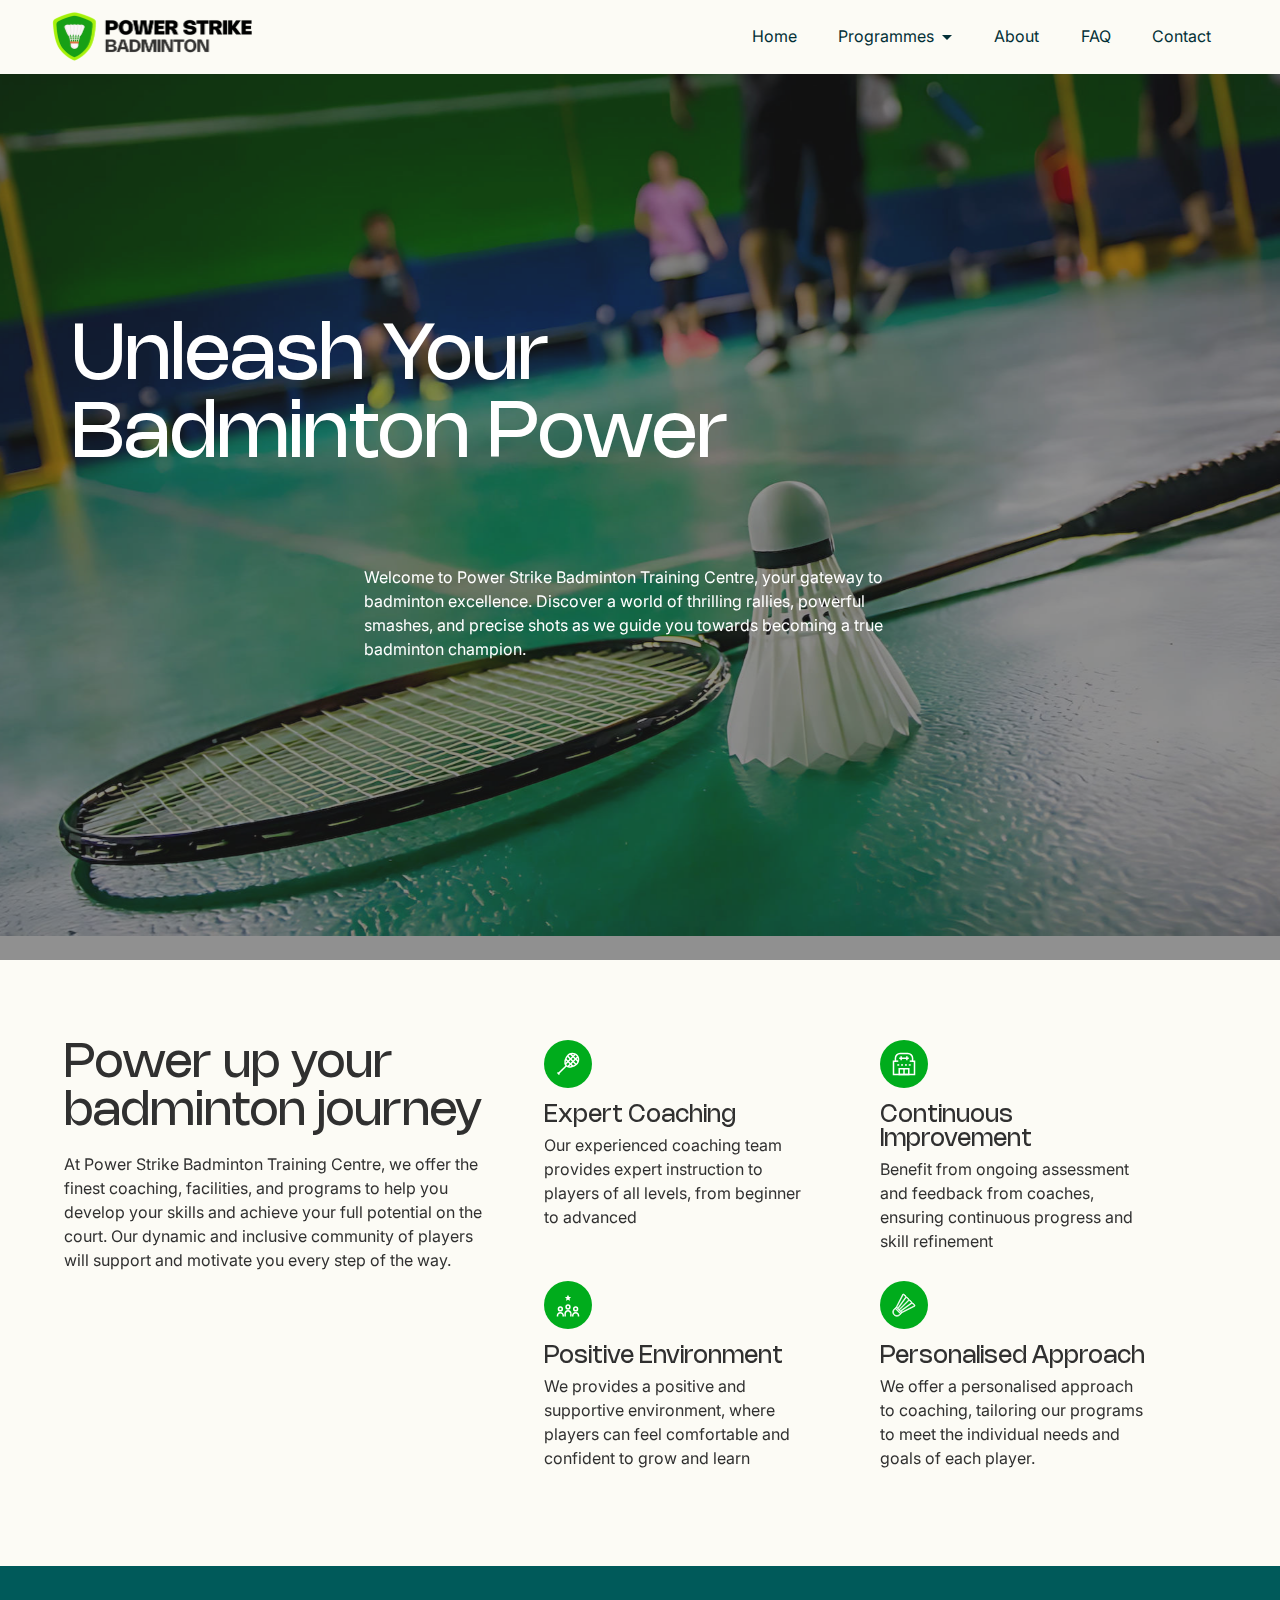
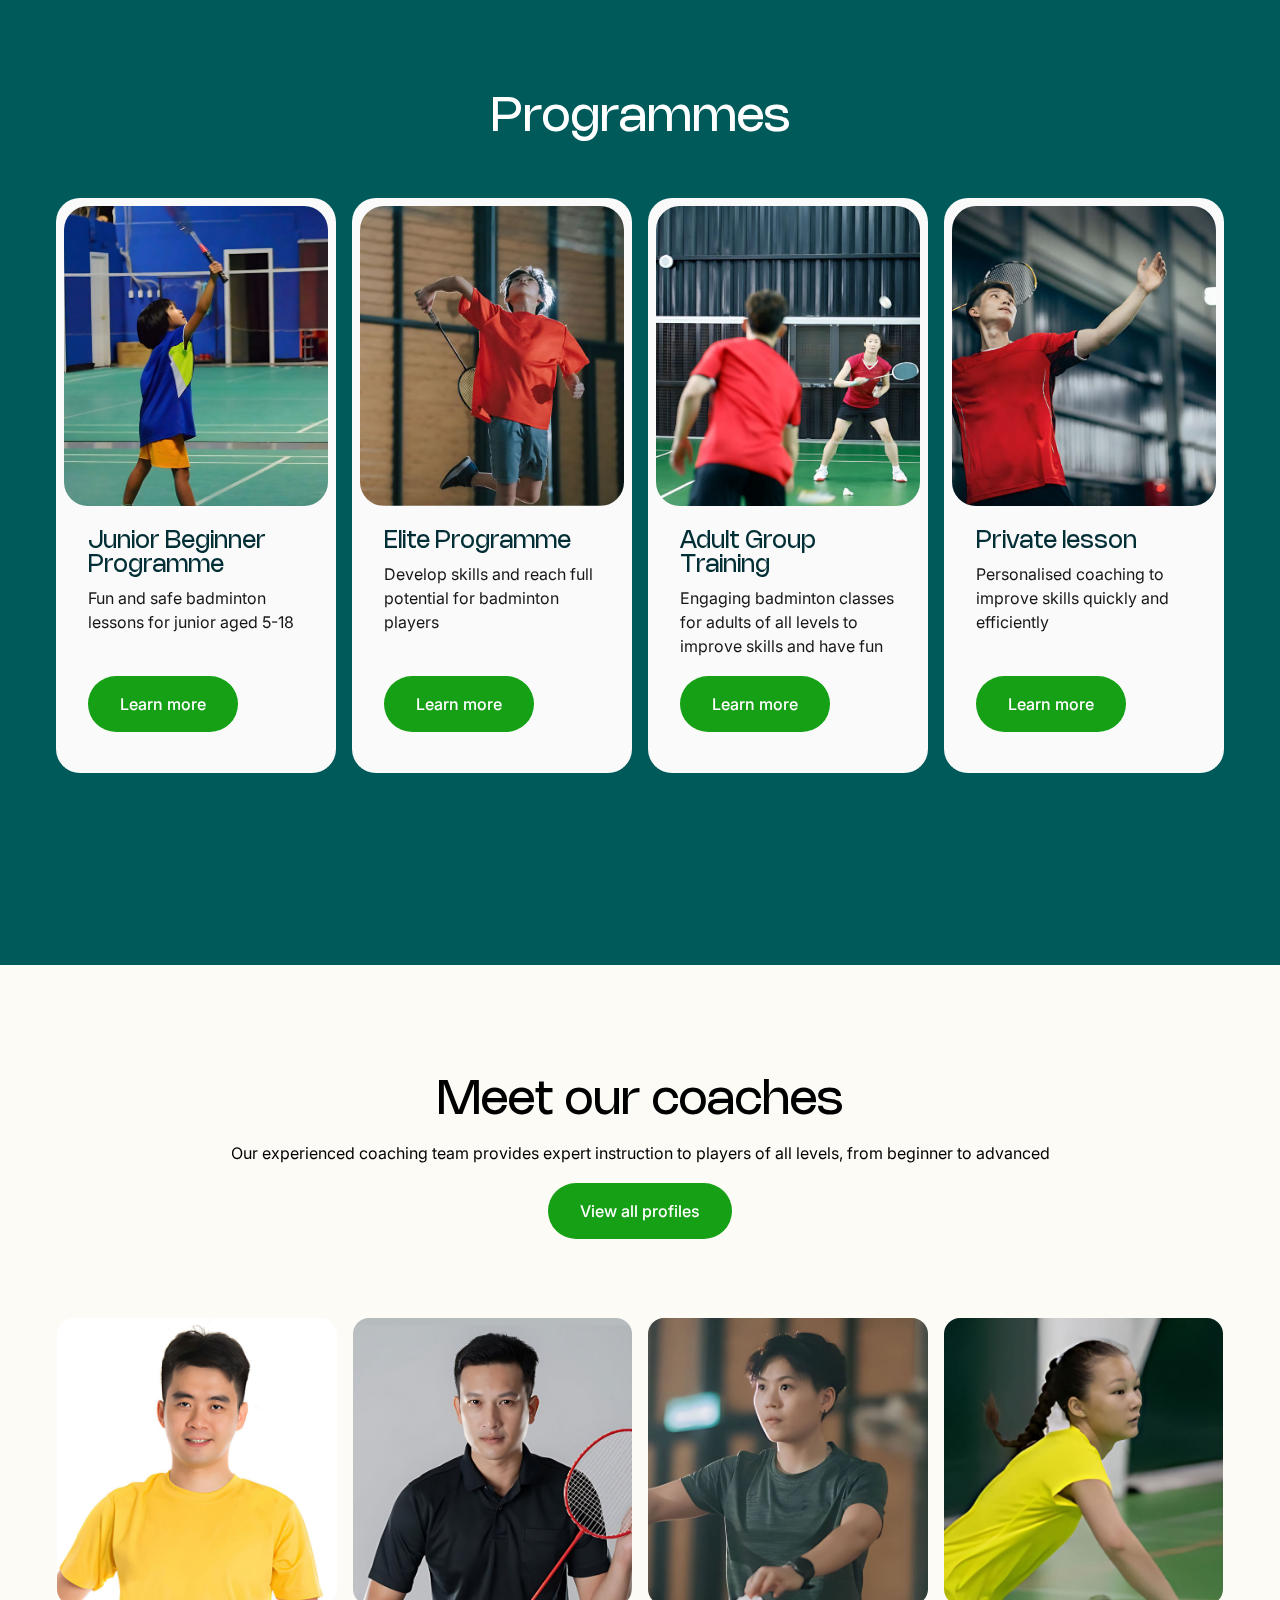
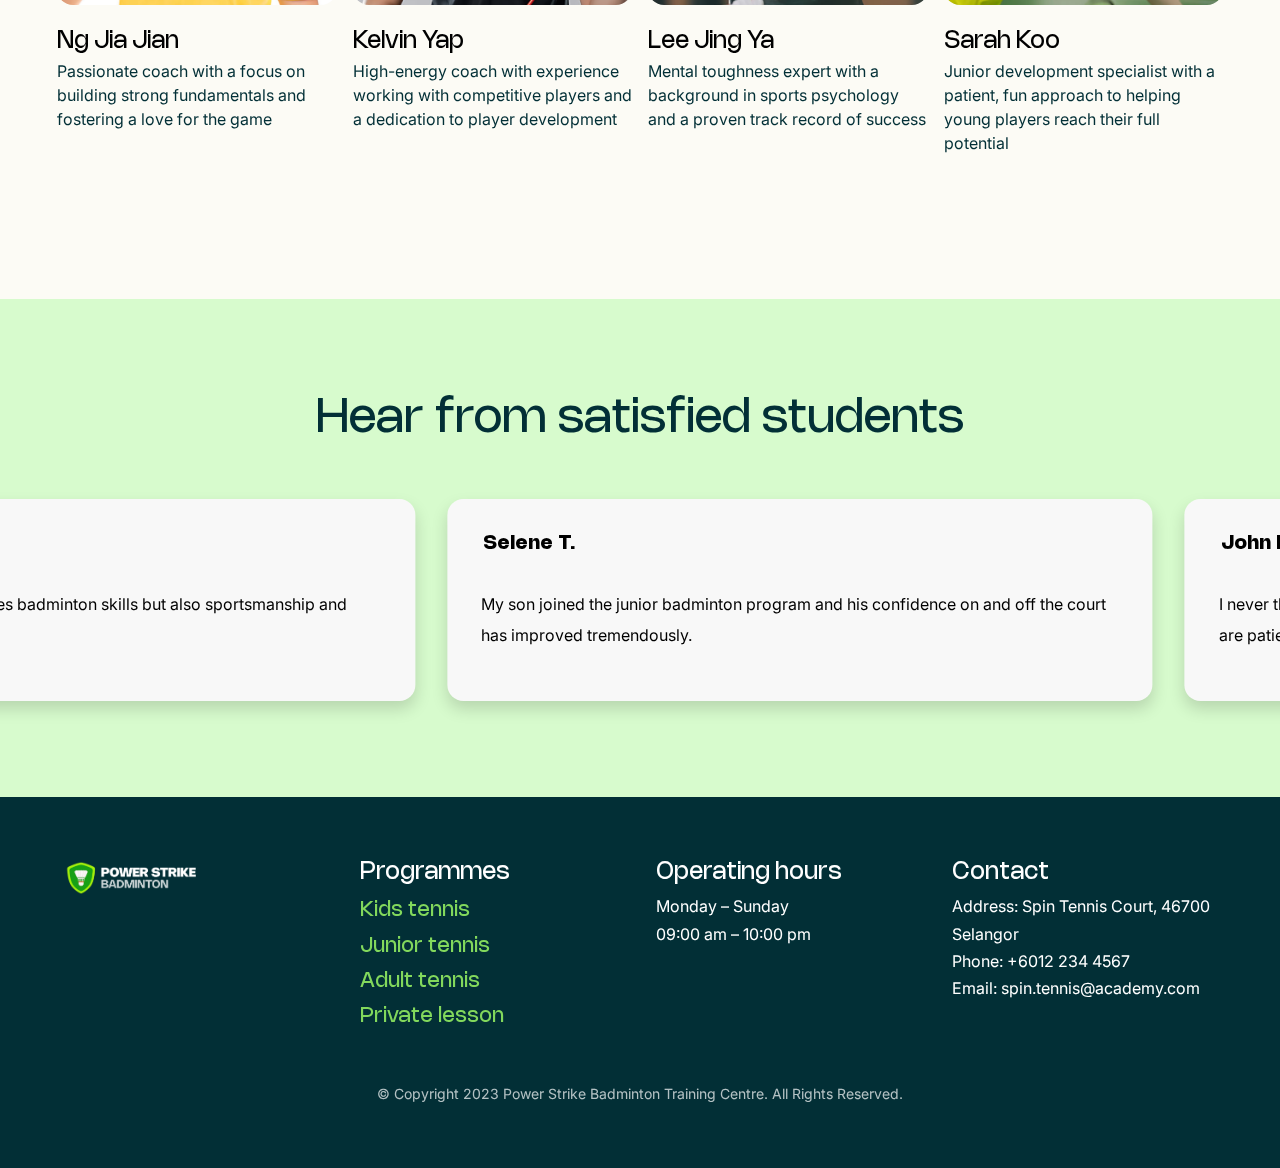
==== commit 997b8aa1: "create github pages" ====
--- a/index.html
+++ b/index.html
@@ -65,9 +65,9 @@
 }
 .btn-primary,
 .btn-primary:active {
-  background: linear-gradient(to bottom, #b1ef00 0 33.33333333%, #b1ef00 33.33333333%, #00AC1C 66.66666667%, #00AC1C 66.66666667% 100%) !important;
+  background: linear-gradient(to bottom, #15A016 0 33.33333333%, #15A016 33.33333333%, #0B4D23 66.66666667%, #0B4D23 66.66666667% 100%) !important;
   border: none !important;
-  color: #000000 !important;
+  color: #fff !important;
   background-position: top !important;
   background-size: 100% 300% !important;
 }
@@ -76,15 +76,14 @@
 .btn-primary.focus,
 .btn-primary.active {
   color: #ffffff !important;
-  background: linear-gradient(to bottom, #b1ef00 0 33.33333333%, #b1ef00 33.33333333%, #00AC1C 66.66666667%, #00AC1C 66.66666667% 100%) !important;
+  background: linear-gradient(to bottom, #15A016 0 33.33333333%, #15A016 33.33333333%, #0B4D23 66.66666667%, #0B4D23 66.66666667% 100%) !important;
   border: none !important;
   background-position: bottom !important;
   background-size: 100% 300% !important;
 }
 .cid-tD6SphtdWM .dropdown-item:hover,
 .cid-tD6SphtdWM .dropdown-item:focus {
-  background: #b1ef00 !important;
-  color: #022f36 !important;
+  background: #15A016 !important;
 }
 </style>
   <section data-bs-version="5.1" class="menu menu1 cid-tD6SphtdWM" once="menu" id="menu1-36">
@@ -109,7 +108,7 @@
                 </div>
             </button>
             <div class="collapse navbar-collapse" id="navbarSupportedContent">
-                <ul class="navbar-nav nav-dropdown nav-right" data-app-modern-menu="true"><li class="nav-item"><a class="nav-link link text-success display-7" href="index.html">Home</a></li><li class="nav-item dropdown open"><a class="nav-link link dropdown-toggle text-success show display-7" href="#" data-toggle="dropdown-submenu" data-bs-toggle="dropdown" data-bs-auto-close="outside" aria-expanded="true">Programmes</a><div class="dropdown-menu show" aria-labelledby="dropdown-338" data-bs-popper="none"><a class="dropdown-item text-success display-7" href="kids-tennis.html">Kids tennis</a><a class="dropdown-item text-success text-primary display-7" href="junior-tennis.html">Junior tennis</a><a class="dropdown-item text-success display-7" href="adult-tennis.html">Adult tennis</a><a class="dropdown-item text-success display-7" href="private-session.html">Private lesson</a></div></li><li class="nav-item"><a class="nav-link link text-success display-7" href="about.html">About</a></li>
+                <ul class="navbar-nav nav-dropdown nav-right" data-app-modern-menu="true"><li class="nav-item"><a class="nav-link link text-success display-7" href="index.html">Home</a></li><li class="nav-item dropdown"><a class="nav-link link dropdown-toggle text-success show display-7" href="#" data-toggle="dropdown-submenu" data-bs-toggle="dropdown" data-bs-auto-close="outside" aria-expanded="false">Programmes</a><div class="dropdown-menu show" aria-labelledby="dropdown-338" data-bs-popper="none"><a class="dropdown-item text-success text-primary display-7" href="junior-beginner-programme.html">Junior Beginner Programme</a><a class="dropdown-item text-success text-primary display-7" href="elite-programme.html">Elite Programme</a><a class="dropdown-item text-success text-primary display-7" href="adult-programme.html">Adult Group Training</a><a class="dropdown-item text-success text-primary display-7" href="private-lesson.html">Private lesson</a></div></li><li class="nav-item"><a class="nav-link link text-success display-7" href="about.html">About</a></li>
                     
                     <li class="nav-item"><a class="nav-link link text-success text-primary display-7" href="faq.html">FAQ</a></li>
                     <li class="nav-item"><a class="nav-link link text-success display-7" href="contact.html">Contact</a></li></ul>
@@ -358,7 +357,7 @@
     <div class="container">
         <h4 class="mbr-section-title mbr-fonts-style display-2">Hear from satisfied students
         </h4>
-        <div class="embla" data-skip-snaps="true" data-align="center" data-contain-scroll="trimSnaps" data-loop="true" data-auto-play-interval="5" data-draggable="true">
+        <div class="embla" data-skip-snaps="true" data-align="center" data-contain-scroll="trimSnaps" data-loop="true" data-auto-play="true" data-auto-play-interval="5" data-draggable="true">
             <div class="embla__viewport container">
                 <div class="embla__container">
                     
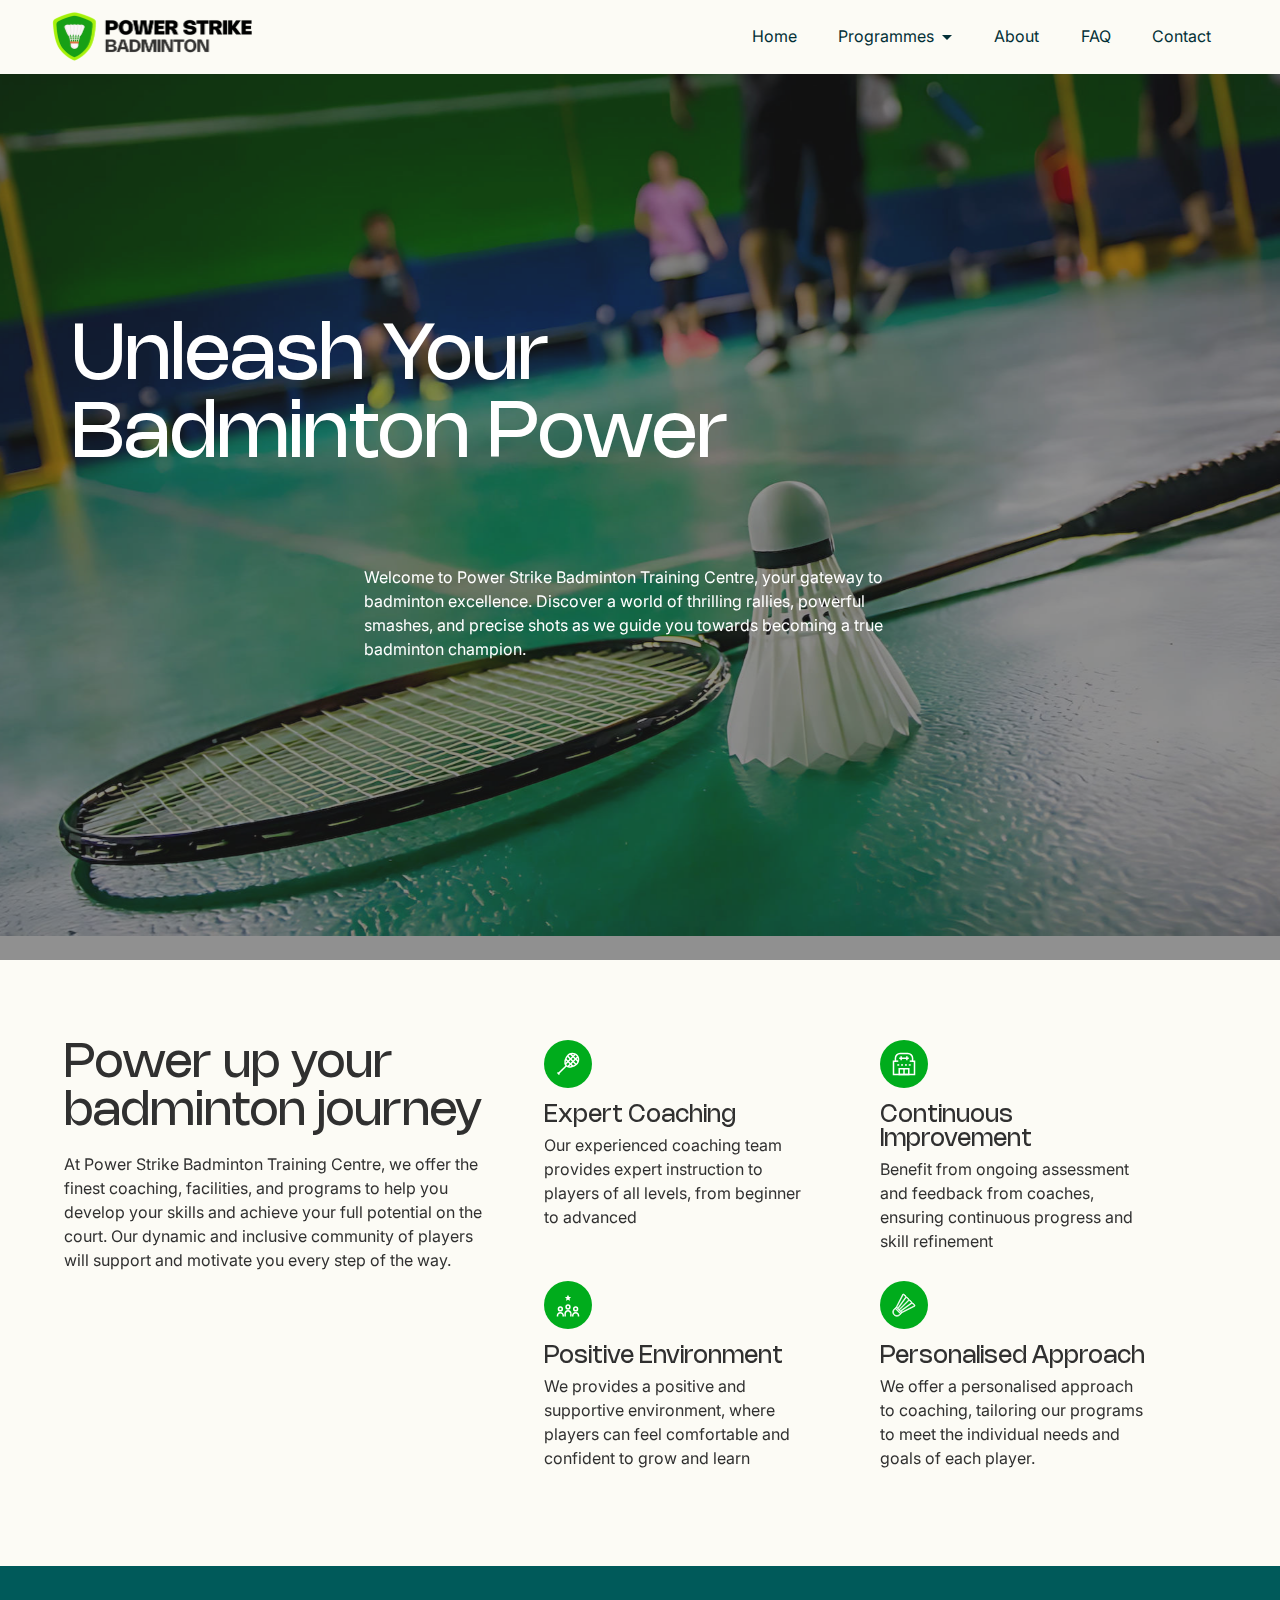
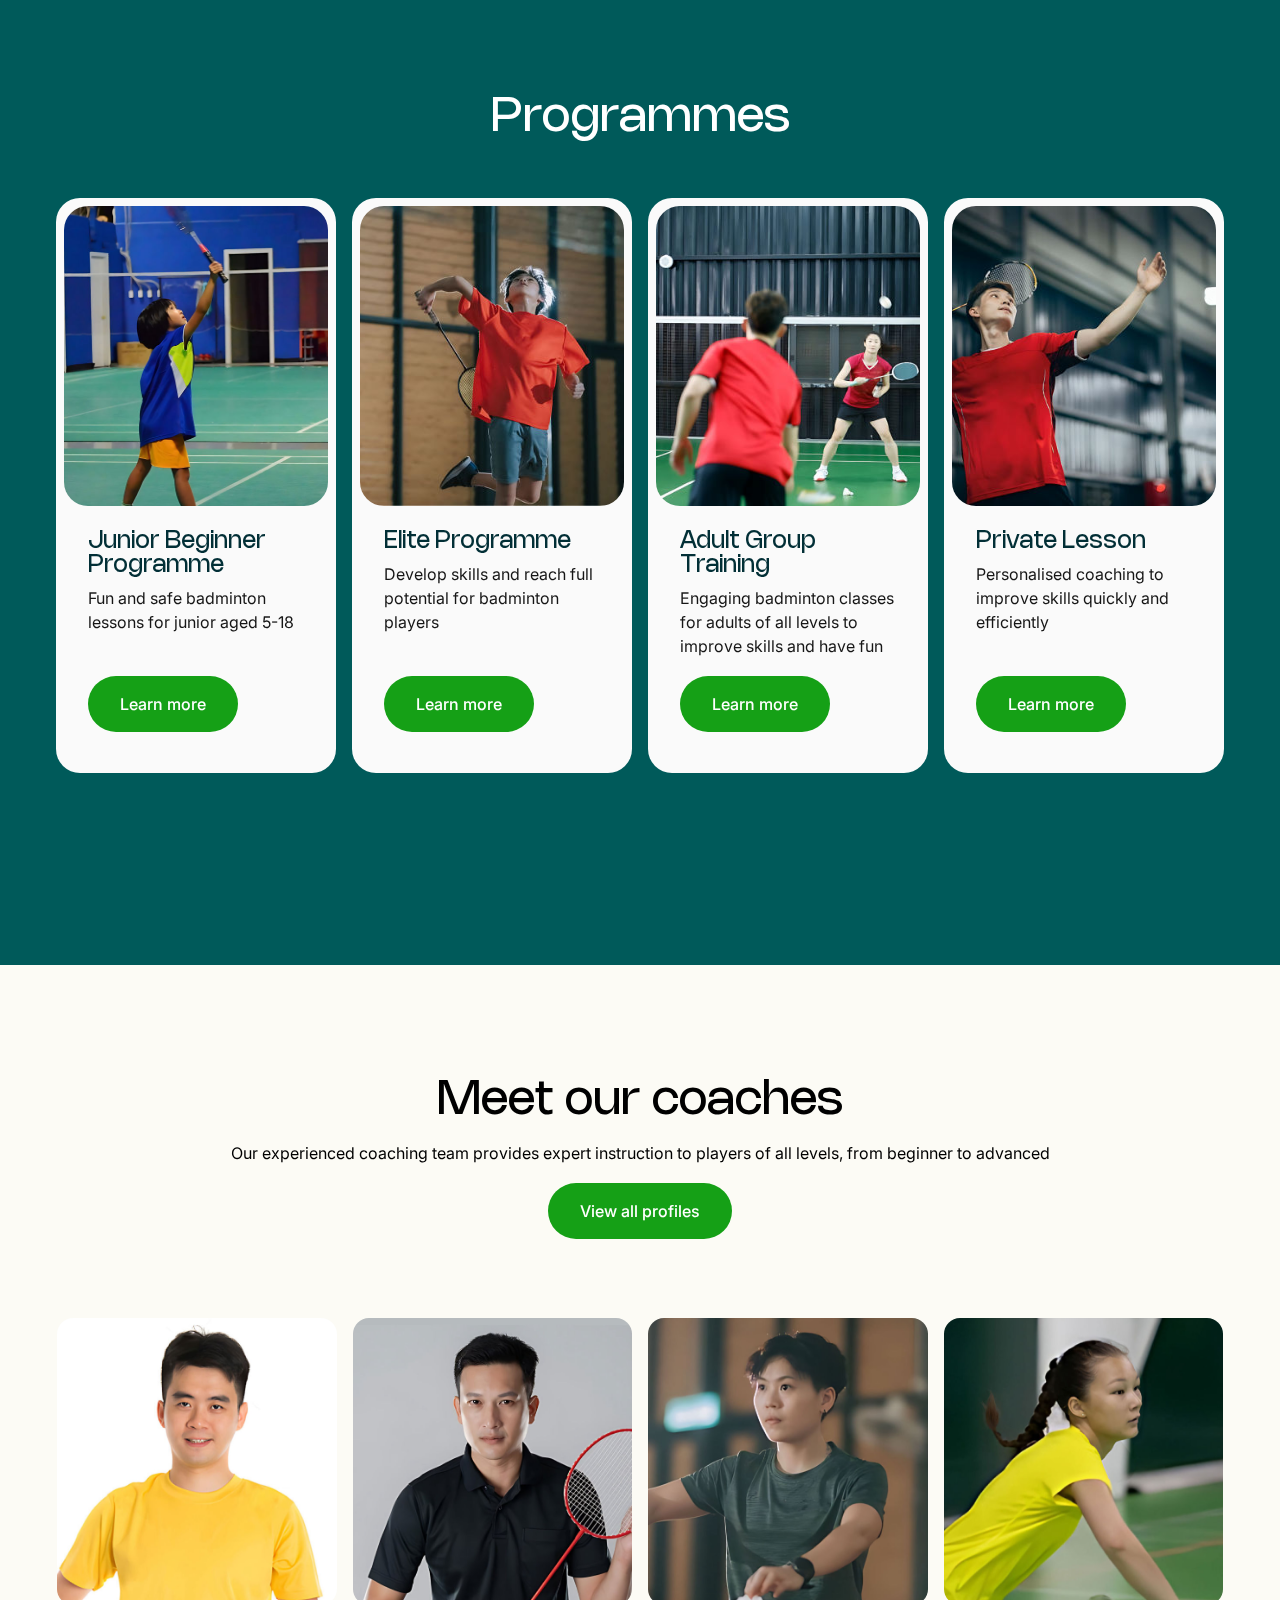
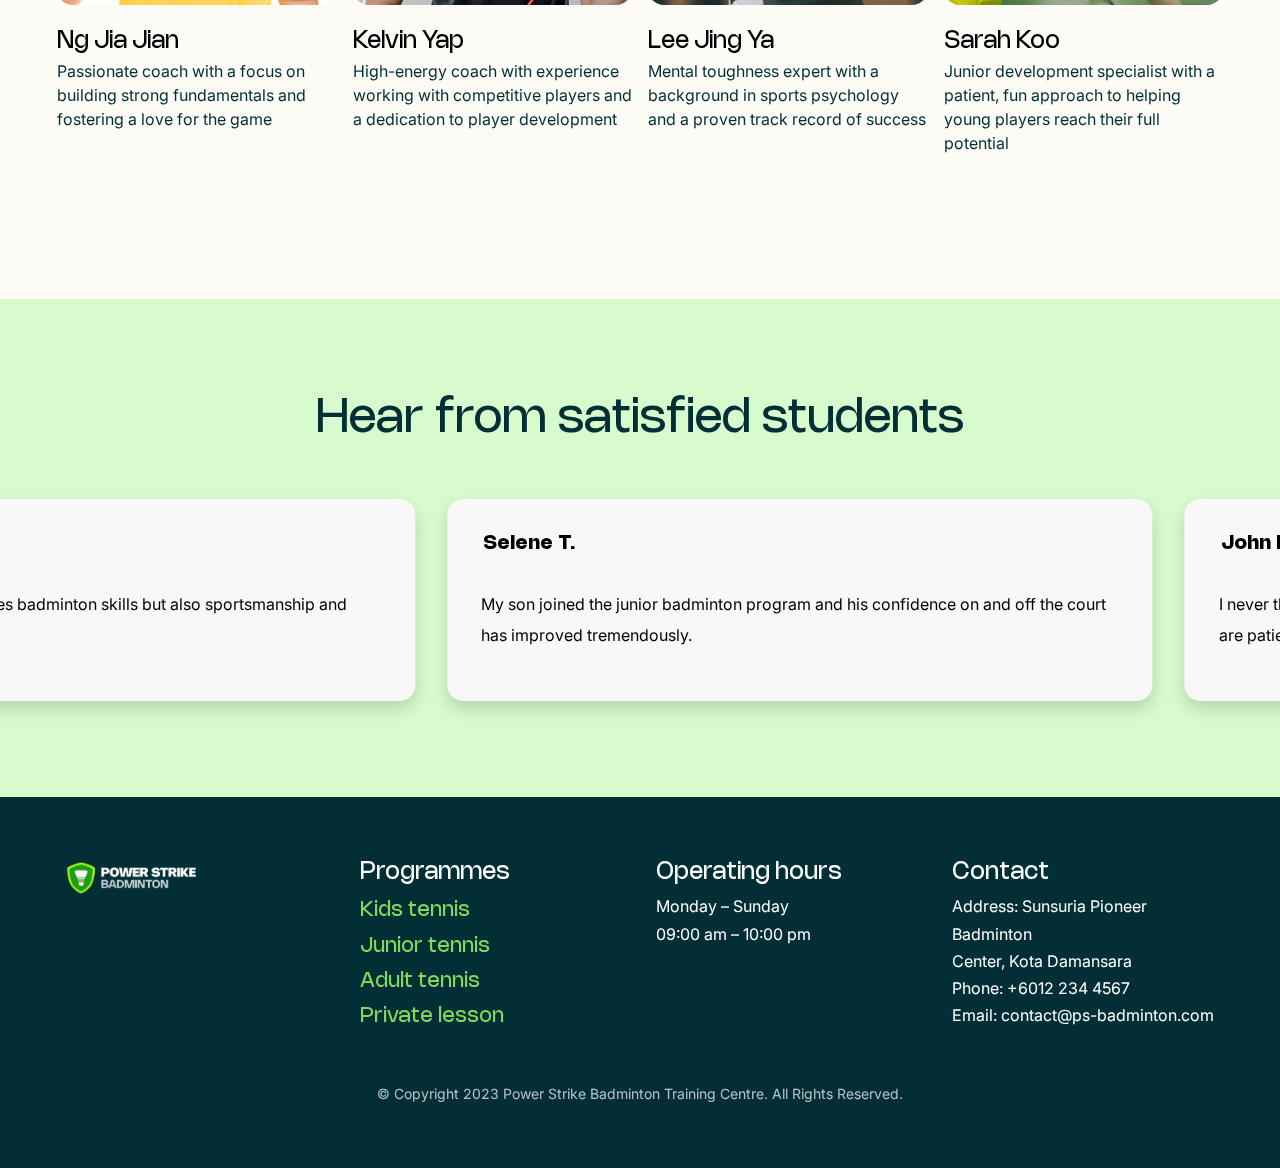
==== commit 943defcb: "create github pages" ====
--- a/index.html
+++ b/index.html
@@ -108,7 +108,7 @@
                 </div>
             </button>
             <div class="collapse navbar-collapse" id="navbarSupportedContent">
-                <ul class="navbar-nav nav-dropdown nav-right" data-app-modern-menu="true"><li class="nav-item"><a class="nav-link link text-success display-7" href="index.html">Home</a></li><li class="nav-item dropdown"><a class="nav-link link dropdown-toggle text-success show display-7" href="#" data-toggle="dropdown-submenu" data-bs-toggle="dropdown" data-bs-auto-close="outside" aria-expanded="false">Programmes</a><div class="dropdown-menu show" aria-labelledby="dropdown-338" data-bs-popper="none"><a class="dropdown-item text-success text-primary display-7" href="junior-beginner-programme.html">Junior Beginner Programme</a><a class="dropdown-item text-success text-primary display-7" href="elite-programme.html">Elite Programme</a><a class="dropdown-item text-success text-primary display-7" href="adult-programme.html">Adult Group Training</a><a class="dropdown-item text-success text-primary display-7" href="private-lesson.html">Private lesson</a></div></li><li class="nav-item"><a class="nav-link link text-success display-7" href="about.html">About</a></li>
+                <ul class="navbar-nav nav-dropdown nav-right" data-app-modern-menu="true"><li class="nav-item"><a class="nav-link link text-success display-7" href="index.html">Home</a></li><li class="nav-item dropdown"><a class="nav-link link dropdown-toggle text-success show display-7" href="#" data-toggle="dropdown-submenu" data-bs-toggle="dropdown" data-bs-auto-close="outside" aria-expanded="false">Programmes</a><div class="dropdown-menu show" aria-labelledby="dropdown-338" data-bs-popper="none"><a class="dropdown-item text-success text-primary display-7" href="junior-beginner-programme.html">Junior Beginner Programme</a><a class="dropdown-item text-success text-primary display-7" href="elite-programme.html">Elite Programme</a><a class="dropdown-item text-success text-primary display-7" href="adult-programme.html">Adult Group Training</a><a class="dropdown-item text-success text-primary display-7" href="private-lesson.html">Private Lesson</a></div></li><li class="nav-item"><a class="nav-link link text-success display-7" href="about.html">About</a></li>
                     
                     <li class="nav-item"><a class="nav-link link text-success text-primary display-7" href="faq.html">FAQ</a></li>
                     <li class="nav-item"><a class="nav-link link text-success display-7" href="contact.html">Contact</a></li></ul>
@@ -223,7 +223,7 @@
                         <h6 class="item-subtitle mbr-fonts-style mt-1 display-7">Fun and safe badminton lessons for junior aged 5-18</h6>
                         
                     </div>
-                    <div class="mbr-section-btn align-left item-footer mt-2"><a href="kids-tennis.html" class="btn btn-lg btn-primary item-btn display-7" target="_blank">Learn more</a></div>
+                    <div class="mbr-section-btn align-left item-footer mt-2"><a href="junior-beginner-programme.html" class="btn btn-lg btn-primary item-btn display-7" target="_blank">Learn more</a></div>
                 </div>
             </div><div class="item features-image сol-12 col-md-6 col-lg-3">
                 <div class="item-wrapper">
@@ -235,7 +235,7 @@
                         <h6 class="item-subtitle mbr-fonts-style mt-1 display-7">Develop skills and reach full potential for badminton players</h6>
                         
                     </div>
-                    <div class="mbr-section-btn align-left item-footer mt-2"><a href="Junior Tennis.html" class="btn btn-lg btn-primary item-btn display-7" target="_blank">Learn more</a></div>
+                    <div class="mbr-section-btn align-left item-footer mt-2"><a href="elite-programme.html" class="btn btn-lg btn-primary item-btn display-7" target="_blank">Learn more</a></div>
                 </div>
             </div>
             <div class="item features-image сol-12 col-md-6 col-lg-3">
@@ -248,7 +248,7 @@
                         <h6 class="item-subtitle mbr-fonts-style mt-1 display-7">Engaging badminton classes for adults of all levels to improve skills and have fun</h6>
                         
                     </div>
-                    <div class="mbr-section-btn align-left item-footer mt-2"><a href="adult-tennis.html" class="btn btn-lg item-btn btn-primary display-7" target="_blank">Learn more</a></div>
+                    <div class="mbr-section-btn align-left item-footer mt-2"><a href="adult-programme.html" class="btn btn-lg item-btn btn-primary display-7" target="_blank">Learn more</a></div>
                 </div>
             </div>
             <div class="item features-image сol-12 col-md-6 col-lg-3">
@@ -257,11 +257,11 @@
                         <img src="assets/images/getpaidstock-7-550x367.jpg" alt="" data-slide-to="2" data-bs-slide-to="2">
                     </div>
                     <div class="item-content align-left">
-                        <h5 class="item-title mbr-fonts-style display-5">Private lesson</h5>
+                        <h5 class="item-title mbr-fonts-style display-5">Private Lesson</h5>
                         <h6 class="item-subtitle mbr-fonts-style mt-1 display-7">Personalised coaching to improve skills quickly and efficiently</h6>
                         
                     </div>
-                    <div class="mbr-section-btn align-left item-footer mt-2"><a href="private-session.html" class="btn btn-lg btn-primary item-btn display-7" target="_blank">Learn more</a></div>
+                    <div class="mbr-section-btn align-left item-footer mt-2"><a href="private-lesson.html" class="btn btn-lg btn-primary item-btn display-7" target="_blank">Learn more</a></div>
                 </div>
             </div>
         </div>
@@ -452,9 +452,9 @@
                 <h5 class="mbr-section-subtitle mbr-fonts-style mb-2 display-5">
                     Contact</h5>
                 <ul class="list mbr-fonts-style display-7">
-                    <li class="mbr-text item-wrap">Address: Spin Tennis Court, 46700 Selangor</li>
+                    <li class="mbr-text item-wrap">Address: Sunsuria Pioneer Badminton</li><li class="mbr-text item-wrap">Center, Kota Damansara</li>
                     <li class="mbr-text item-wrap">Phone: +6012 234 4567</li>
-                    <li class="mbr-text item-wrap"><span style="font-size: 1rem;">Email: spin.tennis@academy.com</span><br></li>
+                    <li class="mbr-text item-wrap"><span style="font-size: 1rem;">Email: contact@ps-badminton.com</span><br></li>
                 </ul>
             </div>
             <div class="col-12 mt-5">
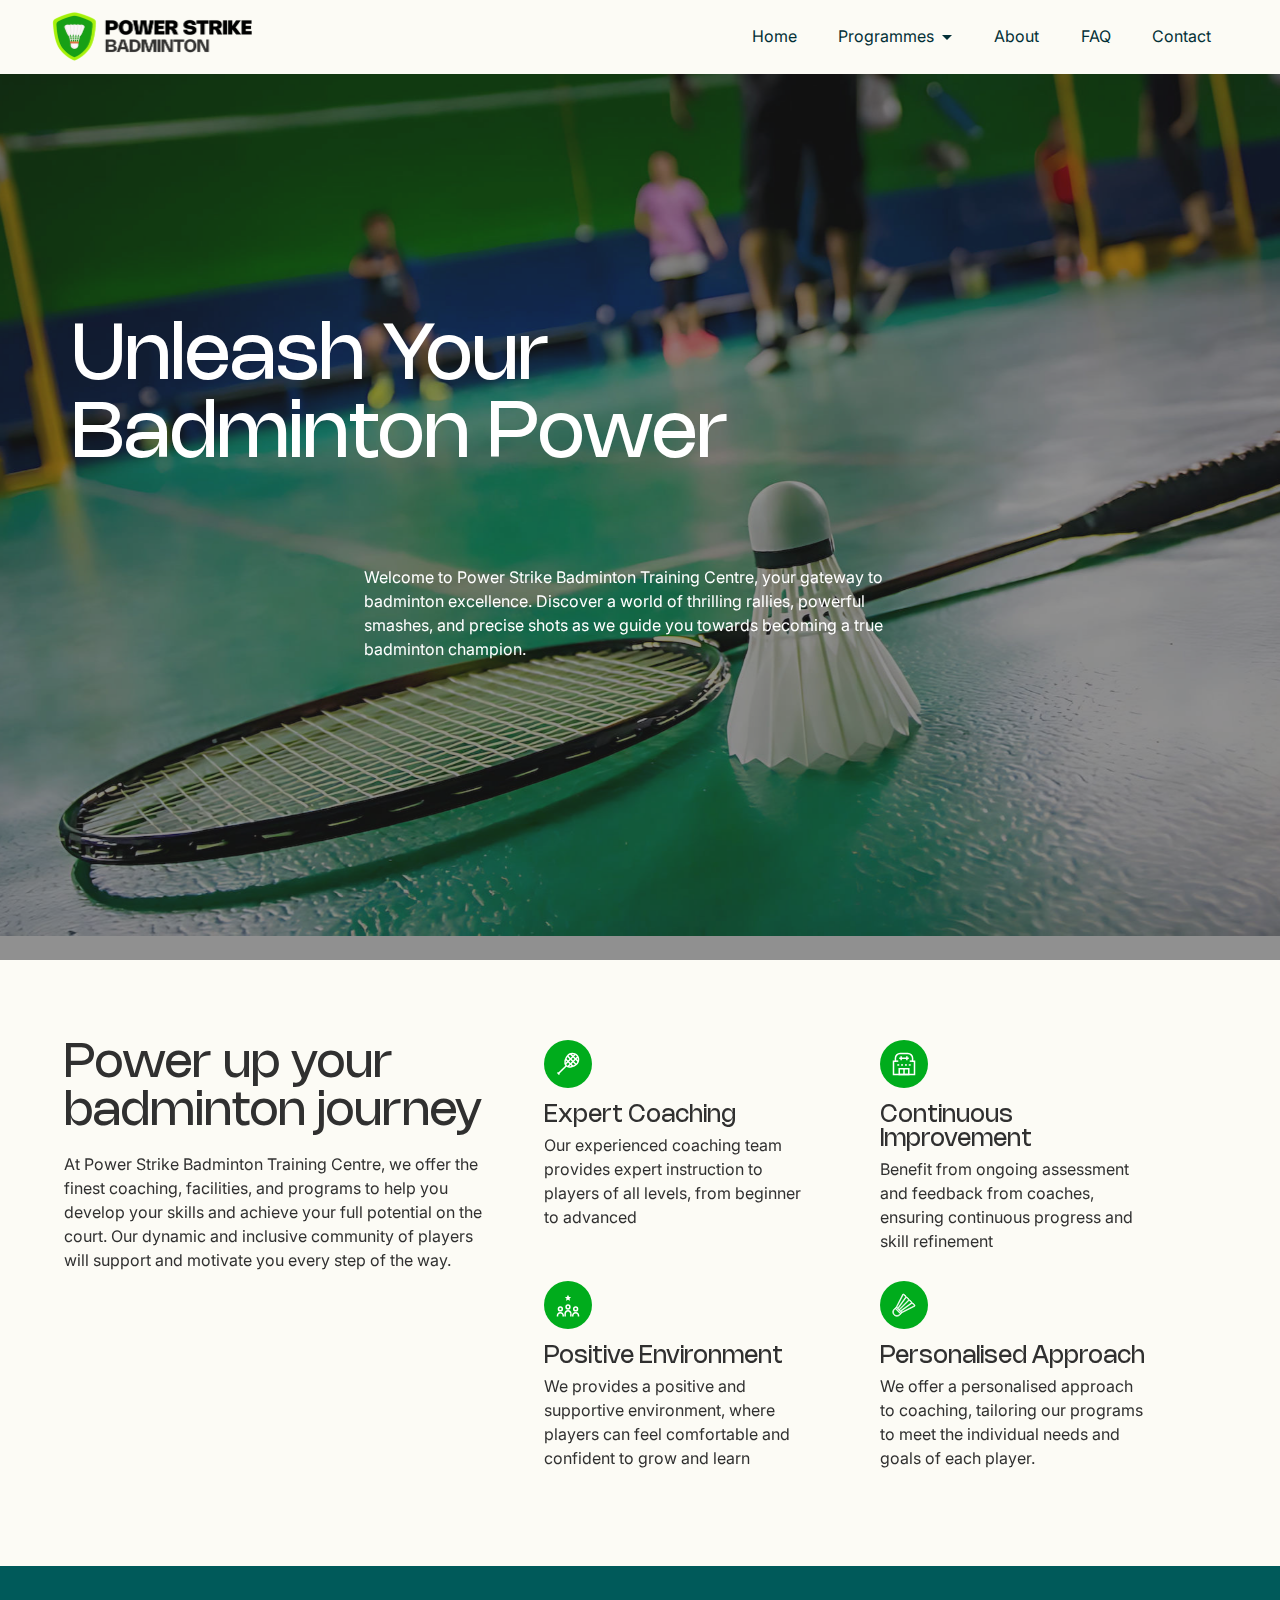
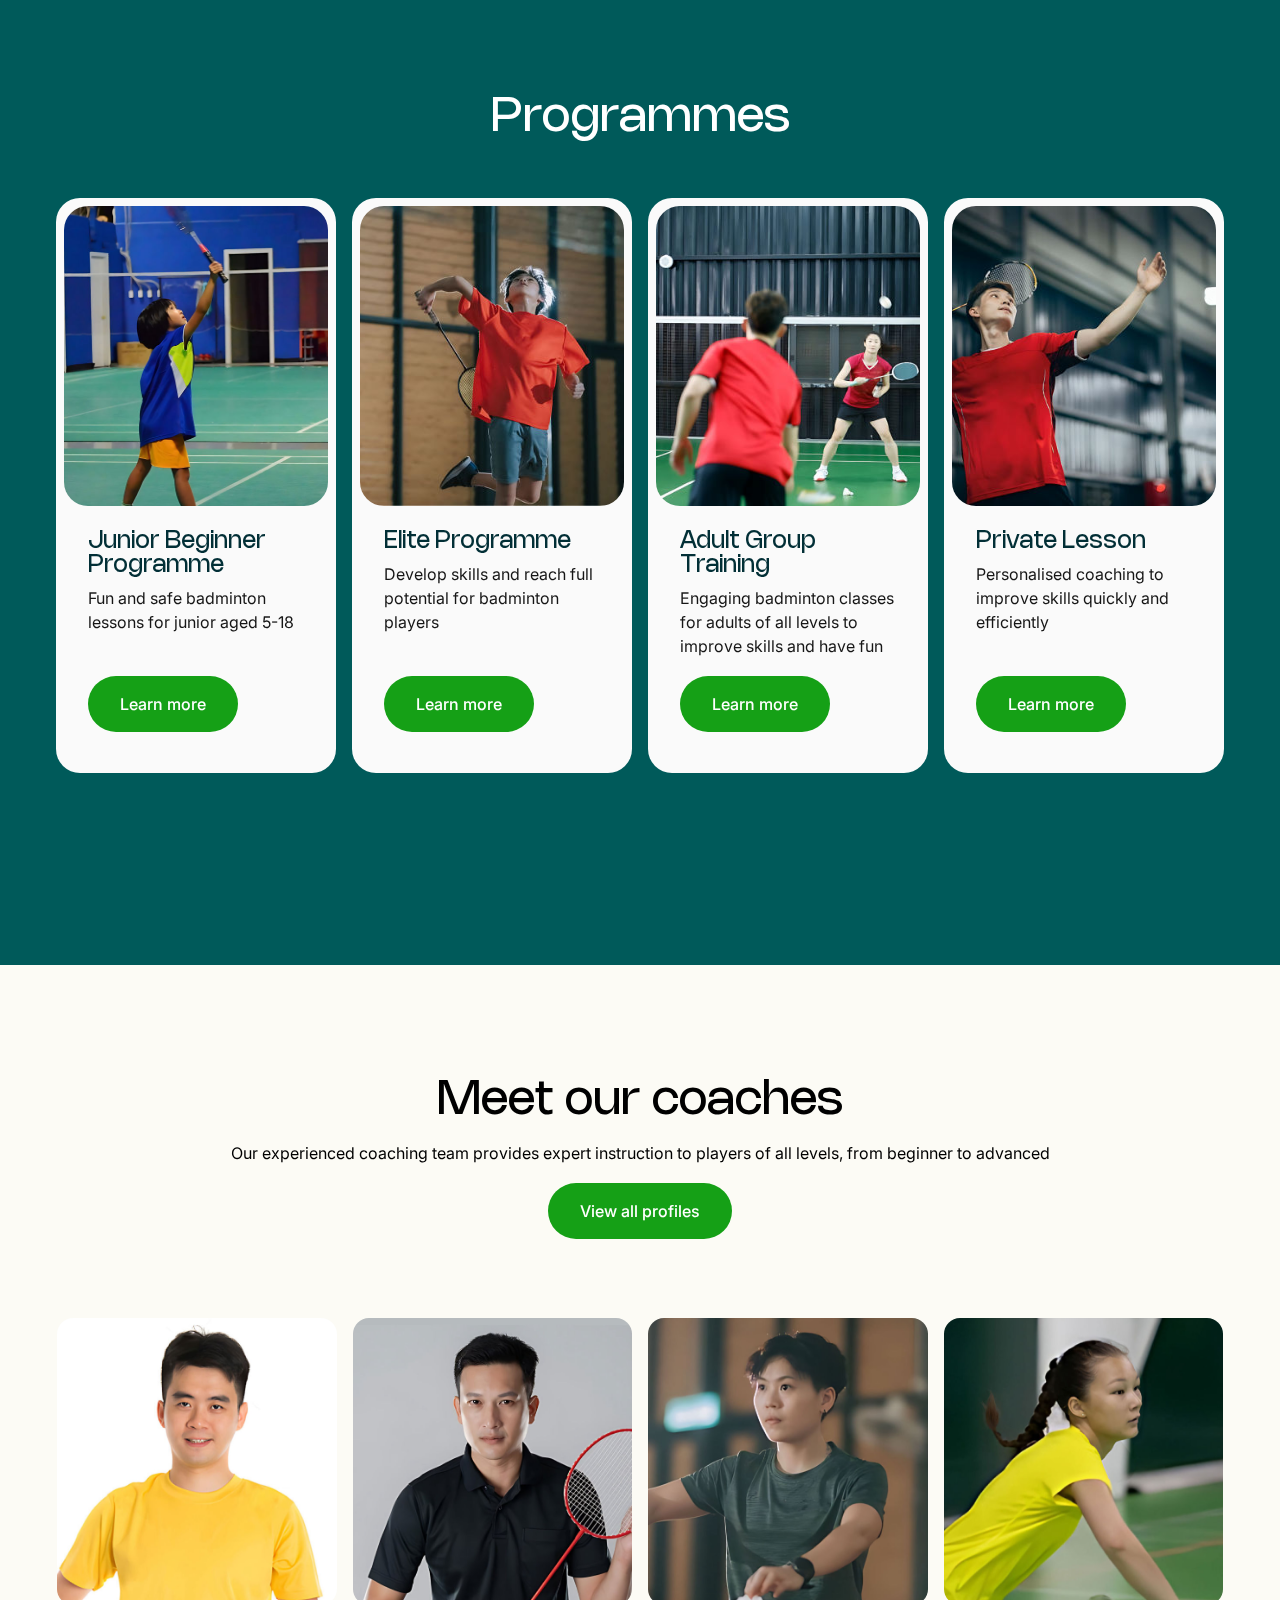
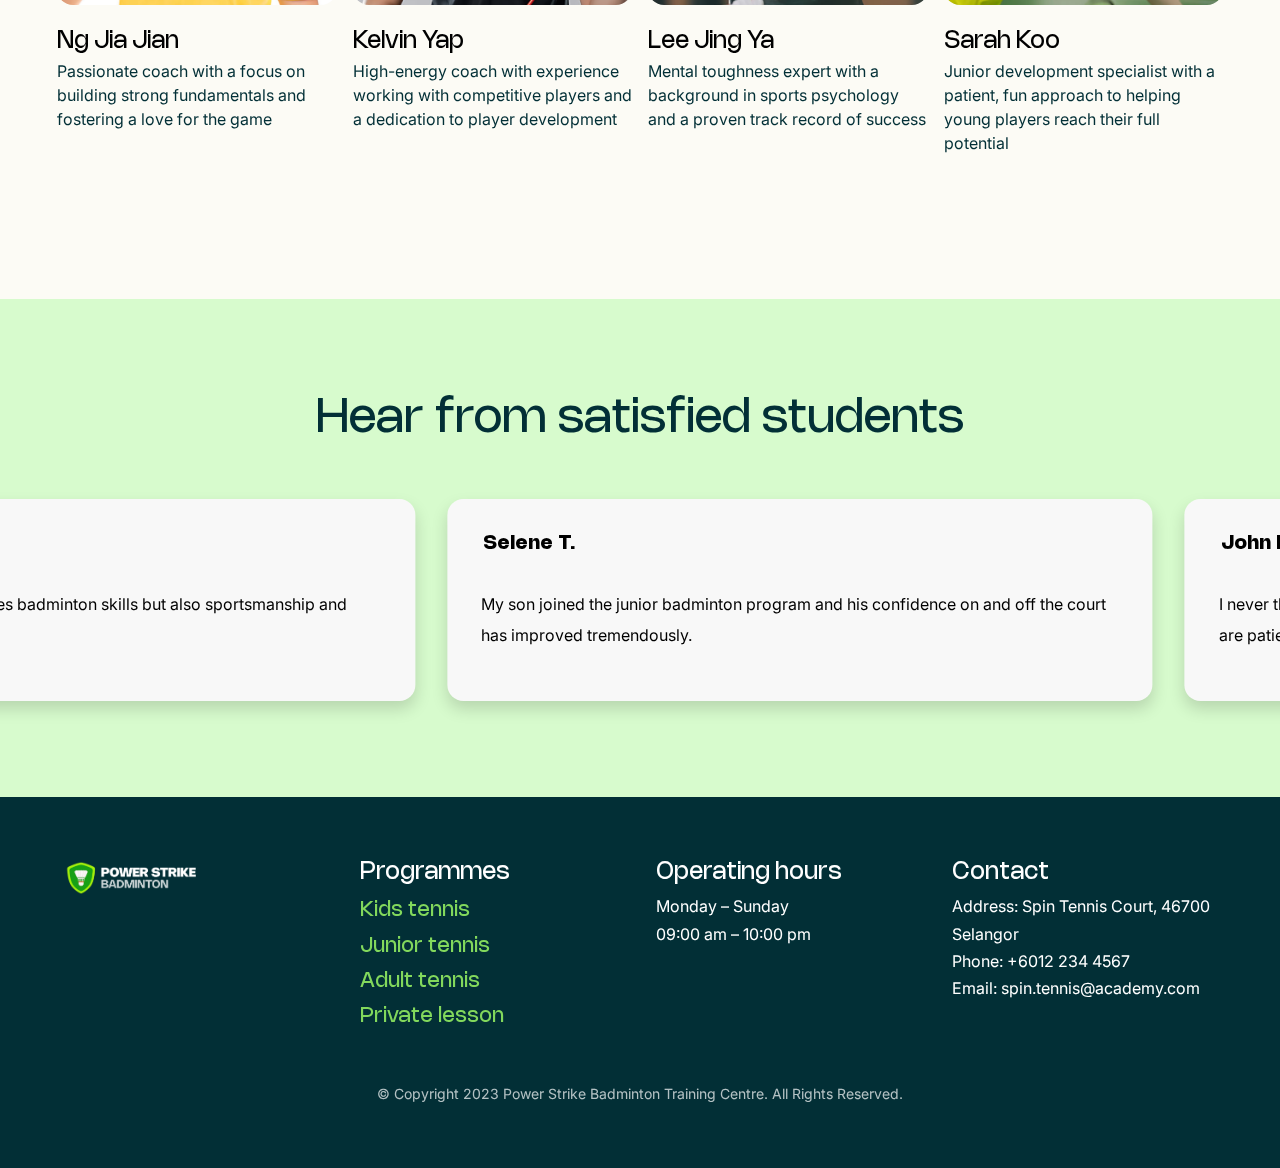
==== commit e80f9141: "create github pages" ====
--- a/index.html
+++ b/index.html
@@ -452,9 +452,9 @@
                 <h5 class="mbr-section-subtitle mbr-fonts-style mb-2 display-5">
                     Contact</h5>
                 <ul class="list mbr-fonts-style display-7">
-                    <li class="mbr-text item-wrap">Address: Sunsuria Pioneer Badminton</li><li class="mbr-text item-wrap">Center, Kota Damansara</li>
+                    <li class="mbr-text item-wrap">Address: Spin Tennis Court, 46700 Selangor</li>
                     <li class="mbr-text item-wrap">Phone: +6012 234 4567</li>
-                    <li class="mbr-text item-wrap"><span style="font-size: 1rem;">Email: contact@ps-badminton.com</span><br></li>
+                    <li class="mbr-text item-wrap"><span style="font-size: 1rem;">Email: spin.tennis@academy.com</span><br></li>
                 </ul>
             </div>
             <div class="col-12 mt-5">
--- a/assets/mobirise/css/mbr-additional.css
+++ b/assets/mobirise/css/mbr-additional.css
@@ -4087,12 +4087,12 @@
 .cid-tCVnHw5tiv .mbr-section-btn .btn {
   width: 100%;
 }
-.cid-tCVurqq3x6 {
+.cid-tGATVdm3Gj {
   padding-top: 5rem;
   padding-bottom: 5rem;
   background-color: #005a5a;
 }
-.cid-tCVurqq3x6 form .form-control {
+.cid-tGATVdm3Gj form .form-control {
   border-radius: 0.5rem;
   border-color: #FFFFFF !important;
   webkit-box-shadow: none;
@@ -4101,10 +4101,10 @@
   color: #FFFFFF;
   background: transparent;
 }
-.cid-tCVurqq3x6 form .form-control:focus {
+.cid-tGATVdm3Gj form .form-control:focus {
   border-color: #595959 !important;
 }
-.cid-tCVurqq3x6 .form-container {
+.cid-tGATVdm3Gj .form-container {
   display: grid;
   grid-auto-columns: 1fr;
   grid-column-gap: 32px;
@@ -4118,56 +4118,56 @@
   margin: 0 auto;
 }
 @media (max-width: 991px) {
-  .cid-tCVurqq3x6 .form-container {
+  .cid-tGATVdm3Gj .form-container {
     grid-template-columns: 100%;
   }
 }
 @media (max-width: 575px) {
-  .cid-tCVurqq3x6 .form-container {
+  .cid-tGATVdm3Gj .form-container {
     padding-right: 24px;
     padding-left: 24px;
   }
 }
-.cid-tCVurqq3x6 .mbr-overlay {
+.cid-tGATVdm3Gj .mbr-overlay {
   background-color: #ffffff;
   opacity: 0.3;
 }
-.cid-tCVurqq3x6 form .mbr-section-btn {
+.cid-tGATVdm3Gj form .mbr-section-btn {
   text-align: left;
   width: auto;
 }
-.cid-tCVurqq3x6 form .mbr-section-btn .btn {
+.cid-tGATVdm3Gj form .mbr-section-btn .btn {
   display: inline-flex;
 }
 @media (max-width: 991px) {
-  .cid-tCVurqq3x6 form .mbr-section-btn .btn {
+  .cid-tGATVdm3Gj form .mbr-section-btn .btn {
     width: 100%;
   }
 }
-.cid-tCVurqq3x6 .form-group {
+.cid-tGATVdm3Gj .form-group {
   margin-bottom: 20px;
 }
-.cid-tCVurqq3x6 .mbr-section-title {
+.cid-tGATVdm3Gj .mbr-section-title {
   color: #FFFFFF;
 }
-.cid-tCVurqq3x6 .container-fluid {
+.cid-tGATVdm3Gj .container-fluid {
   padding-left: 12px;
   padding-right: 12px;
 }
 @media (min-width: 768px) {
-  .cid-tCVurqq3x6 .container-fluid {
+  .cid-tGATVdm3Gj .container-fluid {
     padding-left: 16px;
     padding-right: 16px;
   }
 }
-.cid-tCVurqq3x6 form .row {
+.cid-tGATVdm3Gj form .row {
   margin: 0;
 }
-.cid-tCVurqq3x6 .form-control,
-.cid-tCVurqq3x6 form .btn {
+.cid-tGATVdm3Gj .form-control,
+.cid-tGATVdm3Gj form .btn {
   min-height: 64px;
 }
-.cid-tCVurqq3x6 .form-textarea {
+.cid-tGATVdm3Gj .form-textarea {
   min-height: 104px;
   padding: 31px 24px;
 }
--- a/assets/mobirise/css/mbr-additional.css
+++ b/assets/mobirise/css/mbr-additional.css
@@ -4087,12 +4087,12 @@
 .cid-tCVnHw5tiv .mbr-section-btn .btn {
   width: 100%;
 }
-.cid-tCVurqq3x6 {
+.cid-tGATVdm3Gj {
   padding-top: 5rem;
   padding-bottom: 5rem;
   background-color: #005a5a;
 }
-.cid-tCVurqq3x6 form .form-control {
+.cid-tGATVdm3Gj form .form-control {
   border-radius: 0.5rem;
   border-color: #FFFFFF !important;
   webkit-box-shadow: none;
@@ -4101,10 +4101,10 @@
   color: #FFFFFF;
   background: transparent;
 }
-.cid-tCVurqq3x6 form .form-control:focus {
+.cid-tGATVdm3Gj form .form-control:focus {
   border-color: #595959 !important;
 }
-.cid-tCVurqq3x6 .form-container {
+.cid-tGATVdm3Gj .form-container {
   display: grid;
   grid-auto-columns: 1fr;
   grid-column-gap: 32px;
@@ -4118,56 +4118,56 @@
   margin: 0 auto;
 }
 @media (max-width: 991px) {
-  .cid-tCVurqq3x6 .form-container {
+  .cid-tGATVdm3Gj .form-container {
     grid-template-columns: 100%;
   }
 }
 @media (max-width: 575px) {
-  .cid-tCVurqq3x6 .form-container {
+  .cid-tGATVdm3Gj .form-container {
     padding-right: 24px;
     padding-left: 24px;
   }
 }
-.cid-tCVurqq3x6 .mbr-overlay {
+.cid-tGATVdm3Gj .mbr-overlay {
   background-color: #ffffff;
   opacity: 0.3;
 }
-.cid-tCVurqq3x6 form .mbr-section-btn {
+.cid-tGATVdm3Gj form .mbr-section-btn {
   text-align: left;
   width: auto;
 }
-.cid-tCVurqq3x6 form .mbr-section-btn .btn {
+.cid-tGATVdm3Gj form .mbr-section-btn .btn {
   display: inline-flex;
 }
 @media (max-width: 991px) {
-  .cid-tCVurqq3x6 form .mbr-section-btn .btn {
+  .cid-tGATVdm3Gj form .mbr-section-btn .btn {
     width: 100%;
   }
 }
-.cid-tCVurqq3x6 .form-group {
+.cid-tGATVdm3Gj .form-group {
   margin-bottom: 20px;
 }
-.cid-tCVurqq3x6 .mbr-section-title {
+.cid-tGATVdm3Gj .mbr-section-title {
   color: #FFFFFF;
 }
-.cid-tCVurqq3x6 .container-fluid {
+.cid-tGATVdm3Gj .container-fluid {
   padding-left: 12px;
   padding-right: 12px;
 }
 @media (min-width: 768px) {
-  .cid-tCVurqq3x6 .container-fluid {
+  .cid-tGATVdm3Gj .container-fluid {
     padding-left: 16px;
     padding-right: 16px;
   }
 }
-.cid-tCVurqq3x6 form .row {
+.cid-tGATVdm3Gj form .row {
   margin: 0;
 }
-.cid-tCVurqq3x6 .form-control,
-.cid-tCVurqq3x6 form .btn {
+.cid-tGATVdm3Gj .form-control,
+.cid-tGATVdm3Gj form .btn {
   min-height: 64px;
 }
-.cid-tCVurqq3x6 .form-textarea {
+.cid-tGATVdm3Gj .form-textarea {
   min-height: 104px;
   padding: 31px 24px;
 }
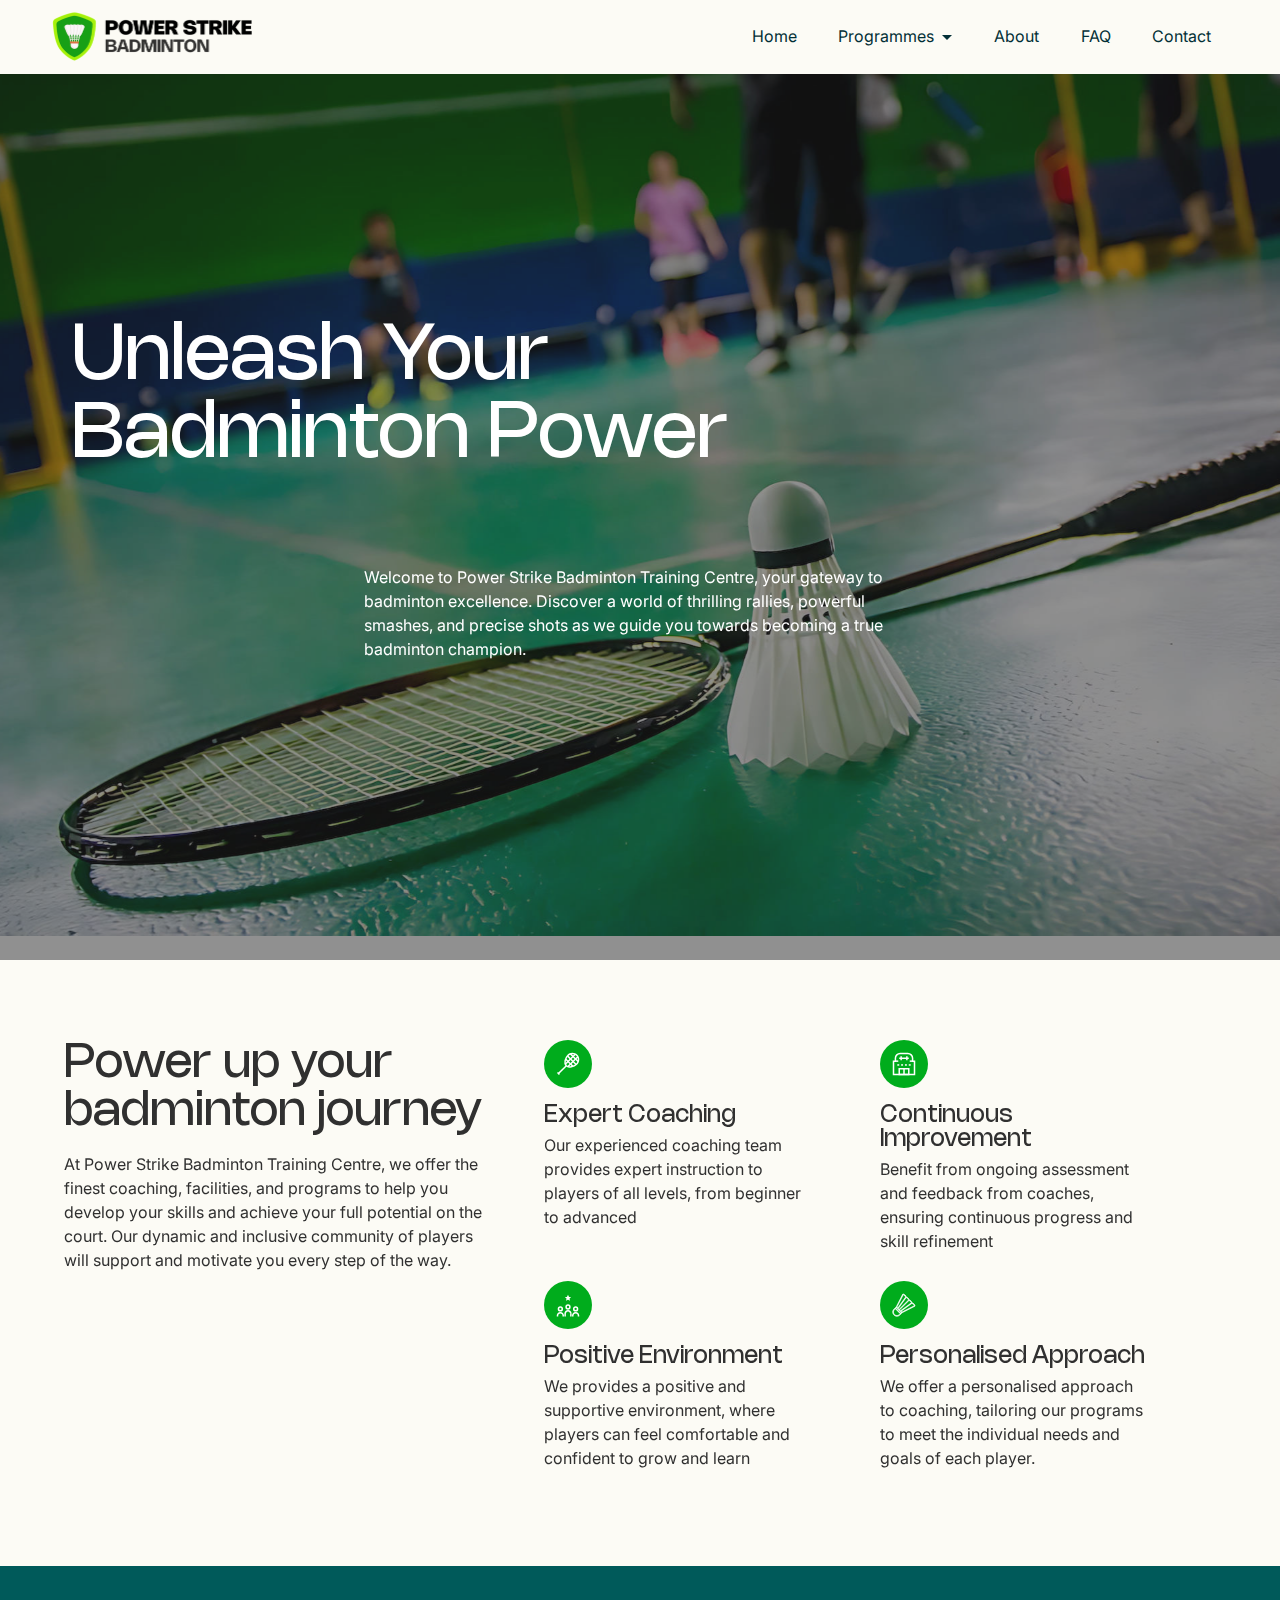
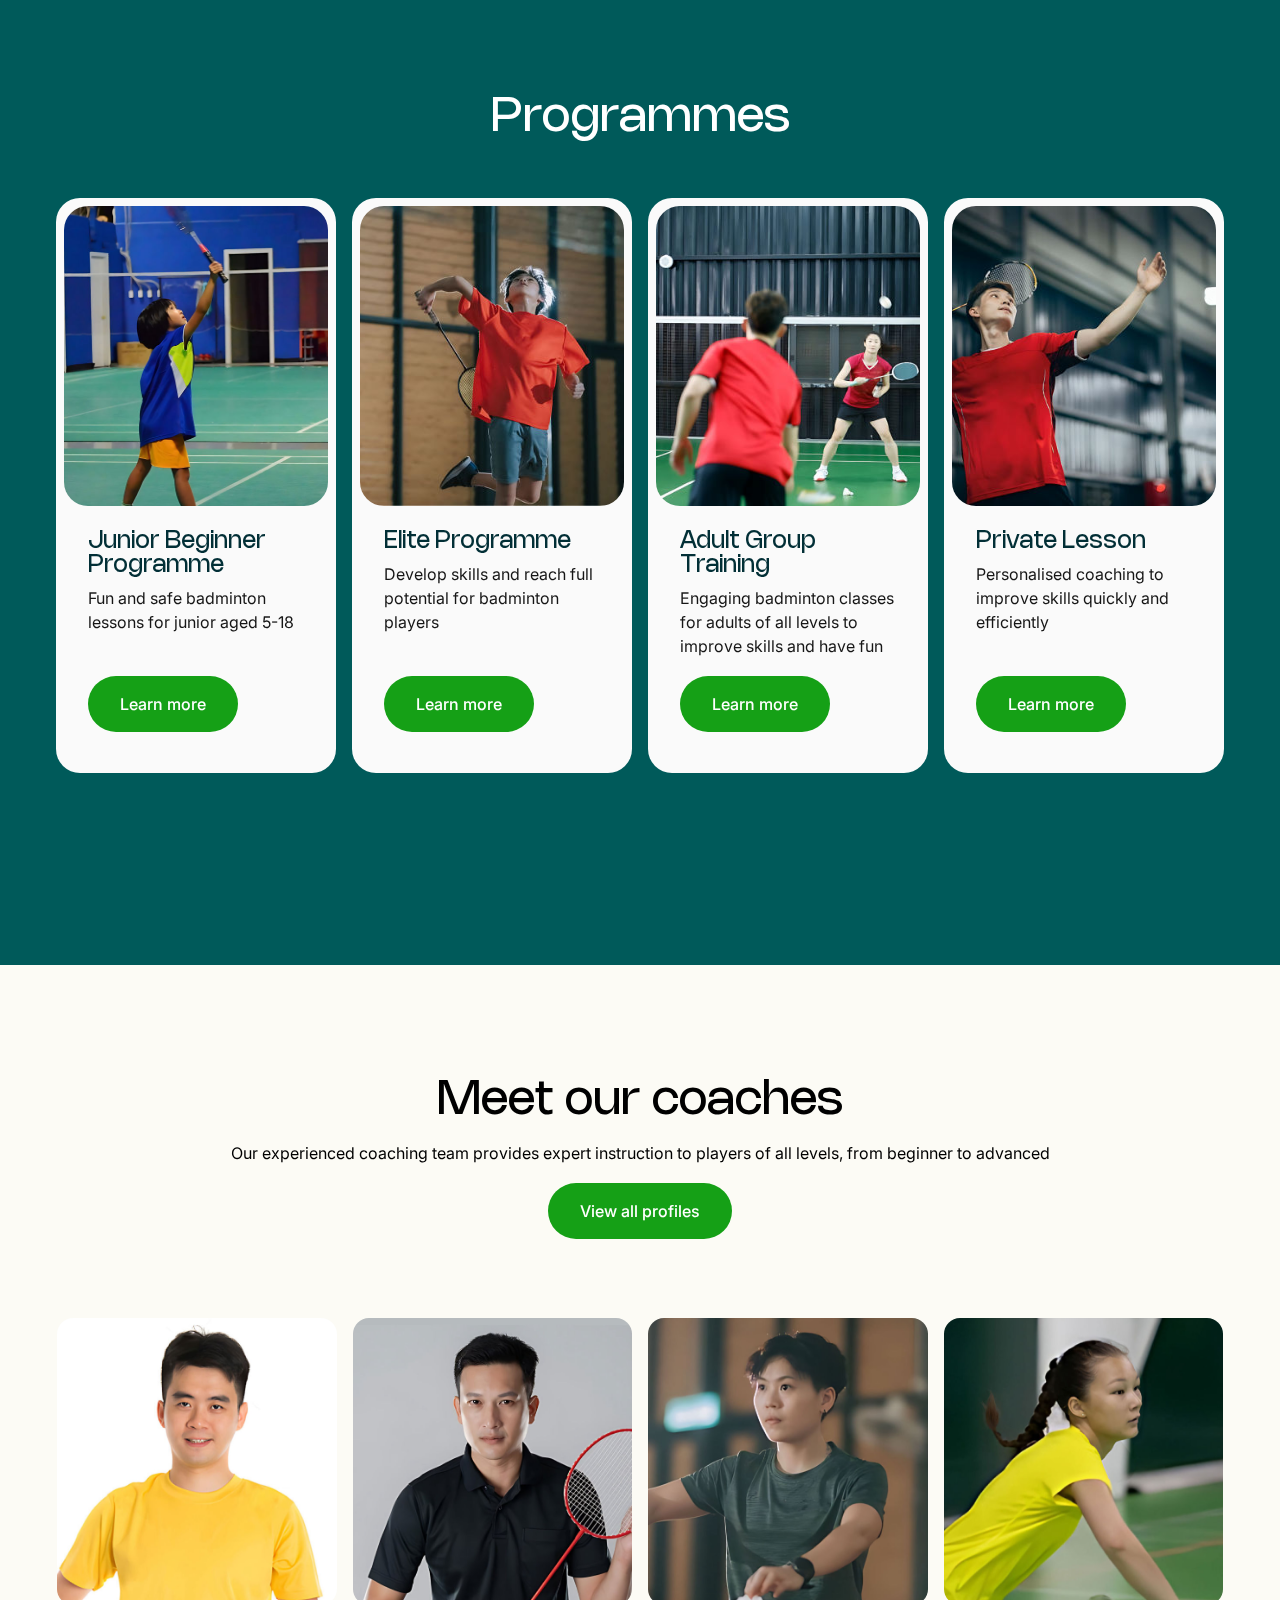
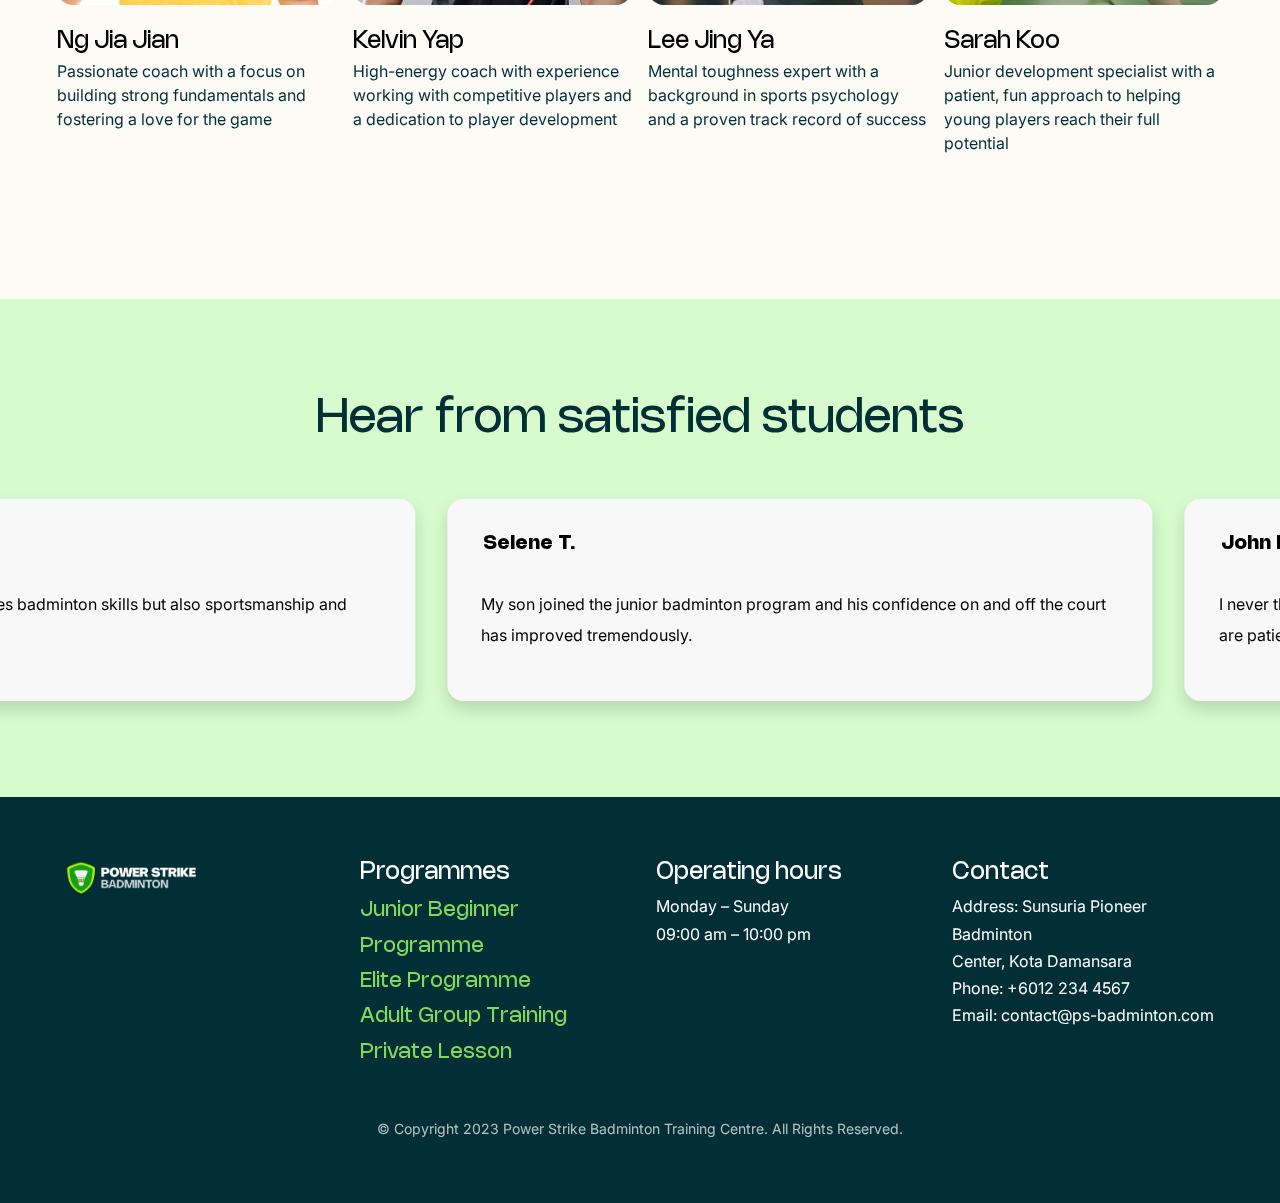
==== commit f3f3c4d1: "create github pages" ====
--- a/index.html
+++ b/index.html
@@ -435,10 +435,10 @@
                 <h5 class="mbr-section-subtitle mbr-fonts-style mb-2 display-5">
                     Programmes</h5>
                 <ul class="list mbr-fonts-style display-4">
-                    <li class="mbr-text item-wrap"><a href="kids-tennis.html" class="text-danger">Kids tennis</a></li>
-                    <li class="mbr-text item-wrap"><a href="Junior Tennis.html" class="text-danger">Junior tennis</a></li><a href="Junior Tennis.html" class="text-primary">
-                    </a><li class="mbr-text item-wrap"><a href="adult-tennis.html" class="text-danger">Adult tennis</a></li>
-                    <li class="mbr-text item-wrap"><a href="private-session.html" class="text-danger">Private lesson</a></li>
+                    <li class="mbr-text item-wrap"><a href="junior-beginner-programme.html" class="text-danger text-primary">Junior Beginner Programme</a></li>
+                    <li class="mbr-text item-wrap"><a href="elite-programme.html" class="text-danger text-primary">Elite Programme</a></li><a href="Junior Tennis.html" class="text-primary">
+                    </a><li class="mbr-text item-wrap"><a href="adult-programme.html" class="text-danger text-primary">Adult Group Training</a></li>
+                    <li class="mbr-text item-wrap"><a href="private-lesson.html" class="text-danger text-primary">Private Lesson</a></li>
                 </ul>
             </div>
             <div class="col-12 col-md-6 col-lg-3">
@@ -452,9 +452,9 @@
                 <h5 class="mbr-section-subtitle mbr-fonts-style mb-2 display-5">
                     Contact</h5>
                 <ul class="list mbr-fonts-style display-7">
-                    <li class="mbr-text item-wrap">Address: Spin Tennis Court, 46700 Selangor</li>
+                    <li class="mbr-text item-wrap">Address: Sunsuria Pioneer Badminton</li><li class="mbr-text item-wrap">Center, Kota Damansara</li>
                     <li class="mbr-text item-wrap">Phone: +6012 234 4567</li>
-                    <li class="mbr-text item-wrap"><span style="font-size: 1rem;">Email: spin.tennis@academy.com</span><br></li>
+                    <li class="mbr-text item-wrap"><span style="font-size: 1rem;">Email: contact@ps-badminton.com</span><br></li>
                 </ul>
             </div>
             <div class="col-12 mt-5">
